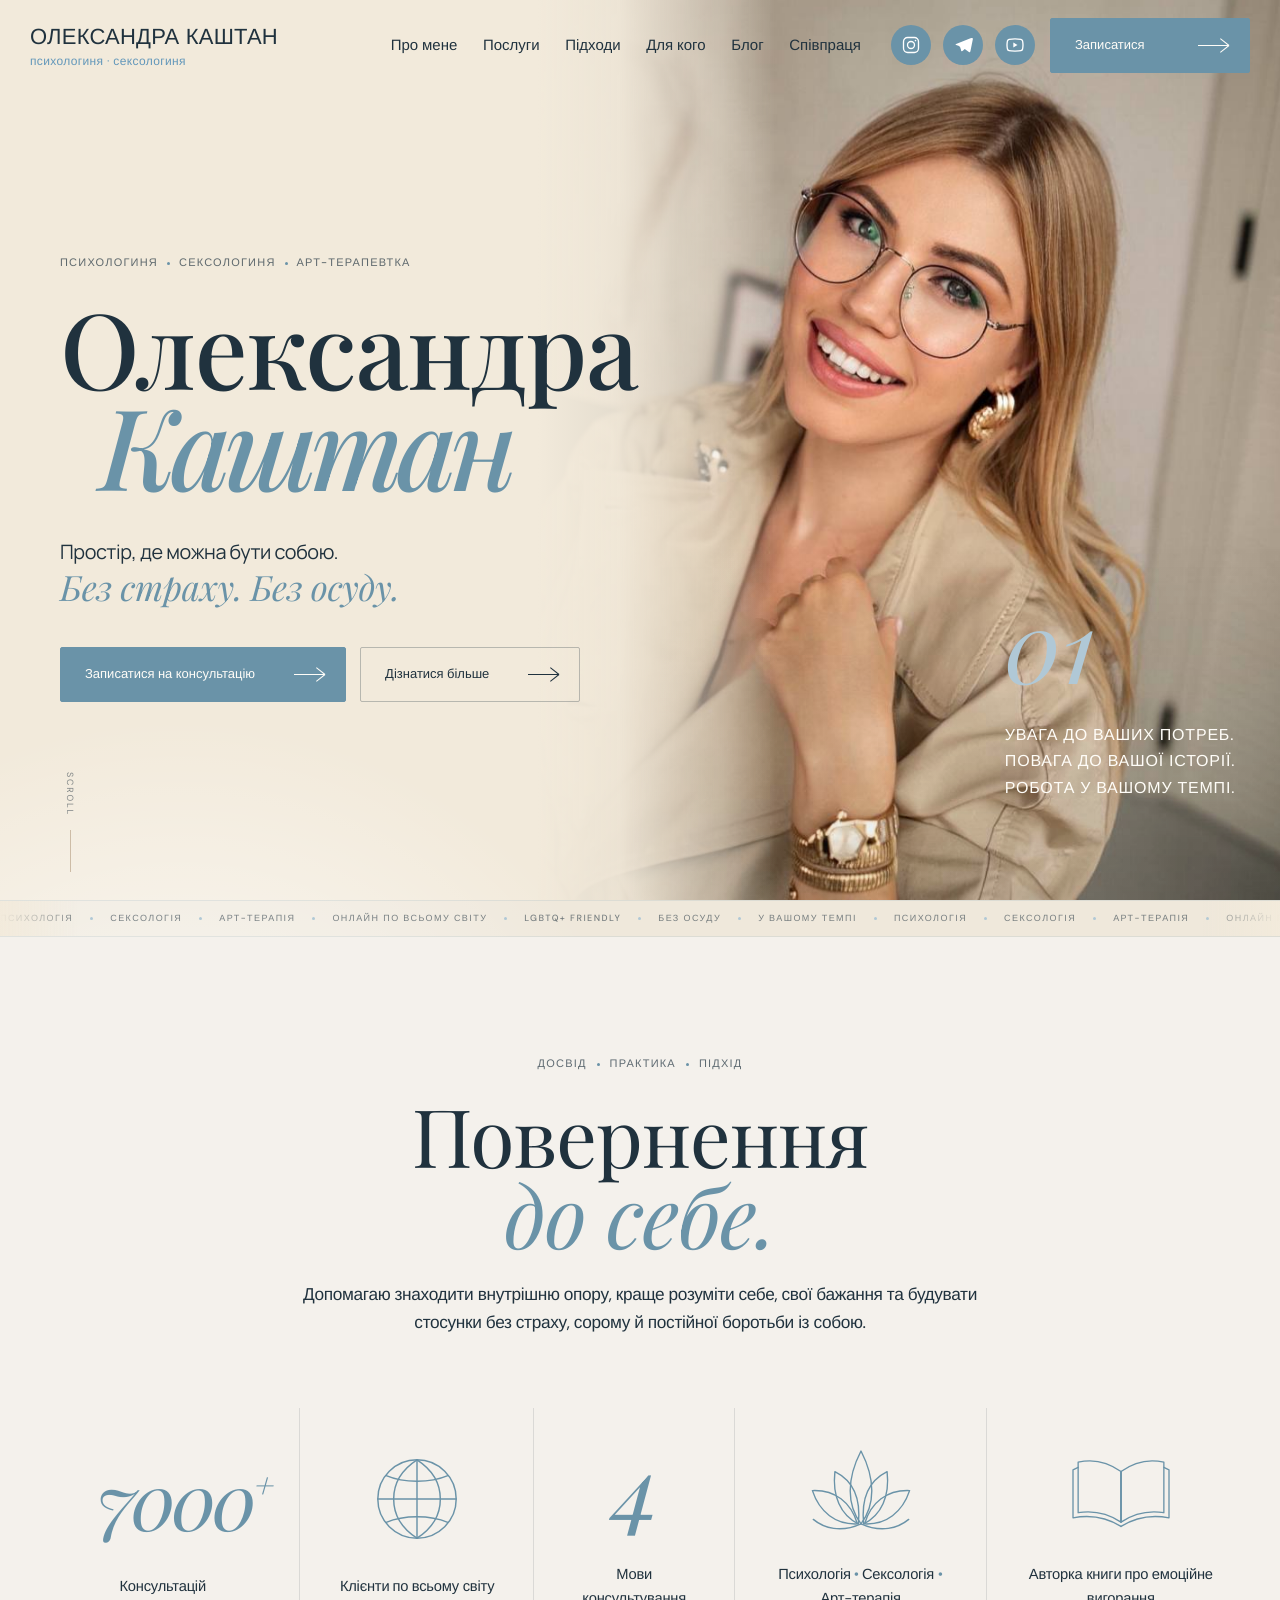
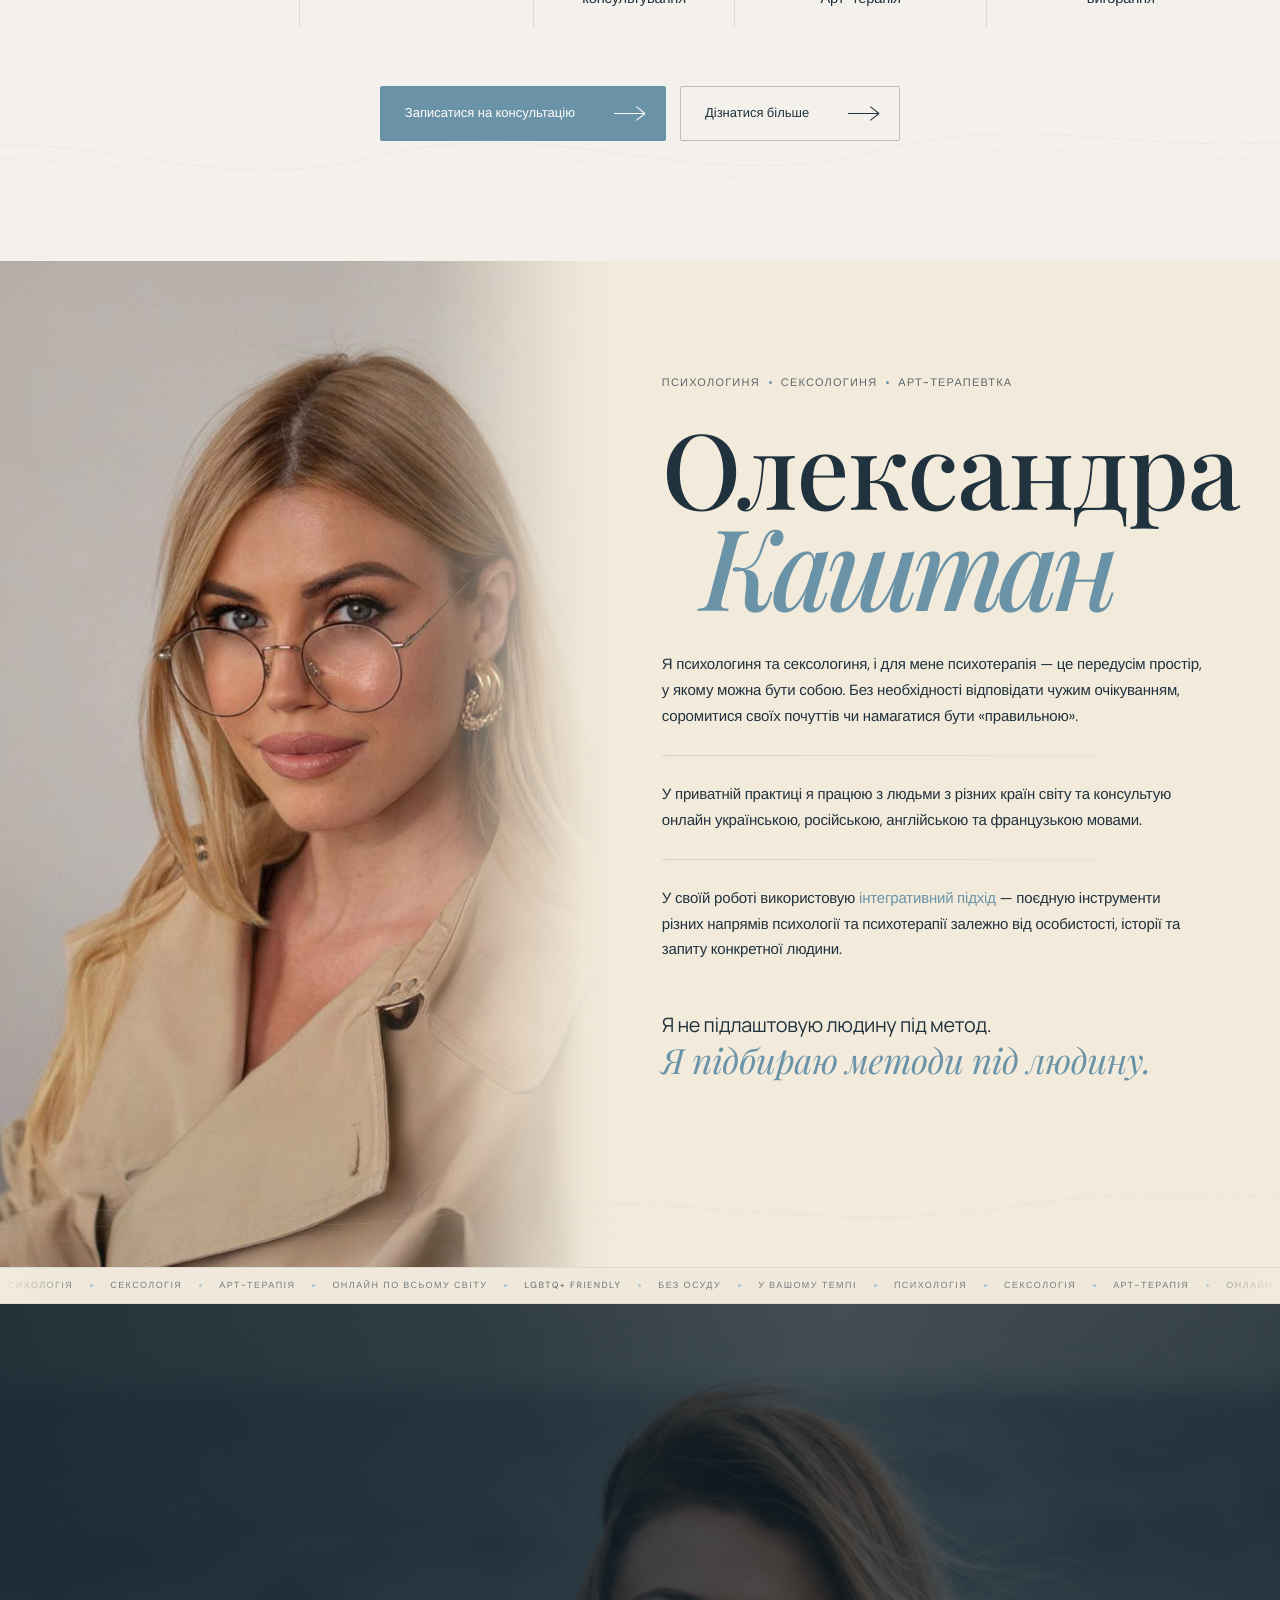
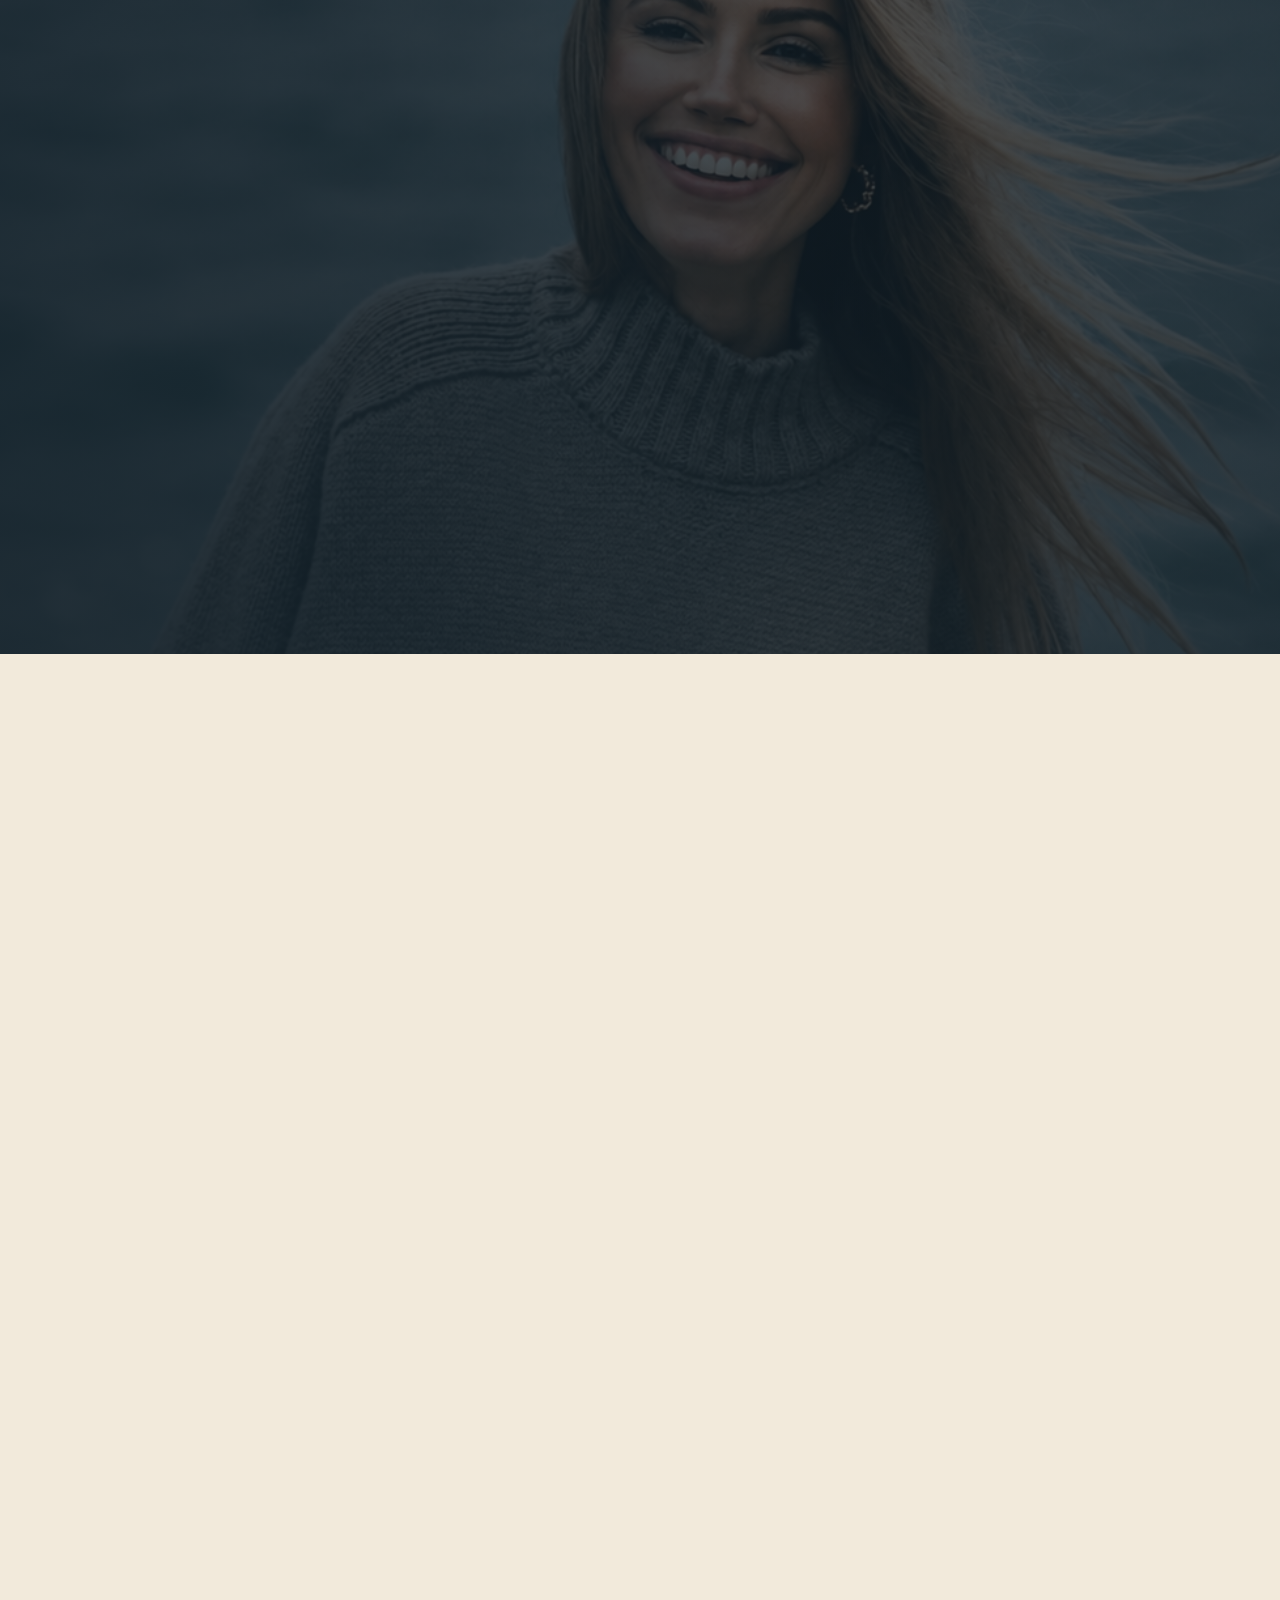
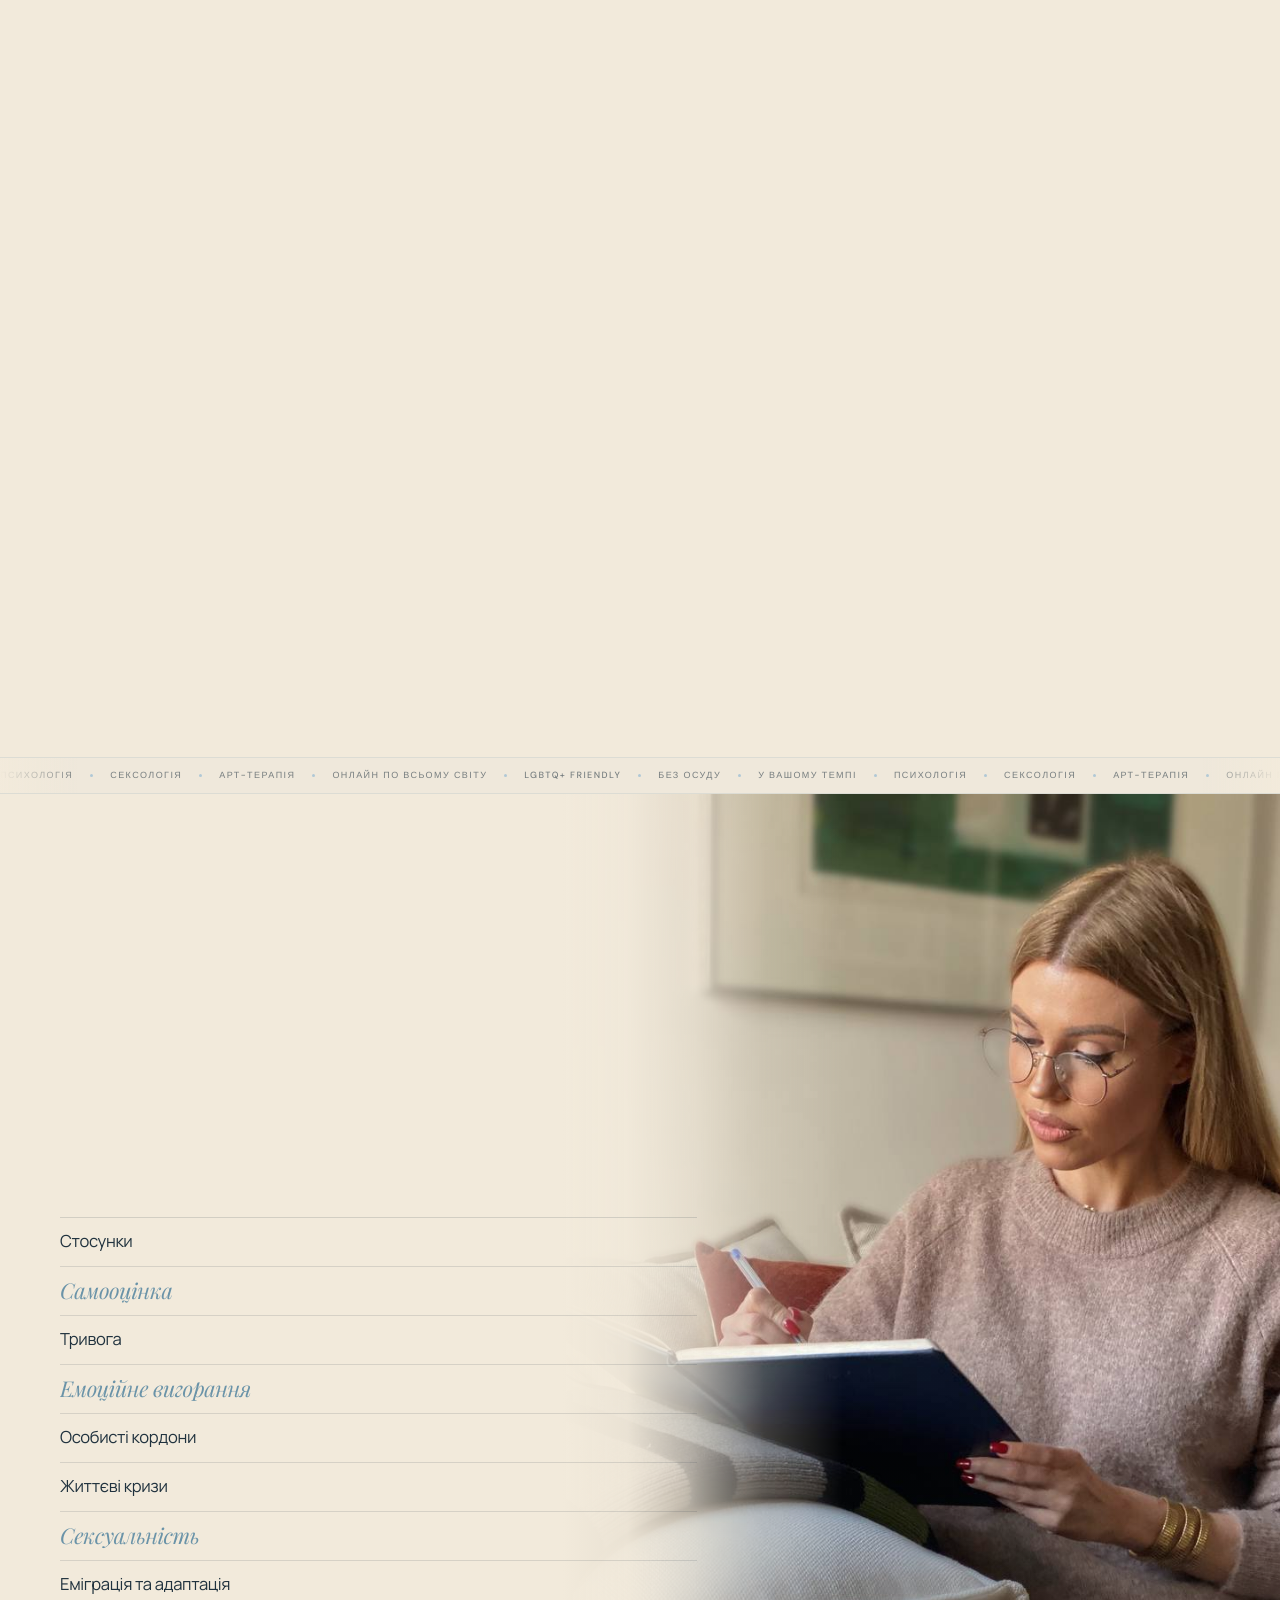
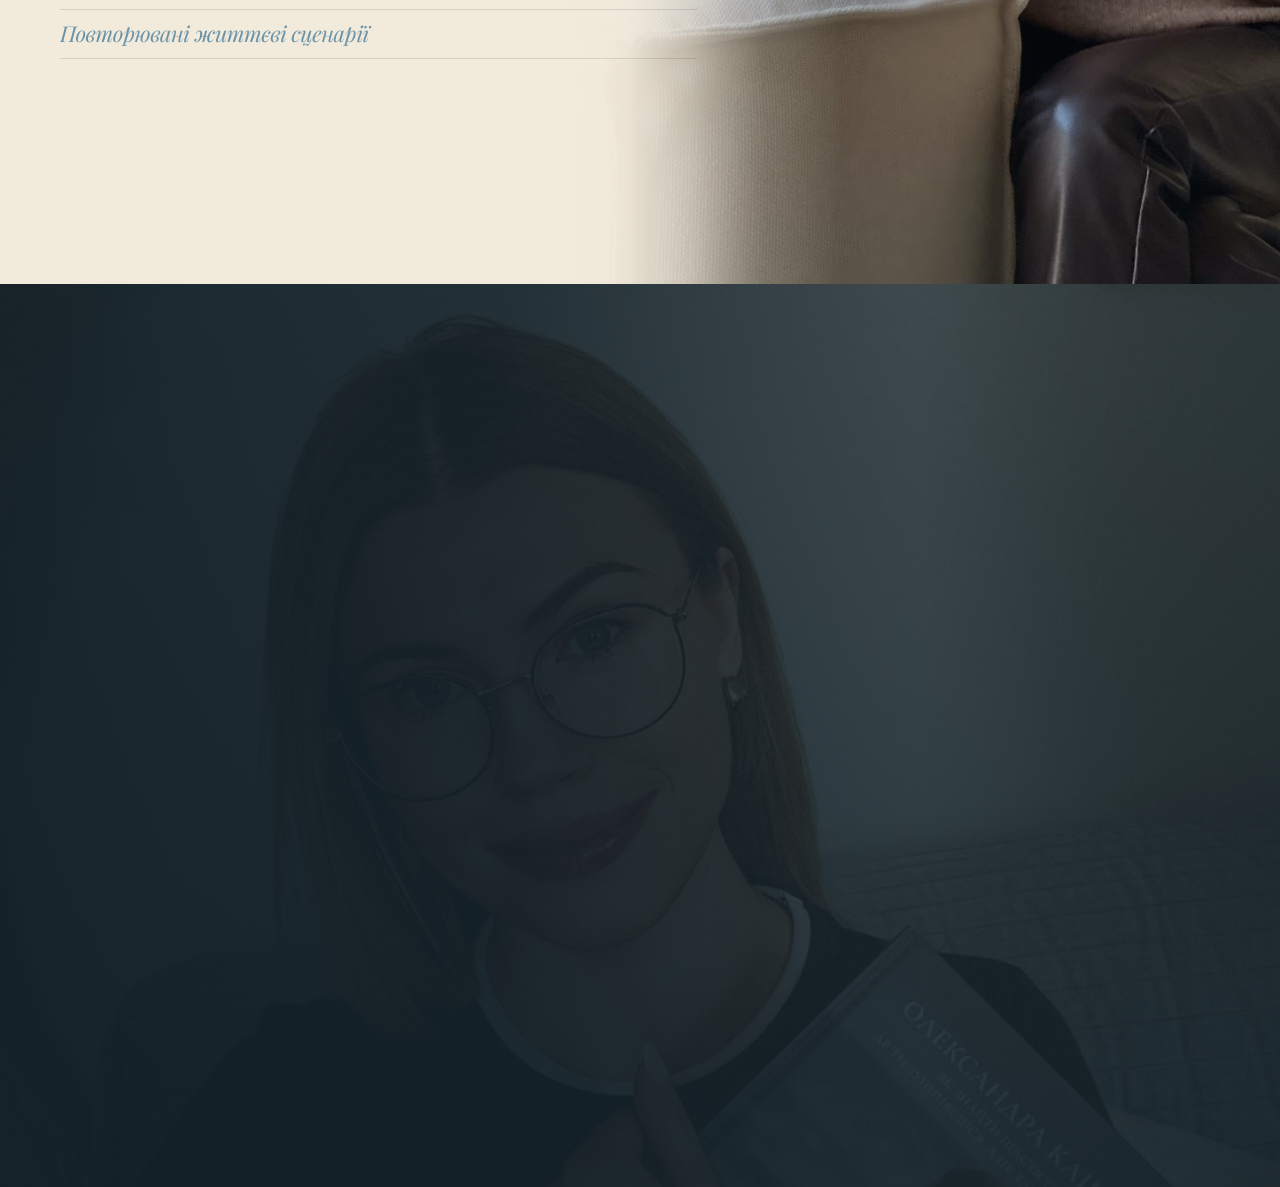
==== index.html @ a61a771f "Add files via upload" ====
<!doctype html>
<html lang="uk">
  <head>
    <meta charset="utf-8" />
    <meta name="viewport" content="width=device-width, initial-scale=1" />
    <meta name="theme-color" content="#F2EADB" />
    <meta
      name="description"
      content="Олександра Каштан — психологиня, сексологиня, арт-терапевтка, авторка. Онлайн-консультації українською, англійською та французькою."
    />
    <title>Олександра Каштан — психологиня та сексологиня</title>
    <link rel="preconnect" href="https://fonts.googleapis.com" />
    <link rel="preconnect" href="https://fonts.gstatic.com" crossorigin />
    <link
      href="https://fonts.googleapis.com/css2?family=DM+Sans:wght@400;500;600&family=Manrope:wght@400;500;600&family=Playfair+Display:ital,wght@0,500;1,500&display=swap"
      rel="stylesheet"
    />
    <link rel="stylesheet" href="style.css" />
    <script src="app.js" defer></script>
  </head>
  <body>
    <div class="site-shell">
      <header class="site-header" data-header>
        <a
          class="brand"
          href="#top"
          aria-label="Олександра Каштан — на головну"
        >
          <span class="brand-copy">
            <strong>Олександра Каштан</strong>
            <small>психологиня · сексологиня</small>
          </span>
        </a>

        <nav class="desktop-nav" aria-label="Основна навігація">
          <a href="#about">Про мене</a>
          <a href="#services">Послуги</a>
          <a href="#approach">Підходи</a>
          <a href="#for-whom">Для кого</a>
          <a href="#blog">Блог</a>
          <a href="#collab">Співпраця</a>
        </nav>

        <div class="header-actions">
          <div class="socials socials--desktop" aria-label="Соціальні мережі">
            <a
              href="https://www.instagram.com/sashakashtan/"
              target="_blank"
              aria-label="Instagram"
              class="social-link"
            >
              <svg viewBox="0 0 24 24" aria-hidden="true">
                <rect x="3" y="3" width="18" height="18" rx="5" />
                <circle cx="12" cy="12" r="4.2" />
                <circle cx="17.4" cy="6.7" r="1" class="fill-dot" />
              </svg>
            </a>

            <a
              href="https://t.me/Sasha_Kashtan"
              aria-label="Telegram"
              class="social-link"
            >
              <svg viewBox="0 0 24 24" aria-hidden="true">
                <path
                  class="telegram-fill"
                  d="M21 4 3.7 10.7c-.9.4-.9 1 .1 1.3l4.4 1.4 1.7 5.1c.2.7.1.9.8.9.5 0 .8-.2 1-.4l2.4-2.3 5 3.7c.9.5 1.5.2 1.8-.9L23.8 5c.3-1.3-.5-1.8-1.5-1.4L21 4Z"
                />

                <path
                  d="m8.2 13.4 10.4-6.5c.5-.3.9-.1.6.2l-8.6 7.8-.3 3.4"
                  class="inner-stroke"
                />
              </svg>
            </a>

            <a href="#" aria-label="YouTube" class="social-link">
              <svg viewBox="0 0 24 24" aria-hidden="true">
                <path
                  d="M21.1 7.2a2.8 2.8 0 0 0-2-2C17.3 4.7 12 4.7 12 4.7s-5.3 0-7.1.5a2.8 2.8 0 0 0-2 2A29 29 0 0 0 2.4 12a29 29 0 0 0 .5 4.8 2.8 2.8 0 0 0 2 2c1.8.5 7.1.5 7.1.5s5.3 0 7.1-.5a2.8 2.8 0 0 0 2-2 29 29 0 0 0 .5-4.8 29 29 0 0 0-.5-4.8Z"
                />

                <path d="m10 9 5 3-5 3V9Z" class="fill-shape" />
              </svg>
            </a>
          </div>

          <a class="btn btn--primary" href="https://t.me/Sasha_Kashtan">
            <span>Записатися</span>
            <span class="btn-arrow" aria-hidden="true"><i></i></span>
          </a>

          <button
            class="menu-toggle"
            type="button"
            aria-expanded="false"
            aria-controls="mobile-menu"
            aria-label="Відкрити меню"
            data-menu-toggle
          >
            <span></span><span></span><span></span>
          </button>
        </div>
      </header>

      <div
        class="mobile-menu"
        id="mobile-menu"
        data-mobile-menu
        aria-hidden="true"
      >
        <div class="mobile-menu__backdrop" data-menu-close></div>
        <div class="mobile-menu__panel">
          <div class="mobile-menu__top">
            <span class="mobile-menu__eyebrow">Навігація</span>
            <button
              class="menu-close"
              type="button"
              aria-label="Закрити меню"
              data-menu-close
            >
              <span></span><span></span>
            </button>
          </div>

          <nav class="mobile-menu__nav" aria-label="Мобільна навігація">
            <a href="#about"><span>01</span>Про мене</a>
            <a href="#services"><span>02</span>Послуги</a>
            <a href="#approach"><span>03</span>Підходи</a>
            <a href="#for-whom"><span>04</span>Для кого</a>
            <a href="#collab"><span>06</span>Співпраця</a>
          </nav>

          <div class="mobile-menu__footer">
            <div class="socials">
              <a href="#" aria-label="Instagram" class="social-link"
                ><svg viewBox="0 0 24 24" aria-hidden="true">
                  <rect x="3" y="3" width="18" height="18" rx="5" />
                  <circle cx="12" cy="12" r="4.2" />
                  <circle cx="17.4" cy="6.7" r="1" class="fill-dot" />
                </svg>
              </a>
              <a href="#" aria-label="Telegram" class="social-link"
                ><svg viewBox="0 0 24 24" aria-hidden="true">
                  <path
                    d="M21 4 3.7 10.7c-.9.4-.9 1 .1 1.3l4.4 1.4 1.7 5.1c.2.7.1.9.8.9.5 0 .8-.2 1-.4l2.4-2.3 5 3.7c.9.5 1.5.2 1.8-.9L23.8 5c.3-1.3-.5-1.8-1.5-1.4L21 4Z"
                  />
                  <path
                    d="m8.2 13.4 10.4-6.5c.5-.3.9-.1.6.2l-8.6 7.8-.3 3.4"
                    class="inner-stroke"
                  />
                </svg>
              </a>
              <a href="#" aria-label="YouTube" class="social-link"
                ><svg viewBox="0 0 24 24" aria-hidden="true">
                  <path
                    d="M21.1 7.2a2.8 2.8 0 0 0-2-2C17.3 4.7 12 4.7 12 4.7s-5.3 0-7.1.5a2.8 2.8 0 0 0-2 2A29 29 0 0 0 2.4 12a29 29 0 0 0 .5 4.8 2.8 2.8 0 0 0 2 2c1.8.5 7.1.5 7.1.5s5.3 0 7.1-.5a2.8 2.8 0 0 0 2-2 29 29 0 0 0 .5-4.8 29 29 0 0 0-.5-4.8Z"
                  />
                  <path d="m10 9 5 3-5 3V9Z" class="fill-shape" />
                </svg>
              </a>
            </div>
            <a href="https://t.me/Sasha_Kashtan" class="mobile-menu__cta"
              >Записатися на консультацію <span>↗</span></a
            >
          </div>
        </div>
      </div>

      <main id="top">
        <section class="hero" aria-labelledby="hero-title">
          <div class="hero-media" aria-hidden="true">
            <img src="img/hero.jpg" alt="" />
            <div class="hero-media__veil"></div>
          </div>

          <div class="hero-copy">
            <div class="hero-kicker reveal" data-reveal>
              <span>Психологиня</span><i></i><span>Сексологиня</span><i></i
              ><span>Арт-терапевтка</span>
            </div>

            <h1
              id="hero-title"
              class="hero-title"
              aria-label="Олександра Каштан"
            >
              <span class="hero-title__first reveal" data-reveal
                >Олександра</span
              >
              <span class="hero-title__last reveal" data-reveal>Каштан</span>
            </h1>

            <p class="hero-lead reveal" data-reveal>
              Простір, де можна бути собою. <em>Без страху. Без осуду.</em>
            </p>

            <div class="hero-actions reveal" data-reveal>
              <a class="btn btn--primary" href="https://t.me/Sasha_Kashtan">
                <span>Записатися на консультацію</span>
                <span class="btn-arrow" aria-hidden="true"><i></i></span>
              </a>
              <a class="btn btn--ghost" href="#about">
                <span>Дізнатися більше</span>
                <span class="btn-arrow" aria-hidden="true"><i></i></span>
              </a>
            </div>
          </div>

          <div class="hero-aside reveal" data-reveal>
            <span class="hero-aside__index">01</span>
            <p>
              УВАГА ДО ВАШИХ ПОТРЕБ.<br />
              ПОВАГА ДО ВАШОЇ ІСТОРІЇ.<br />
              РОБОТА У ВАШОМУ ТЕМПІ.
            </p>
          </div>

          <div class="hero-scroll" aria-hidden="true">
            <span>scroll</span>
            <i></i>
          </div>
        </section>
        <div class="marquee" aria-hidden="true">
          <div class="marquee__track">
            <div class="marquee__group">
              <span>Психологія</span>
              <i></i>
              <span>Сексологія</span>
              <i></i>
              <span>Арт-терапія</span>
              <i></i>
              <span>Онлайн по всьому світу</span>
              <i></i>
              <span>LGBTQ+ friendly</span>
              <i></i>
              <span>Без осуду</span>
              <i></i>
              <span>У вашому темпі</span>
              <i></i>
            </div>

            <div class="marquee__group" aria-hidden="true">
              <span>Психологія</span>
              <i></i>
              <span>Сексологія</span>
              <i></i>
              <span>Арт-терапія</span>
              <i></i>
              <span>Онлайн по всьому світу</span>
              <i></i>
              <span>LGBTQ+ friendly</span>
              <i></i>
              <span>Без осуду</span>
              <i></i>
              <span>У вашому темпі</span>
              <i></i>
            </div>
          </div>
        </div>

        <section class="expertise section" id="expertise">
          <div class="expertise__container">
            <div class="section-header">
              <div class="kicker reveal" data-reveal="">
                <span>Досвід</span>
                <i></i>
                <span>Практика</span>
                <i></i>
                <span>Підхід</span>
              </div>

              <h2 class="title reveal" data-reveal="">
                <span data-title-line>Повернення</span>
                <em data-title-line>до себе.</em>
              </h2>

              <div class="description reveal" data-reveal>
                <p>
                  Допомагаю знаходити внутрішню опору, краще розуміти себе, свої
                  бажання та будувати стосунки без страху, сорому й постійної
                  боротьби із собою.
                </p>
              </div>
            </div>

            <!-- FACTS -->
            <div class="expertise__facts" data-facts>
              <!-- 7000 -->
              <article class="expertise-fact">
                <div class="expertise-fact__visual">
                  <span class="expertise-number">7000<sup>+</sup></span>
                </div>

                <p class="expertise-fact__text">Консультацій</p>
              </article>

              <!-- WORLD -->
              <article class="expertise-fact">
                <div class="expertise-fact__visual">
                  <svg
                    class="expertise-icon expertise-icon--globe"
                    viewBox="0 0 120 120"
                    aria-hidden="true"
                  >
                    <circle class="draw" cx="60" cy="60" r="42" />

                    <path class="draw" d="M18 60H102" />

                    <path class="draw" d="M60 18V102" />

                    <path
                      class="draw"
                      d="
                M60 18
                C43 29 35 43 35 60
                C35 77 43 91 60 102
              "
                    />

                    <path
                      class="draw"
                      d="
                M60 18
                C77 29 85 43 85 60
                C85 77 77 91 60 102
              "
                    />

                    <path
                      class="draw"
                      d="
                M27 35
                C46 43 74 43 93 35
              "
                    />

                    <path
                      class="draw"
                      d="
                M27 85
                C46 77 74 77 93 85
              "
                    />
                  </svg>
                </div>

                <p class="expertise-fact__text">
                  Клієнти
                  <span>по всьому світу</span>
                </p>
              </article>

              <!-- 4 -->
              <article class="expertise-fact">
                <div class="expertise-fact__visual">
                  <span class="expertise-number expertise-number--four">4</span>
                </div>

                <p class="expertise-fact__text">
                  Мови
                  <span>консультування</span>
                </p>
              </article>

              <!-- LOTUS -->
              <article class="expertise-fact">
                <div class="expertise-fact__visual">
                  <svg
                    class="expertise-icon expertise-icon--lotus"
                    viewBox="0 0 140 120"
                    aria-hidden="true"
                  >
                    <!-- center -->
                    <path
                      class="draw"
                      d="
                M70 101
                C54 80 54 51 70 20
                C86 51 86 80 70 101
              "
                    />

                    <!-- left inner -->
                    <path
                      class="draw"
                      d="
                M67 101
                C47 91 38 70 41 43
                C61 53 70 73 67 101
              "
                    />

                    <!-- right inner -->
                    <path
                      class="draw"
                      d="
                M73 101
                C93 91 102 70 99 43
                C79 53 70 73 73 101
              "
                    />

                    <!-- left outer -->
                    <path
                      class="draw"
                      d="
                M66 101
                C42 102 24 88 16 64
                C41 63 59 77 66 101
              "
                    />

                    <!-- right outer -->
                    <path
                      class="draw"
                      d="
                M74 101
                C98 102 116 88 124 64
                C99 63 81 77 74 101
              "
                    />

                    <!-- bottom left -->
                    <path
                      class="draw"
                      d="
                M70 101
                C48 111 29 106 17 96
              "
                    />

                    <!-- bottom right -->
                    <path
                      class="draw"
                      d="
                M70 101
                C92 111 111 106 123 96
              "
                    />
                  </svg>
                </div>

                <p class="expertise-fact__text expertise-fact__text--services">
                  Психологія <b>•</b>
                  <span>Сексологія <b>•</b></span>
                  <span>Арт-терапія</span>
                </p>
              </article>

              <!-- BOOK -->
              <article class="expertise-fact">
                <div class="expertise-fact__visual">
                  <svg
                    class="expertise-icon expertise-icon--book"
                    viewBox="0 0 140 120"
                    aria-hidden="true"
                  >
                    <!-- outer pages -->
                    <path
                      class="draw"
                      d="
                M70 101
                C55 91 39 87 20 90
                V31
                C38 27 55 31 70 42
                Z
              "
                    />

                    <path
                      class="draw"
                      d="
                M70 101
                C85 91 101 87 120 90
                V31
                C102 27 85 31 70 42
                Z
              "
                    />

                    <!-- page layers -->
                    <path
                      class="draw"
                      d="
                M20 37
                L14 40
                V96
                C35 92 54 96 70 106
              "
                    />

                    <path
                      class="draw"
                      d="
                M120 37
                L126 40
                V96
                C105 92 86 96 70 106
              "
                    />

                    <!-- center -->
                    <path class="draw" d="M70 42V101" />
                  </svg>
                </div>

                <p class="expertise-fact__text">
                  Авторка книги
                  <span>про емоційне</span>
                  <span>вигорання</span>
                </p>
              </article>
            </div>
          </div>

          <!-- WAVES -->
          <div class="expertise-waves" aria-hidden="true">
            <svg viewBox="0 0 1800 180" preserveAspectRatio="none">
              <path
                d="M-100 100 C160 25 310 150 550 91 C800 30 970 145 1210 83 C1450 22 1600 116 1900 48"
              />

              <path
                d="M-100 116 C170 48 330 164 570 108 C810 51 985 157 1230 101 C1460 48 1640 132 1900 69"
              />

              <path
                d="M-100 132 C180 69 350 176 590 126 C830 75 1000 171 1250 119 C1480 72 1660 146 1900 91"
              />

              <path
                d="M-100 148 C190 91 370 186 610 143 C850 99 1020 183 1270 137 C1500 96 1680 160 1900 114"
              />
            </svg>
          </div>

          <!-- BOTTOM -->
          <div class="hero-actions hero-actions-center reveal" data-reveal="">
            <a class="btn btn--primary" href="https://t.me/Sasha_Kashtan">
              <span>Записатися на консультацію</span>
              <span class="btn-arrow" aria-hidden="true"><i></i></span>
            </a>
            <a class="btn btn--ghost" href="#about">
              <span>Дізнатися більше</span>
              <span class="btn-arrow" aria-hidden="true"><i></i></span>
            </a>
          </div>
        </section>
        <section class="about" id="about" aria-labelledby="about-title">
          <!-- IMAGE -->
          <div class="about-media" aria-hidden="true">
            <img src="img/about.jpg" alt="" class="about-media__image" />

            <div class="about-media__veil"></div>
          </div>

          <!-- CONTENT -->
          <div class="about-copy">
            <!-- same visual language as hero -->
            <div class="hero-kicker reveal" data-reveal>
              <span>Психологиня</span>
              <i></i>
              <span>Сексологиня</span>
              <i></i>
              <span>Арт-терапевтка</span>
            </div>

            <h2 class="hero-title" aria-label="Олександра Каштан">
              <span class="hero-title__first reveal" data-reveal
                >Олександра</span
              >
              <span class="hero-title__last reveal" data-reveal>Каштан</span>
            </h2>

            <div class="about-text">
              <p class="reveal" data-reveal>
                Я психологиня та сексологиня, і для мене психотерапія — це
                передусім простір, у якому можна бути собою. Без необхідності
                відповідати чужим очікуванням, соромитися своїх почуттів чи
                намагатися бути «правильною».
              </p>

              <div
                class="about-divider reveal"
                data-reveal
                aria-hidden="true"
              ></div>

              <p class="reveal" data-reveal>
                У приватній практиці я працюю з людьми з різних країн світу та
                консультую онлайн українською, російською, англійською та
                французькою мовами.
              </p>

              <div
                class="about-divider reveal"
                data-reveal
                aria-hidden="true"
              ></div>

              <p class="reveal" data-reveal>
                У своїй роботі використовую
                <strong>інтегративний підхід</strong> — поєдную інструменти
                різних напрямів психології та психотерапії залежно від
                особистості, історії та запиту конкретної людини.
              </p>
            </div>

            <p class="hero-lead reveal" data-reveal="">
              Я не підлаштовую людину під метод.
              <em>Я підбираю методи під людину.</em>
            </p>
            <div
              class="socials reveal"
              data-reveal=""
              aria-label="Соціальні мережі"
            >
              <a
                href="https://www.instagram.com/sashakashtan/"
                target="_blank"
                aria-label="Instagram"
                class="social-link"
              >
                <svg viewBox="0 0 24 24" aria-hidden="true">
                  <rect x="3" y="3" width="18" height="18" rx="5" />
                  <circle cx="12" cy="12" r="4.2" />
                  <circle cx="17.4" cy="6.7" r="1" class="fill-dot" />
                </svg>
              </a>

              <a
                href="https://t.me/Sasha_Kashtan"
                aria-label="Telegram"
                class="social-link"
              >
                <svg viewBox="0 0 24 24" aria-hidden="true">
                  <path
                    class="telegram-fill"
                    d="M21 4 3.7 10.7c-.9.4-.9 1 .1 1.3l4.4 1.4 1.7 5.1c.2.7.1.9.8.9.5 0 .8-.2 1-.4l2.4-2.3 5 3.7c.9.5 1.5.2 1.8-.9L23.8 5c.3-1.3-.5-1.8-1.5-1.4L21 4Z"
                  />

                  <path
                    d="m8.2 13.4 10.4-6.5c.5-.3.9-.1.6.2l-8.6 7.8-.3 3.4"
                    class="inner-stroke"
                  />
                </svg>
              </a>

              <a href="#" aria-label="YouTube" class="social-link">
                <svg viewBox="0 0 24 24" aria-hidden="true">
                  <path
                    d="M21.1 7.2a2.8 2.8 0 0 0-2-2C17.3 4.7 12 4.7 12 4.7s-5.3 0-7.1.5a2.8 2.8 0 0 0-2 2A29 29 0 0 0 2.4 12a29 29 0 0 0 .5 4.8 2.8 2.8 0 0 0 2 2c1.8.5 7.1.5 7.1.5s5.3 0 7.1-.5a2.8 2.8 0 0 0 2-2 29 29 0 0 0 .5-4.8 29 29 0 0 0-.5-4.8Z"
                  />

                  <path d="m10 9 5 3-5 3V9Z" class="fill-shape" />
                </svg>
              </a>
            </div>
          </div>

          <!-- subtle decorative lines -->
          <div class="about-lines" aria-hidden="true">
            <svg viewBox="0 0 1600 250" preserveAspectRatio="none">
              <path
                d="
          M-80 170
          C170 94 340 202 575 151
          C810 99 990 188 1230 139
          C1460 93 1600 152 1700 117
        "
              />

              <path
                d="
          M-80 193
          C170 125 355 218 590 172
          C830 125 1005 205 1245 162
          C1465 121 1620 174 1700 145
        "
              />

              <path
                d="
          M-80 214
          C190 151 370 233 610 193
          C850 152 1025 221 1270 182
          C1490 148 1635 192 1710 167
        "
              />
            </svg>
          </div>
        </section>
        <div class="marquee" aria-hidden="true">
          <div class="marquee__track">
            <div class="marquee__group">
              <span>Психологія</span>
              <i></i>
              <span>Сексологія</span>
              <i></i>
              <span>Арт-терапія</span>
              <i></i>
              <span>Онлайн по всьому світу</span>
              <i></i>
              <span>LGBTQ+ friendly</span>
              <i></i>
              <span>Без осуду</span>
              <i></i>
              <span>У вашому темпі</span>
              <i></i>
            </div>

            <div class="marquee__group" aria-hidden="true">
              <span>Психологія</span>
              <i></i>
              <span>Сексологія</span>
              <i></i>
              <span>Арт-терапія</span>
              <i></i>
              <span>Онлайн по всьому світу</span>
              <i></i>
              <span>LGBTQ+ friendly</span>
              <i></i>
              <span>Без осуду</span>
              <i></i>
              <span>У вашому темпі</span>
              <i></i>
            </div>
          </div>
        </div>
        <section class="impact-section" id="impact">
          <div class="impact-media" aria-hidden="true">
            <img src="img/impact.png" alt="" />
            <div class="impact-media__overlay"></div>
          </div>

          <div class="impact-container">
            <div class="impact-kicker hero-kicker reveal" data-reveal>
              <span>Професійна діяльність</span>
              <i></i>
              <span>Підтримка</span>
              <i></i>
              <span>Без дискримінації</span>
            </div>

            <div class="impact-layout">
              <div class="impact-intro">
                <h2 class="impact-title">
                  <span class="impact-title__line reveal" data-reveal>
                    Психологічна
                  </span>

                  <em class="impact-title__line reveal" data-reveal>
                    допомога
                  </em>

                  <span class="impact-title__line reveal" data-reveal>
                    без осуду.
                  </span>
                </h2>
              </div>

              <div class="impact-content">
                <p class="impact-text reveal" data-reveal>
                  Окремою важливою частиною моєї професійної діяльності є робота
                  в БО «Позитивні жінки» у проєкті за підтримки
                  <strong>Elton John AIDS Foundation (EJAF)</strong>, де я надаю
                  психологічну допомогу жінкам із вразливих груп, зокрема
                  жінкам, які живуть із ВІЛ, трансгендерним жінкам,
                  секс-працівницям, жінкам із досвідом залежності та
                  постраждалим від домашнього насильства.
                </p>

                <div class="impact-rule reveal" data-reveal></div>

                <p class="impact-text reveal" data-reveal>
                  Я LGBTQ+ friendly психологиня. Для мене принципово важливо,
                  щоб у терапії не було місця осуду, дискримінації чи
                  нав’язування того, яким «має» бути життя людини.
                </p>

                <div class="impact-rule reveal" data-reveal></div>

                <p class="impact-text reveal" data-reveal>
                  Я є членкинею Спілки практикуючих психосоматологів та
                  Міжнародної асоціації сексологів та психологів.
                </p>

                <div class="impact-book reveal" data-reveal>
                  <span class="impact-book__label"> Авторка книги </span>

                  <p>
                    «Назустріч до щастя,
                    <em>знявши підбори»</em>
                  </p>
                </div>
              </div>
            </div>
          </div>
        </section>

        <section class="consultations section" id="services">
          <div class="consultations__container">
            <!-- HEADER -->
            <div class="section-header consultations__header">
              <div class="kicker reveal" data-reveal>
                <span>Психологія</span>
                <i></i>
                <span>Сексологія</span>
                <i></i>
                <span>Онлайн</span>
              </div>

              <h2 class="title reveal" data-reveal>
                <span data-title-line>Простір для</span>
                <em data-title-line>важливих розмов.</em>
              </h2>

              <div class="description reveal" data-reveal>
                <p>
                  Індивідуальні та парні консультації у безпечному,
                  конфіденційному просторі — з увагою до вашої історії, потреб і
                  темпу.
                </p>
              </div>
            </div>

            <!-- CARDS -->
            <div class="consultations__grid">
              <!-- INDIVIDUAL -->
              <article class="consultation-card reveal" data-reveal>
                <div class="consultation-card__top">
                  <span class="consultation-card__number">01</span>

                  <span class="consultation-card__type"> Індивідуальна </span>
                </div>

                <div class="consultation-card__content">
                  <h3 class="consultation-card__title">
                    Психологічна
                    <em>консультація</em>
                  </h3>

                  <div class="consultation-card__meta">
                    <span>55–60 хвилин</span>
                    <i></i>
                    <span>онлайн</span>
                  </div>

                  <div class="consultation-card__prices">
                    <div class="consultation-price">
                      <span class="consultation-price__label">
                        Для клієнтів, які проживають в Україні
                      </span>

                      <strong>2 000 <small>грн</small></strong>
                    </div>

                    <div class="consultation-price">
                      <span class="consultation-price__label">
                        Для клієнтів за межами України
                      </span>

                      <strong>60 <small>€</small></strong>
                    </div>
                  </div>

                  <p class="consultation-card__text">
                    Індивідуальна робота з вашим запитом у безпечному та
                    конфіденційному просторі. Я працюю в інтегративному підході
                    — підбираю методи та інструменти відповідно до конкретної
                    людини, її історії, потреб і темпу.
                  </p>
                </div>

                <div class="consultation-card__footer">
                  <a
                    class="btn btn--primary consultation-card__button"
                    href="https://t.me/Sasha_Kashtan"
                    target="_blank"
                    rel="noopener"
                  >
                    <span>Записатися</span>

                    <span class="btn-arrow" aria-hidden="true">
                      <i></i>
                    </span>
                  </a>
                </div>
              </article>

              <!-- COUPLE -->
              <article
                class="consultation-card consultation-card--accent reveal"
                data-reveal
              >
                <div class="consultation-card__top">
                  <span class="consultation-card__number">02</span>

                  <span class="consultation-card__type"> Для пари </span>
                </div>

                <div class="consultation-card__content">
                  <h3 class="consultation-card__title">
                    Парна психологічна /
                    <em>сексологічна консультація</em>
                  </h3>

                  <div class="consultation-card__meta">
                    <span>80 хвилин</span>
                    <i></i>
                    <span>онлайн</span>
                  </div>

                  <div class="consultation-card__prices">
                    <div class="consultation-price consultation-price--single">
                      <span class="consultation-price__label">
                        Вартість консультації
                      </span>

                      <strong>90 <small>€</small></strong>
                    </div>
                  </div>

                  <p class="consultation-card__text">
                    Для пар, які переживають кризу, труднощі у комунікації,
                    втрату емоційної або сексуальної близькості, конфлікти,
                    зміни у сексуальному житті чи хочуть краще розуміти одне
                    одного.
                  </p>
                </div>

                <div class="consultation-card__footer">
                  <a
                    class="btn btn--primary consultation-card__button"
                    href="https://t.me/Sasha_Kashtan"
                    target="_blank"
                    rel="noopener"
                  >
                    <span>Записатися</span>

                    <span class="btn-arrow" aria-hidden="true">
                      <i></i>
                    </span>
                  </a>
                </div>
              </article>
            </div>

            <!-- BOTTOM NOTE -->
            <div class="consultations__note reveal" data-reveal>
              <span class="consultations__note-line"></span>

              <p>
                Усі консультації проходять
                <em>онлайн.</em>
                Працюю з клієнтами з різних країн світу.
              </p>

              <span class="consultations__note-line"></span>
            </div>
          </div>
        </section>
        <div class="marquee" aria-hidden="true">
          <div class="marquee__track">
            <div class="marquee__group">
              <span>Психологія</span>
              <i></i>
              <span>Сексологія</span>
              <i></i>
              <span>Арт-терапія</span>
              <i></i>
              <span>Онлайн по всьому світу</span>
              <i></i>
              <span>LGBTQ+ friendly</span>
              <i></i>
              <span>Без осуду</span>
              <i></i>
              <span>У вашому темпі</span>
              <i></i>
            </div>

            <div class="marquee__group" aria-hidden="true">
              <span>Психологія</span>
              <i></i>
              <span>Сексологія</span>
              <i></i>
              <span>Арт-терапія</span>
              <i></i>
              <span>Онлайн по всьому світу</span>
              <i></i>
              <span>LGBTQ+ friendly</span>
              <i></i>
              <span>Без осуду</span>
              <i></i>
              <span>У вашому темпі</span>
              <i></i>
            </div>
          </div>
        </div>

        <section
          class="work-with"
          id="for-whom"
          aria-labelledby="work-with-title"
        >
          <!-- PHOTO -->
          <div class="work-with__media" aria-hidden="true">
            <img src="img/work.jpg" alt="" />

            <div class="work-with__veil"></div>
          </div>

          <!-- CONTENT -->
          <div class="work-with__copy">
            <div class="hero-kicker work-with__kicker reveal" data-reveal>
              <span>Запити</span>
              <i></i>
              <span>Підтримка</span>
              <i></i>
              <span>Терапія</span>
            </div>

            <h2
              class="work-with__title"
              id="work-with-title"
              aria-label="З чим я працюю"
            >
              <span class="work-with__title-first reveal" data-reveal>
                З чим
              </span>

              <em class="work-with__title-last reveal" data-reveal>
                я працюю
              </em>
            </h2>

            <!-- TOPICS -->
            <div class="work-with__topics" data-work-topics>
              <div class="work-topic">
                <span>Стосунки</span>
              </div>

              <div class="work-topic work-topic--accent">
                <span>Самооцінка</span>
              </div>

              <div class="work-topic">
                <span>Тривога</span>
              </div>

              <div class="work-topic work-topic--accent">
                <span>Емоційне вигорання</span>
              </div>

              <div class="work-topic">
                <span>Особисті кордони</span>
              </div>

              <div class="work-topic">
                <span>Життєві кризи</span>
              </div>

              <div class="work-topic work-topic--accent">
                <span>Сексуальність</span>
              </div>

              <div class="work-topic">
                <span>Еміграція та адаптація</span>
              </div>

              <div class="work-topic work-topic--accent">
                <span>Повторювані життєві сценарії</span>
              </div>
            </div>

            <div class="work-with__bottom reveal" data-reveal>
              <p>
                Ваш запит не має бути сформульований
                <em>«правильно».</em>
                Почати можна з того, що турбує саме зараз.
              </p>

              <a
                class="btn btn--primary"
                href="https://t.me/Sasha_Kashtan"
                target="_blank"
                rel="noopener noreferrer"
              >
                <span>Записатися на консультацію</span>

                <span class="btn-arrow" aria-hidden="true">
                  <i></i>
                </span>
              </a>
            </div>
          </div>

          <!-- IMAGE CAPTION -->
          <div class="work-with__aside reveal" data-reveal>
            <span class="work-with__aside-number">03</span>

            <p>
              МОЖНА ПРИЙТИ БЕЗ ГОТОВИХ ВІДПОВІДЕЙ.<br />
              ДОСТАТНЬО БАЖАННЯ РОЗІБРАТИСЯ.
            </p>
          </div>
        </section>
        <section
          class="contacts-section"
          id="contacts"
          aria-labelledby="contacts-title"
        >
          <!-- SAME BACKGROUND AS IMPACT -->
          <div class="impact-media contacts-media" aria-hidden="true">
            <img src="img/contacts.jpg" alt="" />
            <div class="impact-media__overlay contacts-media__overlay"></div>
          </div>

          <div class="contacts-container">
            <!-- KICKER -->
            <div class="hero-kicker contacts-kicker reveal" data-reveal>
              <span>Контакти</span>
              <i></i>
              <span>Онлайн</span>
              <i></i>
              <span>По всьому світу</span>
            </div>

            <div class="contacts-layout">
              <!-- LEFT -->
              <div class="contacts-main">
                <h2 class="contacts-title" id="contacts-title">
                  <span class="contacts-title__first reveal" data-reveal>
                    Готові
                  </span>

                  <em class="contacts-title__accent reveal" data-reveal>
                    почати?
                  </em>
                </h2>

                <p class="contacts-lead reveal" data-reveal>
                  Якщо відчуваєте, що настав час поговорити,
                  <em>напишіть мені.</em>
                </p>

                <div class="contacts-actions reveal" data-reveal>
                  <a
                    class="contacts-btn contacts-btn--main"
                    href="https://t.me/Sasha_Kashtan"
                    target="_blank"
                    rel="noopener noreferrer"
                  >
                    <span>
                      <small>Telegram</small>
                      Записатися на консультацію
                    </span>

                    <span class="contacts-arrow" aria-hidden="true">
                      <i></i>
                    </span>
                  </a>

                  <a
                    class="contacts-btn contacts-btn--ghost"
                    href="https://www.instagram.com/sashakashtan/"
                    target="_blank"
                    rel="noopener noreferrer"
                  >
                    <span>
                      <small>Instagram</small>
                      @sashakashtan
                    </span>

                    <span class="contacts-arrow" aria-hidden="true">
                      <i></i>
                    </span>
                  </a>
                </div>
              </div>

              <!-- RIGHT -->
              <aside class="contacts-aside reveal" data-reveal>
                <span class="contacts-aside__line"></span>

                <div class="contacts-aside__content">
                  <span class="contacts-aside__label"> Консультації </span>

                  <p>
                    Індивідуальні та парні психологічні й сексологічні
                    консультації онлайн.
                  </p>

                  <div class="contacts-meta">
                    <span>Україна</span>
                    <i></i>
                    <span>Європа</span>
                    <i></i>
                    <span>Весь світ</span>
                  </div>
                </div>
              </aside>
            </div>

            <!-- BOTTOM -->
            <div class="contacts-bottom reveal" data-reveal>
              <span class="contacts-bottom__line"></span>

              <p>
                Простір, де можна бути собою.
                <em>Без страху. Без осуду.</em>
              </p>

              <span class="contacts-bottom__line"></span>
            </div>
          </div>
        </section>
      </main>
    </div>
  </body>
</html>
---- style.css ----
:root {
  --cream: #f2eadb;
  --sand: #cdbca6;
  --sky: #b0c8d6;
  --blue: #6a93a8;
  --ink: #20323e;
  --white: #fffdf8;
  --font-ui: "DM Sans", sans-serif;
  --font-body: "Manrope", sans-serif;
  --font-display: "Playfair Display", serif;
}

* {
  box-sizing: border-box;
}
html {
  scroll-behavior: smooth;
}
body {
  margin: 0;
  min-width: 320px;
  color: var(--ink);
  background: var(--cream);
  font-family: var(--font-body);
  -webkit-font-smoothing: antialiased;
  text-rendering: geometricPrecision;
  font-size: 18px;
}
a {
  color: inherit;
  text-decoration: none;
}
button {
  color: inherit;
  font: inherit;
}
img {
  display: block;
  width: 100%;
}

body.menu-open {
  overflow: hidden;
}

.site-shell {
  position: relative;
  min-height: 100svh;
  overflow: clip;
  background:
    radial-gradient(
      circle at 14% 16%,
      rgba(255, 255, 255, 0.9),
      transparent 31rem
    ),
    var(--cream);
}

.site-header {
  position: fixed;
  inset: 0 0 auto 0;
  z-index: 50;
  height: 90px;
  display: grid;
  grid-template-columns: 1fr 1fr 1fr;
  align-items: center;
  gap: 30px;
  padding: 0 60px;
  transition:
    height 0.45s ease,
    background 0.45s ease,
    box-shadow 0.45s ease,
    backdrop-filter 0.45s ease;
}

.site-header.is-scrolled {
  height: 75px;
  background: rgba(242, 234, 219, 0.72);
  backdrop-filter: blur(18px) saturate(120%);
  box-shadow: 0 1px 0 rgba(32, 50, 62, 0.08);
}

.brand {
  justify-self: start;
  display: inline-flex;
  align-items: center;
  gap: 15px;
  min-width: 0;
}

.brand-copy {
  display: grid;
  gap: 2px;
  min-width: 0;
}
.brand-copy strong {
  font-family: var(--font-ui);
  font-size: 22px;
  font-weight: 300;
  letter-spacing: 0.01em;
  white-space: nowrap;
  text-transform: uppercase;
}
.brand-copy small {
  color: rgba(98, 151, 186, 1);
  font-family: var(--font-ui);
  font-size: 12px;
  letter-spacing: 0.03em;
  white-space: nowrap;
}

.desktop-nav {
  display: flex;
  align-items: center;
  justify-content: center;
  gap: clamp(18px, 2vw, 36px);
}
.desktop-nav a {
  position: relative;
  padding: 10px 0;
  font-family: var(--font-ui);
  font-size: 15px;
  font-weight: 500;
  white-space: nowrap;
}
.desktop-nav a::after {
  content: "";
  position: absolute;
  left: 0;
  bottom: 4px;
  width: 100%;
  height: 1px;
  background: var(--blue);
  transform: scaleX(0);
  transform-origin: right;
  transition: transform 0.45s cubic-bezier(0.2, 0.8, 0.2, 1);
}
.desktop-nav a:hover::after,
.desktop-nav a:focus-visible::after {
  transform: scaleX(1);
  transform-origin: left;
}

.header-actions {
  justify-self: end;
  display: flex;
  align-items: center;
  gap: 15px;
}
.socials {
  display: flex;
  align-items: center;
  gap: 12px;
}

.social-link {
  width: 40px;
  height: 40px;
  background-color: var(--blue);
  border-radius: 100%;
  display: flex;
  align-items: center;
  justify-content: center;

  color: #fff;

  text-decoration: none;

  transition:
    transform 0.3s ease,
    opacity 0.3s ease;
}

.social-link svg {
  width: 20px;
  height: 20px;

  fill: none;
  stroke: #fff;
  stroke-width: 1.6;
  stroke-linecap: round;
  stroke-linejoin: round;

  transition: transform 0.3s ease;
}

.social-link .fill-dot {
  fill: #fff;
  stroke: none;
}

.social-link .telegram-fill {
  fill: #fff;
  stroke: none;
}

.social-link .inner-stroke {
  fill: none;
  stroke: #20323e;
  stroke-width: 1.3;
}

.social-link .fill-shape {
  fill: #fff;
  stroke: none;
}

.social-link:hover {
  transform: translateY(-2px);
  opacity: 0.72;
}

.social-link:hover svg {
  transform: scale(1.06);
}
.social-link .inner-stroke {
  fill: none;
  stroke: #fff;
  stroke-width: 1.1;
}

.menu-toggle {
  display: none;
  width: 42px;
  height: 42px;
  padding: 9px 4px;
  border: 0;
  background: transparent;
  cursor: pointer;
}
.menu-toggle span {
  display: block;
  height: 1px;
  margin-left: auto;
  background: #fff;
  transition:
    transform 0.4s ease,
    width 0.4s ease;
}
.menu-toggle span:nth-child(1) {
  width: 31px;
}
.menu-toggle span:nth-child(2) {
  width: 23px;
  margin-top: 7px;
}
.menu-toggle span:nth-child(3) {
  width: 15px;
  margin-top: 7px;
}
.menu-toggle:hover span:nth-child(1) {
  width: 18px;
}
.menu-toggle:hover span:nth-child(2) {
  width: 31px;
}
.menu-toggle:hover span:nth-child(3) {
  width: 24px;
}

.mobile-menu {
  position: fixed;
  inset: 0;
  z-index: 100;
  pointer-events: none;
  visibility: hidden;
}
.mobile-menu__backdrop {
  position: absolute;
  inset: 0;
  background: rgba(32, 50, 62, 0.28);
  opacity: 0;
  transition: opacity 0.45s ease;
}
.mobile-menu__panel {
  position: absolute;
  top: 0;
  right: 0;
  width: min(520px, 92vw);
  height: 100%;
  display: flex;
  flex-direction: column;
  padding: 28px clamp(24px, 5vw, 46px) 30px;
  background: var(--ink);
  color: var(--cream);
  transform: translateX(102%);
  transition: transform 0.68s cubic-bezier(0.72, 0, 0.16, 1);
}
.mobile-menu.is-open {
  pointer-events: auto;
  visibility: visible;
}
.mobile-menu.is-open .mobile-menu__backdrop {
  opacity: 1;
}
.mobile-menu.is-open .mobile-menu__panel {
  transform: translateX(0);
}
.mobile-menu__top {
  display: flex;
  align-items: center;
  justify-content: space-between;
}
.mobile-menu__eyebrow {
  color: var(--sky);
  font-family: var(--font-ui);
  font-size: 11px;
  letter-spacing: 0.18em;
  text-transform: uppercase;
}
.menu-close {
  position: relative;
  width: 42px;
  height: 42px;
  border: 0;
  background: transparent;
  cursor: pointer;
}
.menu-close span {
  position: absolute;
  left: 7px;
  top: 20px;
  width: 30px;
  height: 1px;
  background: var(--cream);
}
.menu-close span:first-child {
  transform: rotate(45deg);
}
.menu-close span:last-child {
  transform: rotate(-45deg);
}
.mobile-menu__nav {
  display: grid;
  margin-top: clamp(56px, 12vh, 120px);
}
.mobile-menu__nav a {
  display: grid;
  grid-template-columns: 38px 1fr;
  align-items: baseline;
  padding: 13px 0;
  border-bottom: 1px solid rgba(242, 234, 219, 0.16);
  font-family: var(--font-display);
  font-size: clamp(28px, 5.4vw, 46px);
  line-height: 1.08;
  transform: translateX(32px);
  opacity: 0;
  transition:
    opacity 0.35s ease,
    transform 0.55s ease,
    color 0.3s ease;
}
.mobile-menu.is-open .mobile-menu__nav a {
  transform: translateX(0);
  opacity: 1;
}
.mobile-menu.is-open .mobile-menu__nav a:nth-child(1) {
  transition-delay: 0.15s;
}
.mobile-menu.is-open .mobile-menu__nav a:nth-child(2) {
  transition-delay: 0.2s;
}
.mobile-menu.is-open .mobile-menu__nav a:nth-child(3) {
  transition-delay: 0.25s;
}
.mobile-menu.is-open .mobile-menu__nav a:nth-child(4) {
  transition-delay: 0.3s;
}
.mobile-menu.is-open .mobile-menu__nav a:nth-child(5) {
  transition-delay: 0.35s;
}
.mobile-menu.is-open .mobile-menu__nav a:nth-child(6) {
  transition-delay: 0.4s;
}
.mobile-menu.is-open .mobile-menu__nav a:nth-child(7) {
  transition-delay: 0.45s;
}
.mobile-menu__nav a span {
  color: var(--blue);
  font-family: var(--font-ui);
  font-size: 10px;
  letter-spacing: 0.1em;
}
.mobile-menu__nav a:hover {
  color: var(--sky);
}
.mobile-menu__footer {
  margin-top: auto;
  display: flex;
  align-items: center;
  justify-content: space-between;
  gap: 20px;
  padding-top: 28px;
}
.mobile-menu__footer .social-link {
  border-color: rgba(242, 234, 219, 0.25);
}
.mobile-menu__cta {
  display: inline-flex;
  align-items: center;
  gap: 18px;
  color: var(--sky);
  font-family: var(--font-ui);
  font-size: 13px;
}
.mobile-menu__cta span {
  font-size: 22px;
}

.hero {
  position: relative;
  min-height: 100svh;
  padding: 130px 60px 90px;
  display: grid;
  grid-template-columns: minmax(0, 0.92fr) minmax(420px, 1.08fr);
  align-items: center;
  isolation: isolate;
}

.hero-media {
  position: absolute;
  inset: 0 0 0 42%;
  z-index: -2;
  overflow: hidden;
}
.hero-media img {
  width: 100%;
  height: 100%;
  object-fit: cover;
  object-position: 58% 42%;
  transform: scale(1.035);
  animation: heroImageIn 1.4s cubic-bezier(0.2, 0.7, 0.15, 1) both;
}
.hero-media__veil {
  position: absolute;
  inset: 0;
  background:
    linear-gradient(
      90deg,
      var(--cream) 0%,
      rgba(242, 234, 219, 0.94) 11%,
      rgba(242, 234, 219, 0.45) 25%,
      rgba(242, 234, 219, 0) 32%
    ),
    linear-gradient(0deg, rgba(32, 50, 62, 0.08), transparent 40%);
}

.hero-copy {
  position: relative;
  z-index: 3;
  width: min(720px, 120%);
  padding-top: 18px;
}
.hero-kicker {
  display: flex;
  align-items: center;
  flex-wrap: wrap;
  gap: 9px;
  margin-bottom: clamp(30px, 4vh, 54px);
  color: rgba(32, 50, 62, 0.7);
  font-family: var(--font-ui);
  font-size: 11px;
  font-weight: 500;
  letter-spacing: 0.11em;
  text-transform: uppercase;
}
.hero-kicker i {
  width: 3px;
  height: 3px;
  border-radius: 50%;
  background: var(--blue);
}
.hero-title {
  margin: 0;
  font-weight: 500;
  line-height: 0.79;
  letter-spacing: -0.045em;
}
.hero-title__first {
  display: block;
  font-family: var(--font-display);
  font-size: clamp(76px, 8.2vw, 152px);
}
.hero-title__last {
  display: block;
  width: fit-content;
  margin: 0.11em 0 0 0.35em;
  color: var(--blue);
  font-family: var(--font-display);
  font-size: clamp(78px, 8.8vw, 164px);
  font-style: italic;
  font-weight: 500;
  letter-spacing: -0.06em;
  transform: rotate(-2.5deg);
  transform-origin: left center;
}

.hero-lead {
  max-width: 570px;
  margin: 0;
  font-size: clamp(18px, 1.55vw, 26px);
  line-height: 1.25;
  letter-spacing: -0.02em;
  margin-top: 50px;
}
.hero-lead em {
  color: var(--blue);
  font-family: var(--font-display);
  font-size: 1.76em;
  font-style: italic;
  display: block;
  font-weight: 100;
}
.hero-actions {
  display: flex;
  flex-wrap: wrap;
  gap: 14px;
  margin-top: 38px;
}
.btn {
  min-height: 55px;
  display: inline-flex;
  align-items: center;
  justify-content: space-between;
  gap: 30px;
  min-width: 200px;
  padding: 0 18px 0 24px;
  border: 1px solid rgba(32, 50, 62, 0.28);
  border-radius: 2px;
  font-family: var(--font-ui);
  font-size: 13px;
  font-weight: 500;
  transition:
    transform 0.35s ease,
    background 0.35s ease,
    color 0.35s ease,
    border-color 0.35s ease;
}
.btn--primary {
  background: var(--blue);
  color: var(--white);
  border-color: var(--blue);
}
.btn--ghost {
  background: transparent;
}
.btn:hover {
  transform: translateY(-3px);
}
.btn--primary:hover {
  background: var(--ink);
  border-color: var(--ink);
}
.btn--ghost:hover {
  background: var(--white);
}
.btn-arrow {
  position: relative;
  width: 42px;
  height: 30px;
  display: grid;
  place-items: center;
}
.btn-arrow i,
.btn-arrow i::before,
.btn-arrow i::after {
  display: block;
  content: "";
  position: absolute;
}
.btn-arrow i {
  width: 31px;
  height: 1px;
  background: currentColor;
  right: 2px;
  top: 50%;
  transition: transform 0.35s ease;
}
.btn-arrow i::before {
  width: 11px;
  height: 1px;
  background: currentColor;
  right: 0;
  top: 0;
  transform: rotate(38deg);
  transform-origin: right;
}
.btn-arrow i::after {
  width: 11px;
  height: 1px;
  background: currentColor;
  right: 0;
  top: 0;
  transform: rotate(-38deg);
  transform-origin: right;
}
.btn:hover .btn-arrow i {
  transform: translateX(5px);
}

.hero-aside {
  position: absolute;
  z-index: 4;
  right: clamp(22px, 3.5vw, 68px);
  bottom: clamp(92px, 11vh, 132px);
  color: var(--white);
}
.hero-aside__index {
  display: block;
  margin-bottom: 12px;
  color: var(--sky);
  font-family: var(--font-display);
  font-size: 100px;
  font-style: italic;
}
.hero-aside p {
  margin: 0;
  font-family: var(--font-ui);
  font-size: 16px;
  line-height: 1.65;
  letter-spacing: 0.05em;
  text-transform: uppercase;
}
.hero-scroll {
  position: absolute;
  left: clamp(30px, 5vw, 84px);
  bottom: 28px;
  display: flex;
  align-items: center;
  gap: 14px;
  z-index: 4;
  color: rgba(32, 50, 62, 0.55);
  font-family: var(--font-ui);
  font-size: 9px;
  letter-spacing: 0.2em;
  text-transform: uppercase;
  writing-mode: vertical-rl;
}
.hero-scroll i {
  width: 1px;
  height: 42px;
  background: var(--sand);
  position: relative;
  overflow: hidden;
}
.hero-scroll i::after {
  content: "";
  position: absolute;
  left: 0;
  top: -60%;
  width: 1px;
  height: 40%;
  background: var(--ink);
  animation: scrollLine 2s ease-in-out infinite;
}

.reveal {
  opacity: 0;
  transform: translateY(24px);
}
.reveal.is-visible {
  opacity: 1;
  transform: translateY(0);
  transition:
    opacity 0.9s ease,
    transform 0.9s cubic-bezier(0.2, 0.65, 0.2, 1);
}

@keyframes heroImageIn {
  from {
    opacity: 0;
    transform: scale(1.11);
  }
  to {
    opacity: 1;
    transform: scale(1.035);
  }
}
@keyframes scrollLine {
  0% {
    top: -60%;
  }
  60%,
  100% {
    top: 110%;
  }
}
@media (max-width: 1300px) {
  .site-header {
    padding: 0 30px;
  }
}
@media (max-width: 1180px) {
  .site-header {
    grid-template-columns: 1fr auto;
  }
  .desktop-nav {
    display: none;
  }
  .menu-toggle {
    display: block;
  }
  .header-actions {
    gap: 12px;
  }
  .header-actions .btn {
    display: none;
  }
  .hero {
    grid-template-columns: minmax(0, 0.95fr) minmax(370px, 1.05fr);
    padding-left: 54px;
    padding-right: 54px;
  }
  .hero-title__first {
    font-size: clamp(70px, 9vw, 108px);
  }
  .hero-title__last {
    font-size: clamp(74px, 9.7vw, 116px);
  }
  .hero-media {
    inset-left: 39%;
  }
  .hero-aside {
    display: none;
  }
}

@media (max-width: 820px) {
  .site-header {
    height: 78px;
    padding: 0 22px;
    grid-template-columns: 1fr auto;
  }
  .site-header.is-scrolled {
    height: 68px;
  }
  .brand {
    gap: 10px;
  }
  .brand-copy {
    gap: 0;
  }
  .brand-copy strong {
    font-size: 18px;
    color: #fff;
  }
  .brand-copy small {
    color: #fff;
  }
  .socials--desktop,
  .header-cta {
    display: none;
  }

  .hero {
    min-height: 100svh;
    display: block;
    padding: 0;
    background: var(--cream);
  }

  .hero-media {
    position: relative;
    inset: auto;
    width: 100%;
    height: min(68svh, 700px);
    min-height: 520px;
    z-index: 0;
  }
  .hero-media img {
    object-position: 58% 22%;
    transform: scale(1.02);
  }
  .hero-media__veil {
    background:
      linear-gradient(
        180deg,
        rgba(242, 234, 219, 0.04) 0%,
        rgba(242, 234, 219, 0.02) 50%,
        rgba(242, 234, 219, 0.48) 72%,
        var(--cream) 96%
      ),
      linear-gradient(90deg, rgba(32, 50, 62, 0.06), transparent 55%);
  }
  .hero-copy {
    position: relative;
    z-index: 5;
    width: auto;
    margin-top: clamp(-230px, -27svh, -170px);
    padding: 0 24px 42px;
  }
  .hero-kicker {
    margin-bottom: 18px;
    color: rgba(32, 50, 62, 0.94);
    font-size: 10px;
    gap: 6px;
    text-shadow: 0 1px 18px rgba(242, 234, 219, 0.9);
  }
  .hero-title {
    line-height: 0.86;
  }
  .hero-title__first {
    font-size: clamp(56px, 15vw, 94px);
    text-shadow: 0 2px 24px rgba(242, 234, 219, 0.7);
  }
  .hero-title__last {
    margin-left: 0.2em;
    font-size: clamp(62px, 17vw, 104px);
  }

  .hero-lead {
    max-width: 560px;
    font-size: clamp(18px, 4.8vw, 24px);
    line-height: 1.2;
    margin-top: 30px;
  }
  .hero-actions {
    display: grid;
    gap: 10px;
    margin-top: 28px;
  }
  .btn {
    width: 100%;
    min-width: 0;
    min-height: 60px;
  }
  .hero-scroll {
    display: none;
  }
  .hero-aside {
    display: none;
  }

  .mobile-menu__footer {
    align-items: flex-start;
    flex-direction: column;
  }
}

@media (max-width: 480px) {
  .site-header {
    padding: 0 15px;
  }

  .hero-media {
    height: 64svh;
    min-height: 470px;
  }
  .hero-copy {
    margin-top: -60px;
    padding-left: 18px;
    padding-right: 18px;
  }

  .hero-title__first {
    font-size: clamp(48px, 15vw, 70px);
  }
  .hero-title__last {
    font-size: clamp(58px, 18vw, 82px);
  }
  .hero-lead {
    font-size: 18px;
  }
  .btn {
    font-size: 14px;
    padding-left: 18px;
  }
  .mobile-menu__panel {
    width: 100%;
  }
}

@media (prefers-reduced-motion: reduce) {
  *,
  *::before,
  *::after {
    scroll-behavior: auto !important;
    animation-duration: 0.01ms !important;
    animation-iteration-count: 1 !important;
    transition-duration: 0.01ms !important;
  }
  .reveal {
    opacity: 1;
    transform: none;
  }
  .hero-title__last.reveal {
    transform: rotate(-2.5deg);
  }
}

.marquee {
  position: relative;

  width: 100%;
  overflow: hidden;

  padding: 13px 0;

  border-top: 1px solid rgba(106, 147, 168, 0.14);
  border-bottom: 1px solid rgba(106, 147, 168, 0.14);

  background: rgba(176, 200, 214, 0.06);
}

.marquee::before,
.marquee::after {
  content: "";

  position: absolute;
  top: 0;
  bottom: 0;

  z-index: 2;

  width: clamp(35px, 6vw, 110px);

  pointer-events: none;
}

.marquee::before {
  left: 0;

  background: linear-gradient(90deg, var(--cream), transparent);
}

.marquee::after {
  right: 0;

  background: linear-gradient(270deg, var(--cream), transparent);
}

.marquee__track {
  display: flex;

  width: max-content;

  animation: marqueeMove 35s linear infinite;

  will-change: transform;
}

.marquee__group {
  display: flex;
  align-items: center;

  flex-shrink: 0;

  gap: 17px;

  padding-right: 17px;
}

.marquee span {
  flex-shrink: 0;

  color: rgba(32, 50, 62, 0.58);

  font-family: var(--font-ui);

  font-size: 9px;
  font-weight: 500;

  line-height: 1;

  letter-spacing: 0.16em;

  text-transform: uppercase;

  white-space: nowrap;
}

.marquee i {
  flex: 0 0 auto;

  width: 3px;
  height: 3px;

  border-radius: 50%;

  background: var(--sky);
}

@keyframes marqueeMove {
  from {
    transform: translate3d(0, 0, 0);
  }

  to {
    transform: translate3d(-50%, 0, 0);
  }
}

@media (hover: hover) {
  .marquee:hover .marquee__track {
    animation-play-state: paused;
  }
}

@media (max-width: 767px) {
  .marquee {
    padding: 11px 0;
  }

  .marquee__track {
    animation-duration: 28s;
  }

  .marquee__group {
    gap: 14px;

    padding-right: 14px;
  }

  .marquee span {
    font-size: 8px;

    letter-spacing: 0.14em;
  }

  .marquee i {
    width: 2px;
    height: 2px;
  }
}

@media (prefers-reduced-motion: reduce) {
  .marquee__track {
    animation-play-state: paused;
  }
}
/* =========================================================
   EXPERTISE
========================================================= */

.expertise {
  position: relative;
  overflow: hidden;

  padding: 120px 0;

  background: #f4f1ec;
}

.expertise__container {
  position: relative;
  z-index: 2;

  width: min(calc(100% - 50px), 1480px);
  margin-inline: auto;
}

/* =========================================================
   FACTS
========================================================= */

.expertise__facts {
  display: grid;

  grid-template-columns:
    1.18fr
    1fr
    0.86fr
    1.08fr
    1.15fr;

  align-items: stretch;
  margin-top: 50px;
}

.expertise-fact {
  position: relative;

  min-width: 0;
  min-height: 260px;

  padding: 8px clamp(20px, 2.4vw, 42px);

  display: flex;
  flex-direction: column;

  align-items: center;
  justify-content: center;

  text-align: center;

  /* reveal */
  opacity: 0;

  transform: translate3d(0, 38px, 0);

  filter: blur(6px);
}

.expertise-fact.is-visible {
  opacity: 1;

  transform: translate3d(0, 0, 0);

  filter: blur(0);

  transition:
    opacity 0.9s ease,
    filter 1s ease,
    transform 1.1s cubic-bezier(0.16, 1, 0.3, 1);
}

/* DIVIDERS */

.expertise-fact:not(:last-child)::after {
  content: "";

  position: absolute;

  top: 8%;
  right: 0;

  width: 1px;
  height: 84%;

  background: rgba(32, 50, 62, 0.12);

  transform: scaleY(0);

  transform-origin: center;
}

.expertise-fact.is-visible:not(:last-child)::after {
  transform: scaleY(1);

  transition: transform 1.2s cubic-bezier(0.16, 1, 0.3, 1) 0.25s;
}

/* =========================================================
   VISUAL AREA
========================================================= */

.expertise-fact__visual {
  width: 132px;
  height: 122px;

  margin-bottom: 16px;

  display: grid;
  place-items: center;
}

/* =========================================================
   NUMBERS
========================================================= */

.expertise-number {
  display: inline-flex;
  align-items: flex-start;

  color: var(--blue);

  font-family: var(--font-display);

  font-size: clamp(78px, 6.2vw, 105px);

  font-weight: 400;
  font-style: italic;

  line-height: 0.9;

  letter-spacing: -0.055em;

  white-space: nowrap;
}

.expertise-number sup {
  position: relative;

  top: 0.12em;

  margin-left: 2px;

  font-size: 0.43em;

  font-weight: 400;

  line-height: 1;
}

.expertise-number--four {
  font-size: clamp(90px, 7vw, 118px);
}

/* =========================================================
   ICONS
========================================================= */

.expertise-icon {
  display: block;

  width: 112px;
  height: 112px;

  overflow: visible;

  fill: none;

  stroke: var(--blue);

  /*
     Не робимо їх волосинками.
     У макеті вони мають чітку,
     але елегантну вагу.
  */
  stroke-width: 1.55;

  stroke-linecap: round;
  stroke-linejoin: round;

  vector-effect: non-scaling-stroke;
}

.expertise-icon--lotus {
  width: 126px;
  height: 110px;
}

.expertise-icon--book {
  width: 120px;
  height: 108px;
}

/* =========================================================
   ICON DRAW
========================================================= */

.js .expertise-icon .draw {
  stroke-dasharray: 400;
  stroke-dashoffset: 400;
}

.expertise-fact.is-visible .expertise-icon .draw {
  animation: expertiseDraw 1.55s cubic-bezier(0.65, 0, 0.35, 1) forwards;
}

.expertise-fact.is-visible .expertise-icon .draw:nth-child(2) {
  animation-delay: 0.08s;
}

.expertise-fact.is-visible .expertise-icon .draw:nth-child(3) {
  animation-delay: 0.15s;
}

.expertise-fact.is-visible .expertise-icon .draw:nth-child(4) {
  animation-delay: 0.22s;
}

.expertise-fact.is-visible .expertise-icon .draw:nth-child(5) {
  animation-delay: 0.29s;
}

.expertise-fact.is-visible .expertise-icon .draw:nth-child(6) {
  animation-delay: 0.36s;
}

.expertise-fact.is-visible .expertise-icon .draw:nth-child(7) {
  animation-delay: 0.43s;
}

/* =========================================================
   FACT TEXT
========================================================= */

.expertise-fact__text {
  margin: 0;

  display: flex;
  flex-direction: column;

  align-items: center;

  color: var(--ink);

  font-family: var(--font-ui);

  font-size: clamp(14px, 1.15vw, 18px);

  font-weight: 400;

  line-height: 1.45;

  letter-spacing: -0.015em;
}

.expertise-fact__text.expertise-fact__text--services,
.expertise-fact__text {
  display: flex;
  flex-wrap: wrap;
  align-items: center;
  justify-content: center;
  flex-direction: row;
  gap: 3px;
}

.expertise-fact__text--services b {
  color: var(--blue);

  font-weight: 400;
}

/* =========================================================
   HOVER — DESKTOP ONLY
========================================================= */

@media (hover: hover) {
  .expertise-fact__visual {
    transition: transform 0.7s cubic-bezier(0.16, 1, 0.3, 1);
  }

  .expertise-fact:hover .expertise-fact__visual {
    transform: translateY(-7px);
  }

  .expertise-number,
  .expertise-icon {
    transition:
      color 0.45s ease,
      stroke 0.45s ease;
  }

  .expertise-fact:hover .expertise-number {
    color: var(--sky);
  }

  .expertise-fact:hover .expertise-icon {
    stroke: var(--sky);
  }
}

/* =========================================================
   WAVES
========================================================= */

.expertise-waves {
  position: absolute;

  z-index: 1;

  width: 100%;
  height: clamp(115px, 11vw, 175px);

  margin: clamp(25px, 3vw, 45px) 0 clamp(45px, 5vw, 75px);

  overflow: hidden;

  pointer-events: none;
}

.expertise-waves svg {
  position: absolute;

  top: 0;
  left: -4%;

  width: 108%;
  height: 100%;

  overflow: visible;

  animation: expertiseWaveFloat 15s ease-in-out infinite alternate;
}

.expertise-waves path {
  fill: none;

  stroke: var(--sky);

  stroke-width: 0.7;

  opacity: 0.24;

  vector-effect: non-scaling-stroke;
}

.expertise-waves path:nth-child(2) {
  opacity: 0.19;
}

.expertise-waves path:nth-child(3) {
  opacity: 0.15;
}

.expertise-waves path:nth-child(4) {
  opacity: 0.11;
}

/* =========================================================
   BOTTOM
========================================================= */

.section-header {
  display: flex;
  flex-direction: column;
  align-items: center;
  justify-content: center;
  gap: 30px;
  text-align: center;
}

.kicker {
  color: rgba(32, 50, 62, 0.7);
  font-family: var(--font-ui);
  font-size: 11px;
  font-weight: 500;
  letter-spacing: 0.11em;
  text-transform: uppercase;
  display: flex;
  align-items: center;
  justify-content: center;
  gap: 10px;
}

.kicker i {
  width: 3px;
  height: 3px;
  border-radius: 50%;
  background: var(--blue);
  display: inline-block;
}

.title {
  margin: 0;

  display: flex;
  flex-direction: column;

  color: var(--ink);

  font-family: var(--font-display);

  font-weight: 400;

  line-height: 0.88;
  text-align: center;
  align-items: center;
  justify-content: center;
  letter-spacing: -0.04em;
}

.title span {
  font-size: clamp(64px, 6.3vw, 106px);
}

.title em {
  width: fit-content;

  margin-top: 0.05em;

  color: var(--blue);

  font-size: clamp(70px, 6.7vw, 114px);

  font-weight: 400;
  font-style: italic;
}

/* title animation */

.js [data-title-line] {
  opacity: 0;

  transform: translate3d(0, 35px, 0);

  clip-path: inset(0 100% 0 0);
}

[data-title-line].is-visible {
  opacity: 1;

  transform: translate3d(0, 0, 0);

  clip-path: inset(0 0 0 0);

  transition:
    opacity 0.75s ease,
    transform 1.1s cubic-bezier(0.16, 1, 0.3, 1),
    clip-path 1.25s cubic-bezier(0.16, 1, 0.3, 1);
}

/* =========================================================
   DESCRIPTION
========================================================= */
.description {
  max-width: 700px;
  margin: auto;
}
.description p {
  margin: 0;

  color: var(--ink);

  font-family: var(--font-ui);

  font-size: clamp(16px, 1.35vw, 21px);

  line-height: 1.62;

  letter-spacing: -0.02em;
}

/* =========================================================
   BUTTONS
========================================================= */

.hero-actions-center {
  justify-content: center;
}

/* =========================================================
   TABLET
========================================================= */

@media (max-width: 1100px) {
  .expertise__facts {
    grid-template-columns: repeat(5, 1fr);
  }

  .expertise-fact {
    min-height: 235px;

    padding: 10px 15px;
  }

  .expertise-fact__visual {
    height: 105px;
    width: max-content;
  }

  .expertise-icon {
    width: 94px;
    height: 94px;
  }

  .expertise-icon--lotus {
    width: 105px;
  }

  .expertise-fact__text {
    font-size: 13px;
  }

  .expertise__bottom {
    grid-template-columns:
      1fr
      0.8fr;

    column-gap: 55px;
  }
}

/* =========================================================
   MOBILE
========================================================= */

@media (max-width: 767px) {
  .section {
    padding: 60px 0;
  }

  /* -----------------------------------------
     STACKED FACTS
  ----------------------------------------- */

  .expertise__facts {
    display: block;
  }

  .expertise-fact {
    min-height: auto;

    padding: 22px 10px 24px;

    display: flex;

    flex-direction: column;

    justify-content: center;

    opacity: 0;

    transform: translate3d(0, 35px, 0);

    filter: blur(5px);
  }

  .expertise-fact:not(:last-child)::after {
    top: auto;
    right: 0;
    bottom: 0;

    width: 100%;
    height: 1px;

    background: linear-gradient(
      90deg,
      transparent,
      rgba(32, 50, 62, 0.13) 10%,
      rgba(32, 50, 62, 0.13) 90%,
      transparent
    );

    transform: scaleX(0);

    transform-origin: center;
  }

  .expertise-fact.is-visible:not(:last-child)::after {
    transform: scaleX(1);
  }

  .expertise-number {
    font-size: clamp(62px, 18vw, 78px);
  }

  .expertise-number--four {
    font-size: clamp(72px, 20vw, 90px);
  }

  .expertise-icon {
    width: 72px;
    height: 72px;

    stroke-width: 1.7;
  }

  .expertise-icon--lotus {
    width: 82px;
    height: 73px;
  }

  .expertise-icon--book {
    width: 78px;
    height: 70px;
  }

  .expertise-fact__text {
    font-size: 15px;

    line-height: 1.42;
  }

  /* waves */

  .expertise-waves {
    height: 85px;

    margin: 20px 0 40px;
  }

  .expertise-waves svg {
    width: 150%;

    left: -25%;
  }

  .title span {
    font-size: clamp(48px, 14vw, 64px);
  }

  .title em {
    font-size: clamp(54px, 16vw, 72px);
  }

  .description {
  }

  .description p {
    max-width: 420px;

    font-size: 16px;

    line-height: 1.65;
  }
  .hero-actions-center {
    justify-content: space-between;
    flex-direction: column;
    display: flex;
    padding-left: 18px;
    padding-right: 18px;
  }
}

/* =========================================================
   SMALL MOBILE
========================================================= */

@media (max-width: 390px) {
  .expertise-fact {
    padding: 20px 6px 22px;
  }
}

/* =========================================================
   ANIMATIONS
========================================================= */

@keyframes expertiseDraw {
  to {
    stroke-dashoffset: 0;
  }
}

@keyframes expertiseWaveFloat {
  0% {
    transform: translate3d(-1.5%, 3px, 0) scaleY(0.97);
  }

  50% {
    transform: translate3d(0.6%, -3px, 0) scaleY(1.02);
  }

  100% {
    transform: translate3d(1.5%, 2px, 0) scaleY(0.98);
  }
}

/* =========================================================
   REDUCED MOTION
========================================================= */

@media (prefers-reduced-motion: reduce) {
  .expertise-fact,
  [data-title-line] {
    opacity: 1 !important;

    filter: none !important;

    transform: none !important;

    clip-path: none !important;
  }

  .expertise-icon .draw {
    stroke-dashoffset: 0 !important;

    animation: none !important;
  }

  .expertise-waves svg {
    animation: none !important;
  }
}

/* =========================================================
   ABOUT
========================================================= */

.about {
  position: relative;

  min-height: 100svh;

  display: grid;

  grid-template-columns:
    minmax(440px, 0.98fr)
    minmax(0, 1.02fr);

  align-items: center;

  overflow: hidden;

  background: var(--cream);

  isolation: isolate;
  padding-right: 60px;
}

/* =========================================================
   IMAGE
========================================================= */

.about-media {
  position: absolute;

  inset: 0 52% 0 0;

  z-index: -1;

  overflow: hidden;
}

.about-media__image {
  width: 100%;
  height: 100%;

  object-fit: cover;

  object-position: 52% 38%;

  transform: scale(1.04);

  transition: transform 1.4s cubic-bezier(0.16, 1, 0.3, 1);
}

/* soft transition image -> cream */

.about-media__veil {
  position: absolute;

  inset: 0;

  background:
    linear-gradient(
      270deg,
      var(--cream) 0%,
      rgba(242, 234, 219, 0.96) 5%,
      rgba(242, 234, 219, 0.67) 15%,
      rgba(242, 234, 219, 0.14) 30%,
      transparent 46%
    ),
    linear-gradient(0deg, rgba(32, 50, 62, 0.09), transparent 42%);
}

/* =========================================================
   CONTENT
========================================================= */

.about-copy {
  position: relative;

  z-index: 3;

  grid-column: 2;

  width: min(760px, calc(100% - 80px));

  margin-left: clamp(40px, 5vw, 90px);

  padding: clamp(100px, 9vw, 150px) 0 clamp(105px, 9vw, 150px);
}

/* =========================================================
   KICKER
========================================================= */

.about-kicker {
  margin-bottom: clamp(30px, 3vw, 46px);
}

/* =========================================================
   TITLE
========================================================= */

.about-title {
  margin: 0;

  font-weight: 500;

  line-height: 0.79;

  letter-spacing: -0.045em;
}

.about-title__first {
  display: block;

  color: var(--ink);

  font-family: var(--font-display);

  font-size: clamp(66px, 6.8vw, 118px);
}

.about-title__last {
  display: block;

  width: fit-content;

  margin: 0.11em 0 0 0.24em;

  color: var(--blue);

  font-family: var(--font-display);

  font-size: clamp(72px, 7.2vw, 126px);

  font-weight: 500;

  font-style: italic;

  letter-spacing: -0.06em;

  transform: rotate(-2deg);

  transform-origin: left center;
}

/* preserve rotation after reveal */

.about-title__last.reveal {
  transform: translateY(24px) rotate(-2deg);
}

.about-title__last.reveal.is-visible {
  transform: translateY(0) rotate(-2deg);
}

/* =========================================================
   ROLE
========================================================= */

.about-role {
  margin: clamp(35px, 4vw, 55px) 0 0;

  display: flex;

  flex-wrap: wrap;

  align-items: center;

  gap: 9px;

  color: rgba(32, 50, 62, 0.62);

  font-family: var(--font-ui);

  font-size: 11px;

  font-weight: 500;

  letter-spacing: 0.11em;

  text-transform: uppercase;
}

.about-role i {
  width: 3px;
  height: 3px;

  border-radius: 50%;

  background: var(--blue);
}

/* =========================================================
   TEXT
========================================================= */

.about-text {
  width: min(650px, 100%);

  margin-top: clamp(30px, 3.3vw, 48px);
}

.about-text p {
  margin: 0;

  color: var(--ink);

  font-family: var(--font-ui);

  font-size: clamp(15px, 1.15vw, 18px);

  line-height: 1.72;

  letter-spacing: -0.012em;
}

.about-text strong {
  color: var(--blue);

  font-weight: 500;
}

/* very thin separators */

.about-divider {
  width: 100%;
  height: 1px;

  margin: clamp(22px, 2vw, 30px) 0;

  background: linear-gradient(
    90deg,
    rgba(32, 50, 62, 0.14),
    rgba(32, 50, 62, 0.04) 75%,
    transparent
  );

  transform-origin: left;
}

.about-divider.reveal {
  opacity: 0;

  transform: scaleX(0);
}

.about-divider.reveal.is-visible {
  opacity: 1;

  transform: scaleX(1);

  transition:
    opacity 0.5s ease,
    transform 1.2s cubic-bezier(0.16, 1, 0.3, 1);
}

/* =========================================================
   QUOTE
========================================================= */

.about-quote {
  position: relative;

  width: min(660px, 100%);

  margin: clamp(40px, 4vw, 58px) 0 0;

  padding: 23px 34px 24px 74px;

  border: 1px solid rgba(106, 147, 168, 0.22);

  background: rgba(255, 253, 248, 0.18);
}

.about-quote__mark {
  position: absolute;

  top: 15px;
  left: 25px;

  color: var(--sky);

  font-family: var(--font-display);

  font-size: 58px;

  font-style: italic;

  line-height: 1;
}

.about-quote p {
  margin: 0;

  color: rgba(32, 50, 62, 0.72);

  font-family: var(--font-display);

  font-size: clamp(20px, 1.7vw, 28px);

  line-height: 1.3;
}

.about-quote em {
  display: block;

  margin-top: 2px;

  color: var(--blue);

  font-style: italic;
}

/* =========================================================
   WAVES
========================================================= */

.about-lines {
  position: absolute;

  z-index: 0;

  left: 0;
  right: 0;

  bottom: -15px;

  height: 170px;

  overflow: hidden;

  pointer-events: none;

  opacity: 0.2;
}

.about-lines svg {
  width: 108%;
  height: 100%;

  margin-left: -4%;

  animation: aboutWave 18s ease-in-out infinite alternate;
}

.about-lines path {
  fill: none;

  stroke: var(--sky);

  stroke-width: 0.75;

  vector-effect: non-scaling-stroke;
}

.about-lines path:nth-child(2) {
  opacity: 0.65;
}

.about-lines path:nth-child(3) {
  opacity: 0.38;
}

/* =========================================================
   DESKTOP HOVER / SUBTLE DEPTH
========================================================= */

@media (hover: hover) {
  .about:hover .about-media__image {
    transform: scale(1.065);
  }
}

/* =========================================================
   TABLET
========================================================= */

@media (max-width: 1180px) {
  .about {
    grid-template-columns:
      minmax(340px, 0.92fr)
      minmax(0, 1.08fr);
  }

  .about-media {
    inset: 0 55% 0 0;
  }

  .about-copy {
    width: calc(100% - 50px);

    margin-left: 35px;

    padding: 100px 0;
  }

  .about-title__first {
    font-size: clamp(60px, 7vw, 88px);
  }

  .about-title__last {
    font-size: clamp(66px, 7.5vw, 96px);
  }

  .about-text p {
    font-size: 15px;
  }
}

/* =========================================================
   MOBILE
========================================================= */

@media (max-width: 820px) {
  .about {
    display: block;

    min-height: auto;

    padding-bottom: 60px;
  }

  /* PHOTO LIKE MOBILE HERO */

  .about-media {
    position: relative;

    inset: auto;

    width: 100%;

    height: min(64svh, 650px);

    min-height: 480px;

    z-index: 0;
  }

  .about-media__image {
    object-position: 50% 23%;

    transform: scale(1.02);
  }

  .about-media__veil {
    background: linear-gradient(
      180deg,
      transparent 0%,
      rgba(242, 234, 219, 0.02) 46%,
      rgba(242, 234, 219, 0.28) 65%,
      rgba(242, 234, 219, 0.76) 80%,
      var(--cream) 97%
    );
  }

  .about-media__index,
  .about-media__caption {
    display: none;
  }

  /* TEXT OVER BOTTOM OF IMAGE */

  .about-copy {
    width: auto;

    margin: clamp(-155px, -18svh, -105px) 0 0;

    padding: 0 22px 20px;
  }

  .about-kicker {
    margin-bottom: 18px;

    font-size: 9px;
  }

  .about-title {
    line-height: 0.86;
  }

  .about-title__first {
    font-size: clamp(53px, 15vw, 82px);

    text-shadow: 0 2px 20px rgba(242, 234, 219, 0.78);
  }

  .about-title__last {
    margin-left: 0.12em;

    font-size: clamp(61px, 17vw, 92px);

    text-shadow: 0 2px 20px rgba(242, 234, 219, 0.6);
  }

  .about-role {
    margin-top: 25px;

    font-size: 9px;

    gap: 7px;
  }

  .about-text {
    margin-top: 30px;
  }

  .about-text p {
    font-size: 15px;

    line-height: 1.7;
  }

  .about-divider {
    margin: 22px 0;
  }

  .about-quote {
    margin-top: 34px;

    padding: 21px 20px 22px 54px;
  }

  .about-quote__mark {
    left: 15px;

    font-size: 44px;
  }

  .about-quote p {
    font-size: clamp(19px, 5vw, 24px);
  }

  .about-lines {
    height: 100px;

    opacity: 0.14;
  }
}

/* =========================================================
   SMALL PHONE
========================================================= */

@media (max-width: 480px) {
  .about-media {
    height: 58svh;

    min-height: 430px;
  }

  .about-copy {
    margin-top: -75px;

    padding-left: 18px;
    padding-right: 18px;
  }

  .about-title__first {
    font-size: clamp(48px, 14.5vw, 67px);
  }

  .about-title__last {
    font-size: clamp(56px, 17vw, 78px);
  }

  .about-role {
    line-height: 1.7;
  }

  .about-quote {
    padding-right: 15px;
  }
}

/* =========================================================
   WAVE ANIMATION
========================================================= */

@keyframes aboutWave {
  from {
    transform: translate3d(-1.4%, 2px, 0) scaleY(0.98);
  }

  to {
    transform: translate3d(1.3%, -3px, 0) scaleY(1.025);
  }
}

@media (max-width: 1180px) {
  .about {
    padding-right: 0;
  }
}

.about .socials {
  margin-top: 30px;
}

/* =========================================================
   IMPACT SECTION
========================================================= */

.impact-section {
  position: relative;

  min-height: 100svh;

  display: flex;
  align-items: center;

  overflow: hidden;

  padding: clamp(120px, 10vw, 180px) 0;

  color: var(--white);

  isolation: isolate;
}

/* =========================================================
   BACKGROUND IMAGE
========================================================= */

.impact-media {
  position: absolute;

  inset: 0;

  z-index: -2;

  overflow: hidden;
}

.impact-media img {
  width: 100%;
  height: 100%;

  object-fit: cover;

  object-position: center 42%;

  transform: scale(1.045);

  transition: transform 1.6s cubic-bezier(0.16, 1, 0.3, 1);
}

.impact-media__overlay {
  position: absolute;

  inset: 0;

  background:
    linear-gradient(
      90deg,
      rgba(20, 34, 43, 0.84) 0%,
      rgba(20, 34, 43, 0.74) 38%,
      rgba(20, 34, 43, 0.56) 65%,
      rgba(20, 34, 43, 0.68) 100%
    ),
    linear-gradient(180deg, rgba(14, 26, 33, 0.2), rgba(14, 26, 33, 0.55));
}

/* =========================================================
   CONTAINER
========================================================= */

.impact-container {
  width: min(calc(100% - 120px), 1480px);

  margin-inline: auto;
}

/* =========================================================
   KICKER
========================================================= */

.impact-kicker {
  margin-bottom: clamp(55px, 6vw, 90px);

  color: rgba(255, 255, 255, 0.68);

  text-shadow: none;
}

.impact-kicker i {
  background: var(--sky);
}

/* =========================================================
   LAYOUT
========================================================= */

.impact-layout {
  display: grid;

  grid-template-columns:
    minmax(0, 0.95fr)
    minmax(420px, 1.05fr);

  gap: clamp(80px, 10vw, 170px);

  align-items: start;
}

/* =========================================================
   TITLE
========================================================= */

.impact-title {
  margin: 0;

  display: flex;
  flex-direction: column;

  font-family: var(--font-display);

  font-weight: 500;

  line-height: 0.88;

  letter-spacing: -0.045em;
}

.impact-title__line {
  display: block;

  font-size: clamp(62px, 6.4vw, 110px);
}

.impact-title em {
  width: fit-content;

  margin: 0.03em 0 0.05em 0.18em;

  color: var(--sky);

  font-size: clamp(70px, 7vw, 120px);

  font-weight: 500;

  font-style: italic;
}

/* =========================================================
   CONTENT
========================================================= */

.impact-content {
  width: min(680px, 100%);
}

.impact-text {
  margin: 0;

  color: rgba(255, 255, 255, 0.88);

  font-family: var(--font-ui);

  font-size: clamp(15px, 1.15vw, 18px);

  line-height: 1.78;

  letter-spacing: -0.01em;
}

.impact-text strong {
  color: var(--sky);

  font-weight: 500;
}

/* =========================================================
   DIVIDERS
========================================================= */

.impact-rule {
  width: 100%;
  height: 1px;

  margin: clamp(24px, 2.4vw, 34px) 0;

  background: linear-gradient(
    90deg,
    rgba(176, 200, 214, 0.5),
    rgba(176, 200, 214, 0.08) 75%,
    transparent
  );
}

.impact-rule.reveal {
  opacity: 0;

  transform: scaleX(0);

  transform-origin: left;
}

.impact-rule.reveal.is-visible {
  opacity: 1;

  transform: scaleX(1);

  transition:
    opacity 0.5s ease,
    transform 1.2s cubic-bezier(0.16, 1, 0.3, 1);
}

/* =========================================================
   BOOK ACCENT
========================================================= */

.impact-book {
  margin-top: clamp(42px, 4.5vw, 68px);

  padding-top: clamp(28px, 3vw, 42px);

  border-top: 1px solid rgba(176, 200, 214, 0.38);
}

.impact-book__label {
  display: block;

  margin-bottom: 14px;

  color: rgba(255, 255, 255, 0.55);

  font-family: var(--font-ui);

  font-size: 9px;

  letter-spacing: 0.18em;

  text-transform: uppercase;
}

.impact-book p {
  margin: 0;

  max-width: 560px;

  font-family: var(--font-display);

  font-size: clamp(30px, 3.2vw, 54px);

  line-height: 1.08;
}

.impact-book em {
  display: block;

  color: var(--sky);

  font-style: italic;
}

/* =========================================================
   HOVER
========================================================= */

@media (hover: hover) {
  .impact-section:hover .impact-media img {
    transform: scale(1.065);
  }
}

/* =========================================================
   TABLET
========================================================= */

@media (max-width: 1100px) {
  .impact-container {
    width: min(calc(100% - 64px), 980px);
  }

  .impact-layout {
    grid-template-columns:
      0.9fr
      1.1fr;

    gap: 60px;
  }

  .impact-title__line {
    font-size: clamp(54px, 6.6vw, 80px);
  }

  .impact-title em {
    font-size: clamp(60px, 7vw, 90px);
  }
}

/* =========================================================
   MOBILE
========================================================= */

@media (max-width: 820px) {
  .impact-section {
    min-height: auto;

    padding: 80px 0 80px;
  }

  .impact-container {
    width: calc(100% - 36px);
  }

  .impact-media__overlay {
    background: linear-gradient(
      180deg,
      rgba(20, 34, 43, 0.72) 0%,
      rgba(20, 34, 43, 0.82) 55%,
      rgba(20, 34, 43, 0.9) 100%
    );
  }

  .impact-kicker {
    margin-bottom: 38px;

    font-size: 9px;
  }

  .impact-layout {
    display: block;
  }

  .impact-title {
    margin-bottom: 48px;
  }

  .impact-title__line {
    font-size: clamp(46px, 13vw, 64px);
  }

  .impact-title em {
    margin-left: 0.06em;

    font-size: clamp(55px, 15.5vw, 76px);
  }

  .impact-content {
    width: 100%;
  }

  .impact-text {
    font-size: 15px;

    line-height: 1.72;
  }

  .impact-rule {
    margin: 23px 0;
  }

  .impact-book {
    margin-top: 40px;
  }

  .impact-book p {
    font-size: clamp(29px, 8vw, 40px);
  }
}

/* =========================================================
   SMALL MOBILE
========================================================= */

@media (max-width: 480px) {
  .impact-container {
    width: calc(100% - 28px);
  }

  .impact-section {
    padding: 80px 0 72px;
  }

  .impact-title {
    margin-bottom: 40px;
  }
}

/* =========================================================
   CONSULTATIONS
========================================================= */

.consultations {
  position: relative;
  overflow: hidden;
  padding: clamp(110px, 11vw, 190px) 0 clamp(90px, 10vw, 170px);
  background: var(--cream);
}

.consultations__container {
  width: min(1540px, calc(100% - 120px));
  margin: 0 auto;
}

/* =========================================================
   HEADER
========================================================= */

.consultations__header {
  max-width: 900px;
  margin: 0 auto clamp(70px, 8vw, 125px);
  text-align: center;
}

.consultations__header .kicker {
  justify-content: center;
}

.consultations__header .title {
  margin-left: auto;
  margin-right: auto;
}

.consultations__header .description {
  max-width: 670px;
  margin-left: auto;
  margin-right: auto;
}

/* =========================================================
   GRID
========================================================= */

.consultations__grid {
  display: grid;
  grid-template-columns: repeat(2, minmax(0, 1fr));
  gap: clamp(18px, 2vw, 32px);
  align-items: stretch;
}

/* =========================================================
   CARD
========================================================= */

.consultation-card {
  position: relative;
  min-height: 720px;

  display: flex;
  flex-direction: column;

  padding: clamp(32px, 3.4vw, 58px);

  background: linear-gradient(
    145deg,
    rgba(255, 253, 248, 0.88),
    rgba(255, 253, 248, 0.36)
  );

  border: 1px solid rgba(32, 50, 62, 0.13);

  overflow: hidden;

  transition:
    transform 0.7s cubic-bezier(0.16, 1, 0.3, 1),
    border-color 0.5s ease,
    box-shadow 0.7s ease;
}

/* very subtle background glow */

.consultation-card::before {
  content: "";

  position: absolute;
  width: 420px;
  height: 420px;

  right: -240px;
  top: -230px;

  border-radius: 50%;

  background: var(--sky);

  opacity: 0.12;
  filter: blur(1px);

  transform: scale(0.7);

  transition:
    transform 1.1s cubic-bezier(0.16, 1, 0.3, 1),
    opacity 0.6s ease;

  pointer-events: none;
}

/* animated top line */

.consultation-card::after {
  content: "";

  position: absolute;
  top: 0;
  left: 0;

  width: 100%;
  height: 2px;

  background: var(--blue);

  transform: scaleX(0);
  transform-origin: left;

  transition: transform 0.9s cubic-bezier(0.16, 1, 0.3, 1);
}

@media (hover: hover) {
  .consultation-card:hover {
    transform: translateY(-9px);

    border-color: rgba(106, 147, 168, 0.42);

    box-shadow: 0 30px 80px rgba(32, 50, 62, 0.08);
  }

  .consultation-card:hover::before {
    transform: scale(1);
    opacity: 0.18;
  }

  .consultation-card:hover::after {
    transform: scaleX(1);
  }
}

/* =========================================================
   CARD TOP
========================================================= */

.consultation-card__top {
  position: relative;
  z-index: 2;

  display: flex;
  align-items: flex-start;
  justify-content: space-between;

  gap: 30px;

  margin-bottom: clamp(55px, 6vw, 95px);
}

.consultation-card__number {
  color: var(--blue);

  font-family: var(--font-display);
  font-size: clamp(55px, 5vw, 84px);
  font-style: italic;
  font-weight: 500;

  line-height: 0.8;

  letter-spacing: -0.05em;
}

.consultation-card__type {
  padding-top: 5px;

  color: rgba(32, 50, 62, 0.55);

  font-family: var(--font-ui);
  font-size: 10px;
  font-weight: 500;

  letter-spacing: 0.15em;

  text-transform: uppercase;
}

/* =========================================================
   TITLE
========================================================= */

.consultation-card__content {
  position: relative;
  z-index: 2;
}

.consultation-card__title {
  max-width: 620px;

  margin: 0;

  color: var(--ink);

  font-family: var(--font-display);
  font-size: clamp(44px, 4.3vw, 72px);
  font-weight: 500;

  line-height: 0.94;

  letter-spacing: -0.045em;
}

.consultation-card__title em {
  display: block;

  color: var(--blue);

  font-weight: 500;
  font-style: italic;

  line-height: 0.95;
}

/* =========================================================
   META
========================================================= */

.consultation-card__meta {
  display: flex;
  align-items: center;
  gap: 12px;

  margin-top: 30px;

  color: rgba(32, 50, 62, 0.58);

  font-family: var(--font-ui);
  font-size: 10px;
  font-weight: 500;

  letter-spacing: 0.13em;

  text-transform: uppercase;
}

.consultation-card__meta i {
  width: 3px;
  height: 3px;

  flex: 0 0 auto;

  border-radius: 50%;

  background: var(--blue);
}

/* =========================================================
   PRICES
========================================================= */

.consultation-card__prices {
  display: grid;
  grid-template-columns: repeat(2, minmax(0, 1fr));

  margin-top: clamp(38px, 4vw, 55px);

  border-top: 1px solid rgba(32, 50, 62, 0.14);
  border-bottom: 1px solid rgba(32, 50, 62, 0.14);
}

.consultation-price {
  min-height: 145px;

  display: flex;
  flex-direction: column;
  justify-content: space-between;

  padding: 22px 25px 22px 0;
}

.consultation-price + .consultation-price {
  padding-left: 28px;

  border-left: 1px solid rgba(32, 50, 62, 0.14);
}

.consultation-price__label {
  max-width: 230px;

  color: rgba(32, 50, 62, 0.6);

  font-family: var(--font-ui);
  font-size: 11px;

  line-height: 1.45;
}

.consultation-price strong {
  display: block;

  margin-top: 20px;

  color: var(--blue);

  font-family: var(--font-display);
  font-size: clamp(40px, 3.5vw, 58px);
  font-style: italic;
  font-weight: 500;

  line-height: 0.9;

  letter-spacing: -0.04em;
}

.consultation-price strong small {
  font-family: var(--font-body);
  font-size: 14px;
  font-style: normal;
  font-weight: 400;

  letter-spacing: 0;
}

.consultation-price--single {
  grid-column: 1 / -1;
}

/* =========================================================
   DESCRIPTION
========================================================= */

.consultation-card__text {
  max-width: 620px;

  margin: 34px 0 0;

  color: rgba(32, 50, 62, 0.78);

  font-size: 15px;
  line-height: 1.75;
}

/* =========================================================
   BUTTON
========================================================= */

.consultation-card__footer {
  position: relative;
  z-index: 2;

  margin-top: auto;
  padding-top: 42px;
}

.consultation-card__button {
  width: 100%;
  min-height: 64px;
}

/* =========================================================
   SECOND CARD
========================================================= */

.consultation-card--accent {
  background: linear-gradient(
    145deg,
    rgba(176, 200, 214, 0.18),
    rgba(255, 253, 248, 0.48) 50%,
    rgba(255, 253, 248, 0.55)
  );
}

/* =========================================================
   BOTTOM MESSAGE
========================================================= */

.consultations__note {
  display: grid;
  grid-template-columns: minmax(30px, 1fr) auto minmax(30px, 1fr);
  align-items: center;

  gap: clamp(25px, 4vw, 65px);

  margin-top: clamp(65px, 8vw, 120px);
}

.consultations__note-line {
  display: block;

  width: 100%;
  height: 1px;

  background: rgba(32, 50, 62, 0.15);
}

.consultations__note p {
  max-width: 750px;

  margin: 0;

  text-align: center;

  font-family: var(--font-display);
  font-size: clamp(22px, 2vw, 32px);

  line-height: 1.25;
}

.consultations__note em {
  color: var(--blue);
  font-style: italic;
}

/* =========================================================
   REVEAL — CARDS
========================================================= */

.consultation-card.reveal {
  opacity: 0;

  transform: translateY(60px) scale(0.985);
}

.consultation-card.reveal.is-visible {
  opacity: 1;

  transform: translateY(0) scale(1);

  transition:
    opacity 1s ease,
    transform 1.1s cubic-bezier(0.16, 1, 0.3, 1),
    border-color 0.5s ease,
    box-shadow 0.7s ease;
}

/* second card slightly delayed */

.consultation-card:nth-child(2).reveal.is-visible {
  transition-delay: 0.14s;
}

/* =========================================================
   TABLET
========================================================= */

@media (max-width: 1100px) {
  .consultations {
    padding-top: 120px;
  }

  .consultations__container {
    width: min(100% - 60px, 1100px);
  }

  .consultations__grid {
    grid-template-columns: 1fr;
    gap: 22px;
  }

  .consultation-card {
    min-height: auto;
  }

  .consultation-card__top {
    margin-bottom: 60px;
  }

  .consultation-card__title {
    max-width: 700px;
  }

  .consultation-card__text {
    max-width: 760px;
  }
}

/* =========================================================
   MOBILE
========================================================= */

@media (max-width: 700px) {
  .consultations {
    padding: 90px 0 80px;
  }

  .consultations__container {
    width: calc(100% - 30px);
  }

  .consultations__header {
    margin-bottom: 55px;
    text-align: left;
  }

  .consultations__header .kicker {
    justify-content: flex-start;
  }

  .consultations__header .description {
    margin-left: 0;
  }
  .description {
    text-align: center;
  }
  .consultations__grid {
    gap: 14px;
  }

  .consultation-card {
    padding: 28px 22px 24px;

    min-height: auto;
  }

  .consultation-card::before {
    width: 270px;
    height: 270px;

    right: -160px;
    top: -160px;
  }

  .consultation-card__top {
    margin-bottom: 48px;
  }

  .consultation-card__number {
    font-size: 56px;
  }

  .consultation-card__type {
    font-size: 9px;
  }

  .consultation-card__title {
    font-size: clamp(39px, 12vw, 58px);

    line-height: 0.96;
  }

  .consultation-card__meta {
    margin-top: 24px;

    font-size: 9px;
  }

  .consultation-card__prices {
    grid-template-columns: 1fr;

    margin-top: 34px;
  }

  .consultation-price {
    min-height: auto;

    padding: 20px 0 22px;
  }

  .consultation-price + .consultation-price {
    padding: 22px 0;

    border-left: 0;

    border-top: 1px solid rgba(32, 50, 62, 0.14);
  }

  .consultation-price__label {
    max-width: 260px;

    font-size: 10px;
  }

  .consultation-price strong {
    margin-top: 16px;

    font-size: 46px;
  }

  .consultation-card__text {
    margin-top: 28px;

    font-size: 14px;
    line-height: 1.7;
  }

  .consultation-card__footer {
    padding-top: 32px;
  }

  .consultation-card__button {
    min-height: 60px;
  }

  .consultations__note {
    grid-template-columns: 1fr;

    gap: 25px;

    margin-top: 60px;
  }

  .consultations__note p {
    padding: 0 8px;

    font-size: 23px;
  }
}

/* =========================================================
   SMALL MOBILE
========================================================= */

@media (max-width: 420px) {
  .consultations__container {
    width: calc(100% - 24px);
  }

  .consultation-card {
    padding: 25px 18px 18px;
  }

  .consultation-card__title {
    font-size: 40px;
  }

  .consultation-card__number {
    font-size: 49px;
  }

  .consultation-card__text {
    font-size: 13px;
  }
}

/* =========================================================
   REDUCED MOTION
========================================================= */

@media (prefers-reduced-motion: reduce) {
  .consultation-card,
  .consultation-card::before,
  .consultation-card::after {
    transition: none !important;
  }
}

/* =========================================================
   WORK WITH
========================================================= */

.work-with {
  position: relative;

  min-height: 100svh;

  padding: clamp(120px, 9vw, 155px) 60px clamp(95px, 8vw, 135px);

  display: grid;

  grid-template-columns:
    minmax(0, 0.98fr)
    minmax(420px, 1.02fr);

  align-items: center;

  overflow: hidden;

  background: var(--cream);

  isolation: isolate;
}

/* =========================================================
   IMAGE
========================================================= */

.work-with__media {
  position: absolute;

  inset: 0 0 0 44%;

  z-index: -2;

  overflow: hidden;
}

.work-with__media img {
  width: 100%;
  height: 100%;

  object-fit: cover;

  object-position: 55% 42%;

  transform: scale(1.04);

  transition: transform 1.6s cubic-bezier(0.16, 1, 0.3, 1);
}

/* same soft transition as hero */

.work-with__veil {
  position: absolute;

  inset: 0;

  background:
    linear-gradient(
      90deg,
      var(--cream) 0%,
      rgba(242, 234, 219, 0.96) 9%,
      rgba(242, 234, 219, 0.7) 18%,
      rgba(242, 234, 219, 0.25) 28%,
      transparent 39%
    ),
    linear-gradient(0deg, rgba(32, 50, 62, 0.17), transparent 48%);
}

/* =========================================================
   COPY
========================================================= */

.work-with__copy {
  position: relative;

  z-index: 4;

  width: min(760px, 112%);

  padding-top: 12px;
}

.work-with__kicker {
  margin-bottom: clamp(28px, 3.5vw, 48px);
}

/* =========================================================
   TITLE
========================================================= */

.work-with__title {
  margin: 0;

  font-weight: 500;

  line-height: 0.78;

  letter-spacing: -0.055em;
}

.work-with__title-first {
  display: block;

  color: var(--ink);

  font-family: var(--font-display);

  font-size: clamp(72px, 7.5vw, 136px);
}

.work-with__title-last {
  display: block;

  width: fit-content;

  margin: 0.12em 0 0 0.34em;

  color: var(--blue);

  font-family: var(--font-display);

  font-size: clamp(76px, 8.1vw, 148px);

  font-weight: 500;

  font-style: italic;

  letter-spacing: -0.065em;

  transform-origin: left center;
}

/* =========================================================
   TOPICS
========================================================= */

.work-with__topics {
  width: min(650px, 100%);

  margin-top: clamp(46px, 5vw, 72px);

  border-top: 1px solid rgba(32, 50, 62, 0.15);
}

.work-topic {
  position: relative;

  display: flex;

  align-items: center;

  min-height: 49px;

  border-bottom: 1px solid rgba(32, 50, 62, 0.13);

  overflow: hidden;

  /* JS reveal state */

  opacity: 0;

  transform: translate3d(0, 22px, 0);

  filter: blur(4px);
}

.work-topic.is-visible {
  opacity: 1;

  transform: translate3d(0, 0, 0);

  filter: blur(0);

  transition:
    opacity 0.75s ease,
    filter 0.8s ease,
    transform 0.9s cubic-bezier(0.16, 1, 0.3, 1);
}

.work-topic::before {
  content: "";

  width: 0;

  height: 1px;

  margin-right: 0;

  flex: 0 0 auto;

  background: var(--blue);

  transition:
    width 0.55s cubic-bezier(0.16, 1, 0.3, 1),
    margin-right 0.55s cubic-bezier(0.16, 1, 0.3, 1);
}

.work-topic span {
  color: var(--ink);

  font-family: var(--font-body);

  font-size: clamp(15px, 1.3vw, 20px);

  font-weight: 400;

  line-height: 1.25;

  letter-spacing: -0.02em;

  transition:
    color 0.4s ease,
    transform 0.55s cubic-bezier(0.16, 1, 0.3, 1);
}

/* selected terms use the hero italic language */

.work-topic--accent span {
  color: var(--blue);

  font-family: var(--font-display);

  font-size: clamp(19px, 1.7vw, 27px);

  font-style: italic;
}

/* =========================================================
   TOPIC HOVER
========================================================= */

@media (hover: hover) {
  .work-topic:hover::before {
    width: 32px;

    margin-right: 14px;
  }

  .work-topic:hover span {
    color: var(--blue);

    transform: translateX(4px);
  }

  .work-with:hover .work-with__media img {
    transform: scale(1.065);
  }
}

/* =========================================================
   BOTTOM
========================================================= */

.work-with__bottom {
  width: min(650px, 100%);

  margin-top: clamp(38px, 4vw, 55px);

  display: flex;

  align-items: flex-end;

  justify-content: space-between;

  gap: 35px;
}

.work-with__bottom p {
  max-width: 350px;

  margin: 0;

  color: rgba(32, 50, 62, 0.72);

  font-family: var(--font-body);

  font-size: 13px;

  line-height: 1.65;
}

.work-with__bottom p em {
  color: var(--blue);

  font-family: var(--font-display);

  font-size: 1.35em;

  font-style: italic;
}

.work-with__bottom .btn {
  flex: 0 0 auto;

  min-width: 260px;
}

/* =========================================================
   IMAGE ASIDE
========================================================= */

.work-with__aside {
  position: absolute;

  z-index: 4;

  right: clamp(28px, 4vw, 70px);

  bottom: clamp(70px, 9vh, 120px);

  color: var(--white);
}

.work-with__aside-number {
  display: block;

  margin-bottom: 12px;

  color: var(--sky);

  font-family: var(--font-display);

  font-size: clamp(68px, 6vw, 105px);

  line-height: 0.8;

  font-style: italic;
}

.work-with__aside p {
  margin: 0;

  font-family: var(--font-ui);

  font-size: clamp(11px, 0.95vw, 15px);

  line-height: 1.65;

  letter-spacing: 0.06em;

  text-transform: uppercase;
}

/* =========================================================
   TABLET
========================================================= */

@media (max-width: 1180px) {
  .work-with {
    padding-left: 44px;
    padding-right: 44px;

    grid-template-columns:
      minmax(0, 1fr)
      minmax(360px, 0.9fr);
  }

  .work-with__media {
    inset-left: 47%;
  }

  .work-with__title-first {
    font-size: clamp(64px, 8vw, 102px);
  }

  .work-with__title-last {
    font-size: clamp(68px, 8.6vw, 112px);
  }

  .work-with__aside {
    display: none;
  }

  .work-with__bottom {
    display: block;
  }

  .work-with__bottom .btn {
    margin-top: 28px;
  }
}

/* =========================================================
   MOBILE — SAME LOGIC AS HERO
========================================================= */

@media (max-width: 820px) {
  .work-with {
    min-height: auto;

    display: block;

    padding: 0;

    background: var(--cream);
  }

  /* image at top */

  .work-with__media {
    position: relative;

    inset: auto;

    width: 100%;

    height: min(66svh, 650px);

    min-height: 500px;

    z-index: 0;
  }

  .work-with__media img {
    object-position: 55% 25%;

    transform: scale(1.02);
  }

  /* image fades into cream */

  .work-with__veil {
    background:
      linear-gradient(
        180deg,
        rgba(242, 234, 219, 0.01) 0%,
        rgba(242, 234, 219, 0.02) 48%,
        rgba(242, 234, 219, 0.38) 68%,
        rgba(242, 234, 219, 0.82) 82%,
        var(--cream) 97%
      ),
      linear-gradient(90deg, rgba(32, 50, 62, 0.05), transparent 60%);
  }

  /* copy overlaps photo bottom */

  .work-with__copy {
    position: relative;

    z-index: 4;

    width: auto;

    margin-top: clamp(-190px, -22svh, -125px);

    padding: 0 24px 68px;
  }

  .work-with__kicker {
    margin-bottom: 17px;

    color: rgba(32, 50, 62, 0.94);

    font-size: 9px;

    text-shadow: 0 1px 18px rgba(242, 234, 219, 0.9);
  }

  .work-with__title {
    line-height: 0.84;
  }

  .work-with__title-first {
    font-size: clamp(53px, 15vw, 80px);

    text-shadow: 0 2px 24px rgba(242, 234, 219, 0.68);
  }

  .work-with__title-last {
    margin-left: 0.17em;

    font-size: clamp(59px, 17vw, 91px);
  }

  .work-with__topics {
    margin-top: 42px;
  }

  .work-topic {
    min-height: 52px;
  }

  .work-topic span {
    font-size: 15px;
  }

  .work-topic--accent span {
    font-size: 21px;
  }

  .work-with__bottom {
    display: block;

    margin-top: 36px;
  }

  .work-with__bottom p {
    max-width: 100%;

    font-size: 13px;
  }

  .work-with__bottom .btn {
    width: 100%;

    margin-top: 27px;

    min-width: 0;
  }

  .work-with__aside {
    display: none;
  }
}

/* =========================================================
   SMALL MOBILE
========================================================= */

@media (max-width: 480px) {
  .work-with__media {
    height: 59svh;

    min-height: 440px;
  }

  .work-with__copy {
    margin-top: -80px;

    padding-left: 18px;
    padding-right: 18px;
  }

  .work-with__title-first {
    font-size: clamp(48px, 14.5vw, 66px);
  }

  .work-with__title-last {
    font-size: clamp(55px, 16.5vw, 76px);
  }
}

/* =========================================================
   REDUCED MOTION
========================================================= */

@media (prefers-reduced-motion: reduce) {
  .work-topic {
    opacity: 1 !important;

    transform: none !important;

    filter: none !important;
  }

  .work-with__media img {
    transition: none !important;
  }
}

/* =========================================================
   CONTACTS
========================================================= */

.contacts-section {
  position: relative;

  min-height: 92svh;

  display: flex;
  align-items: center;

  overflow: hidden;

  padding: clamp(110px, 10vw, 170px) 0 clamp(60px, 6vw, 90px);

  color: var(--white);

  isolation: isolate;
}

/* =========================================================
   BACKGROUND
========================================================= */

.contacts-media {
  inset: 0;
}

/*
  Darker than impact section because
  contacts must remain extremely readable.
*/

.contacts-media__overlay {
  background:
    linear-gradient(
      90deg,
      rgba(18, 31, 39, 0.94) 0%,
      rgba(18, 31, 39, 0.87) 40%,
      rgba(18, 31, 39, 0.64) 72%,
      rgba(18, 31, 39, 0.74) 100%
    ),
    linear-gradient(180deg, rgba(18, 31, 39, 0.32), rgba(18, 31, 39, 0.72));
}

/* =========================================================
   CONTAINER
========================================================= */

.contacts-container {
  position: relative;

  z-index: 3;

  width: min(calc(100% - 120px), 1480px);

  margin-inline: auto;
}

/* =========================================================
   KICKER
========================================================= */

.contacts-kicker {
  margin-bottom: clamp(55px, 6vw, 90px);

  color: rgba(255, 255, 255, 0.64);
}

.contacts-kicker i {
  background: var(--sky);
}

/* =========================================================
   LAYOUT
========================================================= */

.contacts-layout {
  display: grid;

  grid-template-columns:
    minmax(0, 1.2fr)
    minmax(300px, 0.55fr);

  align-items: end;

  gap: clamp(80px, 10vw, 180px);
}

/* =========================================================
   TITLE
========================================================= */

.contacts-title {
  margin: 0;

  display: flex;
  flex-direction: column;

  font-family: var(--font-display);

  font-weight: 500;

  line-height: 0.78;

  letter-spacing: -0.055em;
}

.contacts-title__first {
  display: block;

  color: var(--white);

  font-size: clamp(80px, 9vw, 155px);
}

.contacts-title__accent {
  display: block;

  width: fit-content;

  margin: 0.12em 0 0 0.28em;

  color: var(--sky);

  font-size: clamp(88px, 9.6vw, 168px);

  font-weight: 500;

  font-style: italic;

  letter-spacing: -0.065em;

  transform: rotate(-2.5deg);

  transform-origin: left center;
}

/* =========================================================
   LEAD
========================================================= */

.contacts-lead {
  max-width: 570px;

  margin: clamp(45px, 5vw, 65px) 0 0;

  color: rgba(255, 255, 255, 0.82);

  font-family: var(--font-body);

  font-size: clamp(17px, 1.45vw, 23px);

  line-height: 1.45;

  letter-spacing: -0.02em;
}

.contacts-lead em {
  display: block;

  margin-top: 2px;

  color: var(--sky);

  font-family: var(--font-display);

  font-size: 1.8em;

  font-style: italic;

  line-height: 1.15;
}

/* =========================================================
   ACTIONS
========================================================= */

.contacts-actions {
  width: min(720px, 100%);

  margin-top: clamp(40px, 4vw, 58px);

  display: grid;

  grid-template-columns:
    1.2fr
    0.8fr;

  gap: 12px;
}

/* =========================================================
   CONTACT BUTTON
========================================================= */

.contacts-btn {
  position: relative;

  min-height: 78px;

  padding: 0 22px 0 27px;

  display: flex;

  align-items: center;

  justify-content: space-between;

  gap: 30px;

  overflow: hidden;

  font-family: var(--font-ui);

  font-size: 13px;

  transition:
    color 0.4s ease,
    background 0.4s ease,
    border-color 0.4s ease,
    transform 0.45s cubic-bezier(0.16, 1, 0.3, 1);
}

.contacts-btn > span:first-child {
  display: flex;

  flex-direction: column;

  gap: 5px;
}

.contacts-btn small {
  color: currentColor;

  font-family: var(--font-ui);

  font-size: 8px;

  font-weight: 500;

  letter-spacing: 0.17em;

  text-transform: uppercase;

  opacity: 0.55;
}

/* PRIMARY */

.contacts-btn--main {
  color: var(--ink);

  background: var(--sky);

  border: 1px solid var(--sky);
}

/* SECONDARY */

.contacts-btn--ghost {
  color: var(--white);

  background: rgba(255, 255, 255, 0.035);

  border: 1px solid rgba(255, 255, 255, 0.28);

  backdrop-filter: blur(4px);
}

/* =========================================================
   LARGE ARROW
========================================================= */

.contacts-arrow {
  position: relative;

  flex: 0 0 auto;

  width: 46px;
  height: 24px;
}

.contacts-arrow i {
  position: absolute;

  top: 50%;
  right: 0;

  width: 40px;
  height: 1px;

  background: currentColor;

  transform: translateY(-50%);

  transition:
    width 0.45s cubic-bezier(0.16, 1, 0.3, 1),
    transform 0.45s cubic-bezier(0.16, 1, 0.3, 1);
}

.contacts-arrow i::before,
.contacts-arrow i::after {
  content: "";

  position: absolute;

  right: 0;

  width: 13px;
  height: 1px;

  background: currentColor;

  transform-origin: right center;
}

.contacts-arrow i::before {
  transform: rotate(38deg);
}

.contacts-arrow i::after {
  transform: rotate(-38deg);
}

/* =========================================================
   BUTTON HOVER
========================================================= */

@media (hover: hover) {
  .contacts-btn:hover {
    transform: translateY(-4px);
  }

  .contacts-btn:hover .contacts-arrow i {
    width: 46px;

    transform: translate(5px, -50%);
  }

  .contacts-btn--main:hover {
    color: var(--white);

    background: var(--blue);

    border-color: var(--blue);
  }

  .contacts-btn--ghost:hover {
    color: var(--ink);

    background: var(--white);

    border-color: var(--white);
  }
}

/* =========================================================
   ASIDE
========================================================= */

.contacts-aside {
  display: grid;

  grid-template-columns:
    1px
    1fr;

  gap: 30px;

  align-items: center;

  padding-bottom: 8px;
}

.contacts-aside__line {
  width: 1px;
  height: 0;

  background: rgba(176, 200, 214, 0.5);
}

.contacts-aside.is-visible .contacts-aside__line {
  height: 180px;

  transition: height 1.3s cubic-bezier(0.16, 1, 0.3, 1) 0.2s;
}

.contacts-aside__label {
  display: block;

  margin-bottom: 18px;

  color: var(--sky);

  font-family: var(--font-ui);

  font-size: 9px;

  font-weight: 500;

  letter-spacing: 0.18em;

  text-transform: uppercase;
}

.contacts-aside p {
  max-width: 310px;

  margin: 0;

  color: rgba(255, 255, 255, 0.84);

  font-family: var(--font-body);

  font-size: clamp(15px, 1.15vw, 18px);

  line-height: 1.7;
}

/* =========================================================
   META
========================================================= */

.contacts-meta {
  margin-top: 25px;

  display: flex;

  align-items: center;

  flex-wrap: wrap;

  gap: 8px;

  color: rgba(255, 255, 255, 0.54);

  font-family: var(--font-ui);

  font-size: 8px;

  letter-spacing: 0.14em;

  text-transform: uppercase;
}

.contacts-meta i {
  width: 3px;
  height: 3px;

  border-radius: 50%;

  background: var(--sky);
}

/* =========================================================
   BOTTOM QUOTE
========================================================= */

.contacts-bottom {
  margin-top: clamp(80px, 9vw, 135px);

  display: grid;

  grid-template-columns:
    minmax(40px, 1fr)
    auto
    minmax(40px, 1fr);

  align-items: center;

  gap: clamp(25px, 4vw, 65px);
}

.contacts-bottom__line {
  display: block;

  height: 1px;

  background: linear-gradient(90deg, transparent, rgba(176, 200, 214, 0.32));
}

.contacts-bottom__line:last-child {
  background: linear-gradient(90deg, rgba(176, 200, 214, 0.32), transparent);
}

.contacts-bottom p {
  margin: 0;

  color: rgba(255, 255, 255, 0.58);

  font-family: var(--font-display);

  font-size: clamp(19px, 1.8vw, 28px);

  text-align: center;

  white-space: nowrap;
}

.contacts-bottom p em {
  color: var(--sky);

  font-style: italic;
}

/* =========================================================
   TABLET
========================================================= */

@media (max-width: 1100px) {
  .contacts-container {
    width: min(calc(100% - 64px), 1000px);
  }

  .contacts-layout {
    grid-template-columns:
      minmax(0, 1fr)
      280px;

    gap: 60px;
  }

  .contacts-title__first {
    font-size: clamp(75px, 9vw, 110px);
  }

  .contacts-title__accent {
    font-size: clamp(82px, 10vw, 122px);
  }

  .contacts-actions {
    grid-template-columns: 1fr;
  }

  .contacts-btn {
    max-width: 520px;
  }
}

/* =========================================================
   MOBILE
========================================================= */

@media (max-width: 820px) {
  .contacts-section {
    min-height: auto;

    padding: 90px 0 55px;
  }

  .contacts-container {
    width: calc(100% - 36px);
  }

  .contacts-media__overlay {
    background: linear-gradient(
      180deg,
      rgba(18, 31, 39, 0.74) 0%,
      rgba(18, 31, 39, 0.84) 48%,
      rgba(18, 31, 39, 0.94) 100%
    );
  }

  .contacts-kicker {
    margin-bottom: 42px;

    font-size: 9px;

    color: rgba(255, 255, 255, 0.68);
  }

  .contacts-layout {
    display: block;
  }

  .contacts-title {
    line-height: 0.83;
  }

  .contacts-title__first {
    font-size: clamp(58px, 17vw, 88px);
  }

  .contacts-title__accent {
    margin-left: 0.12em;

    font-size: clamp(68px, 19vw, 100px);
  }

  .contacts-lead {
    margin-top: 38px;

    font-size: 15px;
  }

  .contacts-actions {
    margin-top: 35px;

    grid-template-columns: 1fr;

    gap: 9px;
  }

  .contacts-btn {
    width: 100%;
    max-width: none;

    min-height: 70px;

    padding: 0 18px 0 21px;

    font-size: 12px;
  }

  .contacts-aside {
    margin-top: 55px;

    display: block;

    padding-top: 27px;

    border-top: 1px solid rgba(176, 200, 214, 0.25);
  }

  .contacts-aside__line {
    display: none;
  }

  .contacts-aside p {
    max-width: 400px;

    font-size: 14px;
  }

  .contacts-bottom {
    margin-top: 65px;

    display: block;
  }

  .contacts-bottom__line {
    width: 36px;

    margin-bottom: 20px;

    background: var(--sky);

    opacity: 0.45;
  }

  .contacts-bottom__line:last-child {
    display: none;
  }

  .contacts-bottom p {
    max-width: 320px;

    text-align: left;

    white-space: normal;

    font-size: 21px;
  }
}

/* =========================================================
   SMALL PHONE
========================================================= */

@media (max-width: 480px) {
  .contacts-container {
    width: calc(100% - 28px);
  }

  .contacts-section {
    padding-top: 75px;
  }

  .contacts-title__first {
    font-size: clamp(52px, 16vw, 70px);
  }

  .contacts-title__accent {
    font-size: clamp(61px, 19vw, 82px);
  }
}
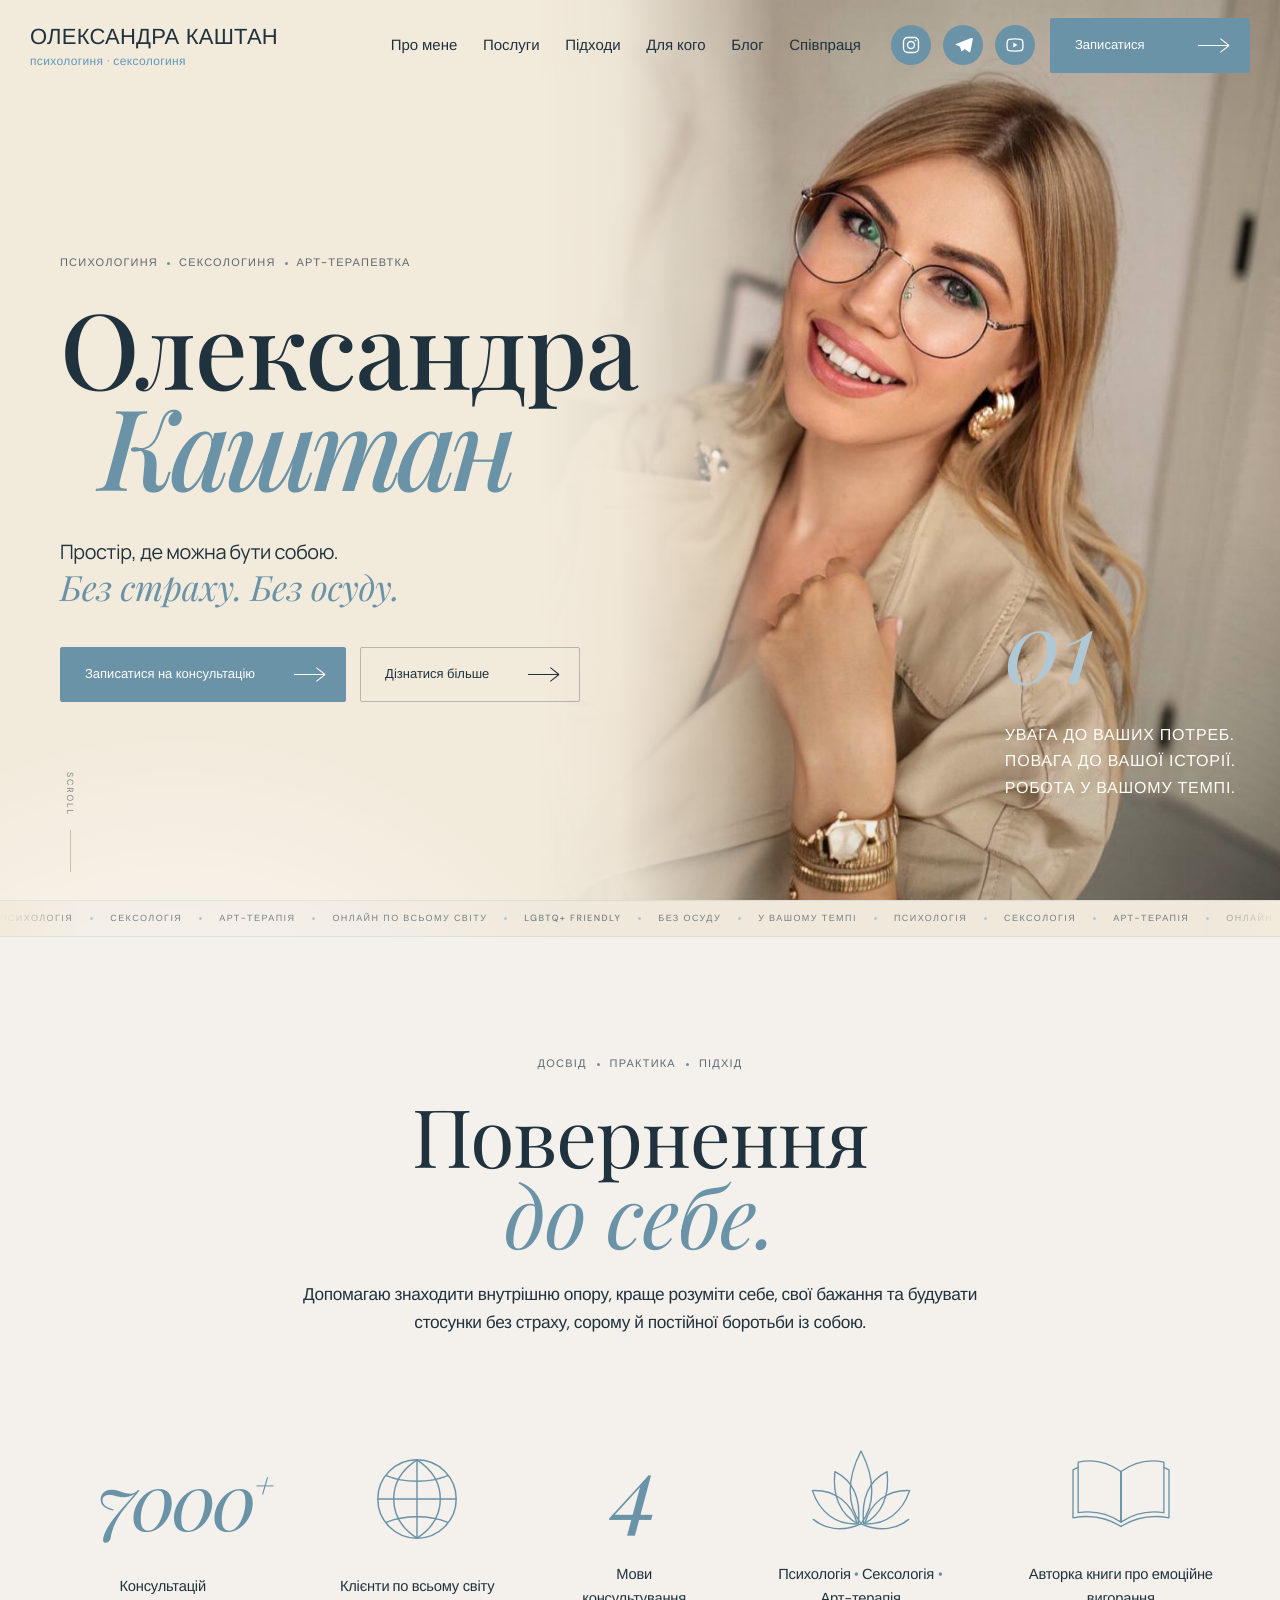
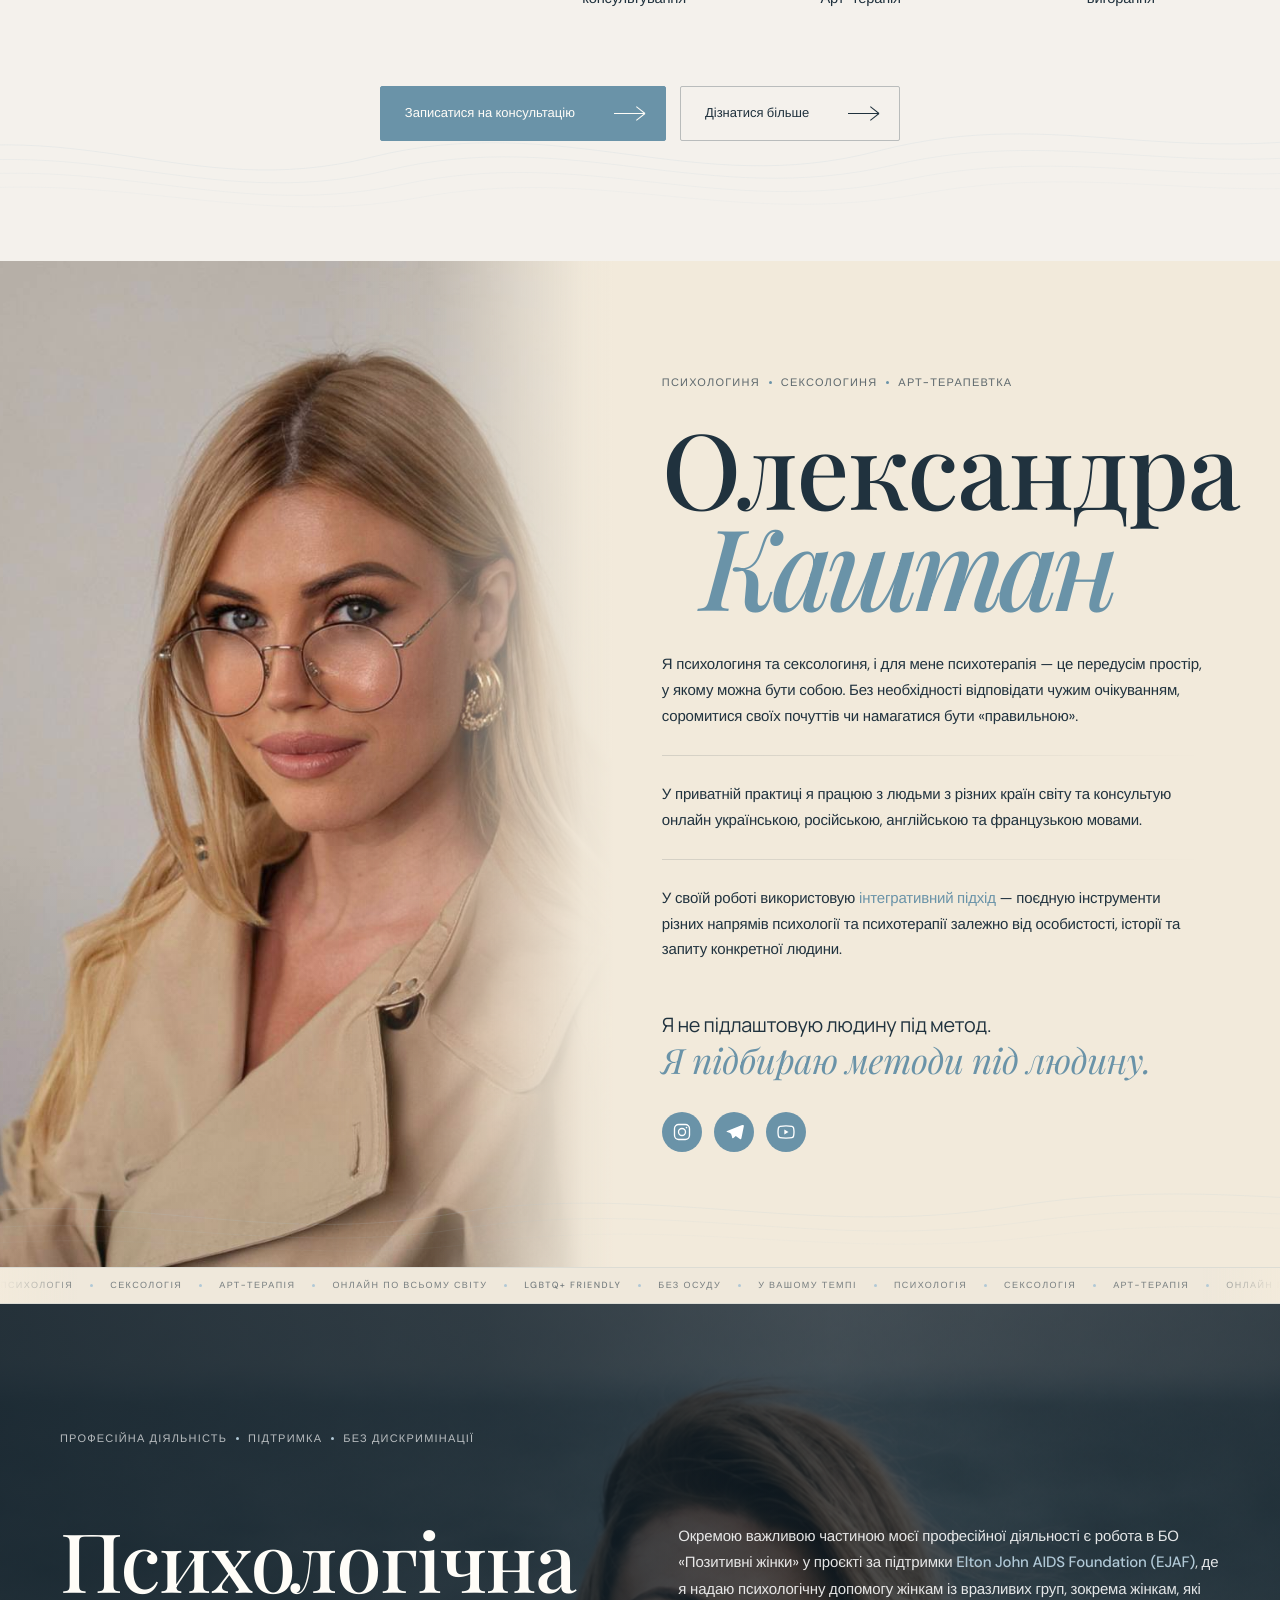
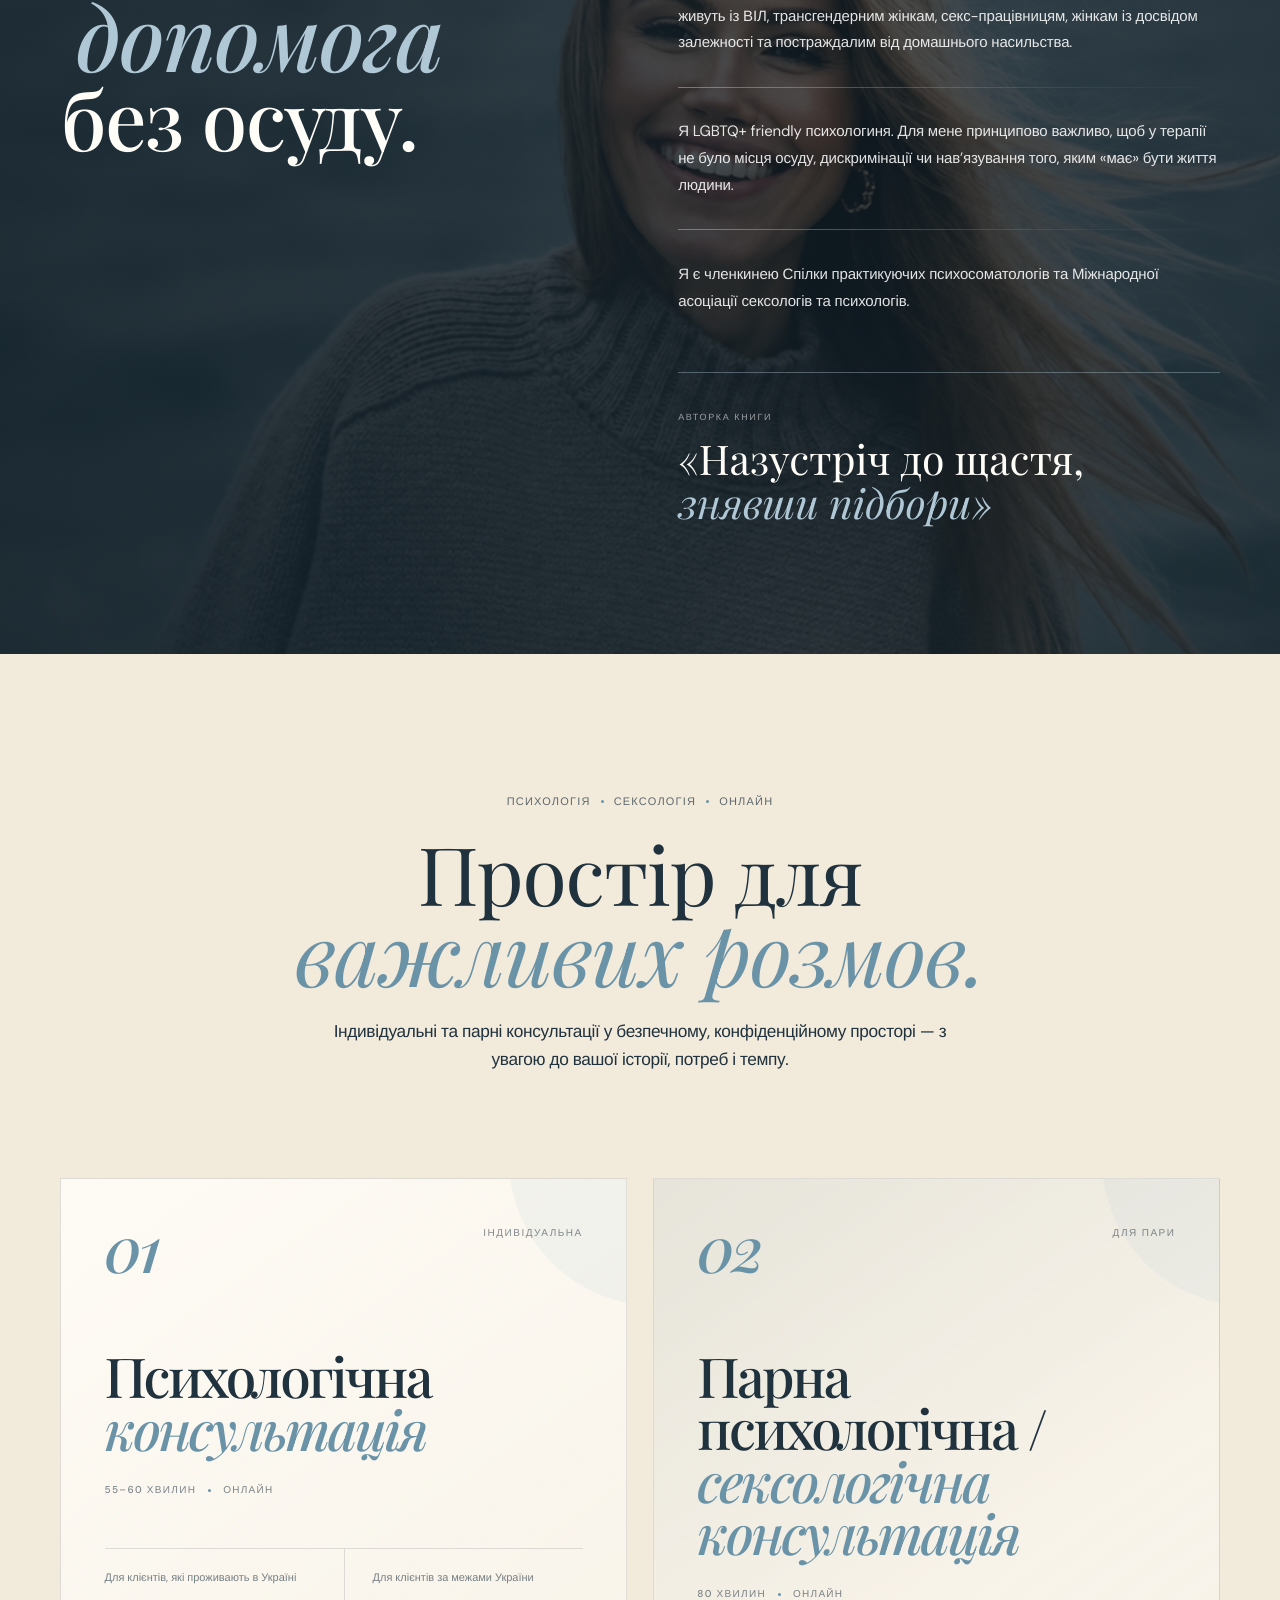
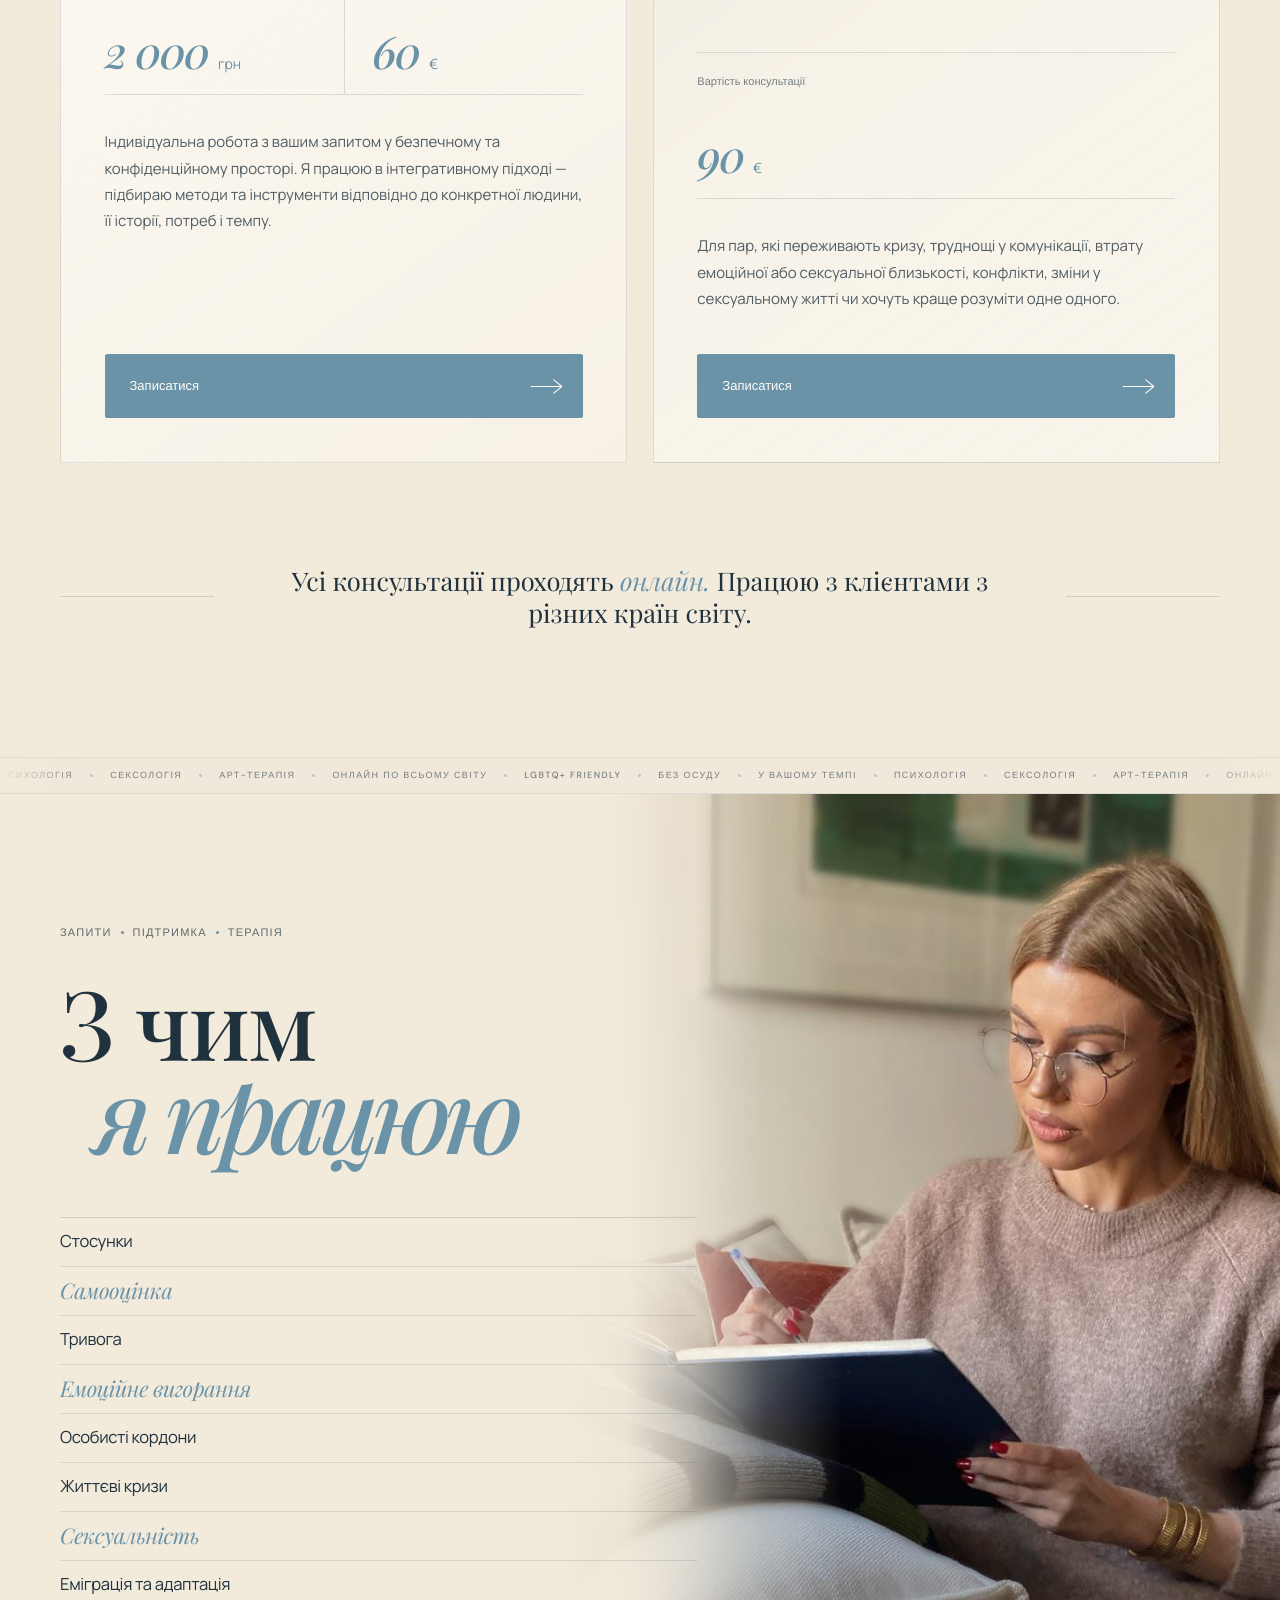
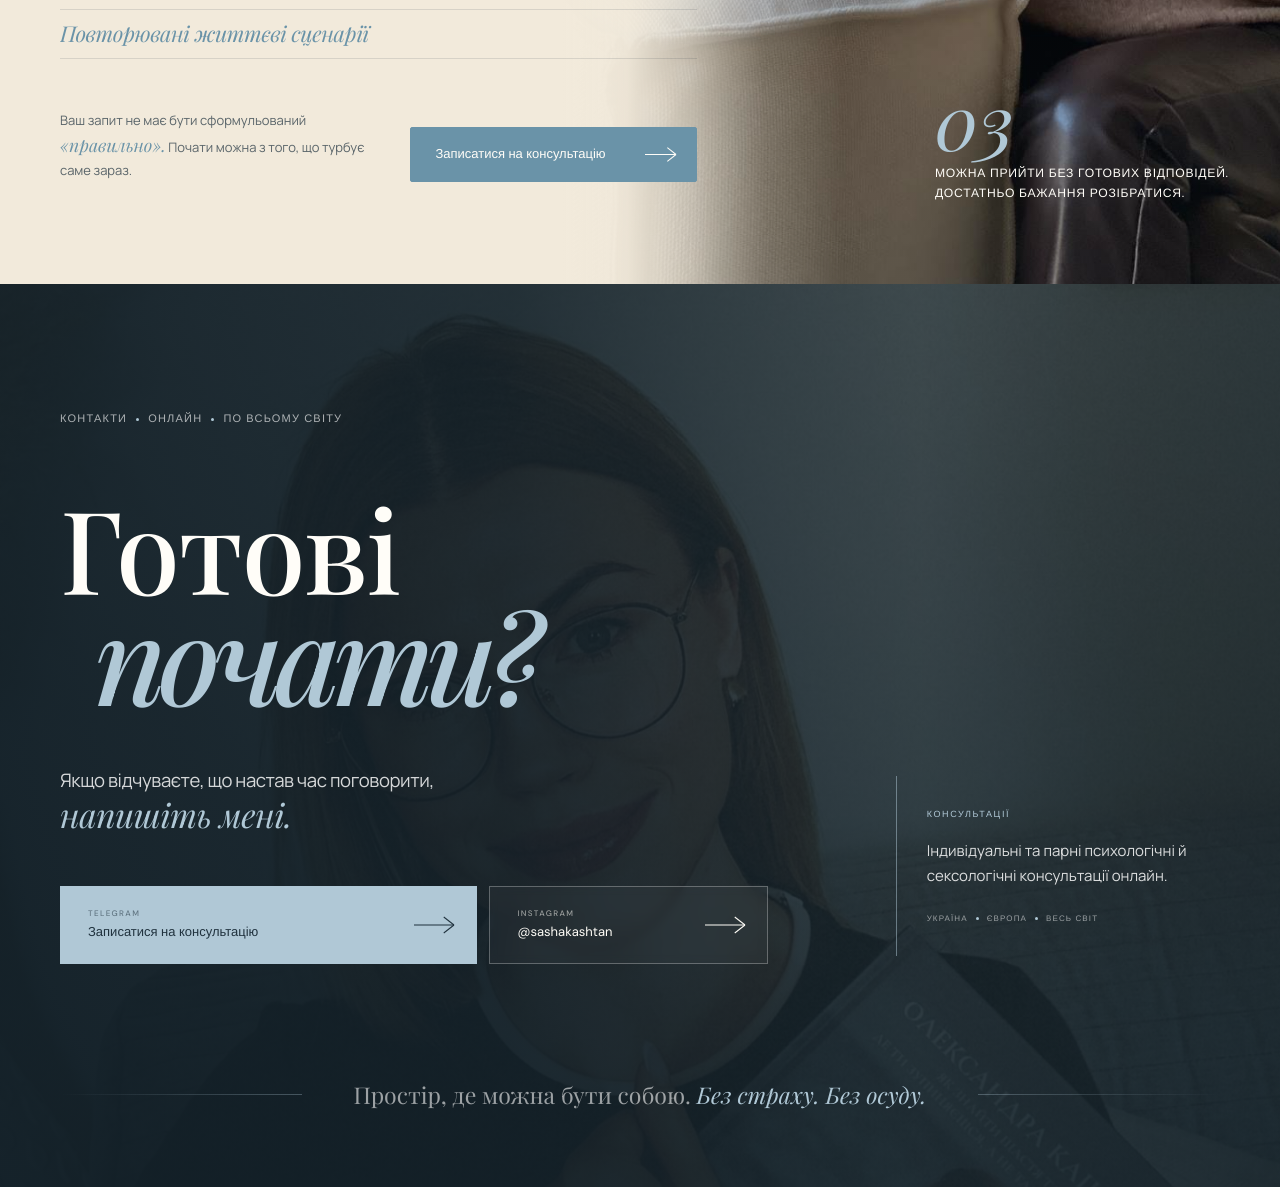
==== commit 93cbe76b: "Add files via upload" ====
--- a/index.html
+++ b/index.html
@@ -1036,7 +1036,7 @@
             </h2>
 
             <!-- TOPICS -->
-            <div class="work-with__topics" data-work-topics>
+            <div class="work-with__topics reveal" data-reveal>
               <div class="work-topic">
                 <span>Стосунки</span>
               </div>
--- a/style.css
+++ b/style.css
@@ -1082,13 +1082,6 @@
   justify-content: center;
 
   text-align: center;
-
-  /* reveal */
-  opacity: 0;
-
-  transform: translate3d(0, 38px, 0);
-
-  filter: blur(6px);
 }
 
 .expertise-fact.is-visible {
@@ -3537,14 +3530,6 @@
   border-bottom: 1px solid rgba(32, 50, 62, 0.13);
 
   overflow: hidden;
-
-  /* JS reveal state */
-
-  opacity: 0;
-
-  transform: translate3d(0, 22px, 0);
-
-  filter: blur(4px);
 }
 
 .work-topic.is-visible {
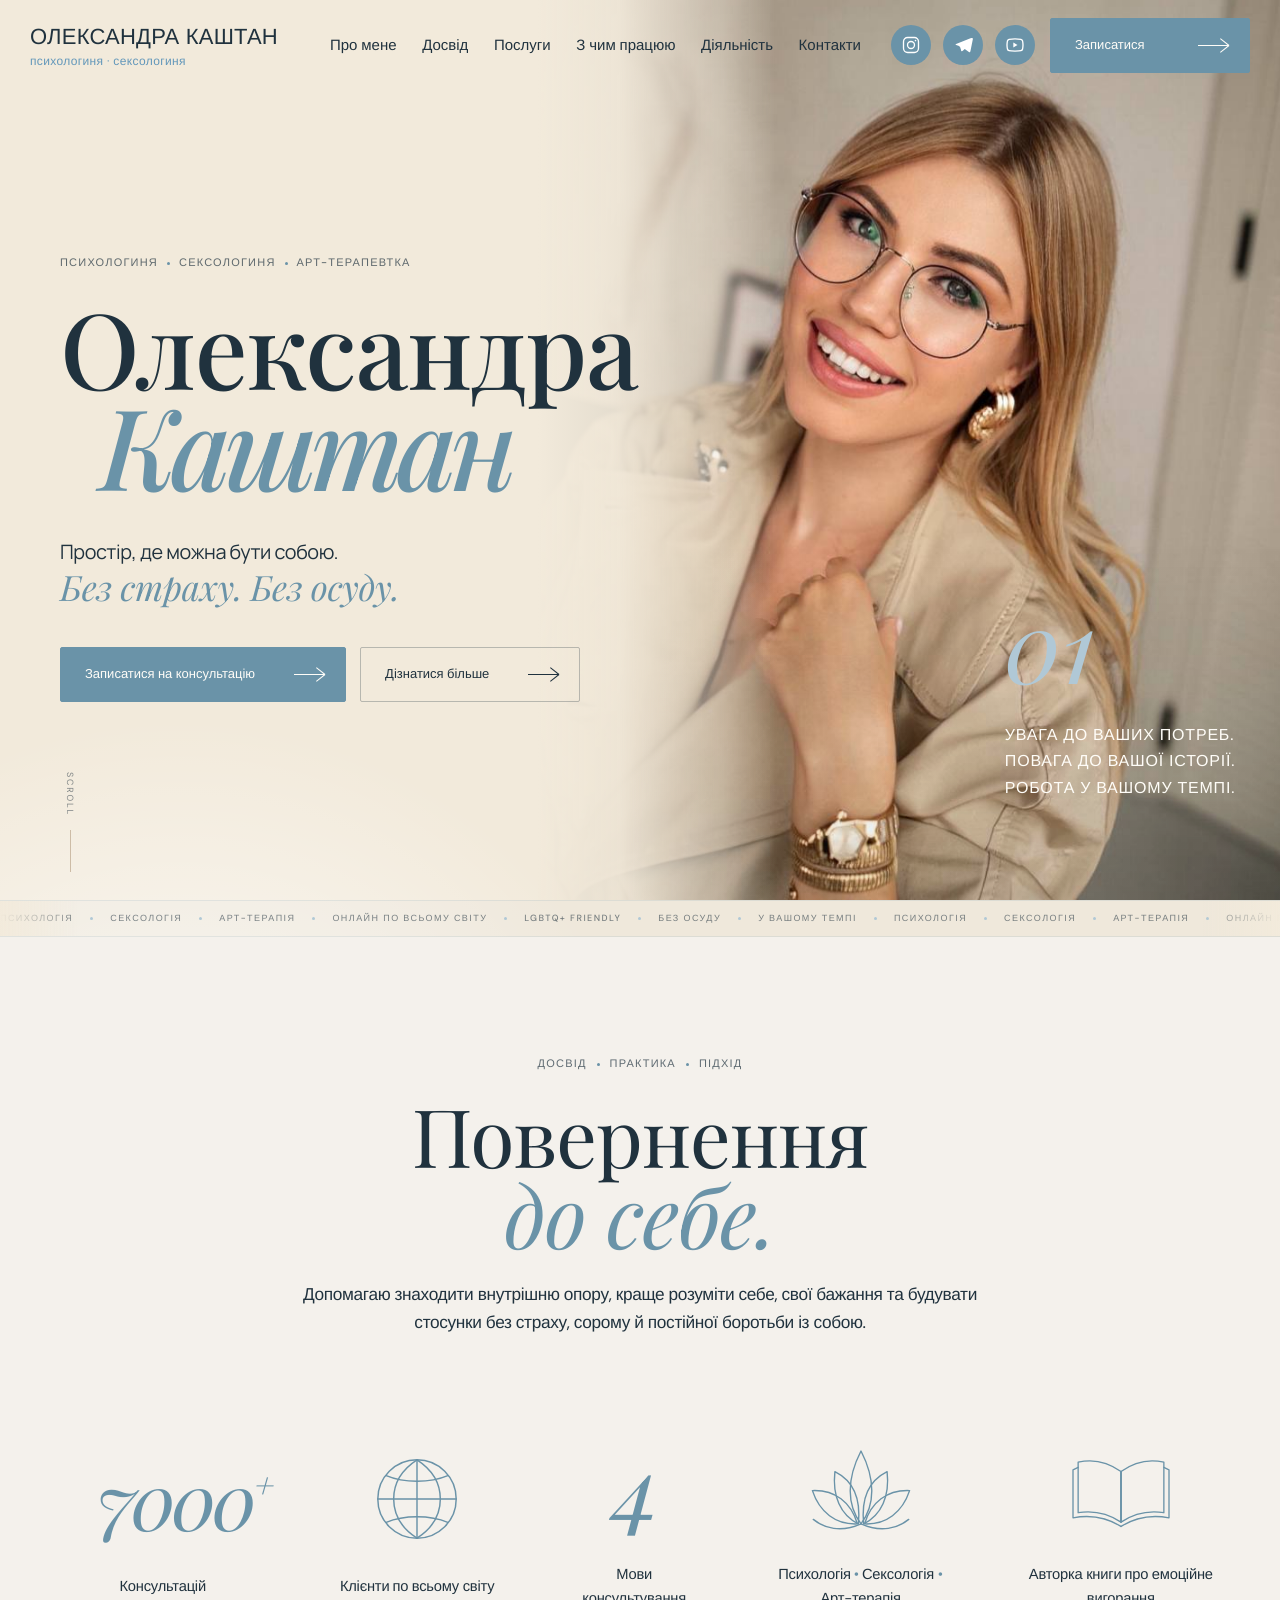
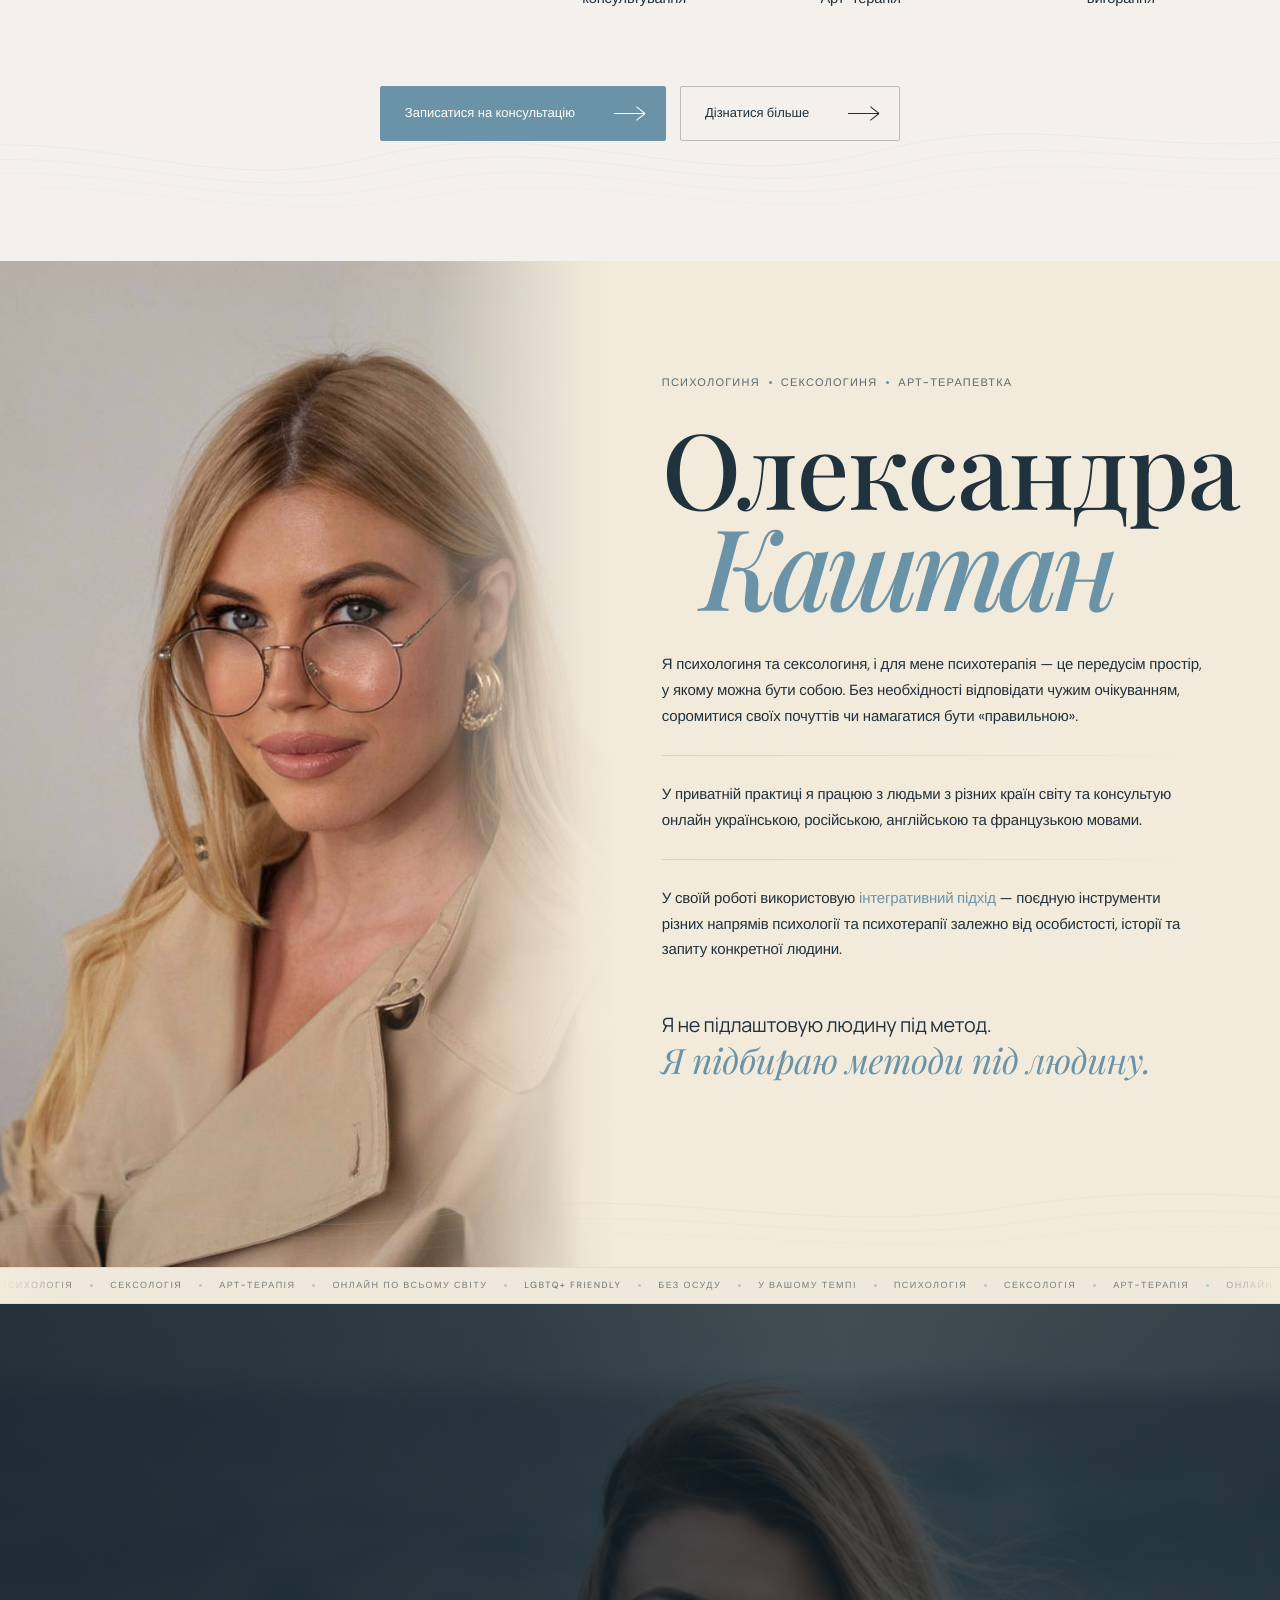
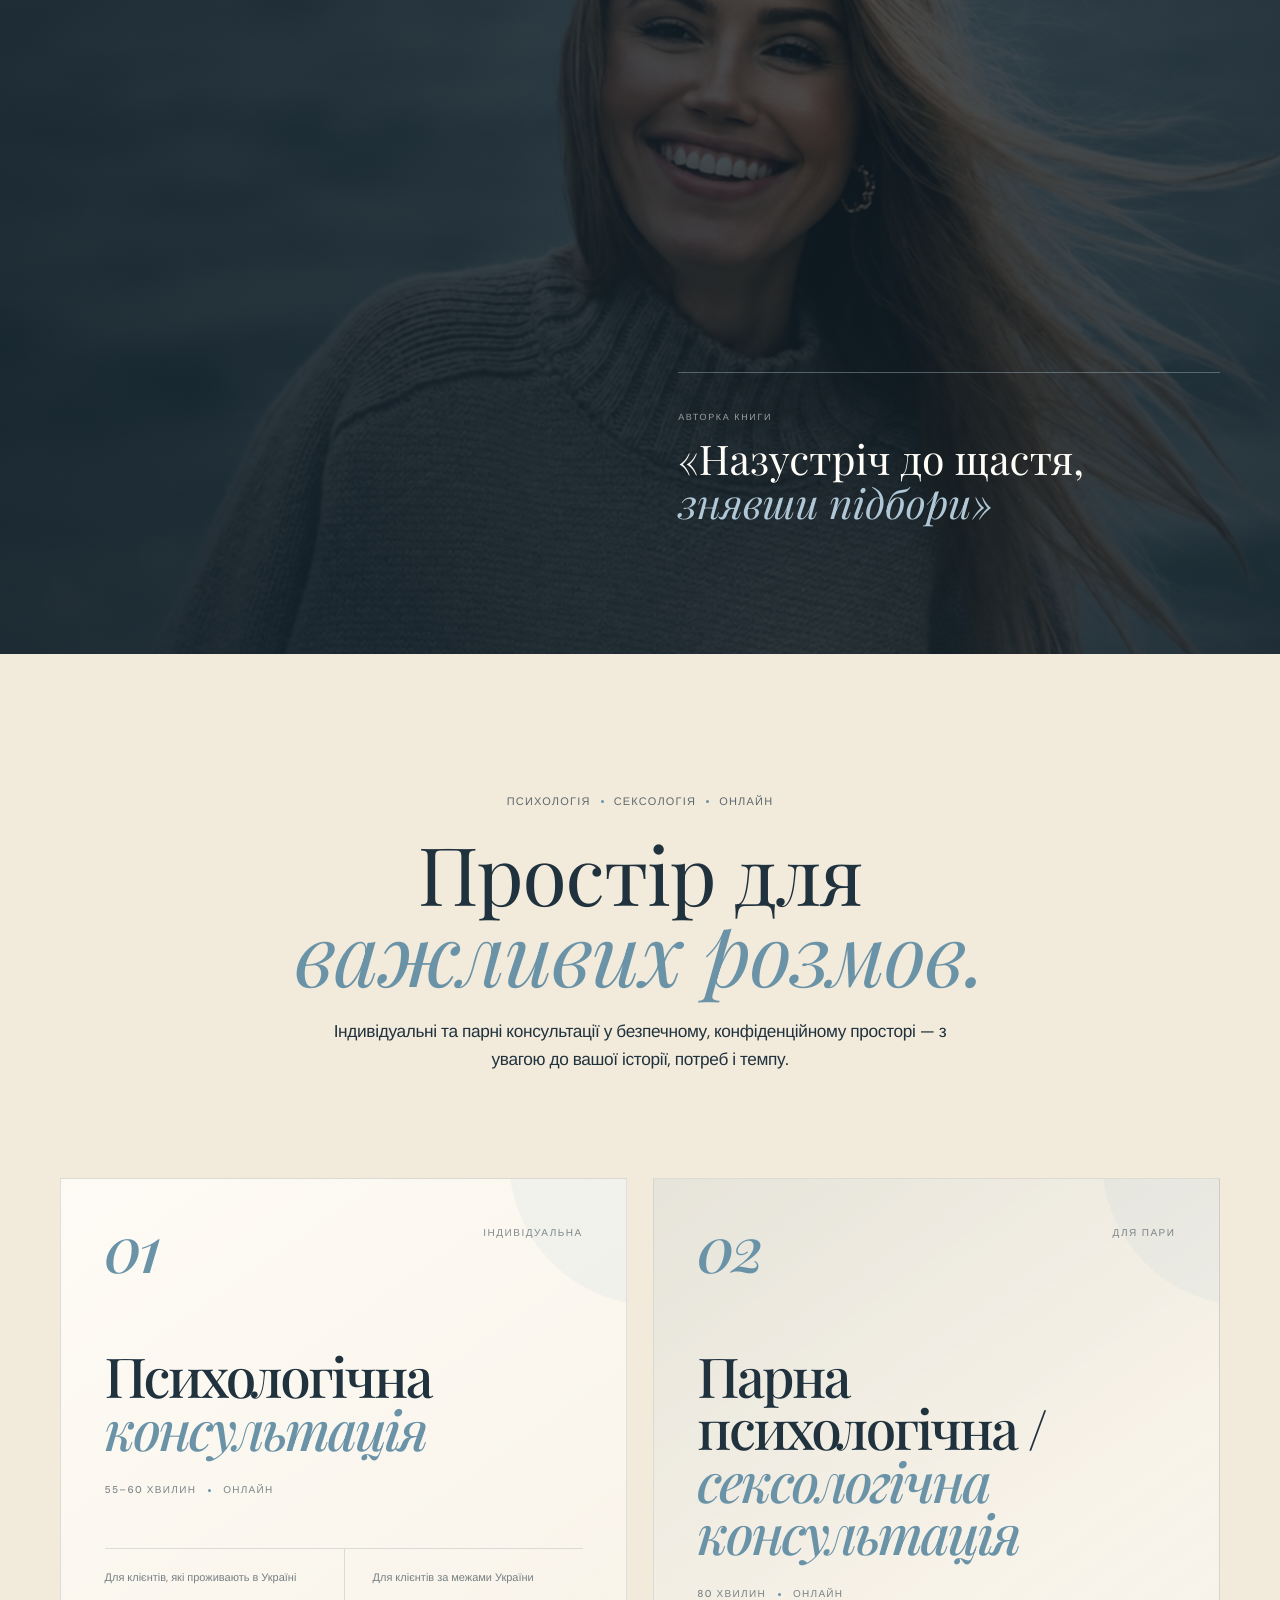
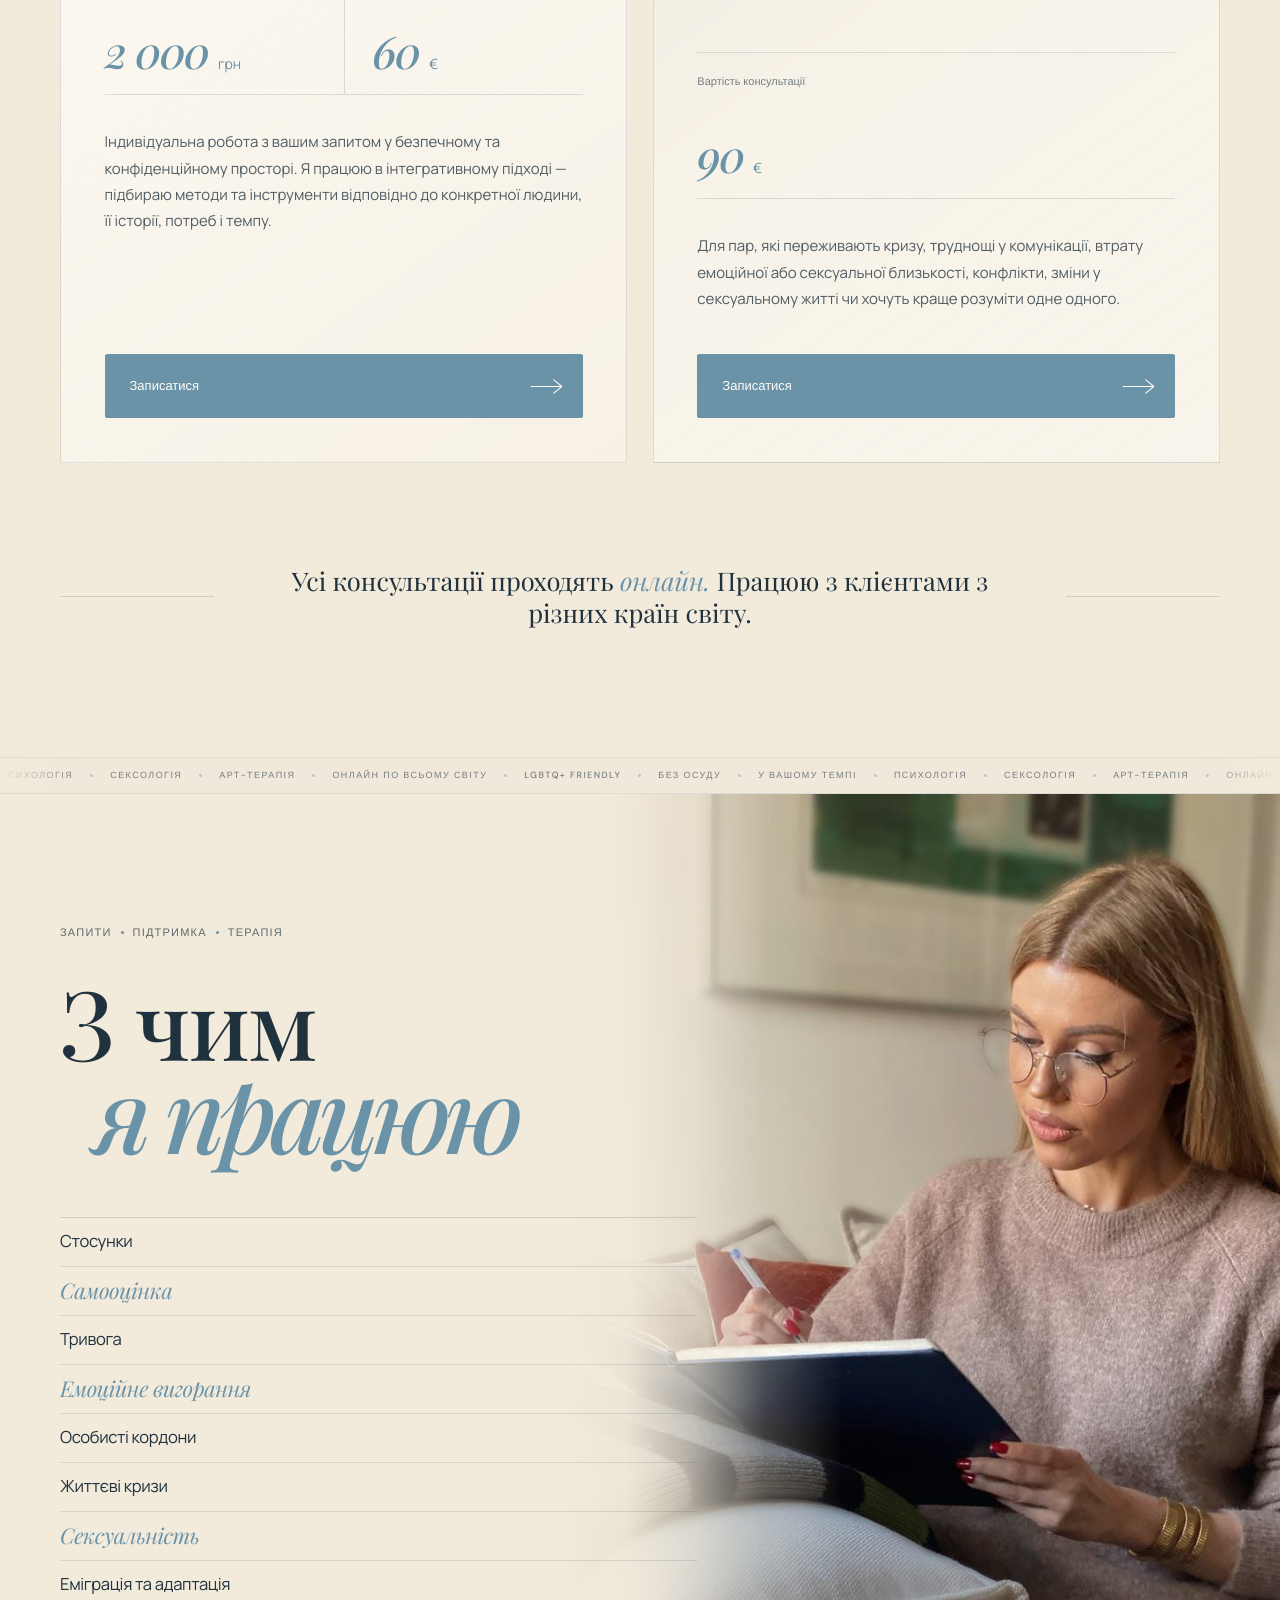
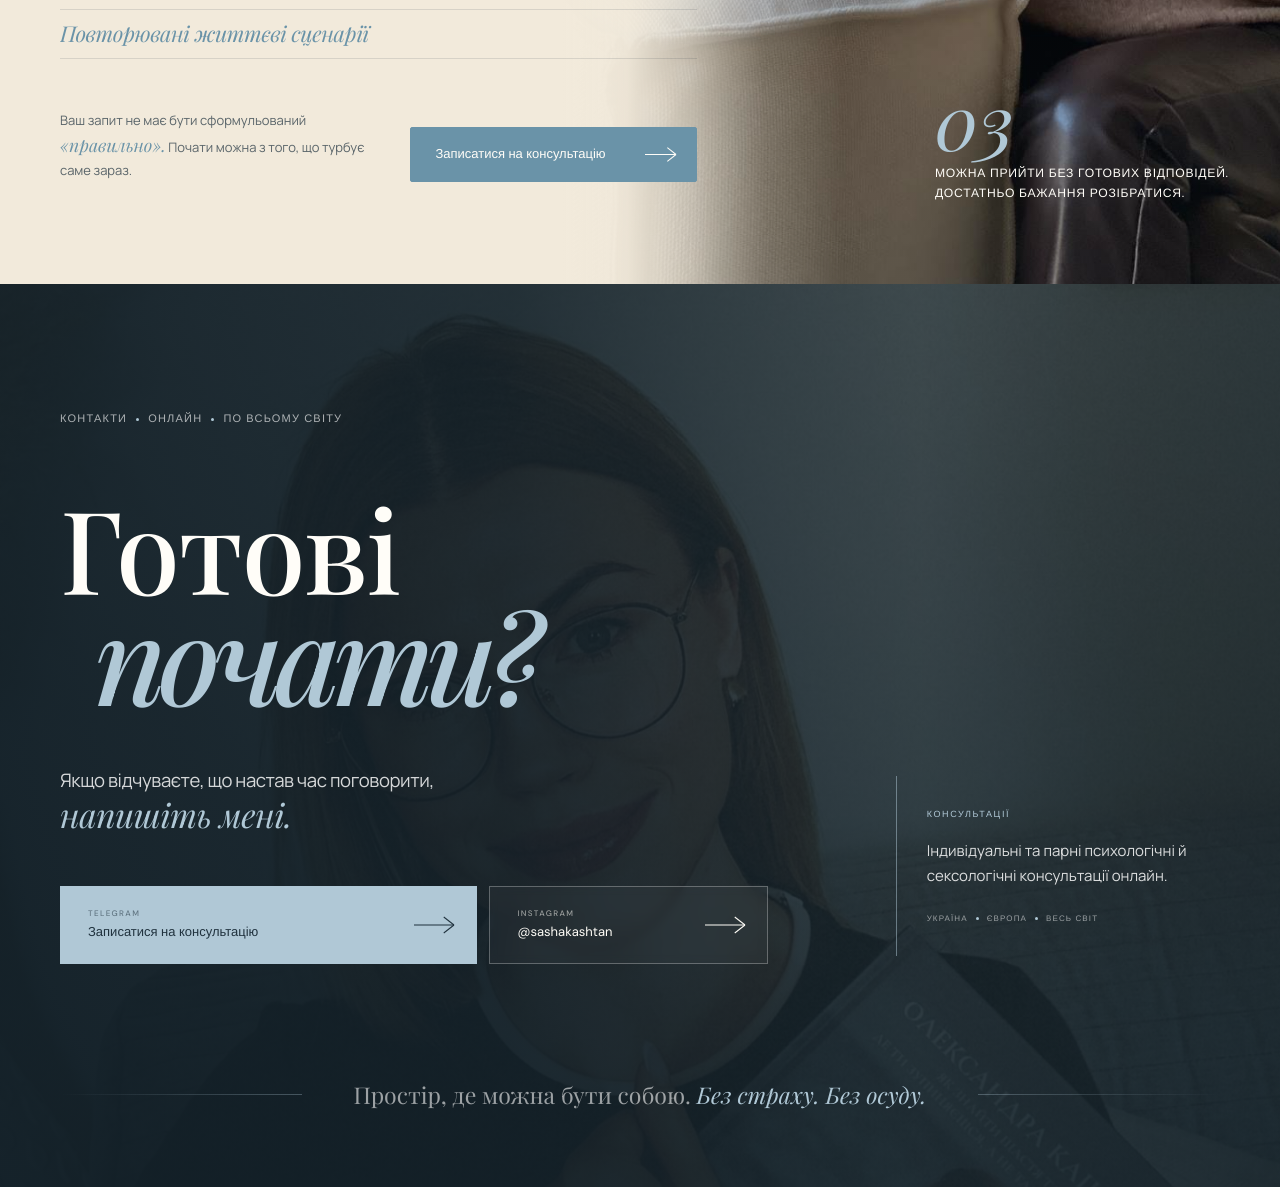
==== commit e26bdd49: "Add files via upload" ====
--- a/index.html
+++ b/index.html
@@ -21,6 +21,7 @@
   <body>
     <div class="site-shell">
       <header class="site-header" data-header>
+        <!-- LOGO -->
         <a
           class="brand"
           href="#top"
@@ -32,52 +33,108 @@
           </span>
         </a>
 
+        <!-- DESKTOP NAV -->
         <nav class="desktop-nav" aria-label="Основна навігація">
-          <a href="#about">Про мене</a>
-          <a href="#services">Послуги</a>
-          <a href="#approach">Підходи</a>
-          <a href="#for-whom">Для кого</a>
-          <a href="#blog">Блог</a>
-          <a href="#collab">Співпраця</a>
+          <a href="#about"> Про мене </a>
+
+          <a href="#expertise"> Досвід </a>
+
+          <a href="#services"> Послуги </a>
+
+          <a href="#for-whom"> З чим працюю </a>
+
+          <a href="#impact"> Діяльність </a>
+
+          <a href="#contacts"> Контакти </a>
         </nav>
 
+        <!-- ACTIONS -->
         <div class="header-actions">
+          <!-- SOCIALS DESKTOP -->
           <div class="socials socials--desktop" aria-label="Соціальні мережі">
+            <!-- INSTAGRAM -->
             <a
               href="https://www.instagram.com/sashakashtan/"
               target="_blank"
+              rel="noopener noreferrer"
               aria-label="Instagram"
               class="social-link"
             >
               <svg viewBox="0 0 24 24" aria-hidden="true">
                 <rect x="3" y="3" width="18" height="18" rx="5" />
+
                 <circle cx="12" cy="12" r="4.2" />
+
                 <circle cx="17.4" cy="6.7" r="1" class="fill-dot" />
               </svg>
             </a>
 
+            <!-- TELEGRAM -->
             <a
               href="https://t.me/Sasha_Kashtan"
+              target="_blank"
+              rel="noopener noreferrer"
               aria-label="Telegram"
               class="social-link"
             >
               <svg viewBox="0 0 24 24" aria-hidden="true">
                 <path
                   class="telegram-fill"
-                  d="M21 4 3.7 10.7c-.9.4-.9 1 .1 1.3l4.4 1.4 1.7 5.1c.2.7.1.9.8.9.5 0 .8-.2 1-.4l2.4-2.3 5 3.7c.9.5 1.5.2 1.8-.9L23.8 5c.3-1.3-.5-1.8-1.5-1.4L21 4Z"
+                  d="
+              M21 4
+              3.7 10.7
+              c-.9.4-.9 1 .1 1.3
+              l4.4 1.4
+              1.7 5.1
+              c.2.7.1.9.8.9
+              .5 0 .8-.2 1-.4
+              l2.4-2.3
+              5 3.7
+              c.9.5 1.5.2 1.8-.9
+              L23.8 5
+              c.3-1.3-.5-1.8-1.5-1.4
+              L21 4Z
+            "
                 />
 
                 <path
-                  d="m8.2 13.4 10.4-6.5c.5-.3.9-.1.6.2l-8.6 7.8-.3 3.4"
+                  d="
+              m8.2 13.4
+              10.4-6.5
+              c.5-.3.9-.1.6.2
+              l-8.6 7.8
+              -.3 3.4
+            "
                   class="inner-stroke"
                 />
               </svg>
             </a>
 
-            <a href="#" aria-label="YouTube" class="social-link">
+            <!-- YOUTUBE -->
+            <a
+              href="#"
+              target="_blank"
+              rel="noopener noreferrer"
+              aria-label="YouTube"
+              class="social-link"
+            >
               <svg viewBox="0 0 24 24" aria-hidden="true">
                 <path
-                  d="M21.1 7.2a2.8 2.8 0 0 0-2-2C17.3 4.7 12 4.7 12 4.7s-5.3 0-7.1.5a2.8 2.8 0 0 0-2 2A29 29 0 0 0 2.4 12a29 29 0 0 0 .5 4.8 2.8 2.8 0 0 0 2 2c1.8.5 7.1.5 7.1.5s5.3 0 7.1-.5a2.8 2.8 0 0 0 2-2 29 29 0 0 0 .5-4.8 29 29 0 0 0-.5-4.8Z"
+                  d="
+              M21.1 7.2
+              a2.8 2.8 0 0 0-2-2
+              C17.3 4.7 12 4.7 12 4.7
+              s-5.3 0-7.1.5
+              a2.8 2.8 0 0 0-2 2
+              A29 29 0 0 0 2.4 12
+              a29 29 0 0 0 .5 4.8
+              2.8 2.8 0 0 0 2 2
+              c1.8.5 7.1.5 7.1.5
+              s5.3 0 7.1-.5
+              a2.8 2.8 0 0 0 2-2
+              29 29 0 0 0 .5-4.8
+              29 29 0 0 0-.5-4.8Z
+            "
                 />
 
                 <path d="m10 9 5 3-5 3V9Z" class="fill-shape" />
@@ -85,11 +142,21 @@
             </a>
           </div>
 
-          <a class="btn btn--primary" href="https://t.me/Sasha_Kashtan">
+          <!-- MAIN CTA -->
+          <a
+            class="btn btn--primary header-cta"
+            href="https://t.me/Sasha_Kashtan"
+            target="_blank"
+            rel="noopener noreferrer"
+          >
             <span>Записатися</span>
-            <span class="btn-arrow" aria-hidden="true"><i></i></span>
+
+            <span class="btn-arrow" aria-hidden="true">
+              <i></i>
+            </span>
           </a>
 
+          <!-- BURGER -->
           <button
             class="menu-toggle"
             type="button"
@@ -98,10 +165,16 @@
             aria-label="Відкрити меню"
             data-menu-toggle
           >
-            <span></span><span></span><span></span>
+            <span></span>
+            <span></span>
+            <span></span>
           </button>
         </div>
       </header>
+
+      <!-- =======================================================
+     MOBILE MENU
+======================================================= -->
 
       <div
         class="mobile-menu"
@@ -110,59 +183,158 @@
         aria-hidden="true"
       >
         <div class="mobile-menu__backdrop" data-menu-close></div>
+
         <div class="mobile-menu__panel">
+          <!-- TOP -->
           <div class="mobile-menu__top">
-            <span class="mobile-menu__eyebrow">Навігація</span>
+            <span class="mobile-menu__eyebrow"> Навігація </span>
+
             <button
               class="menu-close"
               type="button"
               aria-label="Закрити меню"
               data-menu-close
             >
-              <span></span><span></span>
+              <span></span>
+              <span></span>
             </button>
           </div>
 
+          <!-- MOBILE NAV -->
           <nav class="mobile-menu__nav" aria-label="Мобільна навігація">
-            <a href="#about"><span>01</span>Про мене</a>
-            <a href="#services"><span>02</span>Послуги</a>
-            <a href="#approach"><span>03</span>Підходи</a>
-            <a href="#for-whom"><span>04</span>Для кого</a>
-            <a href="#collab"><span>06</span>Співпраця</a>
+            <a href="#about">
+              <span>01</span>
+              Про мене
+            </a>
+
+            <a href="#expertise">
+              <span>02</span>
+              Досвід
+            </a>
+
+            <a href="#services">
+              <span>03</span>
+              Послуги
+            </a>
+
+            <a href="#for-whom">
+              <span>04</span>
+              З чим працюю
+            </a>
+
+            <a href="#impact">
+              <span>05</span>
+              Діяльність
+            </a>
+
+            <a href="#contacts">
+              <span>06</span>
+              Контакти
+            </a>
           </nav>
 
+          <!-- FOOTER -->
           <div class="mobile-menu__footer">
-            <div class="socials">
-              <a href="#" aria-label="Instagram" class="social-link"
-                ><svg viewBox="0 0 24 24" aria-hidden="true">
+            <div class="socials" aria-label="Соціальні мережі">
+              <!-- INSTAGRAM -->
+              <a
+                href="https://www.instagram.com/sashakashtan/"
+                target="_blank"
+                rel="noopener noreferrer"
+                aria-label="Instagram"
+                class="social-link"
+              >
+                <svg viewBox="0 0 24 24" aria-hidden="true">
                   <rect x="3" y="3" width="18" height="18" rx="5" />
+
                   <circle cx="12" cy="12" r="4.2" />
+
                   <circle cx="17.4" cy="6.7" r="1" class="fill-dot" />
                 </svg>
               </a>
-              <a href="#" aria-label="Telegram" class="social-link"
-                ><svg viewBox="0 0 24 24" aria-hidden="true">
+
+              <!-- TELEGRAM -->
+              <a
+                href="https://t.me/Sasha_Kashtan"
+                target="_blank"
+                rel="noopener noreferrer"
+                aria-label="Telegram"
+                class="social-link"
+              >
+                <svg viewBox="0 0 24 24" aria-hidden="true">
                   <path
-                    d="M21 4 3.7 10.7c-.9.4-.9 1 .1 1.3l4.4 1.4 1.7 5.1c.2.7.1.9.8.9.5 0 .8-.2 1-.4l2.4-2.3 5 3.7c.9.5 1.5.2 1.8-.9L23.8 5c.3-1.3-.5-1.8-1.5-1.4L21 4Z"
+                    class="telegram-fill"
+                    d="
+                M21 4
+                3.7 10.7
+                c-.9.4-.9 1 .1 1.3
+                l4.4 1.4
+                1.7 5.1
+                c.2.7.1.9.8.9
+                .5 0 .8-.2 1-.4
+                l2.4-2.3
+                5 3.7
+                c.9.5 1.5.2 1.8-.9
+                L23.8 5
+                c.3-1.3-.5-1.8-1.5-1.4
+                L21 4Z
+              "
                   />
+
                   <path
-                    d="m8.2 13.4 10.4-6.5c.5-.3.9-.1.6.2l-8.6 7.8-.3 3.4"
+                    d="
+                m8.2 13.4
+                10.4-6.5
+                c.5-.3.9-.1.6.2
+                l-8.6 7.8
+                -.3 3.4
+              "
                     class="inner-stroke"
                   />
                 </svg>
               </a>
-              <a href="#" aria-label="YouTube" class="social-link"
-                ><svg viewBox="0 0 24 24" aria-hidden="true">
+
+              <!-- YOUTUBE -->
+              <a
+                href="#"
+                target="_blank"
+                rel="noopener noreferrer"
+                aria-label="YouTube"
+                class="social-link"
+              >
+                <svg viewBox="0 0 24 24" aria-hidden="true">
                   <path
-                    d="M21.1 7.2a2.8 2.8 0 0 0-2-2C17.3 4.7 12 4.7 12 4.7s-5.3 0-7.1.5a2.8 2.8 0 0 0-2 2A29 29 0 0 0 2.4 12a29 29 0 0 0 .5 4.8 2.8 2.8 0 0 0 2 2c1.8.5 7.1.5 7.1.5s5.3 0 7.1-.5a2.8 2.8 0 0 0 2-2 29 29 0 0 0 .5-4.8 29 29 0 0 0-.5-4.8Z"
+                    d="
+                M21.1 7.2
+                a2.8 2.8 0 0 0-2-2
+                C17.3 4.7 12 4.7 12 4.7
+                s-5.3 0-7.1.5
+                a2.8 2.8 0 0 0-2 2
+                A29 29 0 0 0 2.4 12
+                a29 29 0 0 0 .5 4.8
+                2.8 2.8 0 0 0 2 2
+                c1.8.5 7.1.5 7.1.5
+                s5.3 0 7.1-.5
+                a2.8 2.8 0 0 0 2-2
+                29 29 0 0 0 .5-4.8
+                29 29 0 0 0-.5-4.8Z
+              "
                   />
+
                   <path d="m10 9 5 3-5 3V9Z" class="fill-shape" />
                 </svg>
               </a>
             </div>
-            <a href="https://t.me/Sasha_Kashtan" class="mobile-menu__cta"
-              >Записатися на консультацію <span>↗</span></a
+
+            <a
+              href="https://t.me/Sasha_Kashtan"
+              target="_blank"
+              rel="noopener noreferrer"
+              class="mobile-menu__cta"
             >
+              Записатися на консультацію
+              <span>↗</span>
+            </a>
           </div>
         </div>
       </div>
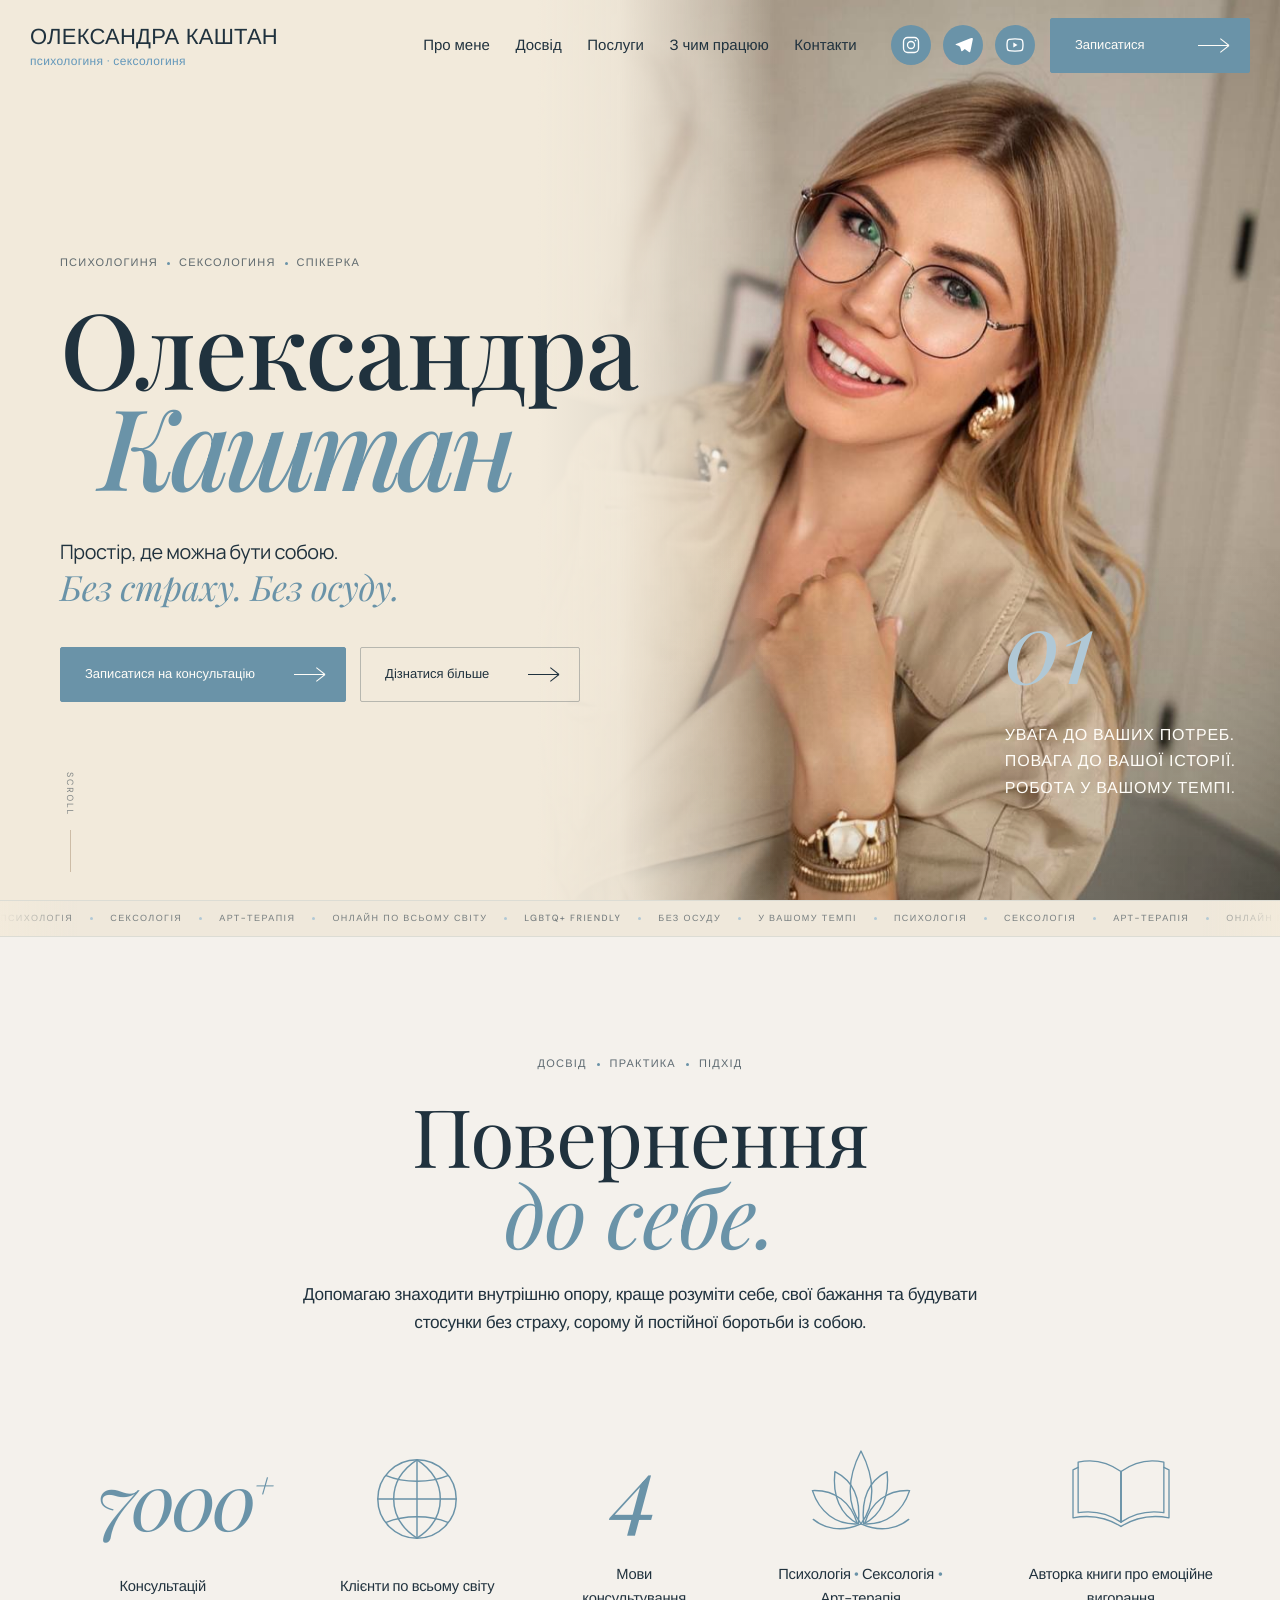
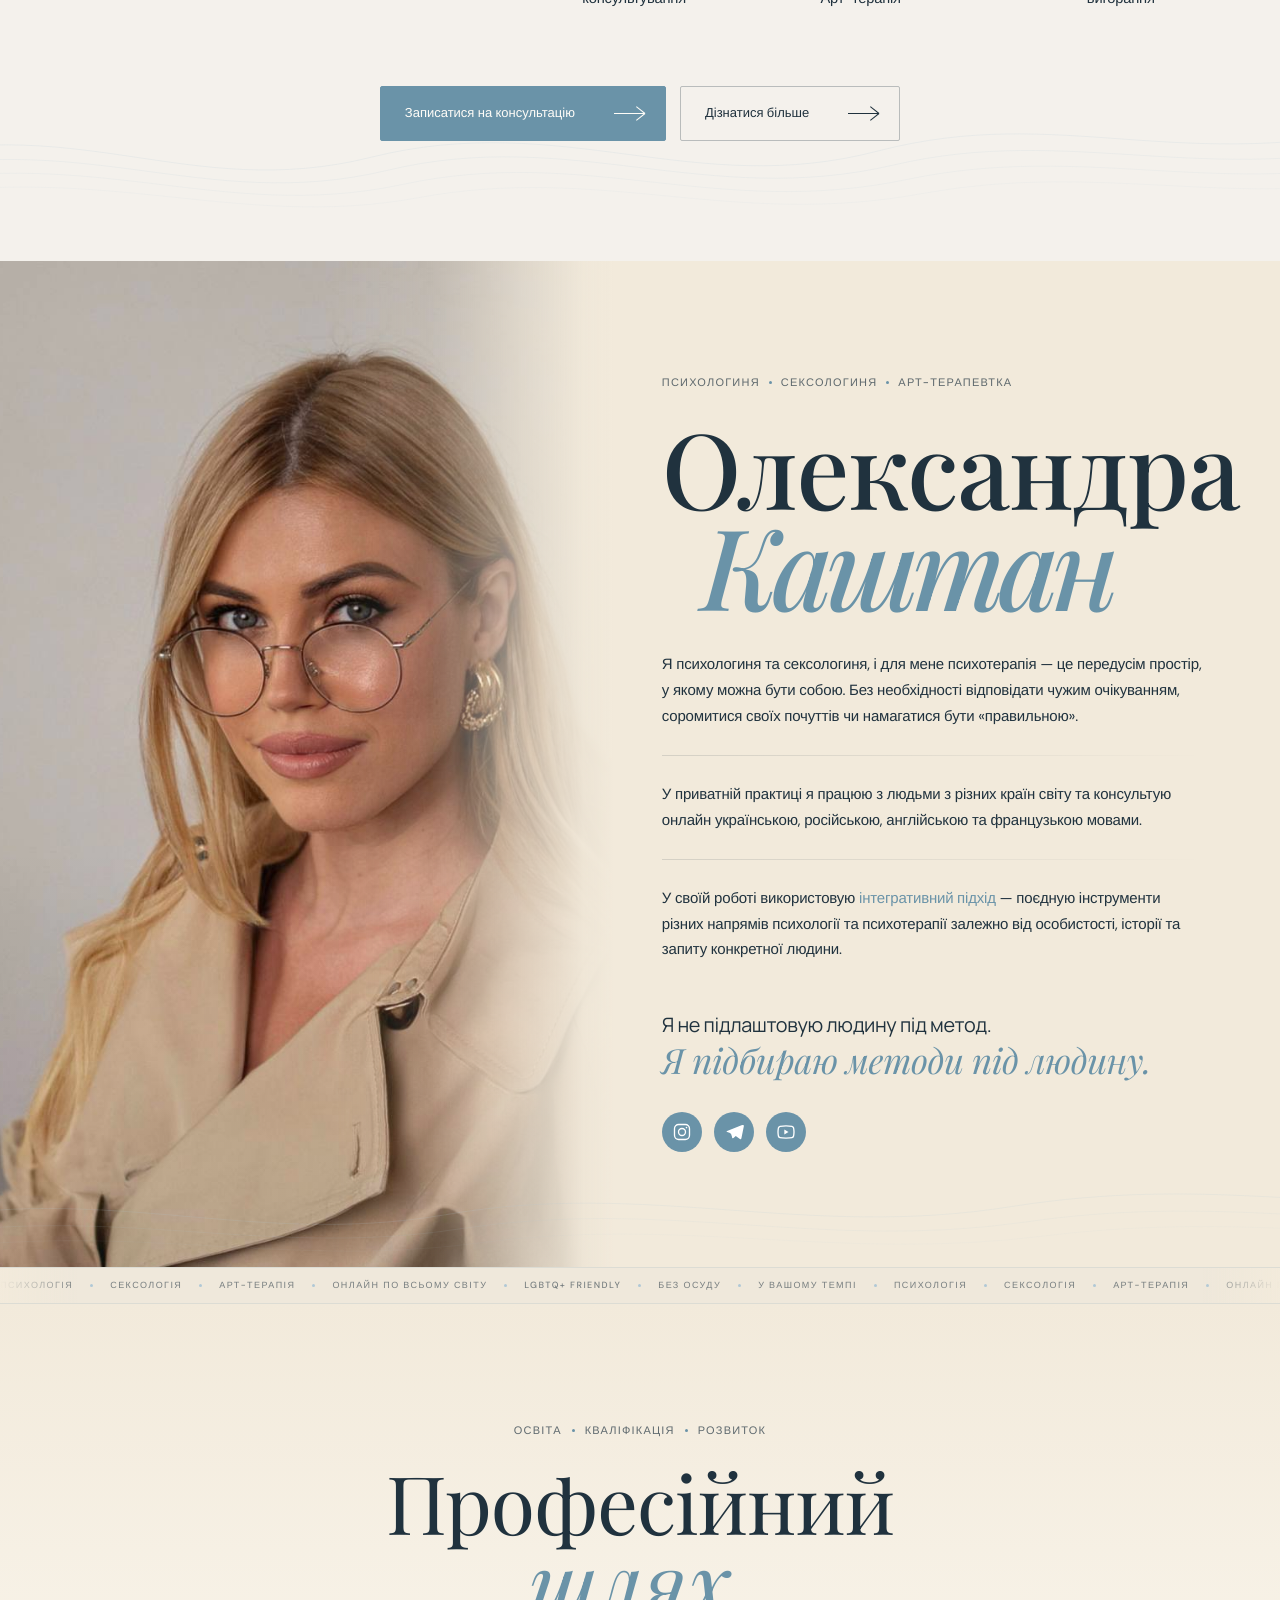
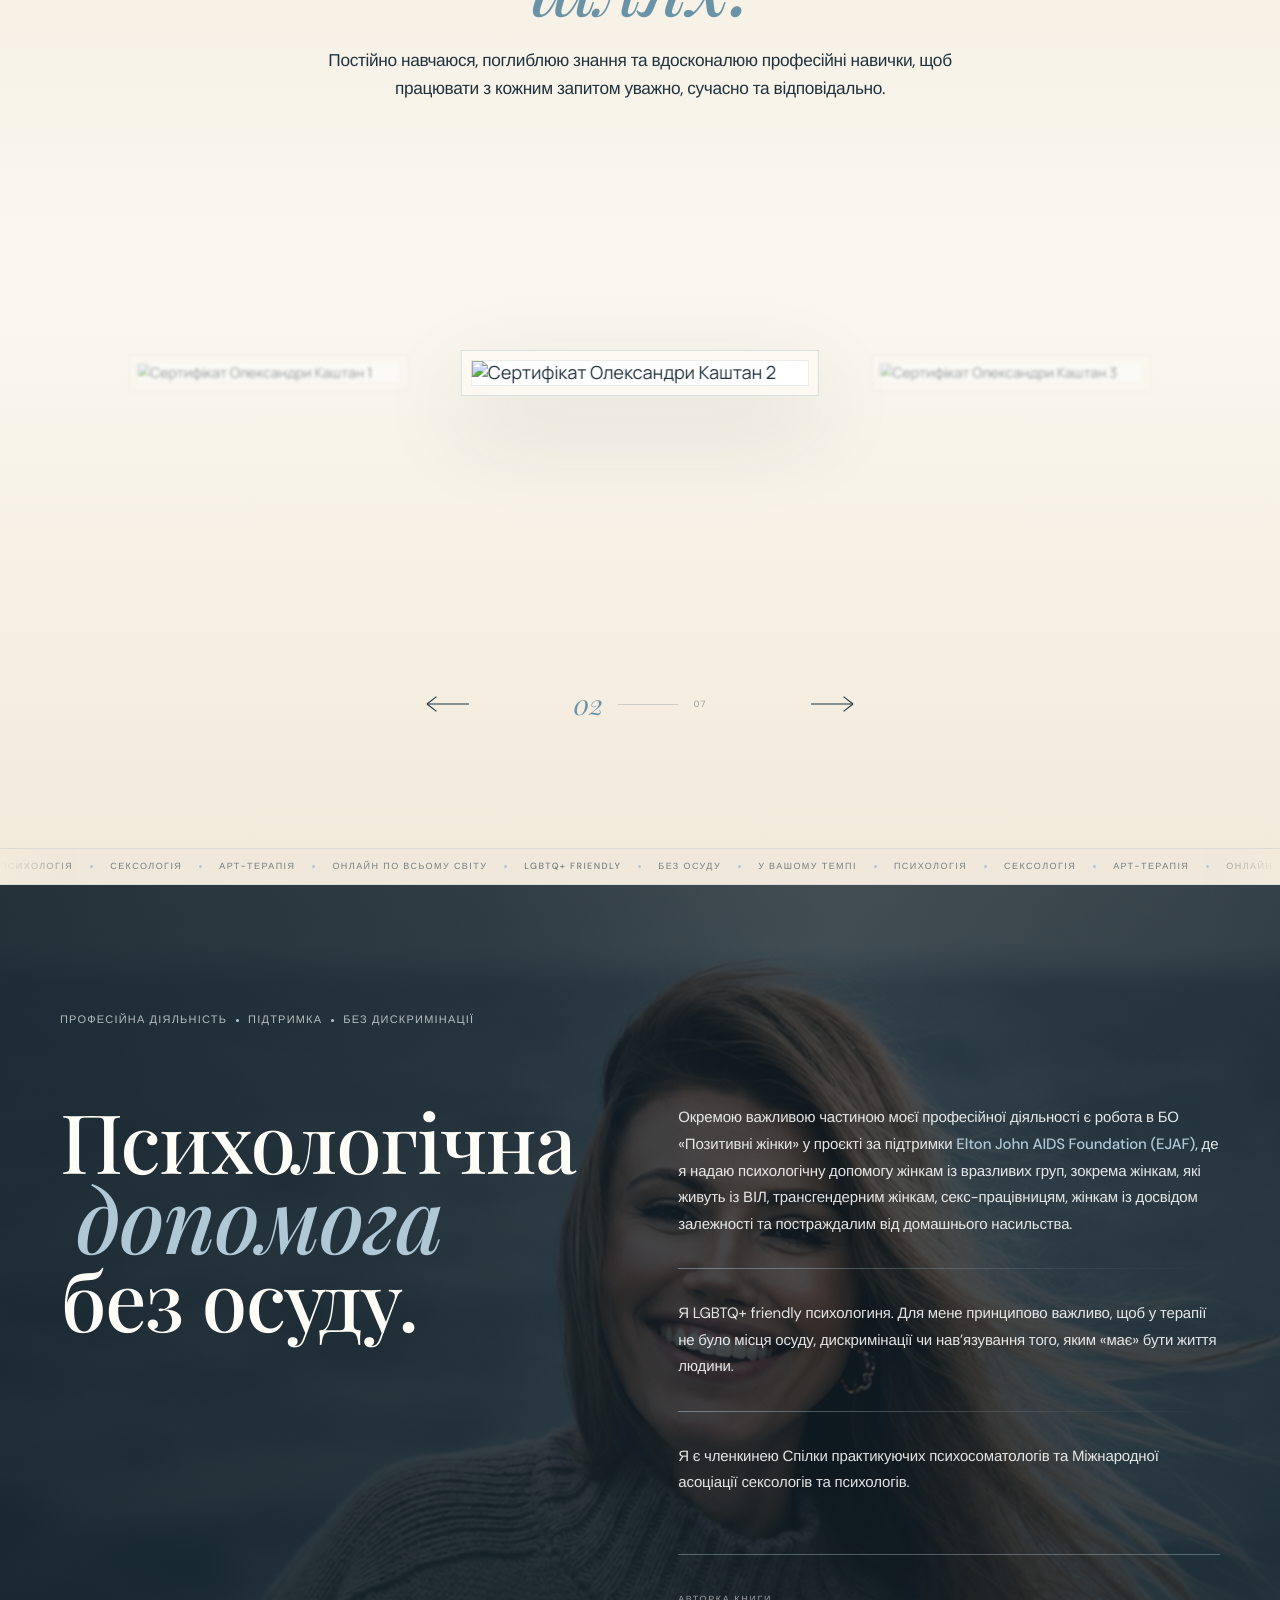
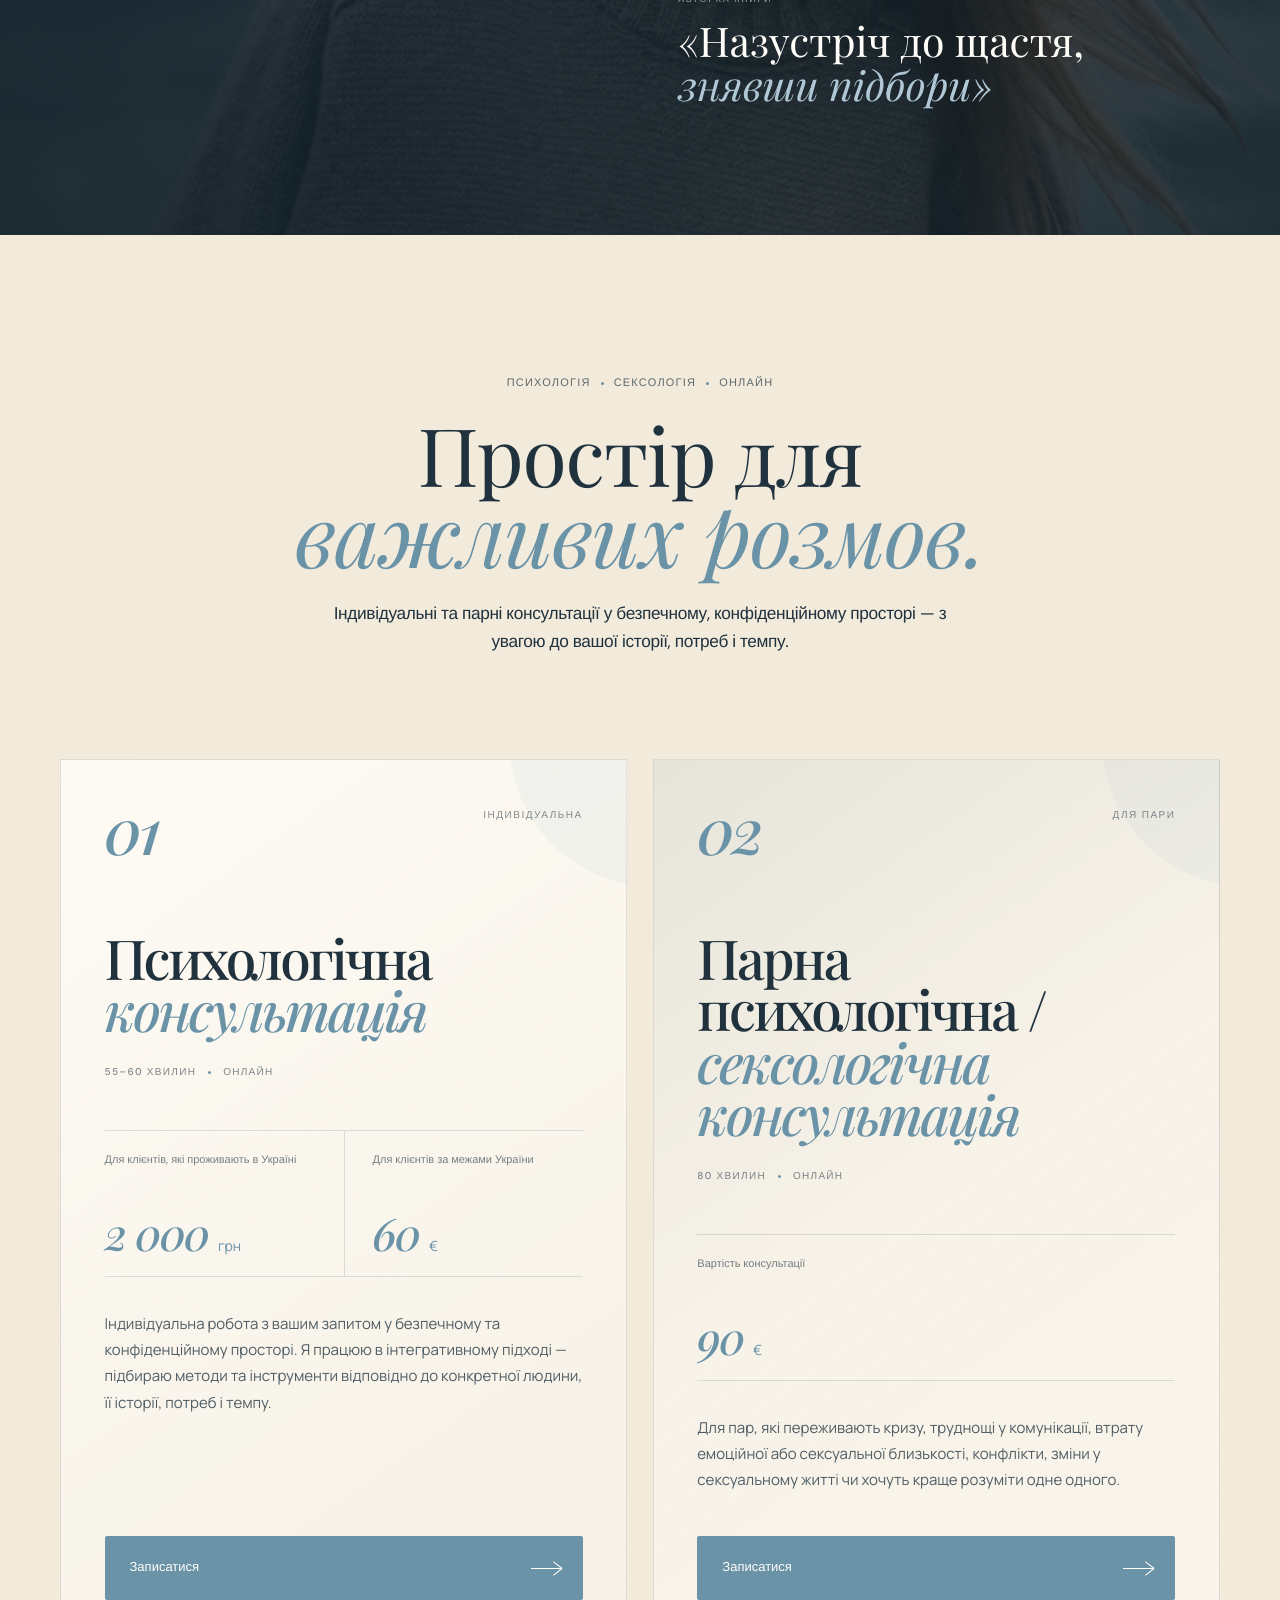
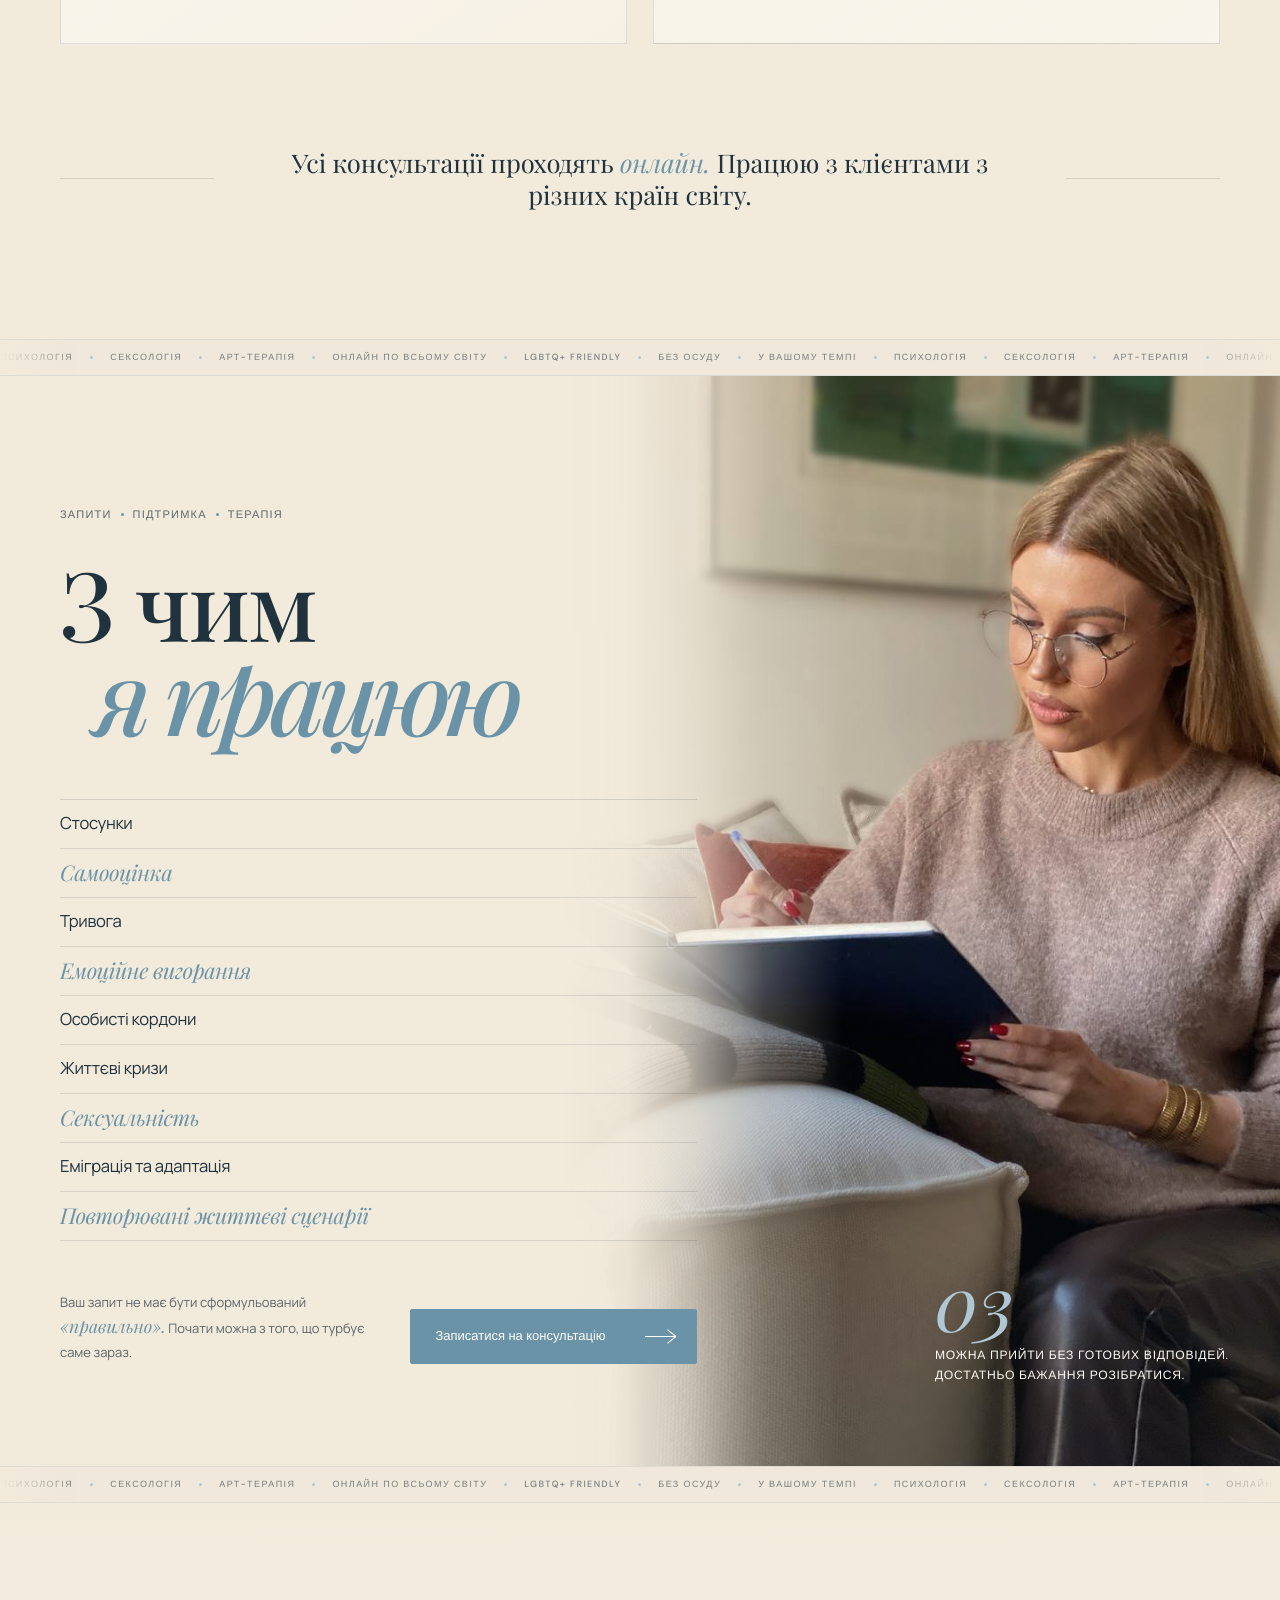
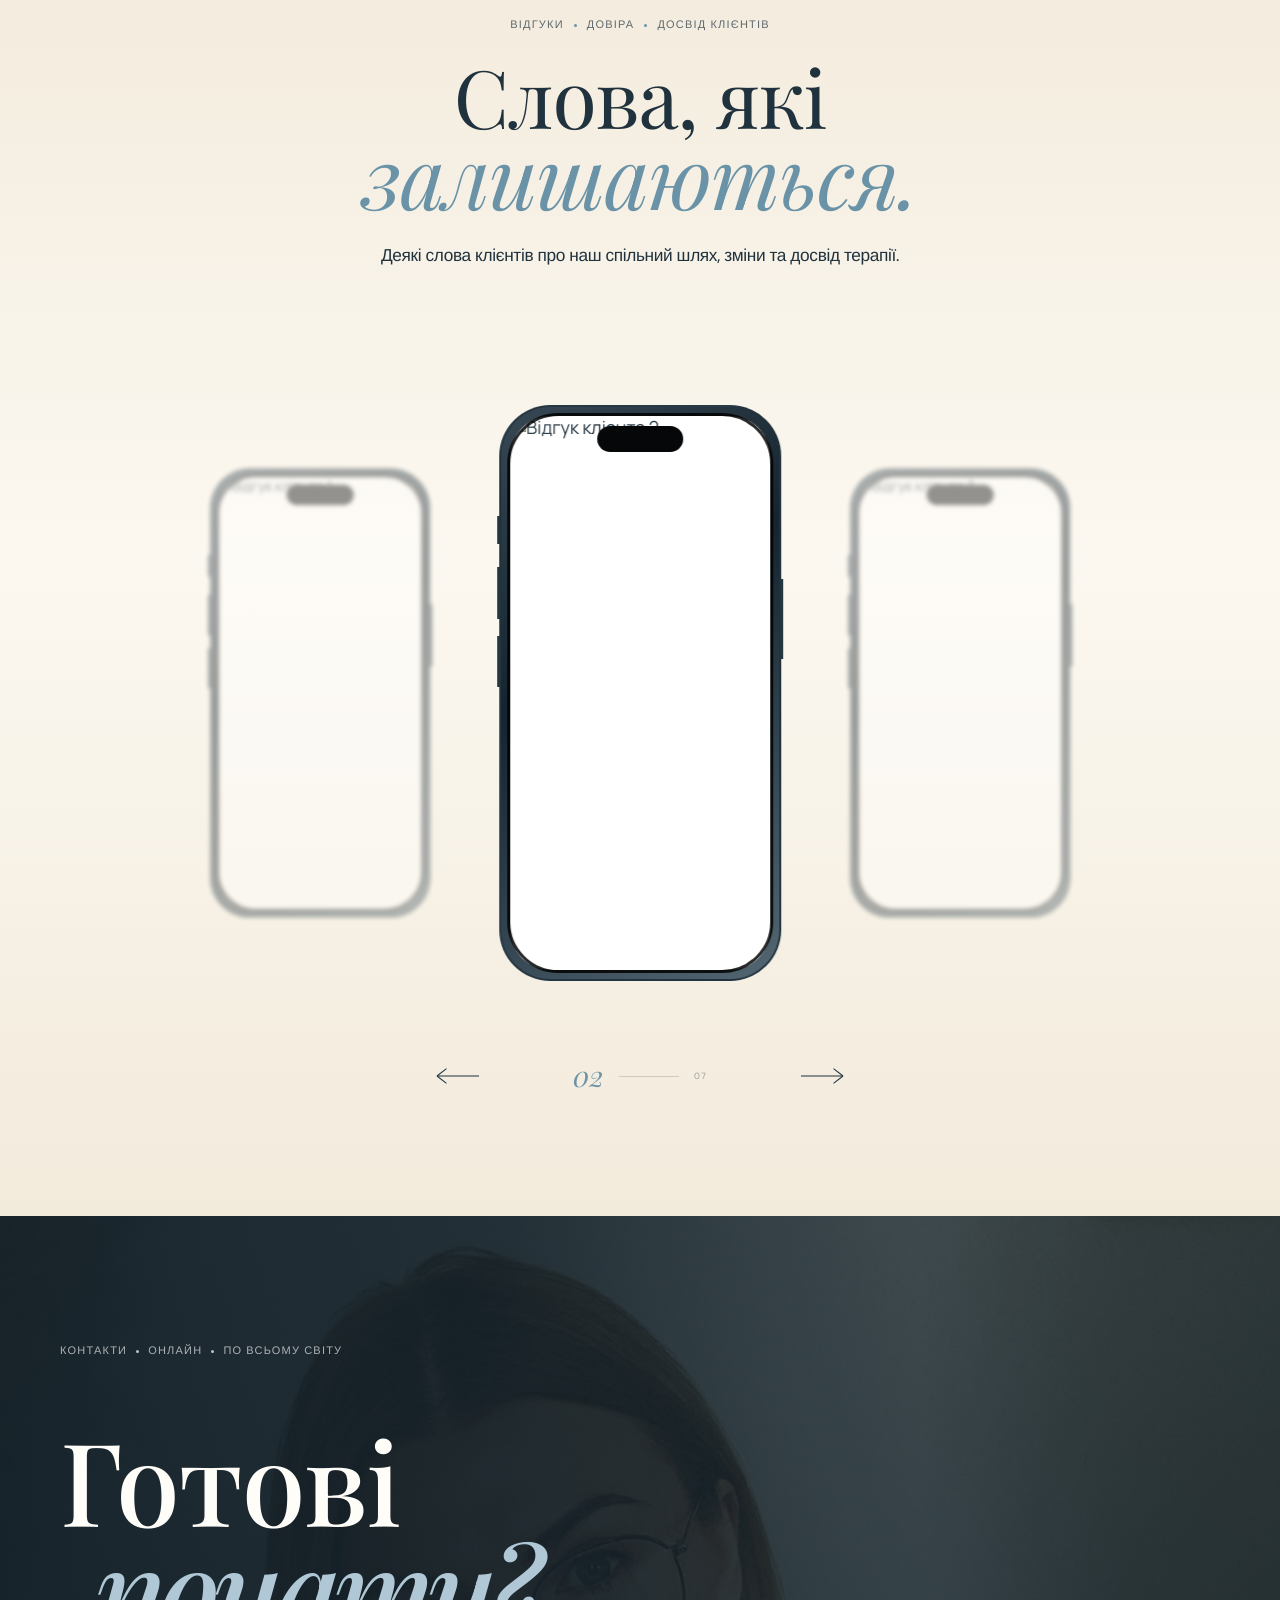
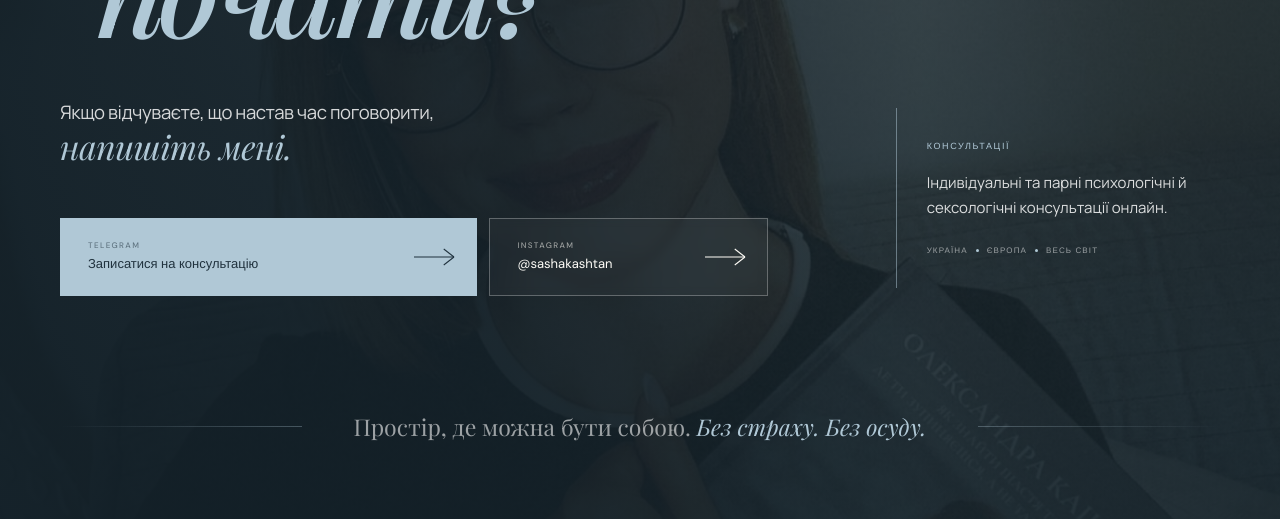
==== commit 7befb708: "Add files via upload" ====
--- a/index.html
+++ b/index.html
@@ -43,8 +43,6 @@
 
           <a href="#for-whom"> З чим працюю </a>
 
-          <a href="#impact"> Діяльність </a>
-
           <a href="#contacts"> Контакти </a>
         </nav>
 
@@ -172,10 +170,6 @@
         </div>
       </header>
 
-      <!-- =======================================================
-     MOBILE MENU
-======================================================= -->
-
       <div
         class="mobile-menu"
         id="mobile-menu"
@@ -222,13 +216,8 @@
               З чим працюю
             </a>
 
-            <a href="#impact">
+            <a href="#contacts">
               <span>05</span>
-              Діяльність
-            </a>
-
-            <a href="#contacts">
-              <span>06</span>
               Контакти
             </a>
           </nav>
@@ -349,7 +338,7 @@
           <div class="hero-copy">
             <div class="hero-kicker reveal" data-reveal>
               <span>Психологиня</span><i></i><span>Сексологиня</span><i></i
-              ><span>Арт-терапевтка</span>
+              ><span>Спікерка</span>
             </div>
 
             <h1
@@ -900,6 +889,190 @@
             </div>
           </div>
         </div>
+        <section
+          class="certificates"
+          id="certificates"
+          aria-labelledby="certificates-title"
+        >
+          <div class="certificates__container">
+            <!-- HEADER -->
+            <div class="section-header">
+              <div class="kicker reveal" data-reveal>
+                <span>Освіта</span>
+                <i></i>
+                <span>Кваліфікація</span>
+                <i></i>
+                <span>Розвиток</span>
+              </div>
+
+              <h2 class="title reveal" data-reveal>
+                <span data-title-line>Професійний</span>
+                <em data-title-line>шлях.</em>
+              </h2>
+
+              <div class="description reveal" data-reveal>
+                <p>
+                  Постійно навчаюся, поглиблюю знання та вдосконалюю професійні
+                  навички, щоб працювати з кожним запитом уважно, сучасно та
+                  відповідально.
+                </p>
+              </div>
+            </div>
+
+            <!-- CAROUSEL -->
+            <div class="certificates-slider" data-certificates-slider>
+              <div
+                class="certificates-slider__viewport"
+                data-certificates-viewport
+              >
+                <div class="certificates-slider__track" data-certificates-track>
+                  <!-- 01 -->
+                  <article class="certificate-slide" data-certificate-slide>
+                    <div class="certificate-slide__paper">
+                      <img
+                        src="img/certificates/certificate-1.jpg"
+                        alt="Сертифікат Олександри Каштан 1"
+                        loading="lazy"
+                      />
+                    </div>
+                  </article>
+
+                  <!-- 02 -->
+                  <article class="certificate-slide" data-certificate-slide>
+                    <div class="certificate-slide__paper">
+                      <img
+                        src="img/certificates/certificate-2.jpg"
+                        alt="Сертифікат Олександри Каштан 2"
+                        loading="lazy"
+                      />
+                    </div>
+                  </article>
+
+                  <!-- 03 -->
+                  <article class="certificate-slide" data-certificate-slide>
+                    <div class="certificate-slide__paper">
+                      <img
+                        src="img/certificates/certificate-3.jpg"
+                        alt="Сертифікат Олександри Каштан 3"
+                        loading="lazy"
+                      />
+                    </div>
+                  </article>
+
+                  <!-- 04 -->
+                  <article class="certificate-slide" data-certificate-slide>
+                    <div class="certificate-slide__paper">
+                      <img
+                        src="img/certificates/certificate-4.jpg"
+                        alt="Сертифікат Олександри Каштан 4"
+                        loading="lazy"
+                      />
+                    </div>
+                  </article>
+
+                  <!-- 05 -->
+                  <article class="certificate-slide" data-certificate-slide>
+                    <div class="certificate-slide__paper">
+                      <img
+                        src="img/certificates/certificate-5.jpg"
+                        alt="Сертифікат Олександри Каштан 5"
+                        loading="lazy"
+                      />
+                    </div>
+                  </article>
+
+                  <!-- 06 -->
+                  <article class="certificate-slide" data-certificate-slide>
+                    <div class="certificate-slide__paper">
+                      <img
+                        src="img/certificates/certificate-6.jpg"
+                        alt="Сертифікат Олександри Каштан 6"
+                        loading="lazy"
+                      />
+                    </div>
+                  </article>
+
+                  <!-- 07 -->
+                  <article class="certificate-slide" data-certificate-slide>
+                    <div class="certificate-slide__paper">
+                      <img
+                        src="img/certificates/certificate-7.jpg"
+                        alt="Сертифікат Олександри Каштан 7"
+                        loading="lazy"
+                      />
+                    </div>
+                  </article>
+                </div>
+              </div>
+
+              <!-- CONTROLS -->
+              <div class="certificates-slider__controls">
+                <button
+                  class="certificate-arrow certificate-arrow--prev"
+                  type="button"
+                  aria-label="Попередній сертифікат"
+                  data-certificate-prev
+                >
+                  <span></span>
+                </button>
+
+                <div class="certificates-counter" aria-live="polite">
+                  <span data-certificate-current> 01 </span>
+
+                  <i></i>
+
+                  <span> 07 </span>
+                </div>
+
+                <button
+                  class="certificate-arrow certificate-arrow--next"
+                  type="button"
+                  aria-label="Наступний сертифікат"
+                  data-certificate-next
+                >
+                  <span></span>
+                </button>
+              </div>
+            </div>
+          </div>
+        </section>
+        <div class="marquee" aria-hidden="true">
+          <div class="marquee__track">
+            <div class="marquee__group">
+              <span>Психологія</span>
+              <i></i>
+              <span>Сексологія</span>
+              <i></i>
+              <span>Арт-терапія</span>
+              <i></i>
+              <span>Онлайн по всьому світу</span>
+              <i></i>
+              <span>LGBTQ+ friendly</span>
+              <i></i>
+              <span>Без осуду</span>
+              <i></i>
+              <span>У вашому темпі</span>
+              <i></i>
+            </div>
+
+            <div class="marquee__group" aria-hidden="true">
+              <span>Психологія</span>
+              <i></i>
+              <span>Сексологія</span>
+              <i></i>
+              <span>Арт-терапія</span>
+              <i></i>
+              <span>Онлайн по всьому світу</span>
+              <i></i>
+              <span>LGBTQ+ friendly</span>
+              <i></i>
+              <span>Без осуду</span>
+              <i></i>
+              <span>У вашому темпі</span>
+              <i></i>
+            </div>
+          </div>
+        </div>
         <section class="impact-section" id="impact">
           <div class="impact-media" aria-hidden="true">
             <img src="img/impact.png" alt="" />
@@ -1276,6 +1449,320 @@
               МОЖНА ПРИЙТИ БЕЗ ГОТОВИХ ВІДПОВІДЕЙ.<br />
               ДОСТАТНЬО БАЖАННЯ РОЗІБРАТИСЯ.
             </p>
+          </div>
+        </section>
+        <div class="marquee" aria-hidden="true">
+          <div class="marquee__track">
+            <div class="marquee__group">
+              <span>Психологія</span>
+              <i></i>
+              <span>Сексологія</span>
+              <i></i>
+              <span>Арт-терапія</span>
+              <i></i>
+              <span>Онлайн по всьому світу</span>
+              <i></i>
+              <span>LGBTQ+ friendly</span>
+              <i></i>
+              <span>Без осуду</span>
+              <i></i>
+              <span>У вашому темпі</span>
+              <i></i>
+            </div>
+
+            <div class="marquee__group" aria-hidden="true">
+              <span>Психологія</span>
+              <i></i>
+              <span>Сексологія</span>
+              <i></i>
+              <span>Арт-терапія</span>
+              <i></i>
+              <span>Онлайн по всьому світу</span>
+              <i></i>
+              <span>LGBTQ+ friendly</span>
+              <i></i>
+              <span>Без осуду</span>
+              <i></i>
+              <span>У вашому темпі</span>
+              <i></i>
+            </div>
+          </div>
+        </div>
+
+        <section
+          class="reviews-section"
+          id="reviews"
+          aria-labelledby="reviews-title"
+        >
+          <div class="reviews-container">
+            <div class="section-header reviews-header">
+              <div class="kicker reveal" data-reveal>
+                <span>Відгуки</span>
+                <i></i>
+                <span>Довіра</span>
+                <i></i>
+                <span>Досвід клієнтів</span>
+              </div>
+
+              <h2 class="title reveal" data-reveal id="reviews-title">
+                <span data-title-line>Слова, які</span>
+                <em data-title-line>залишаються.</em>
+              </h2>
+
+              <div class="description reveal" data-reveal>
+                <p>
+                  Деякі слова клієнтів про наш спільний шлях, зміни та досвід
+                  терапії.
+                </p>
+              </div>
+            </div>
+
+            <div
+              class="reviews-slider"
+              data-reviews-slider
+              tabindex="0"
+              aria-label="Відгуки клієнтів"
+            >
+              <div class="reviews-slider__viewport" data-reviews-viewport>
+                <div class="reviews-slider__track">
+                  <!-- 01 -->
+                  <article class="review-slide" data-review-slide>
+                    <div class="iphone">
+                      <div class="iphone__frame">
+                        <div class="iphone__screen">
+                          <img
+                            src="img/reviews/review-1.jpg"
+                            alt="Відгук клієнта 1"
+                            loading="lazy"
+                          />
+                        </div>
+
+                        <div class="iphone__island"></div>
+
+                        <span
+                          class="iphone__button iphone__button--left-1"
+                        ></span>
+                        <span
+                          class="iphone__button iphone__button--left-2"
+                        ></span>
+                        <span
+                          class="iphone__button iphone__button--left-3"
+                        ></span>
+                        <span
+                          class="iphone__button iphone__button--right"
+                        ></span>
+                      </div>
+                    </div>
+                  </article>
+
+                  <!-- 02 -->
+                  <article class="review-slide" data-review-slide>
+                    <div class="iphone">
+                      <div class="iphone__frame">
+                        <div class="iphone__screen">
+                          <img
+                            src="img/reviews/review-2.jpg"
+                            alt="Відгук клієнта 2"
+                            loading="lazy"
+                          />
+                        </div>
+
+                        <div class="iphone__island"></div>
+
+                        <span
+                          class="iphone__button iphone__button--left-1"
+                        ></span>
+                        <span
+                          class="iphone__button iphone__button--left-2"
+                        ></span>
+                        <span
+                          class="iphone__button iphone__button--left-3"
+                        ></span>
+                        <span
+                          class="iphone__button iphone__button--right"
+                        ></span>
+                      </div>
+                    </div>
+                  </article>
+
+                  <!-- 03 -->
+                  <article class="review-slide" data-review-slide>
+                    <div class="iphone">
+                      <div class="iphone__frame">
+                        <div class="iphone__screen">
+                          <img
+                            src="img/reviews/review-3.jpg"
+                            alt="Відгук клієнта 3"
+                            loading="lazy"
+                          />
+                        </div>
+
+                        <div class="iphone__island"></div>
+
+                        <span
+                          class="iphone__button iphone__button--left-1"
+                        ></span>
+                        <span
+                          class="iphone__button iphone__button--left-2"
+                        ></span>
+                        <span
+                          class="iphone__button iphone__button--left-3"
+                        ></span>
+                        <span
+                          class="iphone__button iphone__button--right"
+                        ></span>
+                      </div>
+                    </div>
+                  </article>
+
+                  <!-- 04 -->
+                  <article class="review-slide" data-review-slide>
+                    <div class="iphone">
+                      <div class="iphone__frame">
+                        <div class="iphone__screen">
+                          <img
+                            src="img/reviews/review-4.jpg"
+                            alt="Відгук клієнта 4"
+                            loading="lazy"
+                          />
+                        </div>
+
+                        <div class="iphone__island"></div>
+
+                        <span
+                          class="iphone__button iphone__button--left-1"
+                        ></span>
+                        <span
+                          class="iphone__button iphone__button--left-2"
+                        ></span>
+                        <span
+                          class="iphone__button iphone__button--left-3"
+                        ></span>
+                        <span
+                          class="iphone__button iphone__button--right"
+                        ></span>
+                      </div>
+                    </div>
+                  </article>
+
+                  <!-- 05 -->
+                  <article class="review-slide" data-review-slide>
+                    <div class="iphone">
+                      <div class="iphone__frame">
+                        <div class="iphone__screen">
+                          <img
+                            src="img/reviews/review-5.jpg"
+                            alt="Відгук клієнта 5"
+                            loading="lazy"
+                          />
+                        </div>
+
+                        <div class="iphone__island"></div>
+
+                        <span
+                          class="iphone__button iphone__button--left-1"
+                        ></span>
+                        <span
+                          class="iphone__button iphone__button--left-2"
+                        ></span>
+                        <span
+                          class="iphone__button iphone__button--left-3"
+                        ></span>
+                        <span
+                          class="iphone__button iphone__button--right"
+                        ></span>
+                      </div>
+                    </div>
+                  </article>
+
+                  <!-- 06 -->
+                  <article class="review-slide" data-review-slide>
+                    <div class="iphone">
+                      <div class="iphone__frame">
+                        <div class="iphone__screen">
+                          <img
+                            src="img/reviews/review-6.jpg"
+                            alt="Відгук клієнта 6"
+                            loading="lazy"
+                          />
+                        </div>
+
+                        <div class="iphone__island"></div>
+
+                        <span
+                          class="iphone__button iphone__button--left-1"
+                        ></span>
+                        <span
+                          class="iphone__button iphone__button--left-2"
+                        ></span>
+                        <span
+                          class="iphone__button iphone__button--left-3"
+                        ></span>
+                        <span
+                          class="iphone__button iphone__button--right"
+                        ></span>
+                      </div>
+                    </div>
+                  </article>
+
+                  <!-- 07 -->
+                  <article class="review-slide" data-review-slide>
+                    <div class="iphone">
+                      <div class="iphone__frame">
+                        <div class="iphone__screen">
+                          <img
+                            src="img/reviews/review-7.jpg"
+                            alt="Відгук клієнта 7"
+                            loading="lazy"
+                          />
+                        </div>
+
+                        <div class="iphone__island"></div>
+
+                        <span
+                          class="iphone__button iphone__button--left-1"
+                        ></span>
+                        <span
+                          class="iphone__button iphone__button--left-2"
+                        ></span>
+                        <span
+                          class="iphone__button iphone__button--left-3"
+                        ></span>
+                        <span
+                          class="iphone__button iphone__button--right"
+                        ></span>
+                      </div>
+                    </div>
+                  </article>
+                </div>
+              </div>
+
+              <div class="reviews-controls">
+                <button
+                  class="reviews-arrow reviews-arrow--prev"
+                  type="button"
+                  aria-label="Попередній відгук"
+                  data-review-prev
+                >
+                  <span></span>
+                </button>
+
+                <div class="reviews-counter">
+                  <span data-review-current>01</span>
+                  <i></i>
+                  <span>07</span>
+                </div>
+
+                <button
+                  class="reviews-arrow reviews-arrow--next"
+                  type="button"
+                  aria-label="Наступний відгук"
+                  data-review-next
+                >
+                  <span></span>
+                </button>
+              </div>
+            </div>
           </div>
         </section>
         <section
--- a/style.css
+++ b/style.css
@@ -1573,12 +1573,6 @@
     flex-direction: column;
 
     justify-content: center;
-
-    opacity: 0;
-
-    transform: translate3d(0, 35px, 0);
-
-    filter: blur(5px);
   }
 
   .expertise-fact:not(:last-child)::after {
@@ -1656,7 +1650,7 @@
   }
 
   .title em {
-    font-size: clamp(54px, 16vw, 72px);
+    font-size: clamp(45px, 13vw, 65px);
   }
 
   .description {
@@ -4614,3 +4608,1326 @@
     font-size: clamp(61px, 19vw, 82px);
   }
 }
+
+/* =========================================================
+   CERTIFICATES
+========================================================= */
+
+.certificates {
+  position: relative;
+
+  overflow: hidden;
+
+  padding: 120px 0;
+
+  background: linear-gradient(
+    180deg,
+    var(--cream) 0%,
+    rgba(255, 253, 248, 0.72) 50%,
+    var(--cream) 100%
+  );
+}
+
+.certificates__container {
+  width: min(calc(100% - 80px), 1480px);
+
+  margin-inline: auto;
+}
+
+/* =========================================================
+   HEADER
+========================================================= */
+
+.certificates__header {
+  width: min(1180px, 100%);
+
+  margin: 0 auto clamp(60px, 7vw, 105px);
+}
+
+.certificates__kicker {
+  margin-bottom: clamp(28px, 3vw, 42px);
+}
+
+.certificates__heading-row {
+  display: grid;
+
+  grid-template-columns:
+    minmax(0, 1fr)
+    minmax(300px, 0.44fr);
+
+  align-items: end;
+
+  gap: clamp(50px, 8vw, 130px);
+}
+
+/* =========================================================
+   TITLE
+========================================================= */
+
+.certificates__title {
+  margin: 0;
+
+  display: flex;
+  flex-direction: column;
+
+  font-family: var(--font-display);
+
+  font-weight: 500;
+
+  line-height: 0.84;
+
+  letter-spacing: -0.045em;
+}
+
+.certificates__title > span {
+  font-size: clamp(64px, 6.8vw, 112px);
+}
+
+.certificates__title em {
+  width: fit-content;
+
+  margin: 0.08em 0 0 0.32em;
+
+  color: var(--blue);
+
+  font-size: clamp(67px, 7.2vw, 120px);
+
+  font-style: italic;
+
+  font-weight: 500;
+
+  transform: rotate(-2deg);
+}
+
+/* reveal + rotation */
+
+.certificates__title em.reveal {
+  transform: translateY(24px) rotate(-2deg);
+}
+
+.certificates__title em.reveal.is-visible {
+  transform: translateY(0) rotate(-2deg);
+}
+
+/* =========================================================
+   INTRO
+========================================================= */
+
+.certificates__intro {
+  max-width: 380px;
+
+  margin: 0 0 8px;
+
+  color: rgba(32, 50, 62, 0.66);
+
+  font-size: 14px;
+
+  line-height: 1.7;
+}
+
+/* =========================================================
+   SLIDER
+========================================================= */
+
+.certificates-slider {
+  position: relative;
+
+  width: 100%;
+}
+
+.certificates-slider__viewport {
+  position: relative;
+
+  width: 100%;
+
+  height: clamp(440px, 42vw, 680px);
+
+  overflow: hidden;
+
+  touch-action: pan-y;
+}
+
+/*
+  Track occupies full viewport.
+  Slides will be positioned from center with JS.
+*/
+
+.certificates-slider__track {
+  position: relative;
+
+  width: 100%;
+  height: 100%;
+}
+
+/* =========================================================
+   SLIDE
+========================================================= */
+
+.certificate-slide {
+  position: absolute;
+
+  top: 50%;
+  left: 50%;
+
+  width: clamp(300px, 28vw, 470px);
+
+  display: grid;
+
+  place-items: center;
+
+  opacity: 0;
+
+  pointer-events: none;
+
+  transform: translate(-50%, -50%) scale(0.72);
+
+  filter: blur(5px);
+
+  transition:
+    transform 0.85s cubic-bezier(0.16, 1, 0.3, 1),
+    opacity 0.65s ease,
+    filter 0.75s ease;
+
+  will-change: transform, opacity, filter;
+}
+
+/* center */
+
+.certificate-slide.is-active {
+  z-index: 5;
+
+  opacity: 1;
+
+  pointer-events: auto;
+
+  transform: translate(-50%, -50%) scale(1);
+
+  filter: blur(0);
+}
+
+/* left */
+
+.certificate-slide.is-prev {
+  z-index: 3;
+
+  opacity: 0.48;
+
+  pointer-events: auto;
+
+  transform: translate(calc(-50% - clamp(310px, 29vw, 470px)), -50%) scale(0.78);
+
+  filter: blur(2.2px);
+}
+
+/* right */
+
+.certificate-slide.is-next {
+  z-index: 3;
+
+  opacity: 0.48;
+
+  pointer-events: auto;
+
+  transform: translate(calc(-50% + clamp(310px, 29vw, 470px)), -50%) scale(0.78);
+
+  filter: blur(2.2px);
+}
+
+/* hidden */
+
+.certificate-slide.is-hidden-left {
+  transform: translate(calc(-50% - 70vw), -50%) scale(0.65);
+
+  opacity: 0;
+}
+
+.certificate-slide.is-hidden-right {
+  transform: translate(calc(-50% + 70vw), -50%) scale(0.65);
+
+  opacity: 0;
+}
+
+/* =========================================================
+   PAPER
+========================================================= */
+
+.certificate-slide__paper {
+  position: relative;
+
+  width: 100%;
+  height: 100%;
+
+  display: flex;
+
+  align-items: center;
+  justify-content: center;
+
+  padding: 10px;
+
+  background: rgba(255, 253, 248, 0.52);
+
+  border: 1px solid rgba(32, 50, 62, 0.12);
+
+  transition:
+    box-shadow 0.7s ease,
+    border-color 0.5s ease;
+}
+
+/* elegant offset border */
+
+.certificate-slide__paper::after {
+  content: "";
+
+  position: absolute;
+
+  inset: 9px;
+
+  border: 1px solid rgba(106, 147, 168, 0.12);
+
+  pointer-events: none;
+}
+
+/* =========================================================
+   CERTIFICATE IMAGE
+========================================================= */
+
+.certificate-slide img {
+  width: 100%;
+  height: 100%;
+
+  display: block;
+
+  object-fit: contain;
+
+  object-position: center;
+
+  background: #fff;
+
+  user-select: none;
+
+  -webkit-user-drag: none;
+}
+
+/* active certificate feels more premium */
+
+.certificate-slide.is-active .certificate-slide__paper {
+  border-color: rgba(106, 147, 168, 0.25);
+
+  box-shadow: 0 32px 90px rgba(32, 50, 62, 0.13);
+}
+
+/* =========================================================
+   CONTROLS
+========================================================= */
+
+.certificates-slider__controls {
+  width: min(440px, 100%);
+
+  margin: clamp(25px, 3vw, 42px) auto 0;
+
+  display: grid;
+
+  grid-template-columns:
+    62px
+    1fr
+    62px;
+
+  align-items: center;
+
+  gap: 25px;
+}
+
+/* =========================================================
+   ARROWS
+========================================================= */
+
+.certificate-arrow {
+  position: relative;
+
+  width: 62px;
+  height: 48px;
+
+  padding: 0;
+
+  border: 0;
+
+  background: transparent;
+
+  color: var(--ink);
+
+  cursor: pointer;
+}
+
+/* line */
+
+.certificate-arrow span {
+  position: absolute;
+
+  top: 50%;
+
+  width: 42px;
+  height: 1px;
+
+  background: currentColor;
+
+  transform: translateY(-50%);
+
+  transition: width 0.4s cubic-bezier(0.16, 1, 0.3, 1);
+}
+
+/* arrow head */
+
+.certificate-arrow span::before,
+.certificate-arrow span::after {
+  content: "";
+
+  position: absolute;
+
+  top: 0;
+
+  width: 12px;
+  height: 1px;
+
+  background: currentColor;
+}
+
+.certificate-arrow--prev span {
+  left: 7px;
+}
+
+.certificate-arrow--prev span::before,
+.certificate-arrow--prev span::after {
+  left: 0;
+
+  transform-origin: left center;
+}
+
+.certificate-arrow--prev span::before {
+  transform: rotate(38deg);
+}
+
+.certificate-arrow--prev span::after {
+  transform: rotate(-38deg);
+}
+
+.certificate-arrow--next span {
+  right: 7px;
+}
+
+.certificate-arrow--next span::before,
+.certificate-arrow--next span::after {
+  right: 0;
+
+  transform-origin: right center;
+}
+
+.certificate-arrow--next span::before {
+  transform: rotate(38deg);
+}
+
+.certificate-arrow--next span::after {
+  transform: rotate(-38deg);
+}
+
+@media (hover: hover) {
+  .certificate-arrow:hover {
+    color: var(--blue);
+  }
+
+  .certificate-arrow:hover span {
+    width: 50px;
+  }
+}
+
+/* =========================================================
+   COUNTER
+========================================================= */
+
+.certificates-counter {
+  display: flex;
+
+  align-items: center;
+  justify-content: center;
+
+  gap: 15px;
+
+  color: rgba(32, 50, 62, 0.42);
+
+  font-family: var(--font-ui);
+
+  font-size: 9px;
+
+  letter-spacing: 0.14em;
+}
+
+.certificates-counter [data-certificate-current] {
+  color: var(--blue);
+
+  font-family: var(--font-display);
+
+  font-size: 28px;
+
+  font-style: italic;
+
+  letter-spacing: 0;
+}
+
+.certificates-counter i {
+  width: 60px;
+  height: 1px;
+
+  background: rgba(32, 50, 62, 0.18);
+}
+
+/* =========================================================
+   TABLET
+========================================================= */
+
+@media (max-width: 1100px) {
+  .certificates__container {
+    width: calc(100% - 60px);
+  }
+
+  .certificates-slider__viewport {
+    height: clamp(430px, 55vw, 610px);
+  }
+
+  .certificate-slide {
+    width: clamp(270px, 36vw, 390px);
+  }
+
+  .certificate-slide.is-prev {
+    transform: translate(calc(-50% - 31vw), -50%) scale(0.76);
+  }
+
+  .certificate-slide.is-next {
+    transform: translate(calc(-50% + 31vw), -50%) scale(0.76);
+  }
+}
+
+/* =========================================================
+   MOBILE
+========================================================= */
+
+@media (max-width: 700px) {
+  .certificates {
+    padding: 60px 0;
+  }
+  .certificates .section-header {
+    padding-left: 18px;
+    padding-right: 18px;
+  }
+  .certificates__container {
+    width: 100%;
+  }
+
+  .certificates__header {
+    width: calc(100% - 36px);
+
+    margin-bottom: 45px;
+  }
+
+  .certificates__heading-row {
+    display: block;
+  }
+
+  .certificates__title {
+    line-height: 0.88;
+  }
+
+  .certificates__title > span {
+    font-size: clamp(47px, 13vw, 65px);
+  }
+
+  .certificates__title em {
+    margin-left: 0.14em;
+
+    font-size: clamp(53px, 15vw, 76px);
+  }
+
+  .certificates__intro {
+    max-width: 330px;
+
+    margin-top: 30px;
+
+    font-size: 13px;
+  }
+
+  /*
+    IMPORTANT:
+    no horizontal container padding here,
+    because side certificates must be visible.
+  */
+
+  .certificates-slider__viewport {
+    height: clamp(405px, 125vw, 590px);
+
+    overflow: hidden;
+  }
+
+  .certificate-slide {
+    /*
+      Center certificate ~70% viewport.
+    */
+    width: 70vw;
+
+    max-width: 330px;
+  }
+
+  .certificate-slide.is-active {
+    transform: translate(-50%, -50%) scale(1);
+  }
+
+  /*
+    Only ~20% of neighbour certificates
+    remain visible.
+  */
+
+  .certificate-slide.is-prev {
+    opacity: 0.42;
+
+    transform: translate(calc(-50% - 61vw), -50%) scale(0.78);
+
+    filter: blur(2.5px);
+  }
+
+  .certificate-slide.is-next {
+    opacity: 0.42;
+
+    transform: translate(calc(-50% + 61vw), -50%) scale(0.78);
+
+    filter: blur(2.5px);
+  }
+
+  .certificate-slide__paper {
+    padding: 6px;
+
+    box-shadow: 0 22px 55px rgba(32, 50, 62, 0.11);
+  }
+
+  .certificate-slide__paper::after {
+    inset: 6px;
+  }
+
+  .certificates-slider__controls {
+    width: calc(100% - 38px);
+
+    grid-template-columns:
+      55px
+      1fr
+      55px;
+
+    margin-top: 20px;
+  }
+
+  .certificate-arrow {
+    width: 55px;
+  }
+}
+
+/* =========================================================
+   SMALL MOBILE
+========================================================= */
+
+@media (max-width: 390px) {
+  .certificates__header {
+    width: calc(100% - 28px);
+  }
+
+  .certificate-slide {
+    width: 72vw;
+
+    height: 104vw;
+  }
+
+  .certificate-slide.is-prev {
+    transform: translate(calc(-50% - 63vw), -50%) scale(0.77);
+  }
+
+  .certificate-slide.is-next {
+    transform: translate(calc(-50% + 63vw), -50%) scale(0.77);
+  }
+}
+
+/* =========================================================
+   REDUCED MOTION
+========================================================= */
+
+@media (prefers-reduced-motion: reduce) {
+  .certificate-slide {
+    transition: none !important;
+  }
+}
+
+/* =========================================================
+   REVIEWS
+========================================================= */
+
+.reviews-section {
+  position: relative;
+  overflow: hidden;
+
+  padding: clamp(105px, 9vw, 160px) 0 clamp(95px, 9vw, 150px);
+
+  background: linear-gradient(
+    180deg,
+    var(--cream),
+    rgba(255, 253, 248, 0.75) 50%,
+    var(--cream)
+  );
+}
+
+.reviews-container {
+  width: min(calc(100% - 80px), 1480px);
+
+  margin-inline: auto;
+}
+
+.reviews-header {
+  max-width: 900px;
+
+  margin: 0 auto clamp(60px, 7vw, 100px);
+
+  text-align: center;
+}
+
+.reviews-header .kicker {
+  justify-content: center;
+}
+
+.reviews-header .description {
+  max-width: 620px;
+
+  margin-inline: auto;
+}
+
+/* =========================================================
+   CAROUSEL
+========================================================= */
+
+.reviews-slider {
+  position: relative;
+}
+
+.reviews-slider__viewport {
+  position: relative;
+
+  height: clamp(590px, 52vw, 800px);
+
+  overflow: hidden;
+
+  touch-action: pan-y;
+}
+
+.reviews-slider__track {
+  position: relative;
+
+  width: 100%;
+  height: 100%;
+}
+
+/* =========================================================
+   SLIDE
+========================================================= */
+
+.review-slide {
+  position: absolute;
+
+  top: 50%;
+  left: 50%;
+
+  width: clamp(250px, 22vw, 360px);
+
+  height: clamp(510px, 45vw, 720px);
+
+  opacity: 0;
+
+  pointer-events: none;
+
+  transform: translate(-50%, -50%) scale(0.68);
+
+  filter: blur(6px);
+
+  transition:
+    transform 0.85s cubic-bezier(0.16, 1, 0.3, 1),
+    filter 0.75s ease,
+    opacity 0.65s ease;
+
+  will-change: transform, opacity, filter;
+}
+
+.review-slide.is-active {
+  z-index: 5;
+
+  opacity: 1;
+
+  pointer-events: auto;
+
+  transform: translate(-50%, -50%) scale(1);
+
+  filter: blur(0);
+}
+
+.review-slide.is-prev {
+  z-index: 3;
+
+  opacity: 0.42;
+
+  pointer-events: auto;
+
+  transform: translate(calc(-50% - clamp(260px, 25vw, 420px)), -50%) scale(0.78);
+
+  filter: blur(2.5px);
+}
+
+.review-slide.is-next {
+  z-index: 3;
+
+  opacity: 0.42;
+
+  pointer-events: auto;
+
+  transform: translate(calc(-50% + clamp(260px, 25vw, 420px)), -50%) scale(0.78);
+
+  filter: blur(2.5px);
+}
+
+.review-slide.is-hidden-left {
+  opacity: 0;
+
+  transform: translate(calc(-50% - 70vw), -50%) scale(0.6);
+}
+
+.review-slide.is-hidden-right {
+  opacity: 0;
+
+  transform: translate(calc(-50% + 70vw), -50%) scale(0.6);
+}
+
+/* =========================================================
+   IPHONE
+========================================================= */
+
+.iphone {
+  width: 100%;
+  height: 100%;
+
+  display: grid;
+
+  place-items: center;
+}
+
+.iphone__frame {
+  position: relative;
+
+  width: 100%;
+  height: 100%;
+
+  padding: 9px;
+
+  border: 2px solid rgba(32, 50, 62, 0.82);
+
+  border-radius: clamp(42px, 4vw, 62px);
+
+  background: linear-gradient(145deg, #384854, #15242e 40%, #536773 100%);
+
+  transition:
+    box-shadow 0.7s ease,
+    transform 0.7s cubic-bezier(0.16, 1, 0.3, 1);
+}
+
+/* inner black bezel */
+
+.iphone__frame::before {
+  content: "";
+
+  position: absolute;
+
+  inset: 6px;
+
+  border: 3px solid rgba(0, 0, 0, 0.84);
+
+  border-radius: inherit;
+
+  pointer-events: none;
+
+  z-index: 4;
+}
+
+/* glass */
+
+.iphone__frame::after {
+  content: "";
+
+  position: absolute;
+
+  inset: 10px;
+
+  z-index: 3;
+
+  border-radius: calc(clamp(42px, 4vw, 62px) - 10px);
+
+  background: linear-gradient(
+    115deg,
+    rgba(255, 255, 255, 0.11),
+    transparent 20%,
+    transparent 78%,
+    rgba(255, 255, 255, 0.04)
+  );
+
+  pointer-events: none;
+}
+
+/* =========================================================
+   SCREEN
+========================================================= */
+
+.iphone__screen {
+  position: relative;
+
+  width: 100%;
+  height: 100%;
+
+  overflow: hidden;
+
+  border-radius: calc(clamp(42px, 4vw, 62px) - 11px);
+
+  background: #fff;
+}
+
+.iphone__screen img {
+  width: 100%;
+  height: 100%;
+
+  display: block;
+
+  object-fit: cover;
+
+  object-position: top center;
+
+  user-select: none;
+
+  -webkit-user-drag: none;
+}
+
+/* =========================================================
+   DYNAMIC ISLAND
+========================================================= */
+
+.iphone__island {
+  position: absolute;
+
+  z-index: 10;
+
+  top: 19px;
+  left: 50%;
+
+  width: 31%;
+  height: 26px;
+
+  border-radius: 999px;
+
+  background: #050708;
+
+  transform: translateX(-50%);
+}
+
+/* =========================================================
+   IPHONE SIDE BUTTONS
+========================================================= */
+
+.iphone__button {
+  position: absolute;
+
+  display: block;
+
+  width: 3px;
+
+  background: #243640;
+}
+
+.iphone__button--left-1 {
+  left: -4px;
+
+  top: 19%;
+
+  height: 5%;
+}
+
+.iphone__button--left-2 {
+  left: -4px;
+
+  top: 28%;
+
+  height: 9%;
+}
+
+.iphone__button--left-3 {
+  left: -4px;
+
+  top: 40%;
+
+  height: 9%;
+}
+
+.iphone__button--right {
+  right: -4px;
+
+  top: 30%;
+
+  height: 14%;
+}
+
+/* =========================================================
+   CLICKABLE SIDE PHONES
+========================================================= */
+
+@media (hover: hover) {
+  .review-slide.is-prev,
+  .review-slide.is-next {
+    cursor: pointer;
+  }
+
+  .review-slide.is-prev:hover,
+  .review-slide.is-next:hover {
+    opacity: 0.62;
+
+    filter: blur(1px);
+  }
+}
+
+/* =========================================================
+   CONTROLS
+========================================================= */
+
+.reviews-controls {
+  width: min(420px, 100%);
+
+  margin: 25px auto 0;
+
+  display: grid;
+
+  grid-template-columns:
+    62px
+    1fr
+    62px;
+
+  align-items: center;
+
+  gap: 25px;
+}
+
+/* =========================================================
+   ARROWS
+========================================================= */
+
+.reviews-arrow {
+  position: relative;
+
+  width: 62px;
+  height: 50px;
+
+  padding: 0;
+
+  border: 0;
+
+  background: transparent;
+
+  color: var(--ink);
+
+  cursor: pointer;
+}
+
+.reviews-arrow span {
+  position: absolute;
+
+  top: 50%;
+
+  width: 42px;
+  height: 1px;
+
+  background: currentColor;
+
+  transform: translateY(-50%);
+
+  transition: width 0.4s cubic-bezier(0.16, 1, 0.3, 1);
+}
+
+.reviews-arrow span::before,
+.reviews-arrow span::after {
+  content: "";
+
+  position: absolute;
+
+  width: 12px;
+  height: 1px;
+
+  background: currentColor;
+}
+
+/* left */
+
+.reviews-arrow--prev span {
+  left: 7px;
+}
+
+.reviews-arrow--prev span::before,
+.reviews-arrow--prev span::after {
+  left: 0;
+
+  transform-origin: left center;
+}
+
+.reviews-arrow--prev span::before {
+  transform: rotate(38deg);
+}
+
+.reviews-arrow--prev span::after {
+  transform: rotate(-38deg);
+}
+
+/* right */
+
+.reviews-arrow--next span {
+  right: 7px;
+}
+
+.reviews-arrow--next span::before,
+.reviews-arrow--next span::after {
+  right: 0;
+
+  transform-origin: right center;
+}
+
+.reviews-arrow--next span::before {
+  transform: rotate(38deg);
+}
+
+.reviews-arrow--next span::after {
+  transform: rotate(-38deg);
+}
+
+@media (hover: hover) {
+  .reviews-arrow:hover {
+    color: var(--blue);
+  }
+
+  .reviews-arrow:hover span {
+    width: 51px;
+  }
+}
+
+/* =========================================================
+   COUNTER
+========================================================= */
+
+.reviews-counter {
+  display: flex;
+
+  align-items: center;
+  justify-content: center;
+
+  gap: 15px;
+
+  color: rgba(32, 50, 62, 0.4);
+
+  font-family: var(--font-ui);
+
+  font-size: 9px;
+
+  letter-spacing: 0.14em;
+}
+
+.reviews-counter [data-review-current] {
+  color: var(--blue);
+
+  font-family: var(--font-display);
+
+  font-size: 29px;
+
+  font-style: italic;
+
+  letter-spacing: 0;
+}
+
+.reviews-counter i {
+  width: 60px;
+  height: 1px;
+
+  background: rgba(32, 50, 62, 0.18);
+}
+
+/* =========================================================
+   TABLET
+========================================================= */
+
+@media (max-width: 1100px) {
+  .reviews-container {
+    width: calc(100% - 60px);
+  }
+
+  .review-slide {
+    width: clamp(230px, 29vw, 320px);
+
+    height: clamp(470px, 58vw, 650px);
+  }
+
+  .review-slide.is-prev {
+    transform: translate(calc(-50% - 29vw), -50%) scale(0.76);
+  }
+
+  .review-slide.is-next {
+    transform: translate(calc(-50% + 29vw), -50%) scale(0.76);
+  }
+}
+
+/* =========================================================
+   MOBILE
+========================================================= */
+
+@media (max-width: 700px) {
+  .reviews-section {
+    padding: 60px 0;
+  }
+
+  .reviews-container {
+    width: 100%;
+  }
+
+  .reviews-header {
+    width: calc(100% - 36px);
+
+    margin-bottom: 42px;
+    padding-left: 18px;
+    padding-right: 18px;
+    text-align: left;
+  }
+
+  .reviews-header .kicker {
+    justify-content: flex-start;
+  }
+
+  .reviews-header .description {
+    margin-left: 0;
+  }
+
+  .reviews-slider__viewport {
+    height: min(148vw, 660px);
+  }
+
+  /*
+    Main iPhone around 70% viewport width
+  */
+
+  .review-slide {
+    width: 69vw;
+
+    max-width: 330px;
+
+    height: min(140vw, 620px);
+
+    max-height: 620px;
+  }
+
+  .review-slide.is-active {
+    transform: translate(-50%, -50%) scale(1);
+  }
+
+  /*
+    About 20% of side phones visible
+  */
+
+  .review-slide.is-prev {
+    opacity: 0.38;
+
+    transform: translate(calc(-50% - 60vw), -50%) scale(0.78);
+
+    filter: blur(3px);
+  }
+
+  .review-slide.is-next {
+    opacity: 0.38;
+
+    transform: translate(calc(-50% + 60vw), -50%) scale(0.78);
+
+    filter: blur(3px);
+  }
+
+  .iphone__frame {
+    padding: 7px;
+
+    border-radius: 42px;
+  }
+
+  .iphone__screen {
+    border-radius: 33px;
+  }
+
+  .iphone__frame::before {
+    inset: 5px;
+
+    border-radius: 37px;
+  }
+
+  .iphone__frame::after {
+    inset: 8px;
+
+    border-radius: 33px;
+  }
+
+  .iphone__island {
+    top: 15px;
+
+    height: 23px;
+
+    width: 32%;
+  }
+
+  .reviews-controls {
+    width: calc(100% - 40px);
+
+    margin-top: 17px;
+
+    grid-template-columns:
+      55px
+      1fr
+      55px;
+  }
+}
+
+/* =========================================================
+   SMALL MOBILE
+========================================================= */
+
+@media (max-width: 390px) {
+  .reviews-header {
+    width: calc(100% - 28px);
+  }
+
+  .review-slide {
+    width: 72vw;
+
+    height: 145vw;
+
+    max-height: 590px;
+  }
+
+  .review-slide.is-prev {
+    transform: translate(calc(-50% - 63vw), -50%) scale(0.77);
+  }
+
+  .review-slide.is-next {
+    transform: translate(calc(-50% + 63vw), -50%) scale(0.77);
+  }
+}
+
+/* =========================================================
+   REDUCED MOTION
+========================================================= */
+
+@media (prefers-reduced-motion: reduce) {
+  .review-slide,
+  .iphone__frame {
+    transition: none !important;
+  }
+}
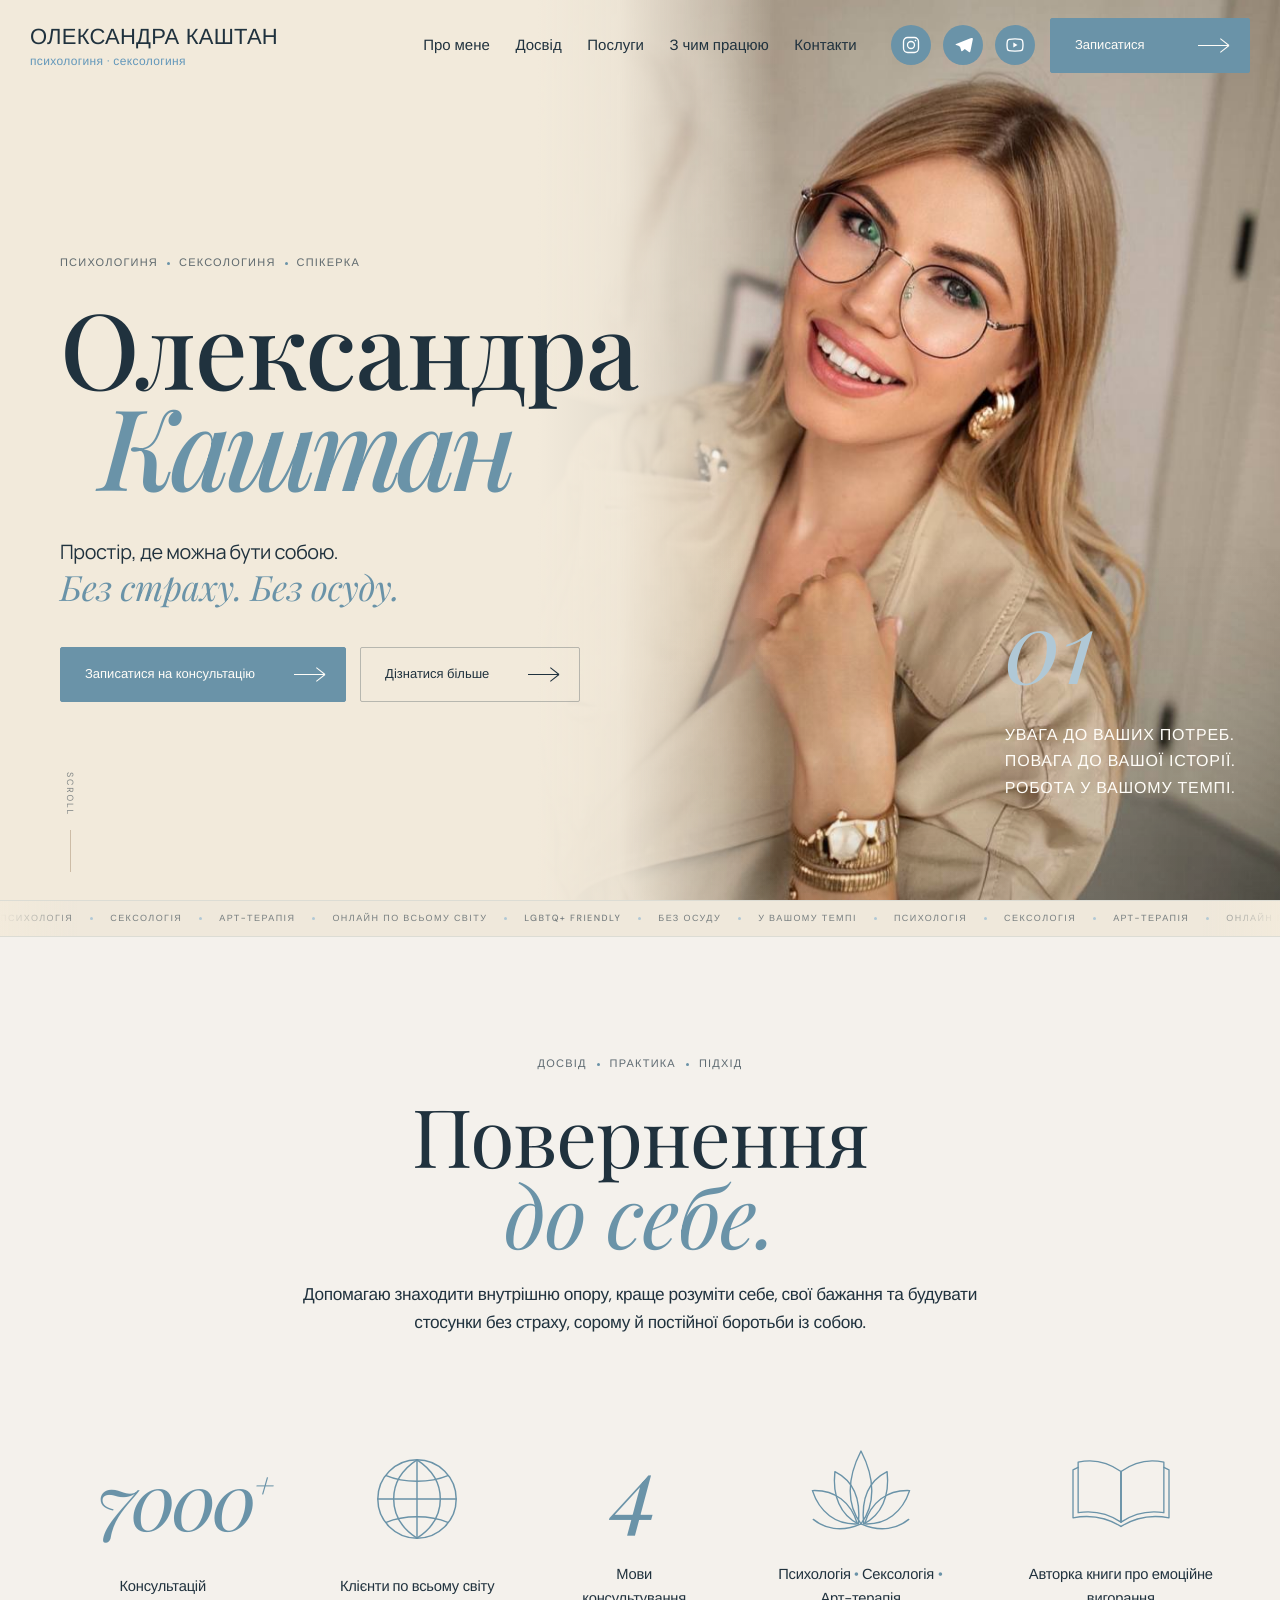
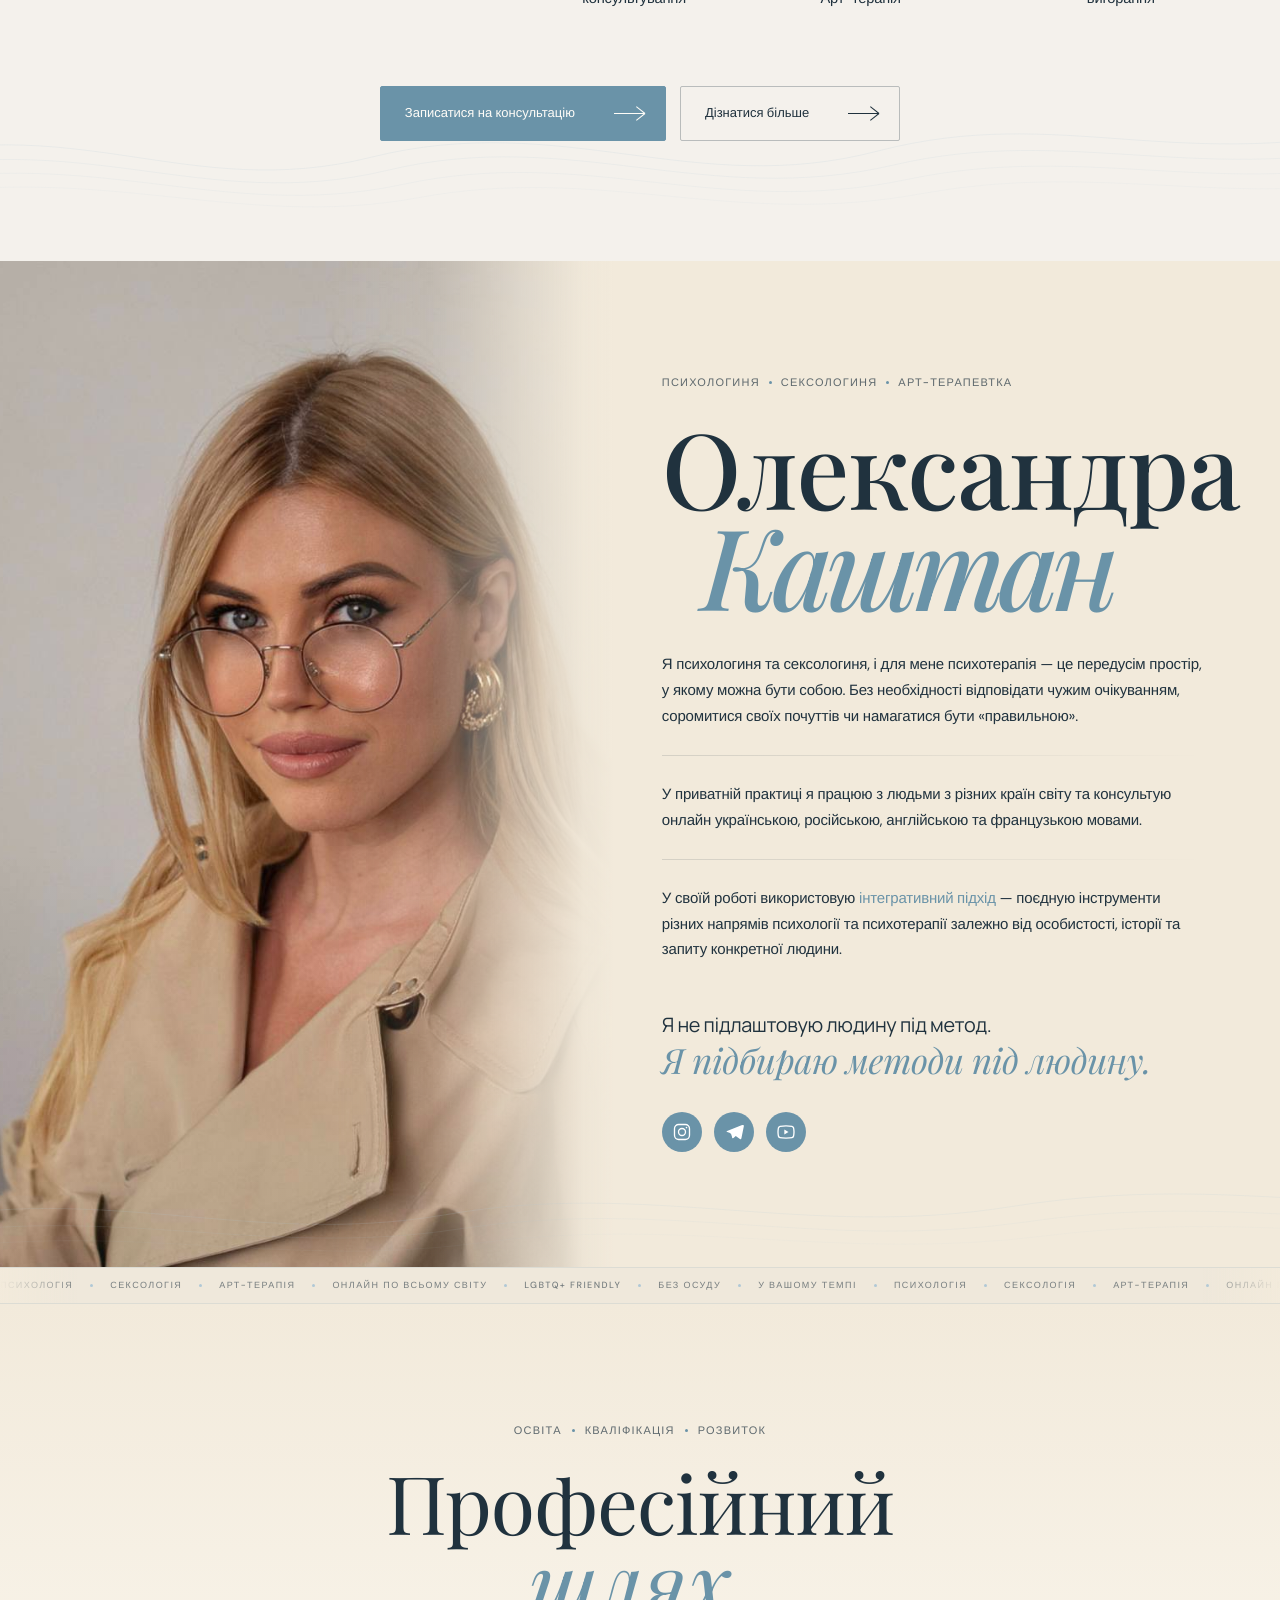
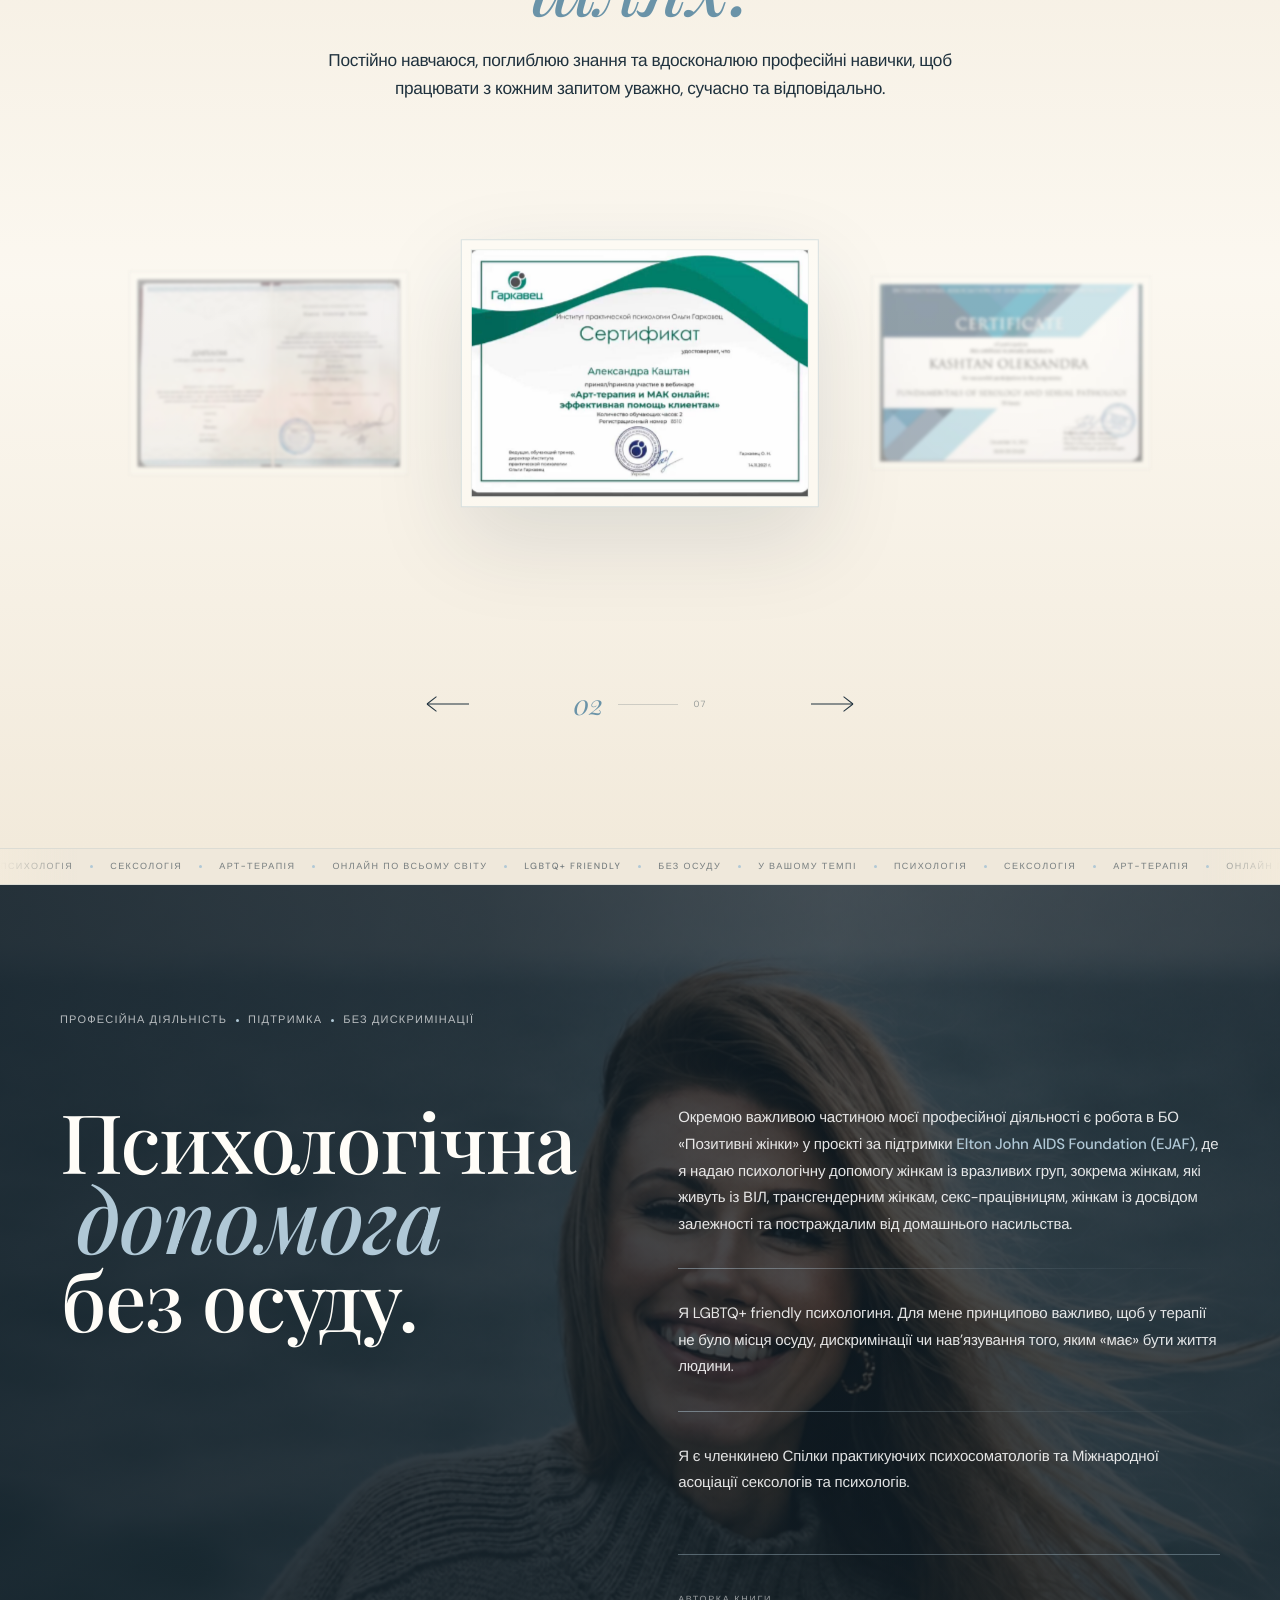
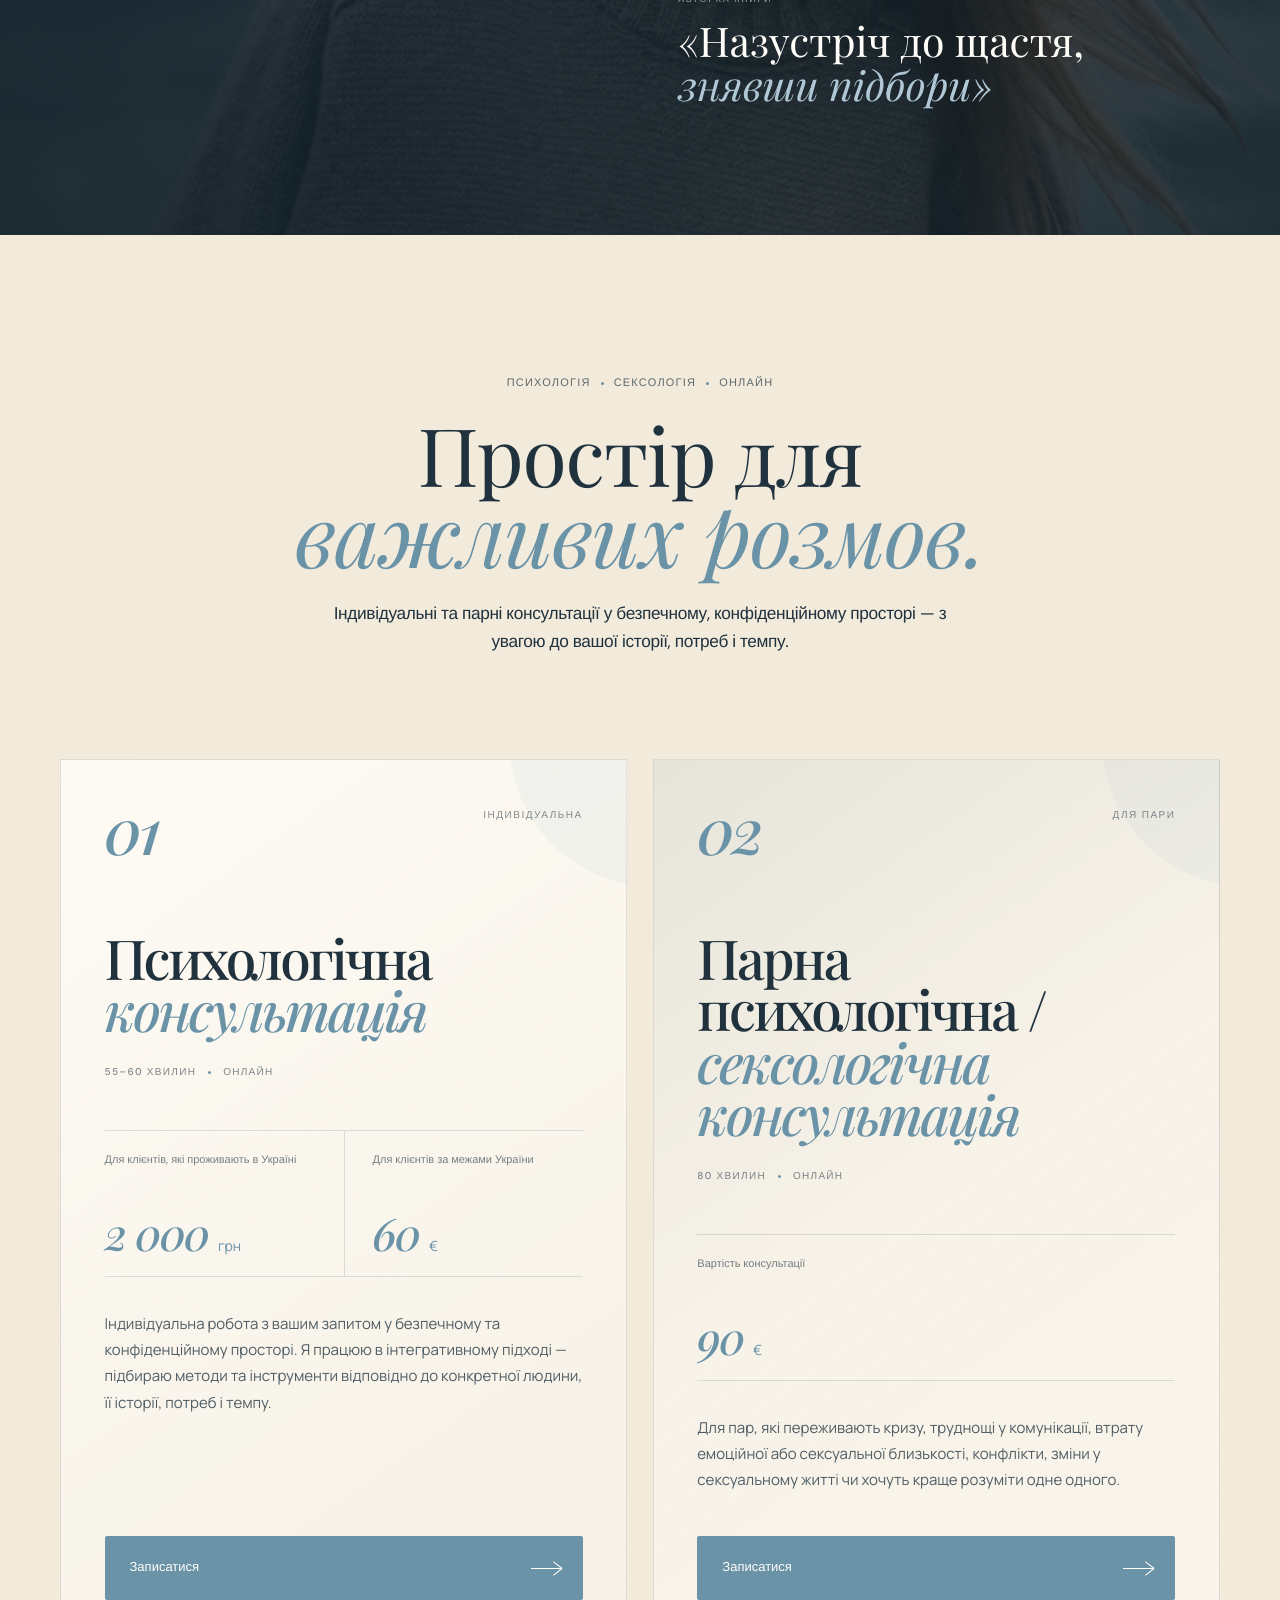
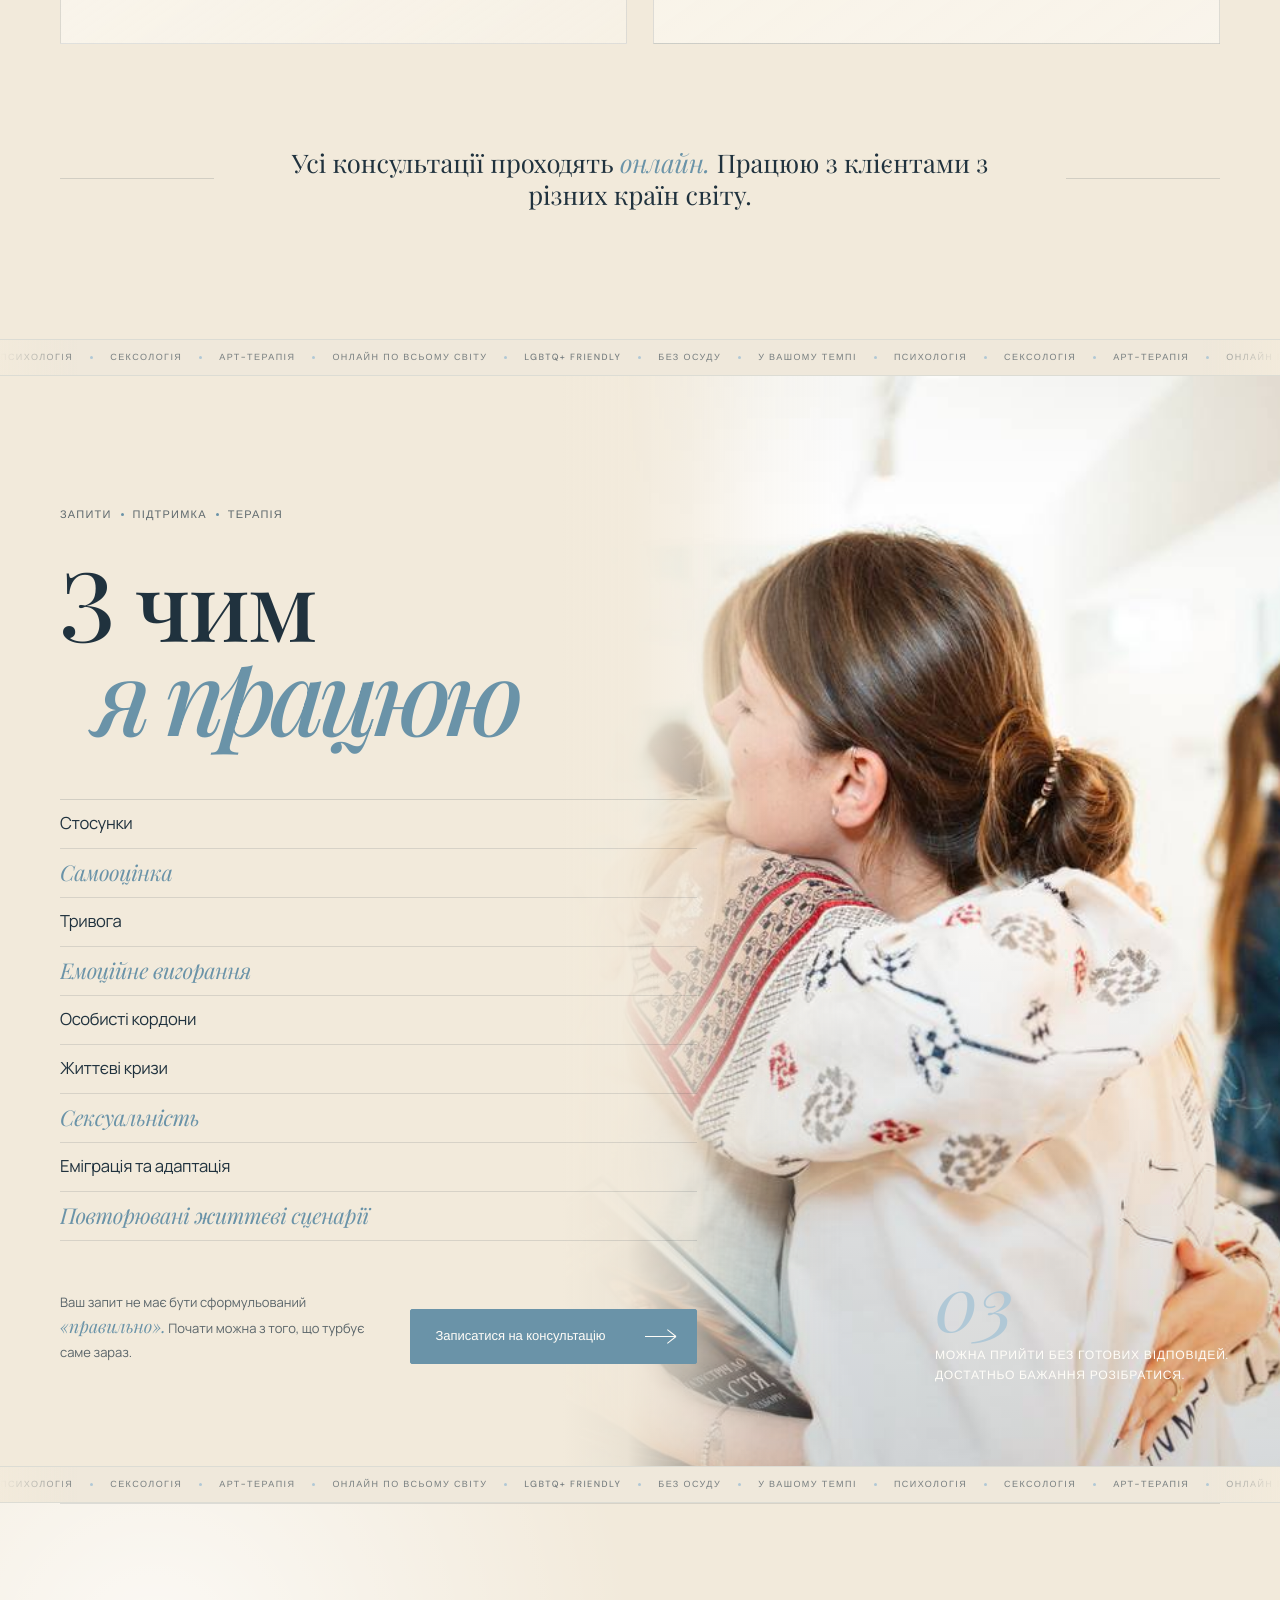
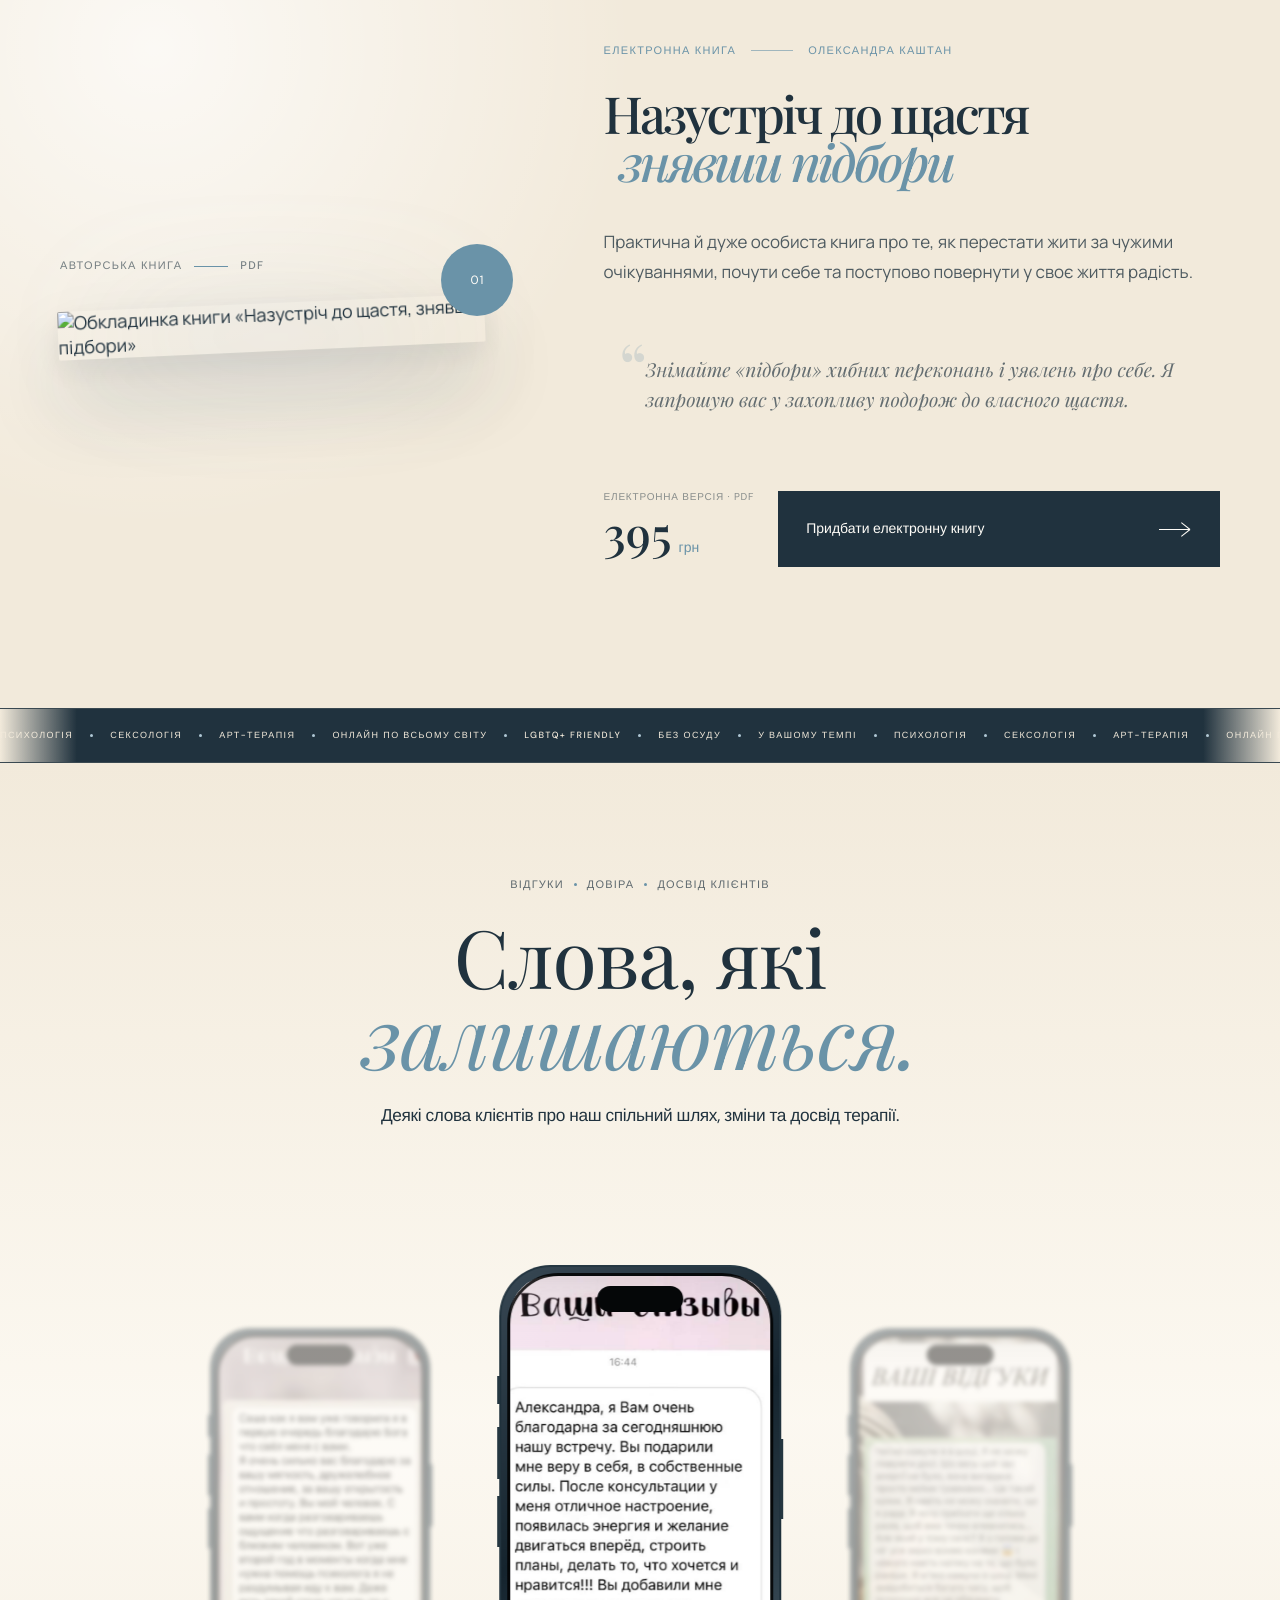
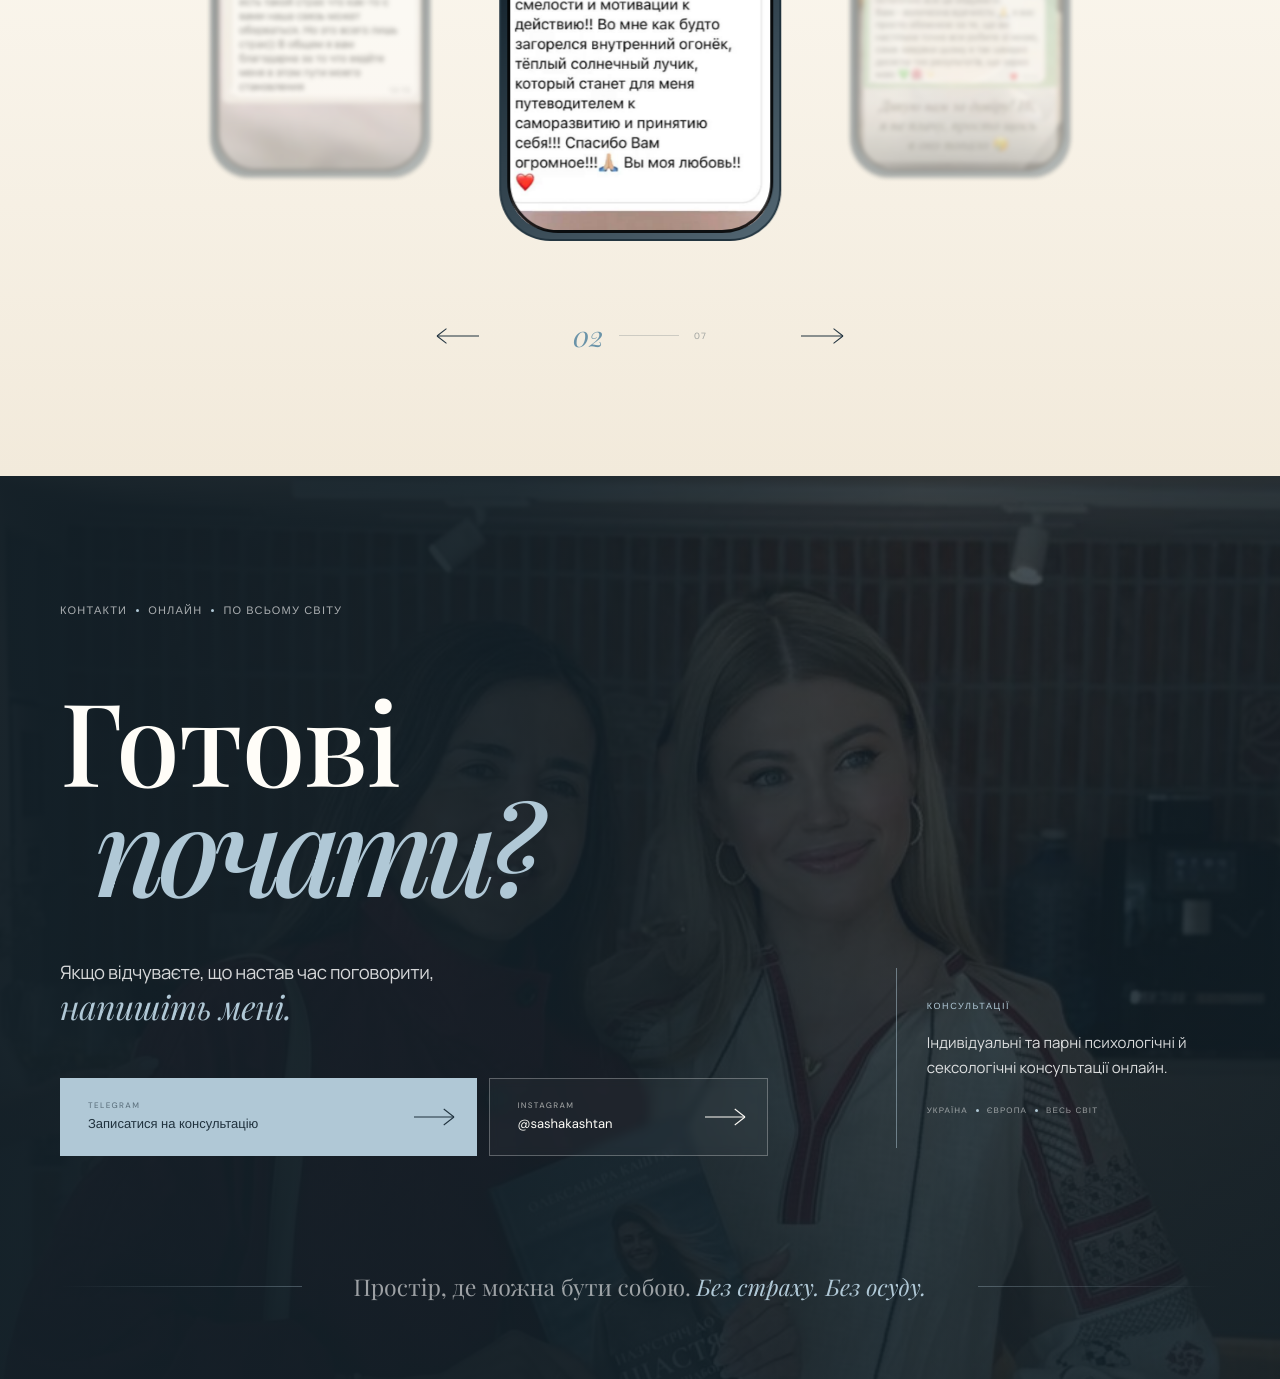
==== commit 60d3fae5: "Add files via upload" ====
--- a/index.html
+++ b/index.html
@@ -1489,6 +1489,126 @@
           </div>
         </div>
 
+        <!-- =========================================================
+     BOOK
+========================================================= -->
+        <section class="book-section" id="book" aria-labelledby="book-title">
+          <div class="book-section__inner">
+            <!-- LEFT / BOOK VISUAL -->
+            <div class="book-visual reveal" data-reveal>
+              <div class="book-visual__label">
+                <span>Авторська книга</span>
+                <i></i>
+                <span>PDF</span>
+              </div>
+
+              <div class="book-cover-wrap">
+                <div class="book-cover-glow"></div>
+
+                <img
+                  class="book-cover"
+                  src="img/book-cover.png"
+                  alt="Обкладинка книги «Назустріч до щастя, знявши підбори»"
+                />
+
+                <span class="book-cover__number">01</span>
+              </div>
+            </div>
+
+            <!-- RIGHT / CONTENT -->
+            <div class="book-content">
+              <div class="book-eyebrow reveal" data-reveal>
+                <span>Електронна книга</span>
+                <span class="book-eyebrow__line"></span>
+                <span>Олександра Каштан</span>
+              </div>
+
+              <h2 class="book-title reveal" data-reveal id="book-title">
+                Назустріч до щастя
+                <em>знявши підбори</em>
+              </h2>
+
+              <p class="book-lead reveal" data-reveal>
+                Практична й дуже особиста книга про те, як перестати жити за
+                чужими очікуваннями, почути себе та поступово повернути у своє
+                життя радість.
+              </p>
+
+              <div class="book-quote reveal" data-reveal>
+                <span class="book-quote__mark">“</span>
+
+                <p>
+                  Знімайте «підбори» хибних переконань і уявлень про себе. Я
+                  запрошую вас у захопливу подорож до власного щастя.
+                </p>
+              </div>
+
+              <!-- PURCHASE -->
+              <div class="book-purchase reveal" data-reveal>
+                <div class="book-price">
+                  <span class="book-price__label">Електронна версія · PDF</span>
+
+                  <div class="book-price__value">
+                    <strong>395</strong>
+                    <span>грн</span>
+                  </div>
+                </div>
+
+                <a
+                  class="book-buy"
+                  href="https://pay.monobank.ua/2609227uy6oVscHu8FW4"
+                  target="_blank"
+                  rel="noopener noreferrer"
+                >
+                  <span class="book-buy__text">
+                    Придбати електронну книгу
+                  </span>
+                  <span class="btn-arrow" aria-hidden="true">
+                    <i></i>
+                  </span>
+                </a>
+              </div>
+            </div>
+          </div>
+        </section>
+
+        <div class="marquee marquee-dark" aria-hidden="true">
+          <div class="marquee__track">
+            <div class="marquee__group">
+              <span>Психологія</span>
+              <i></i>
+              <span>Сексологія</span>
+              <i></i>
+              <span>Арт-терапія</span>
+              <i></i>
+              <span>Онлайн по всьому світу</span>
+              <i></i>
+              <span>LGBTQ+ friendly</span>
+              <i></i>
+              <span>Без осуду</span>
+              <i></i>
+              <span>У вашому темпі</span>
+              <i></i>
+            </div>
+
+            <div class="marquee__group" aria-hidden="true">
+              <span>Психологія</span>
+              <i></i>
+              <span>Сексологія</span>
+              <i></i>
+              <span>Арт-терапія</span>
+              <i></i>
+              <span>Онлайн по всьому світу</span>
+              <i></i>
+              <span>LGBTQ+ friendly</span>
+              <i></i>
+              <span>Без осуду</span>
+              <i></i>
+              <span>У вашому темпі</span>
+              <i></i>
+            </div>
+          </div>
+        </div>
         <section
           class="reviews-section"
           id="reviews"
--- a/style.css
+++ b/style.css
@@ -3941,6 +3941,10 @@
   isolation: isolate;
 }
 
+.contacts-section .impact-media img {
+  object-position: top;
+}
+
 /* =========================================================
    BACKGROUND
 ========================================================= */
@@ -5931,3 +5935,743 @@
     transition: none !important;
   }
 }
+
+/* =========================================================
+   BOOK SECTION
+========================================================= */
+
+.book-section {
+  position: relative;
+  overflow: hidden;
+  padding: clamp(100px, 11vw, 180px) 60px;
+  background:
+    radial-gradient(
+      circle at 12% 18%,
+      rgba(255, 255, 255, 0.72),
+      transparent 30rem
+    ),
+    var(--cream);
+}
+
+.book-section::before {
+  content: "";
+  position: absolute;
+  top: 0;
+  left: 60px;
+  right: 60px;
+  height: 1px;
+  background: rgba(32, 50, 62, 0.13);
+}
+
+.book-section__inner {
+  width: min(1500px, 100%);
+  margin: 0 auto;
+
+  display: grid;
+  grid-template-columns: minmax(350px, 0.82fr) minmax(500px, 1.18fr);
+  gap: clamp(70px, 9vw, 160px);
+
+  align-items: center;
+}
+
+/* =========================================================
+   VISUAL
+========================================================= */
+
+.book-visual {
+  position: relative;
+}
+
+.book-visual__label {
+  display: flex;
+  align-items: center;
+  gap: 12px;
+
+  margin-bottom: 30px;
+
+  color: rgba(32, 50, 62, 0.6);
+
+  font-family: var(--font-ui);
+  font-size: 11px;
+  font-weight: 500;
+
+  letter-spacing: 0.12em;
+  text-transform: uppercase;
+}
+
+.book-visual__label i {
+  width: 34px;
+  height: 1px;
+  background: var(--blue);
+}
+
+/* COVER */
+
+.book-cover-wrap {
+  position: relative;
+
+  width: min(100%, 510px);
+  margin: 0 auto;
+
+  perspective: 1200px;
+}
+
+.book-cover-glow {
+  position: absolute;
+
+  width: 85%;
+  height: 75%;
+
+  left: 8%;
+  bottom: -7%;
+
+  border-radius: 50%;
+
+  background: rgba(106, 147, 168, 0.2);
+
+  filter: blur(60px);
+}
+
+.book-cover {
+  position: relative;
+  z-index: 2;
+
+  width: 100%;
+
+  border-radius: 2px;
+
+  box-shadow:
+    0 45px 80px rgba(32, 50, 62, 0.16),
+    0 12px 30px rgba(32, 50, 62, 0.08);
+
+  transform: rotate(-2.5deg) rotateY(4deg);
+
+  transition:
+    transform 0.8s cubic-bezier(0.2, 0.7, 0.2, 1),
+    box-shadow 0.8s ease;
+}
+
+.book-cover-wrap:hover .book-cover {
+  transform: rotate(-0.5deg) rotateY(0deg) translateY(-8px);
+
+  box-shadow:
+    0 55px 100px rgba(32, 50, 62, 0.2),
+    0 18px 35px rgba(32, 50, 62, 0.09);
+}
+
+.book-cover__number {
+  position: absolute;
+  z-index: 4;
+
+  right: -25px;
+  bottom: 35px;
+
+  display: grid;
+  place-items: center;
+
+  width: 72px;
+  height: 72px;
+
+  border-radius: 50%;
+
+  background: var(--blue);
+  color: var(--white);
+
+  font-family: var(--font-ui);
+  font-size: 12px;
+  letter-spacing: 0.08em;
+}
+
+.book-visual__caption {
+  margin: clamp(35px, 4vw, 55px) 0 0 auto;
+
+  width: fit-content;
+
+  color: rgba(32, 50, 62, 0.55);
+
+  font-family: var(--font-ui);
+  font-size: 12px;
+  line-height: 1.7;
+
+  letter-spacing: 0.08em;
+  text-transform: uppercase;
+}
+
+/* =========================================================
+   CONTENT
+========================================================= */
+
+.book-content {
+  position: relative;
+  max-width: 720px;
+}
+
+/* EYEBROW */
+
+.book-eyebrow {
+  display: flex;
+  align-items: center;
+  gap: 15px;
+
+  margin-bottom: 34px;
+
+  color: var(--blue);
+
+  font-family: var(--font-ui);
+  font-size: 11px;
+  font-weight: 500;
+
+  letter-spacing: 0.12em;
+  text-transform: uppercase;
+}
+
+.book-eyebrow__line {
+  width: 42px;
+  height: 1px;
+
+  background: rgba(106, 147, 168, 0.6);
+}
+
+/* TITLE */
+
+.book-title {
+  margin: 0;
+
+  color: var(--ink);
+
+  font-family: var(--font-display);
+  font-size: clamp(40px, 4vw, 60px);
+  font-weight: 500;
+
+  line-height: 0.83;
+  letter-spacing: -0.055em;
+}
+
+.book-title em {
+  display: block;
+
+  margin-top: 0.12em;
+  margin-left: 0.3em;
+
+  color: var(--blue);
+
+  font-weight: 500;
+  font-style: italic;
+}
+
+/* SUBTITLE */
+
+.book-subtitle {
+  margin: 28px 0 0;
+
+  color: rgba(32, 50, 62, 0.48);
+
+  font-family: var(--font-ui);
+  font-size: 13px;
+
+  letter-spacing: 0.22em;
+  text-transform: uppercase;
+}
+
+/* DESCRIPTION */
+
+.book-lead {
+  max-width: 600px;
+
+  margin: 45px 0 0;
+
+  color: rgba(32, 50, 62, 0.78);
+
+  font-size: clamp(17px, 1.25vw, 20px);
+  line-height: 1.75;
+}
+
+/* =========================================================
+   QUOTE
+========================================================= */
+
+.book-quote {
+  position: relative;
+
+  max-width: 610px;
+
+  margin-top: 40px;
+  padding: 28px 0 28px 42px;
+}
+
+.book-quote__mark {
+  position: absolute;
+
+  top: 4px;
+  left: 15px;
+
+  color: rgba(106, 147, 168, 0.22);
+
+  font-family: var(--font-display);
+  font-size: 70px;
+  line-height: 1;
+}
+
+.book-quote p {
+  margin: 0;
+
+  color: rgba(32, 50, 62, 0.68);
+
+  font-family: var(--font-display);
+  font-size: clamp(18px, 1.5vw, 23px);
+  font-style: italic;
+
+  line-height: 1.55;
+}
+
+/* =========================================================
+   TOPICS
+========================================================= */
+
+.book-topics {
+  margin-top: 45px;
+
+  border-top: 1px solid rgba(32, 50, 62, 0.14);
+}
+
+.book-topic {
+  display: grid;
+  grid-template-columns: 48px 1fr;
+  gap: 18px;
+
+  align-items: center;
+
+  padding: 17px 0;
+
+  border-bottom: 1px solid rgba(32, 50, 62, 0.14);
+}
+
+.book-topic span {
+  color: var(--blue);
+
+  font-family: var(--font-ui);
+  font-size: 10px;
+
+  letter-spacing: 0.1em;
+}
+
+.book-topic p {
+  margin: 0;
+
+  color: rgba(32, 50, 62, 0.82);
+
+  font-size: 15px;
+  line-height: 1.5;
+}
+
+/* =========================================================
+   PURCHASE
+========================================================= */
+
+.book-purchase {
+  display: grid;
+  grid-template-columns: auto 1fr;
+
+  align-items: stretch;
+  gap: 24px;
+
+  margin-top: 48px;
+}
+
+/* PRICE */
+
+.book-price {
+  min-width: 150px;
+}
+
+.book-price__label {
+  display: block;
+
+  margin-bottom: 5px;
+
+  color: rgba(32, 50, 62, 0.5);
+
+  font-family: var(--font-ui);
+  font-size: 10px;
+
+  letter-spacing: 0.08em;
+  text-transform: uppercase;
+}
+
+.book-price__value {
+  display: flex;
+  align-items: baseline;
+  gap: 7px;
+}
+
+.book-price__value strong {
+  color: var(--ink);
+
+  font-family: var(--font-display);
+  font-size: 48px;
+  font-weight: 500;
+
+  line-height: 1;
+}
+
+.book-price__value span {
+  color: var(--blue);
+
+  font-family: var(--font-ui);
+  font-size: 14px;
+}
+
+/* BUY BUTTON */
+
+.book-buy {
+  position: relative;
+  overflow: hidden;
+
+  min-height: 76px;
+
+  display: flex;
+  align-items: center;
+  justify-content: space-between;
+
+  gap: 30px;
+
+  padding: 0 28px;
+
+  background: var(--ink);
+  color: var(--white);
+
+  font-family: var(--font-ui);
+  font-size: 14px;
+  font-weight: 500;
+
+  transition:
+    transform 0.35s ease,
+    background 0.35s ease;
+}
+
+.book-buy::before {
+  content: "";
+
+  position: absolute;
+  inset: 0;
+
+  background: var(--blue);
+
+  transform: translateX(-102%);
+
+  transition: transform 0.55s cubic-bezier(0.7, 0, 0.2, 1);
+}
+
+.book-buy:hover::before {
+  transform: translateX(0);
+}
+
+.book-buy__text,
+.book-buy__arrow {
+  position: relative;
+  z-index: 2;
+}
+
+.book-buy__arrow {
+  display: grid;
+  place-items: center;
+
+  flex: 0 0 auto;
+
+  font-size: 20px;
+  transform: rotate(45deg);
+  transition: transform 0.4s ease;
+}
+
+/* META */
+
+.book-meta {
+  display: flex;
+  align-items: center;
+  flex-wrap: wrap;
+
+  gap: 12px;
+
+  margin-top: 25px;
+
+  color: rgba(32, 50, 62, 0.48);
+
+  font-family: var(--font-ui);
+  font-size: 10px;
+
+  letter-spacing: 0.1em;
+  text-transform: uppercase;
+}
+
+.book-meta i {
+  width: 3px;
+  height: 3px;
+
+  border-radius: 50%;
+
+  background: var(--blue);
+}
+
+/* =========================================================
+   TABLET
+========================================================= */
+
+@media (max-width: 1050px) {
+  .book-section {
+    padding: clamp(90px, 12vw, 130px) 36px;
+  }
+
+  .book-section::before {
+    left: 36px;
+    right: 36px;
+  }
+
+  .book-section__inner {
+    grid-template-columns:
+      minmax(280px, 0.8fr)
+      minmax(400px, 1.2fr);
+
+    gap: 60px;
+  }
+
+  .book-title {
+    font-size: clamp(35px, 4vw, 50px);
+  }
+}
+
+/* =========================================================
+   MOBILE
+========================================================= */
+
+@media (max-width: 760px) {
+  .book-section {
+    padding: 90px 22px 100px;
+  }
+
+  .book-section::before {
+    left: 22px;
+    right: 22px;
+  }
+
+  .book-section__inner {
+    display: flex;
+    flex-direction: column;
+
+    gap: 75px;
+  }
+
+  .book-visual {
+    width: 100%;
+  }
+
+  .book-cover-wrap {
+    width: min(82vw, 420px);
+  }
+
+  .book-cover__number {
+    right: -12px;
+
+    width: 58px;
+    height: 58px;
+  }
+
+  .book-visual__caption {
+    display: none;
+  }
+
+  .book-content {
+    width: 100%;
+  }
+
+  .book-eyebrow {
+    flex-wrap: wrap;
+    gap: 10px;
+
+    margin-bottom: 28px;
+  }
+
+  .book-title {
+    font-size: clamp(39px, 8vw, 50px);
+  }
+
+  .book-title em {
+    margin-left: 0.16em;
+  }
+
+  .book-lead {
+    margin-top: 35px;
+
+    font-size: 16px;
+    line-height: 1.7;
+  }
+
+  .book-purchase {
+    grid-template-columns: 1fr;
+
+    gap: 25px;
+  }
+
+  .book-price__value strong {
+    font-size: 45px;
+  }
+
+  .book-buy {
+    min-height: 72px;
+
+    padding: 0 20px;
+
+    font-size: 13px;
+  }
+}
+
+/* =========================================================
+   SMALL MOBILE
+========================================================= */
+
+@media (max-width: 420px) {
+  .book-section {
+    padding-left: 18px;
+    padding-right: 18px;
+  }
+
+  .book-section::before {
+    left: 18px;
+    right: 18px;
+  }
+
+  .book-title {
+    font-size: 38px;
+  }
+
+  .book-topic {
+    grid-template-columns: 34px 1fr;
+  }
+
+  .book-buy__text {
+    max-width: 200px;
+  }
+}
+
+/* =========================================================
+   MARQUEE DARK
+========================================================= */
+
+.marquee-dark {
+  position: relative;
+  z-index: 5;
+
+  width: 100%;
+  overflow: hidden;
+
+  padding: 22px 0;
+
+  background: var(--ink);
+  color: var(--cream);
+
+  border-top: 1px solid rgba(242, 234, 219, 0.12);
+  border-bottom: 1px solid rgba(242, 234, 219, 0.12);
+}
+
+.marquee-dark__track {
+  display: flex;
+  width: max-content;
+
+  animation: marqueeDarkMove 32s linear infinite;
+
+  will-change: transform;
+}
+
+.marquee-dark__group {
+  display: flex;
+  align-items: center;
+  flex-shrink: 0;
+
+  gap: 28px;
+  padding-right: 28px;
+}
+
+.marquee-dark__group span {
+  flex-shrink: 0;
+
+  color: var(--cream);
+
+  font-family: var(--font-ui);
+  font-size: 12px;
+  font-weight: 500;
+
+  line-height: 1;
+
+  letter-spacing: 0.16em;
+  text-transform: uppercase;
+  white-space: nowrap;
+}
+
+.marquee-dark__group i {
+  display: block;
+  flex: 0 0 auto;
+
+  width: 5px;
+  height: 5px;
+
+  border-radius: 50%;
+  background: var(--sky);
+}
+
+@keyframes marqueeDarkMove {
+  from {
+    transform: translateX(0);
+  }
+
+  to {
+    transform: translateX(-50%);
+  }
+}
+
+.marquee-dark:hover .marquee-dark__track {
+  animation-play-state: paused;
+}
+
+/* MOBILE */
+
+@media (max-width: 760px) {
+  .marquee-dark {
+    padding: 18px 0;
+  }
+
+  .marquee-dark__group {
+    gap: 22px;
+    padding-right: 22px;
+  }
+
+  .marquee-dark__group span {
+    font-size: 10px;
+    letter-spacing: 0.14em;
+  }
+
+  .marquee-dark__group i {
+    width: 4px;
+    height: 4px;
+  }
+
+  .marquee-dark__track {
+    animation-duration: 26s;
+  }
+}
+
+/* REDUCED MOTION */
+
+@media (prefers-reduced-motion: reduce) {
+  .marquee-dark__track {
+    animation: none;
+  }
+}
+
+/* Dark version of marquee */
+.marquee.marquee-dark {
+  background: var(--ink);
+  color: var(--cream);
+}
+
+.marquee.marquee-dark span {
+  color: var(--cream);
+}
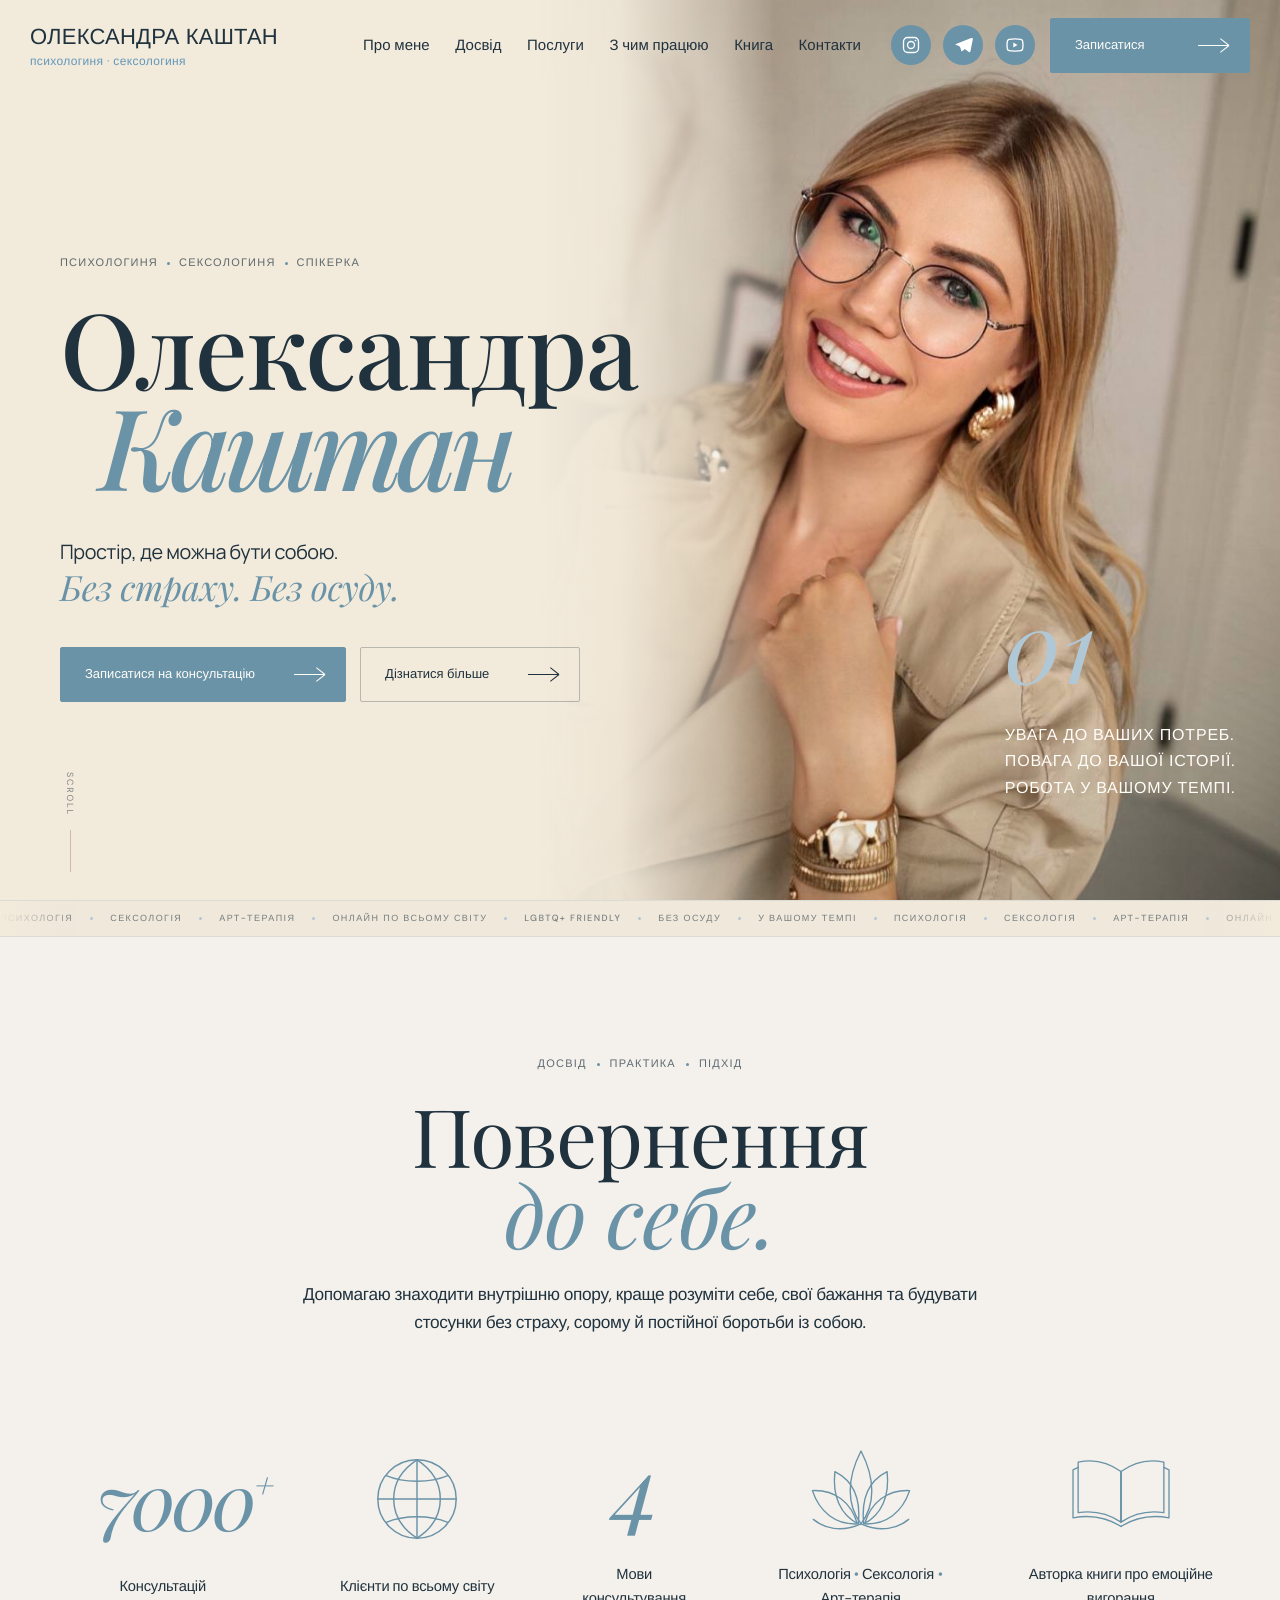
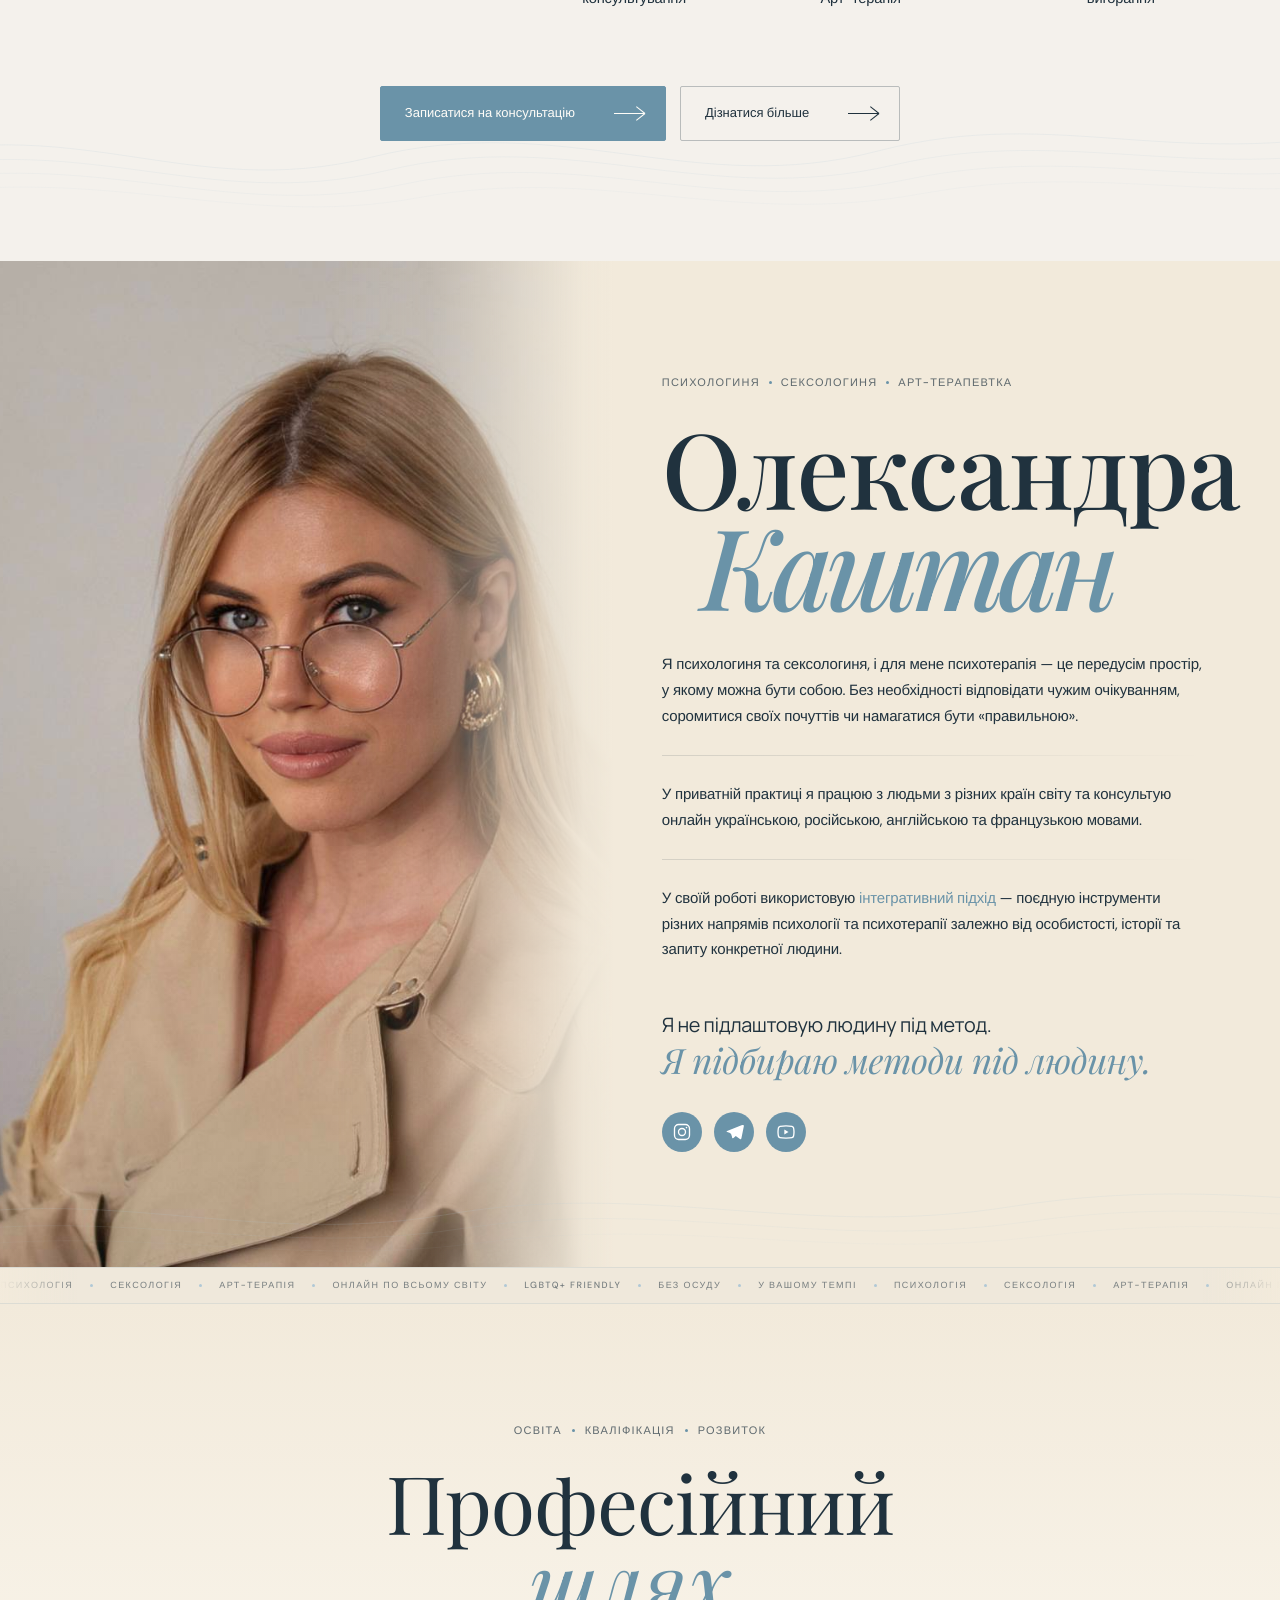
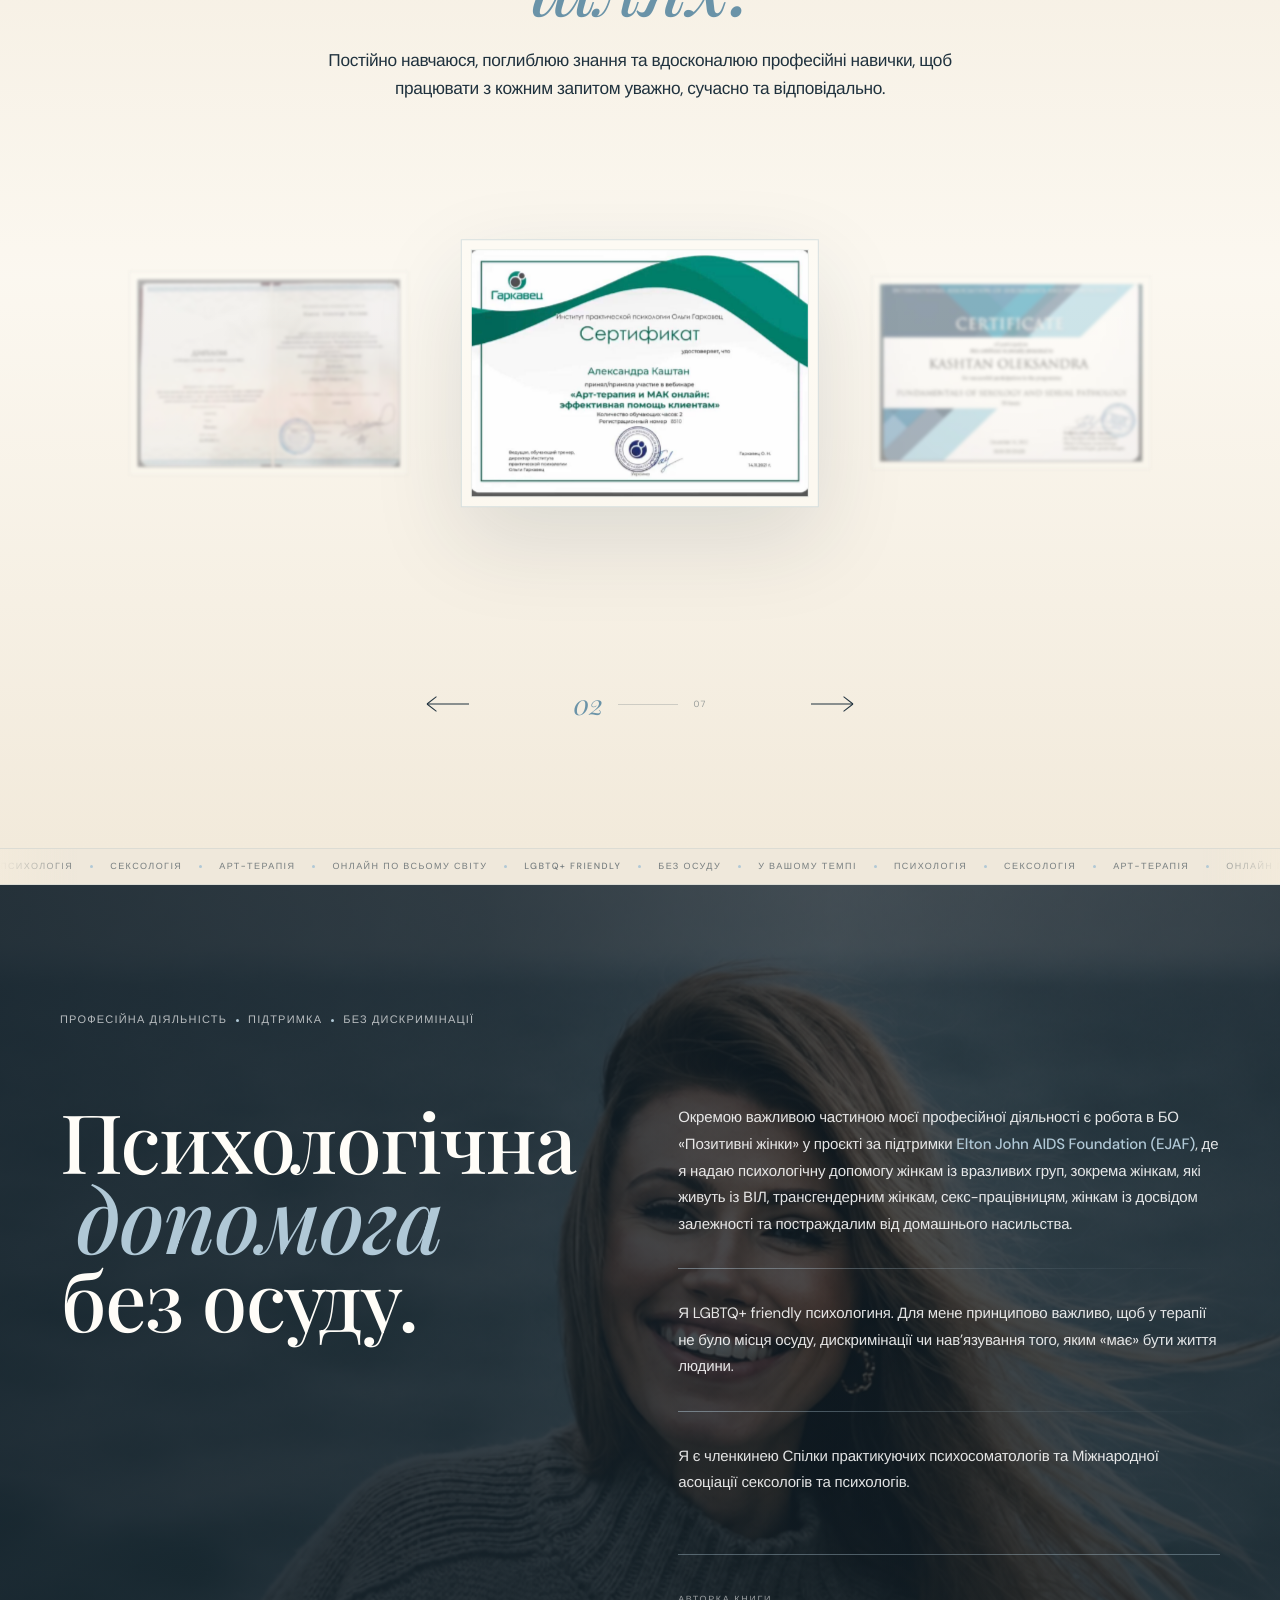
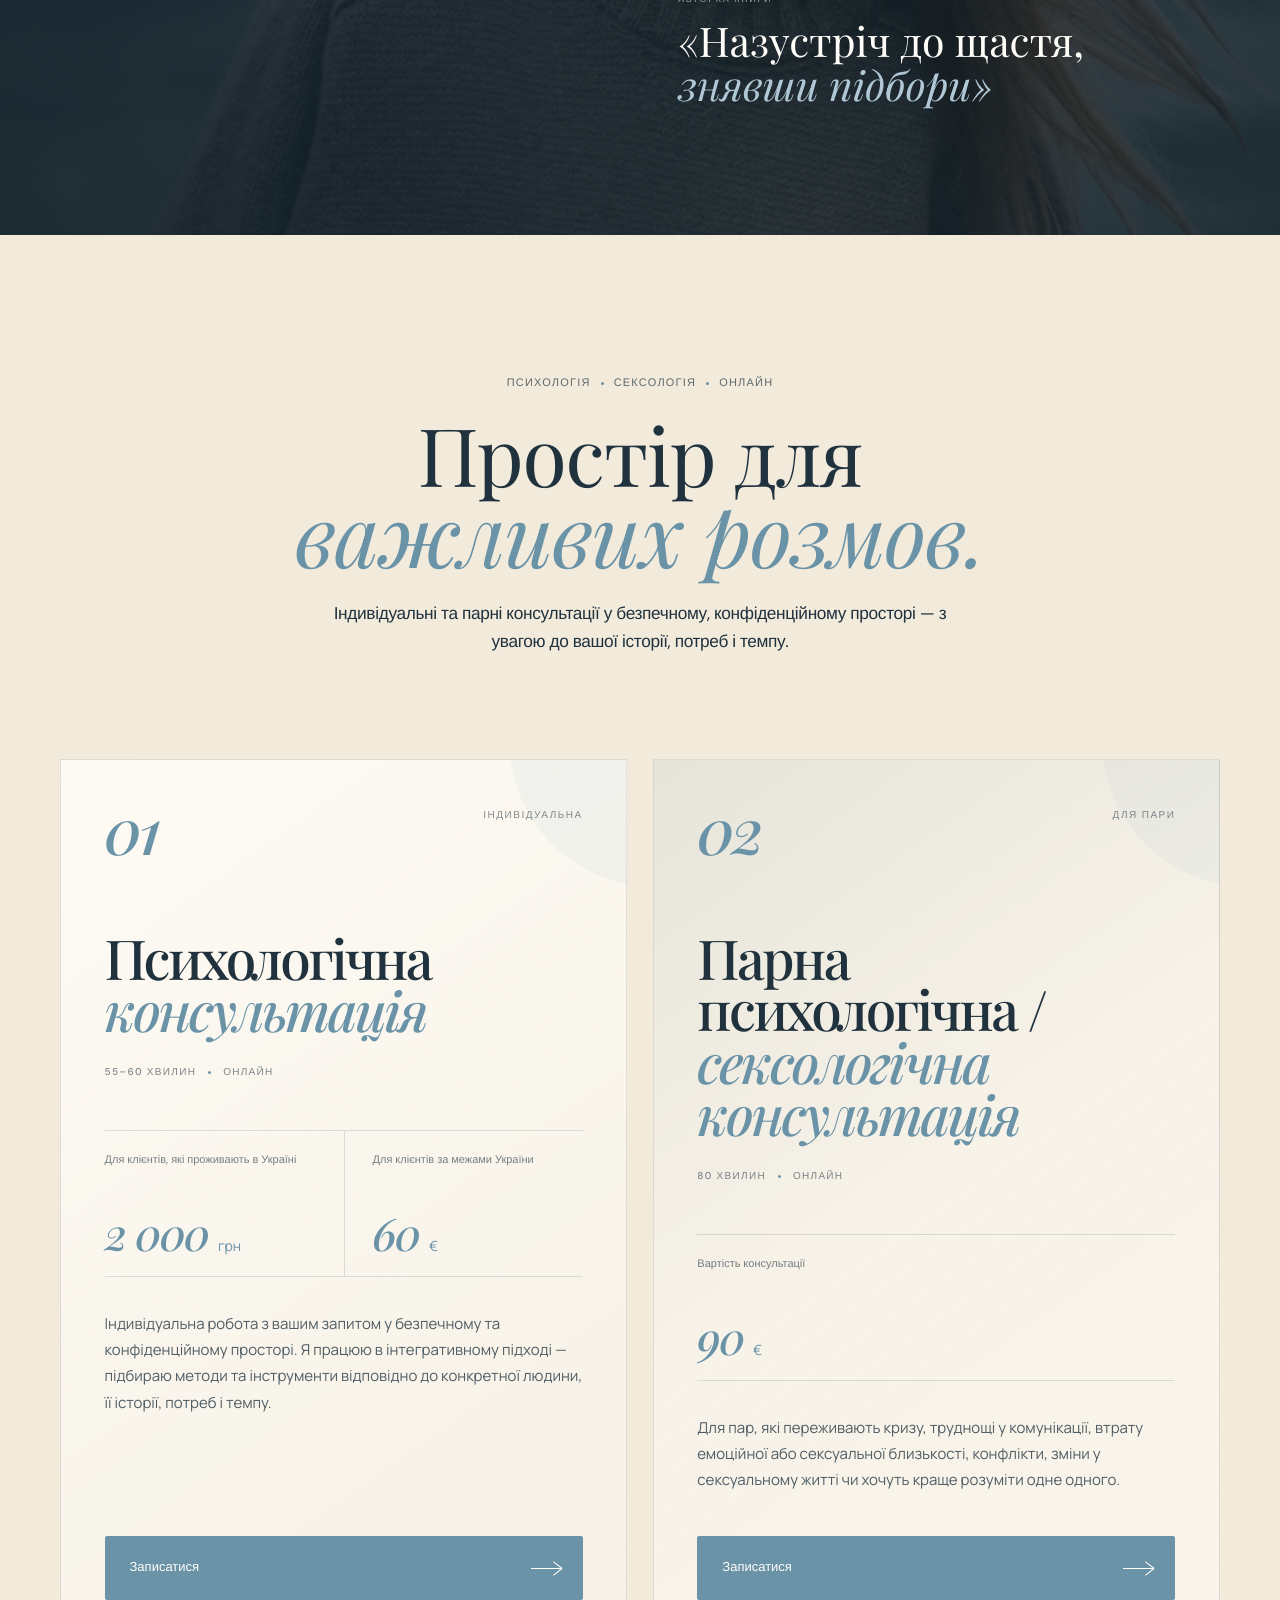
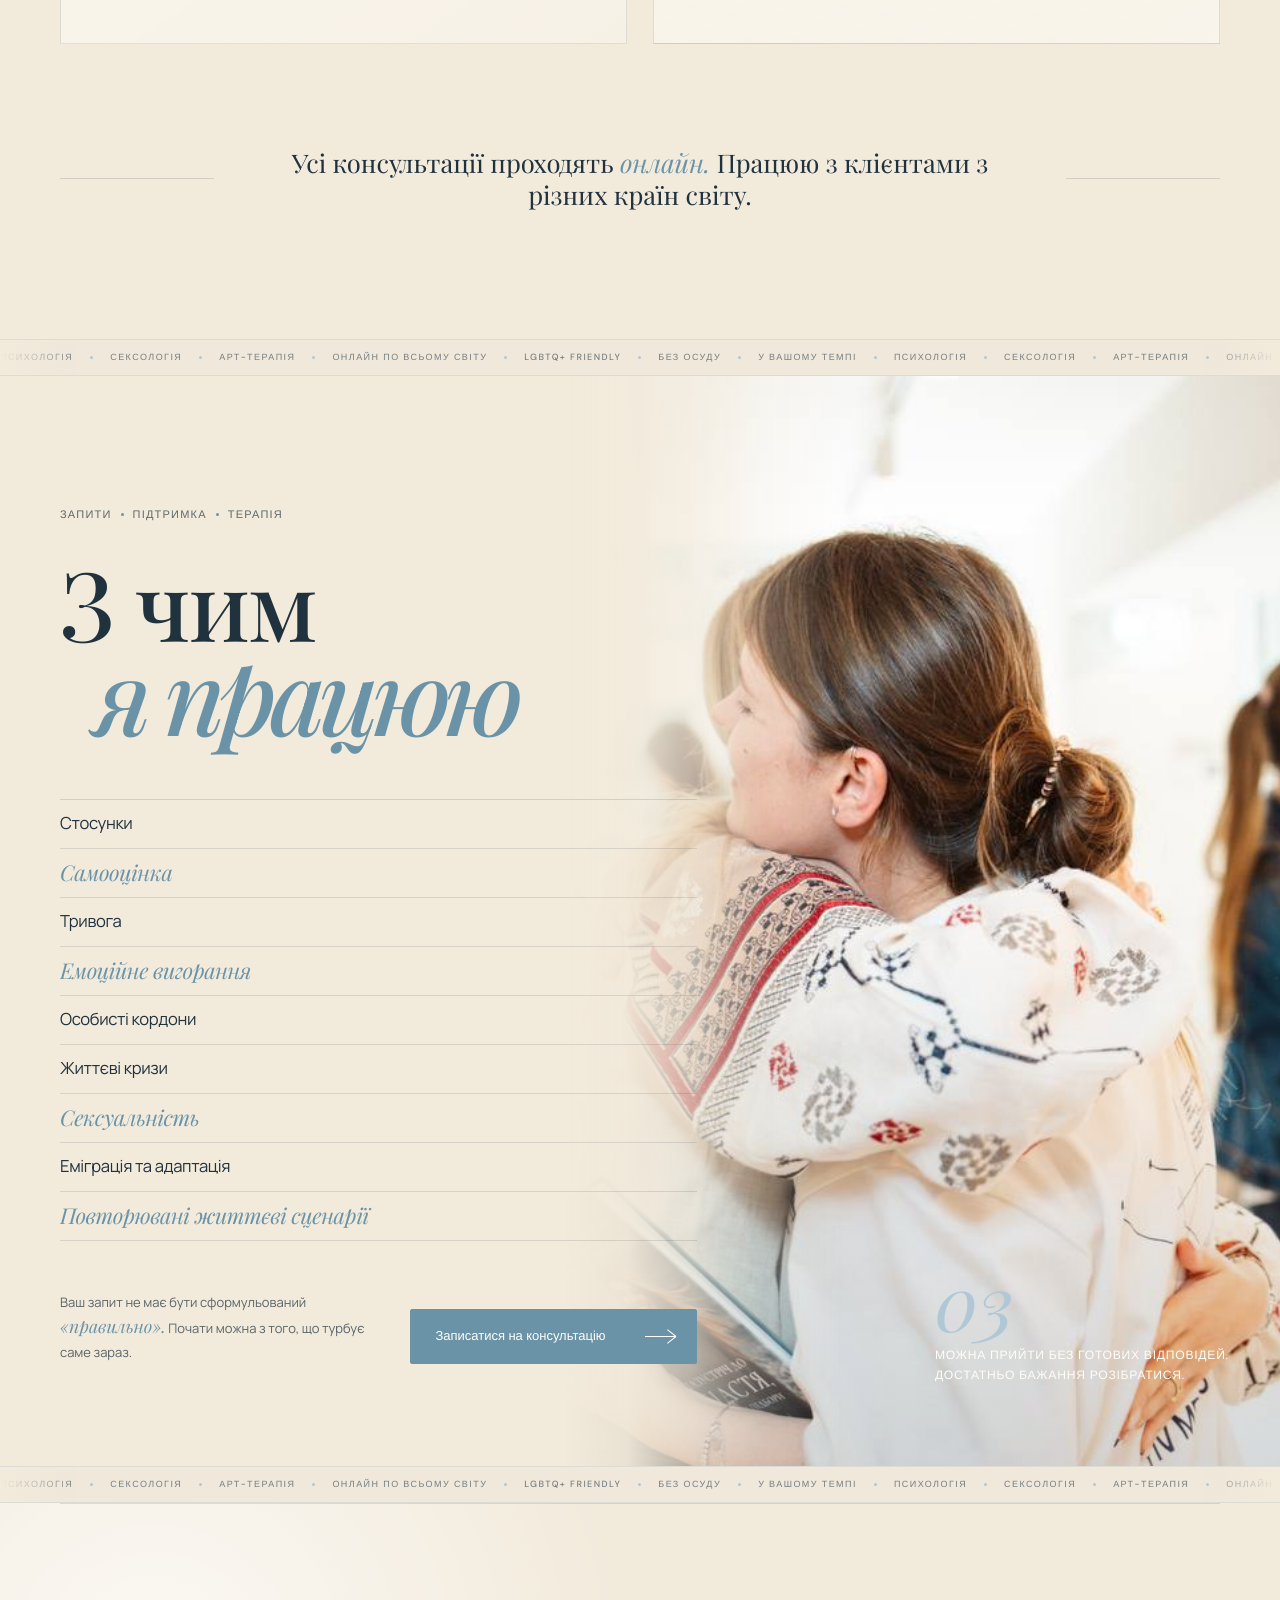
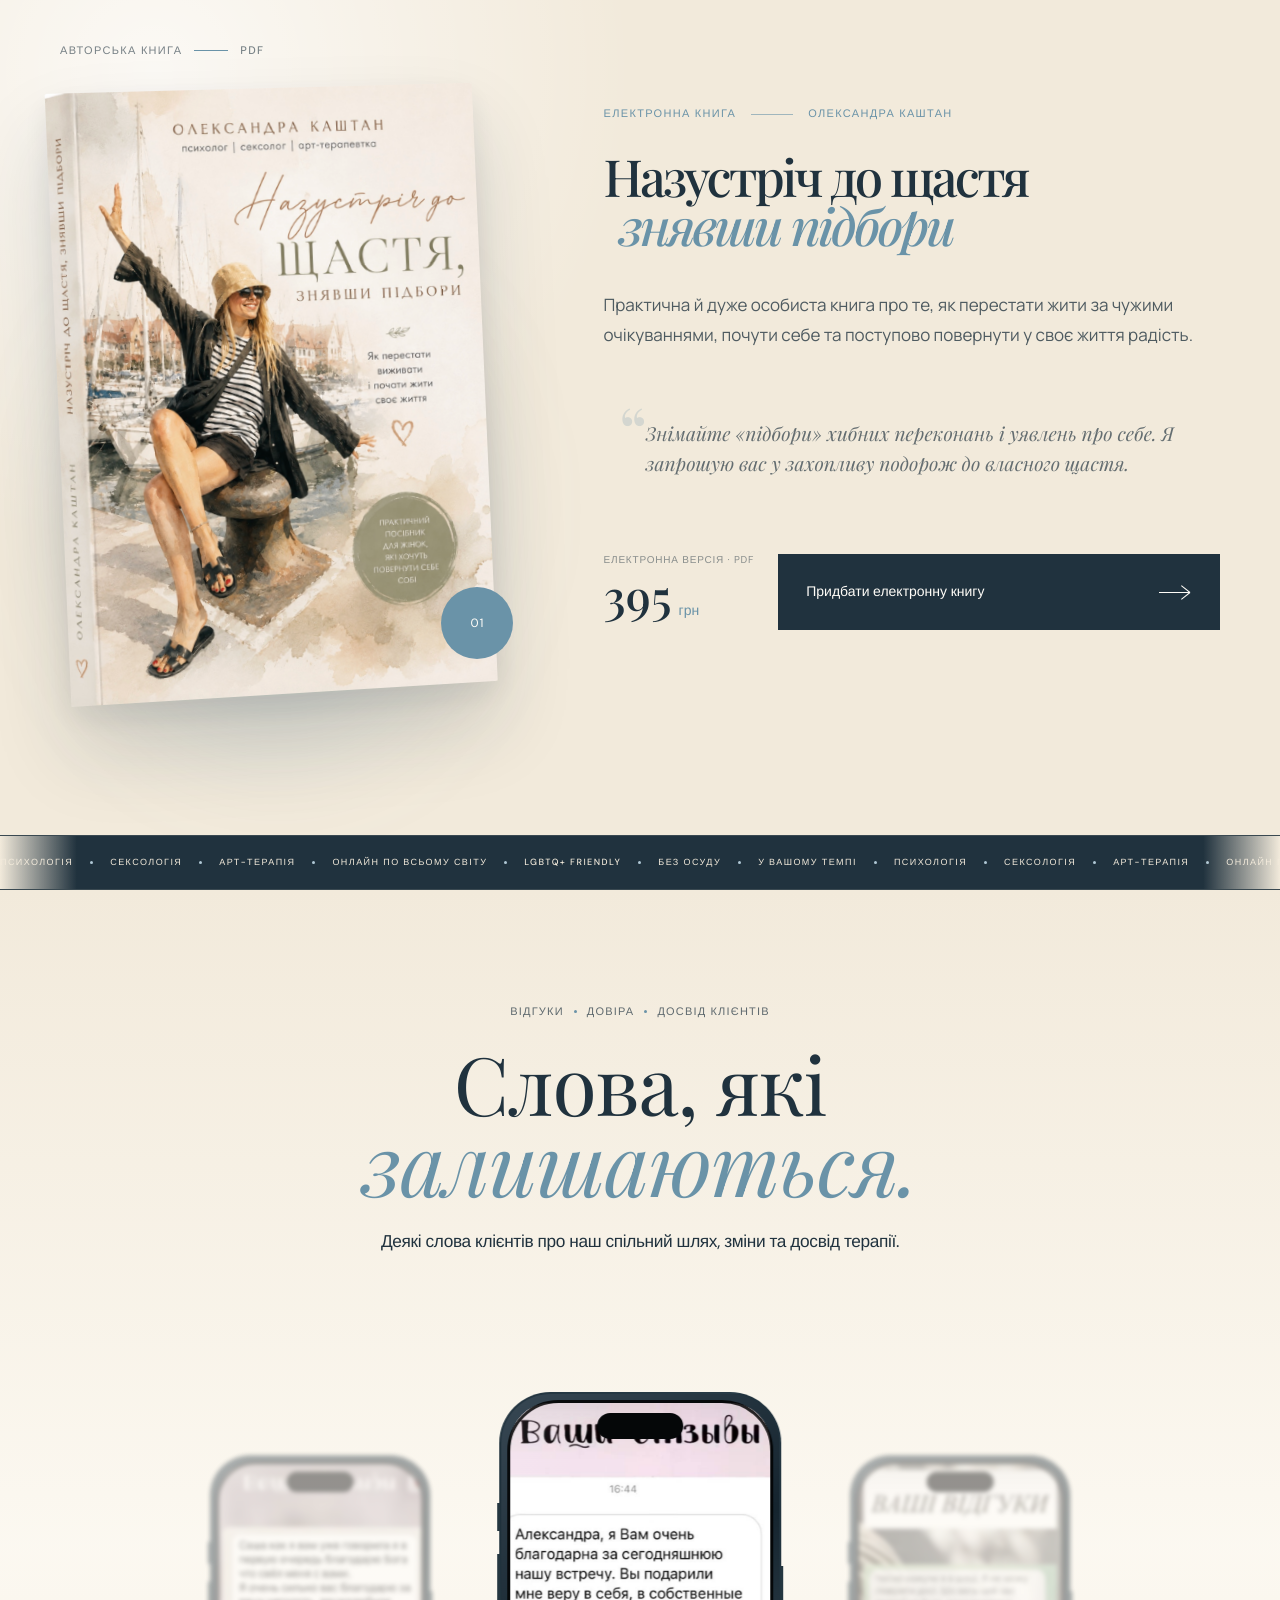
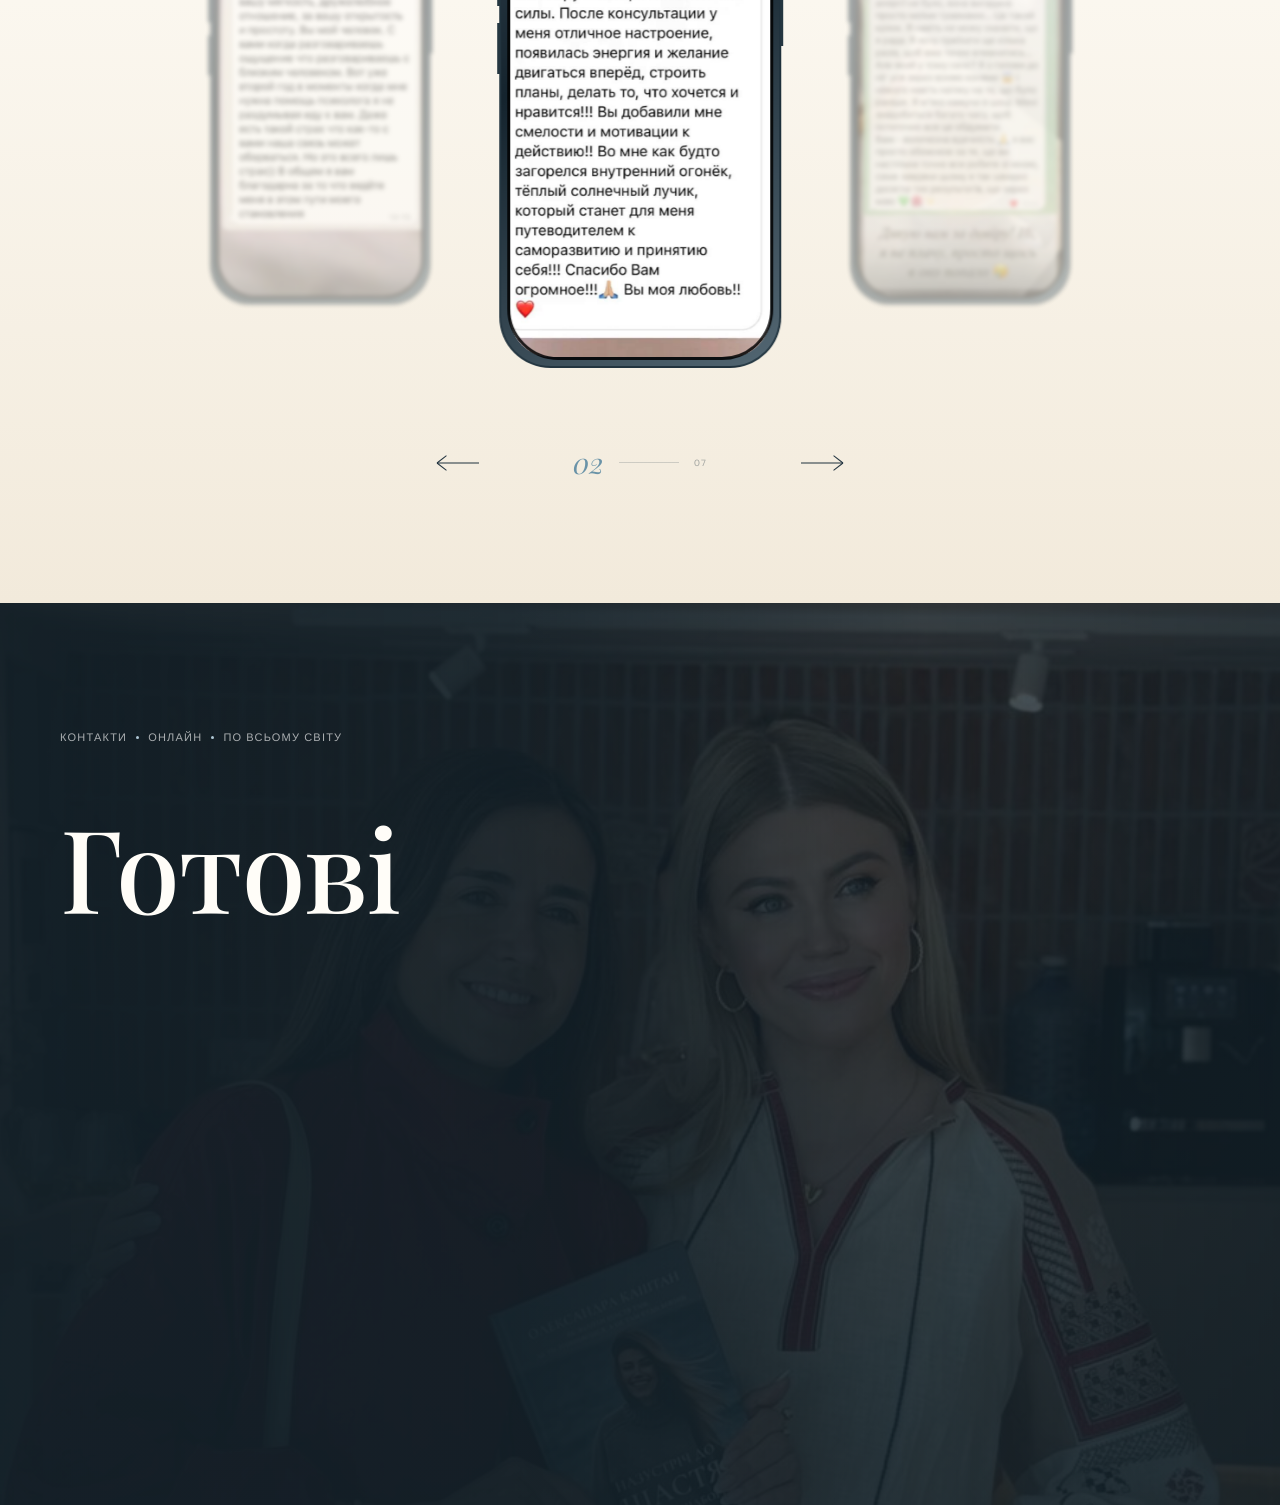
==== commit c2c099fd: "Add files via upload" ====
--- a/index.html
+++ b/index.html
@@ -43,6 +43,8 @@
 
           <a href="#for-whom"> З чим працюю </a>
 
+          <a href="#book">Книга</a>
+
           <a href="#contacts"> Контакти </a>
         </nav>
 
@@ -216,8 +218,13 @@
               З чим працюю
             </a>
 
+            <a href="#book">
+              <span>05</span>
+              Книга
+            </a>
+
             <a href="#contacts">
-              <span>05</span>
+              <span>06</span>
               Контакти
             </a>
           </nav>
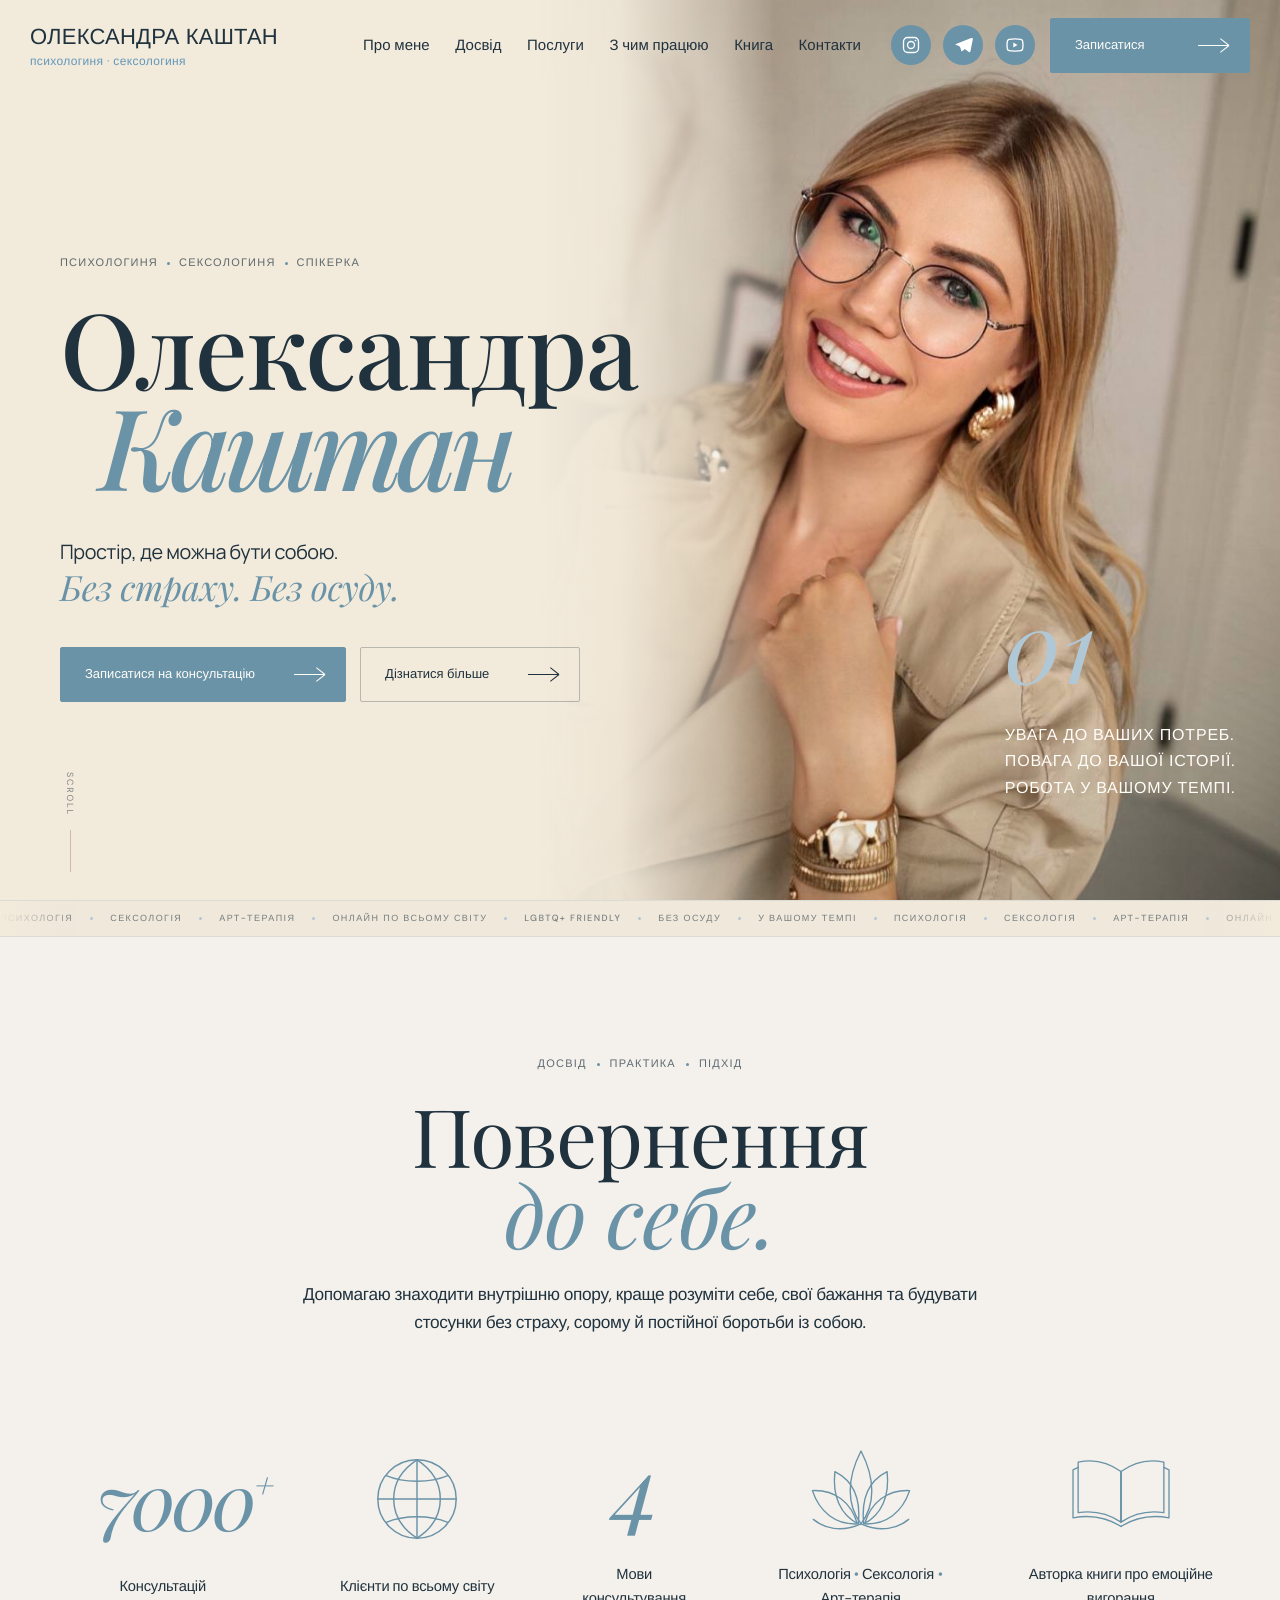
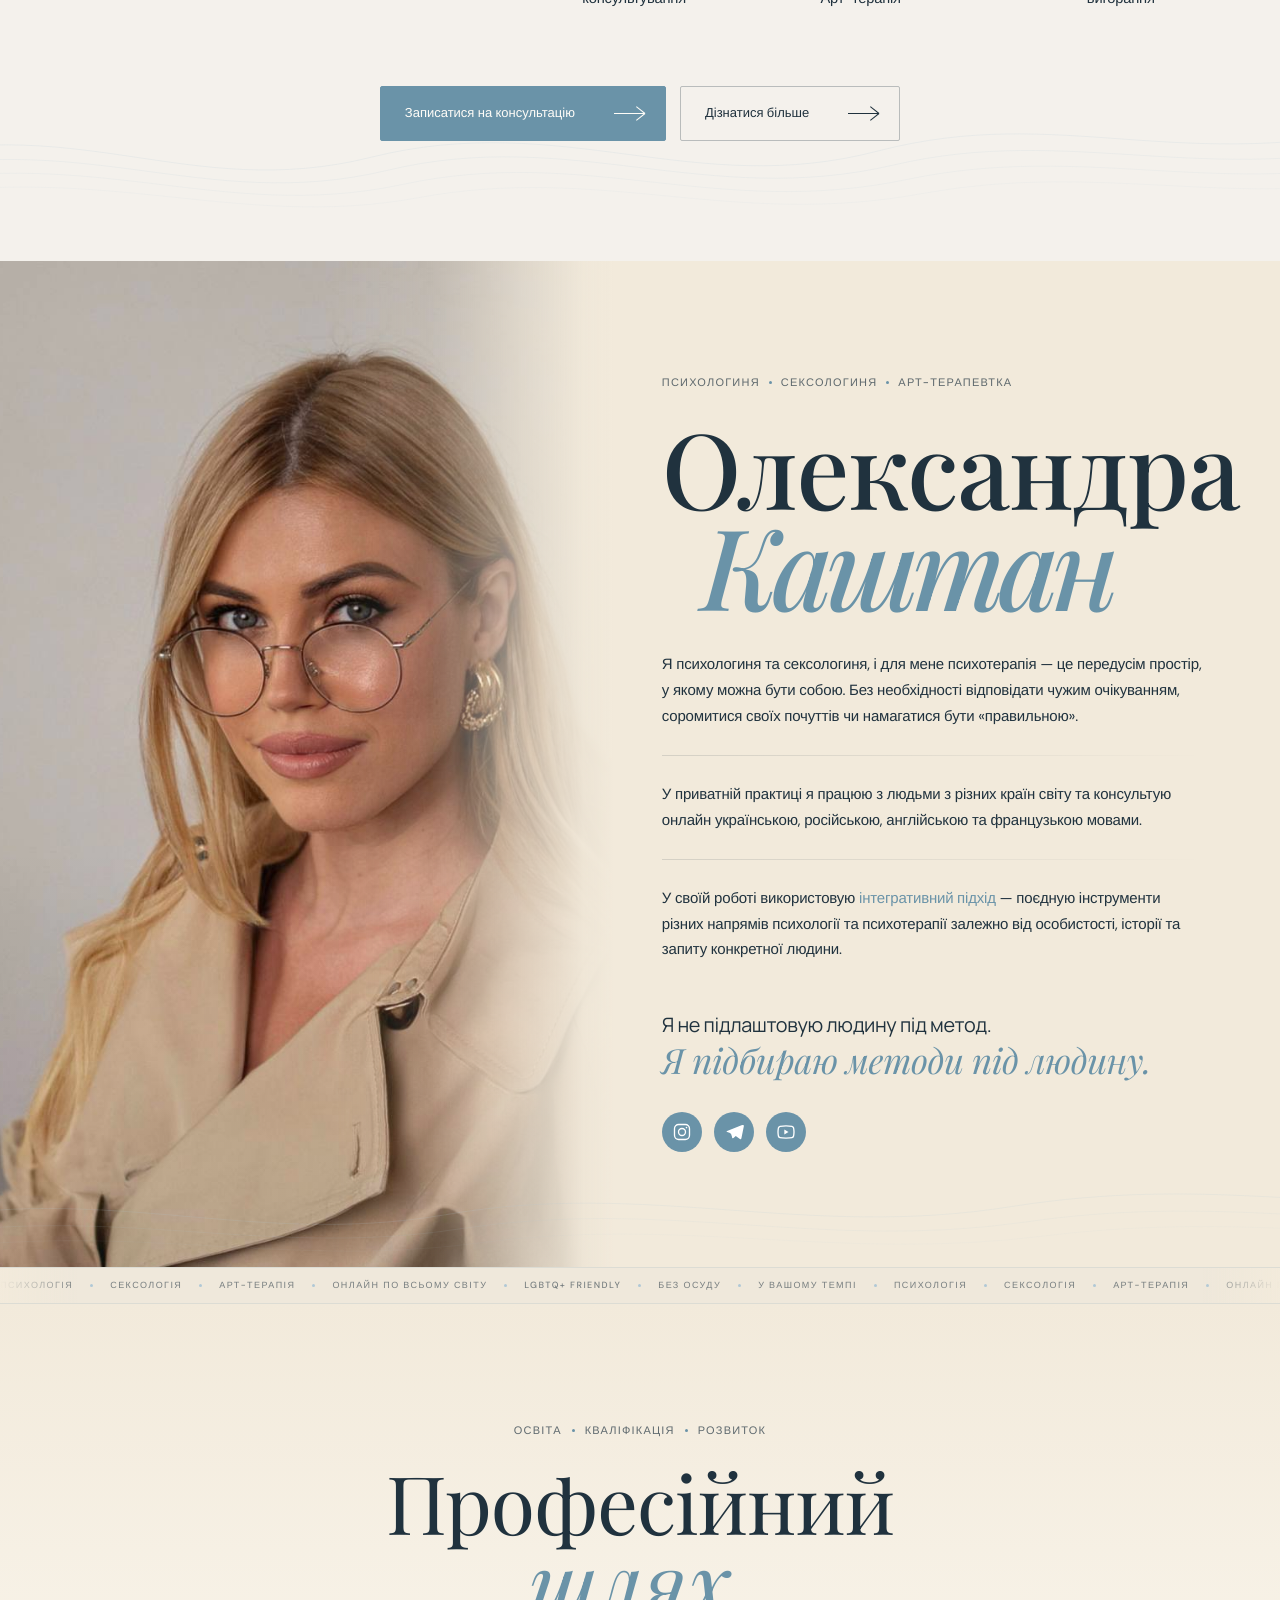
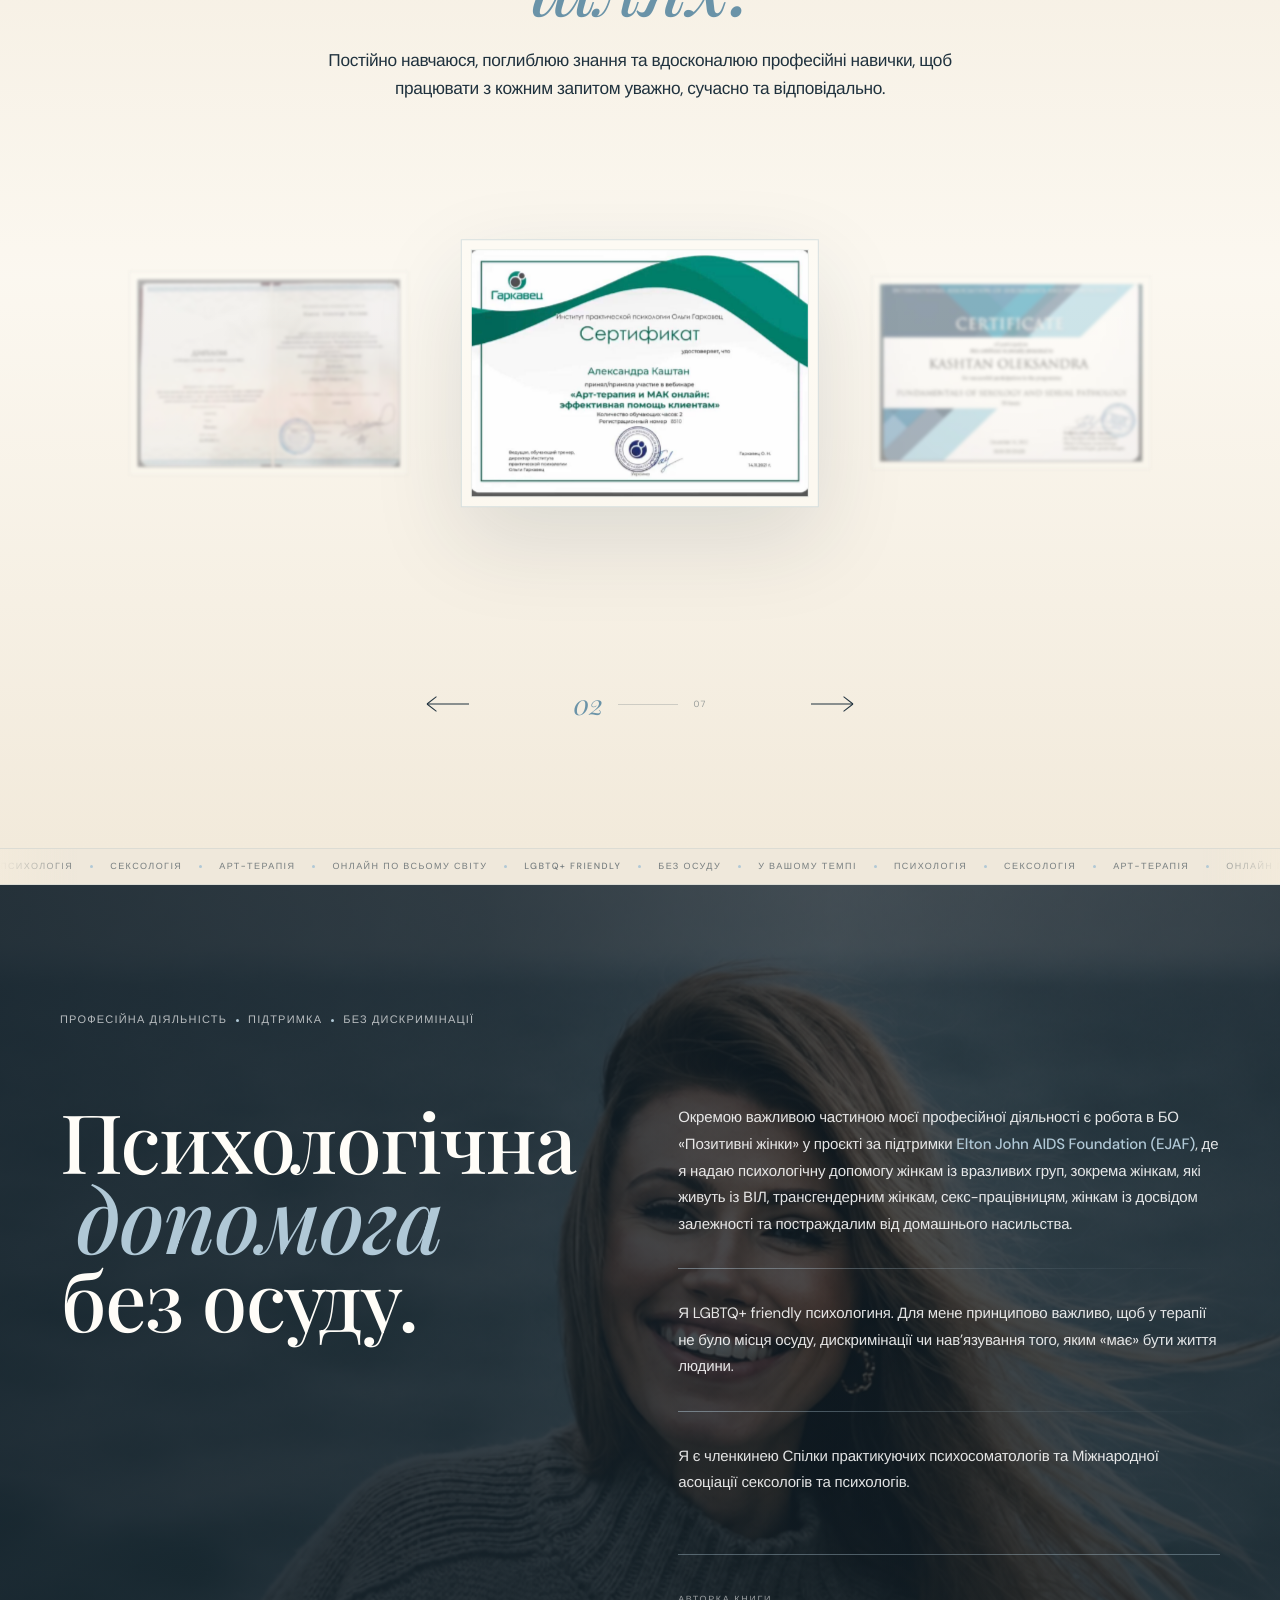
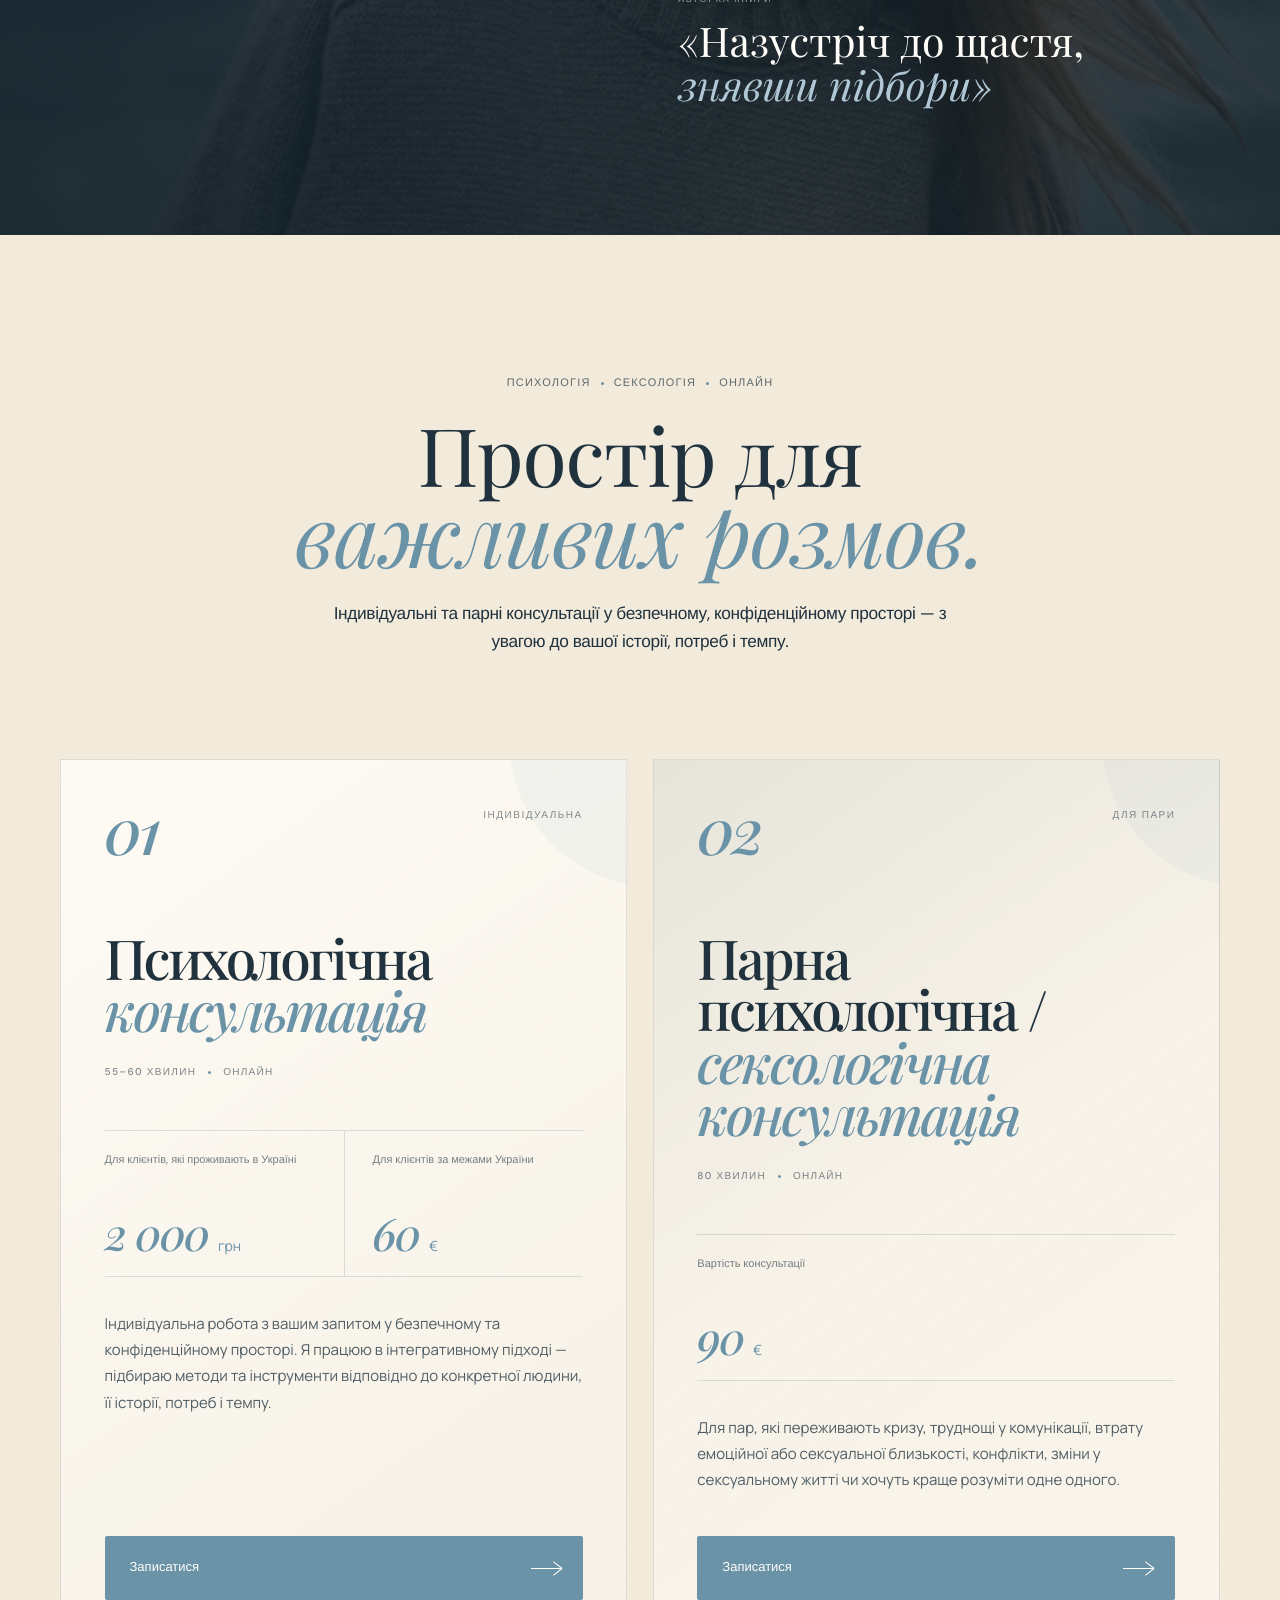
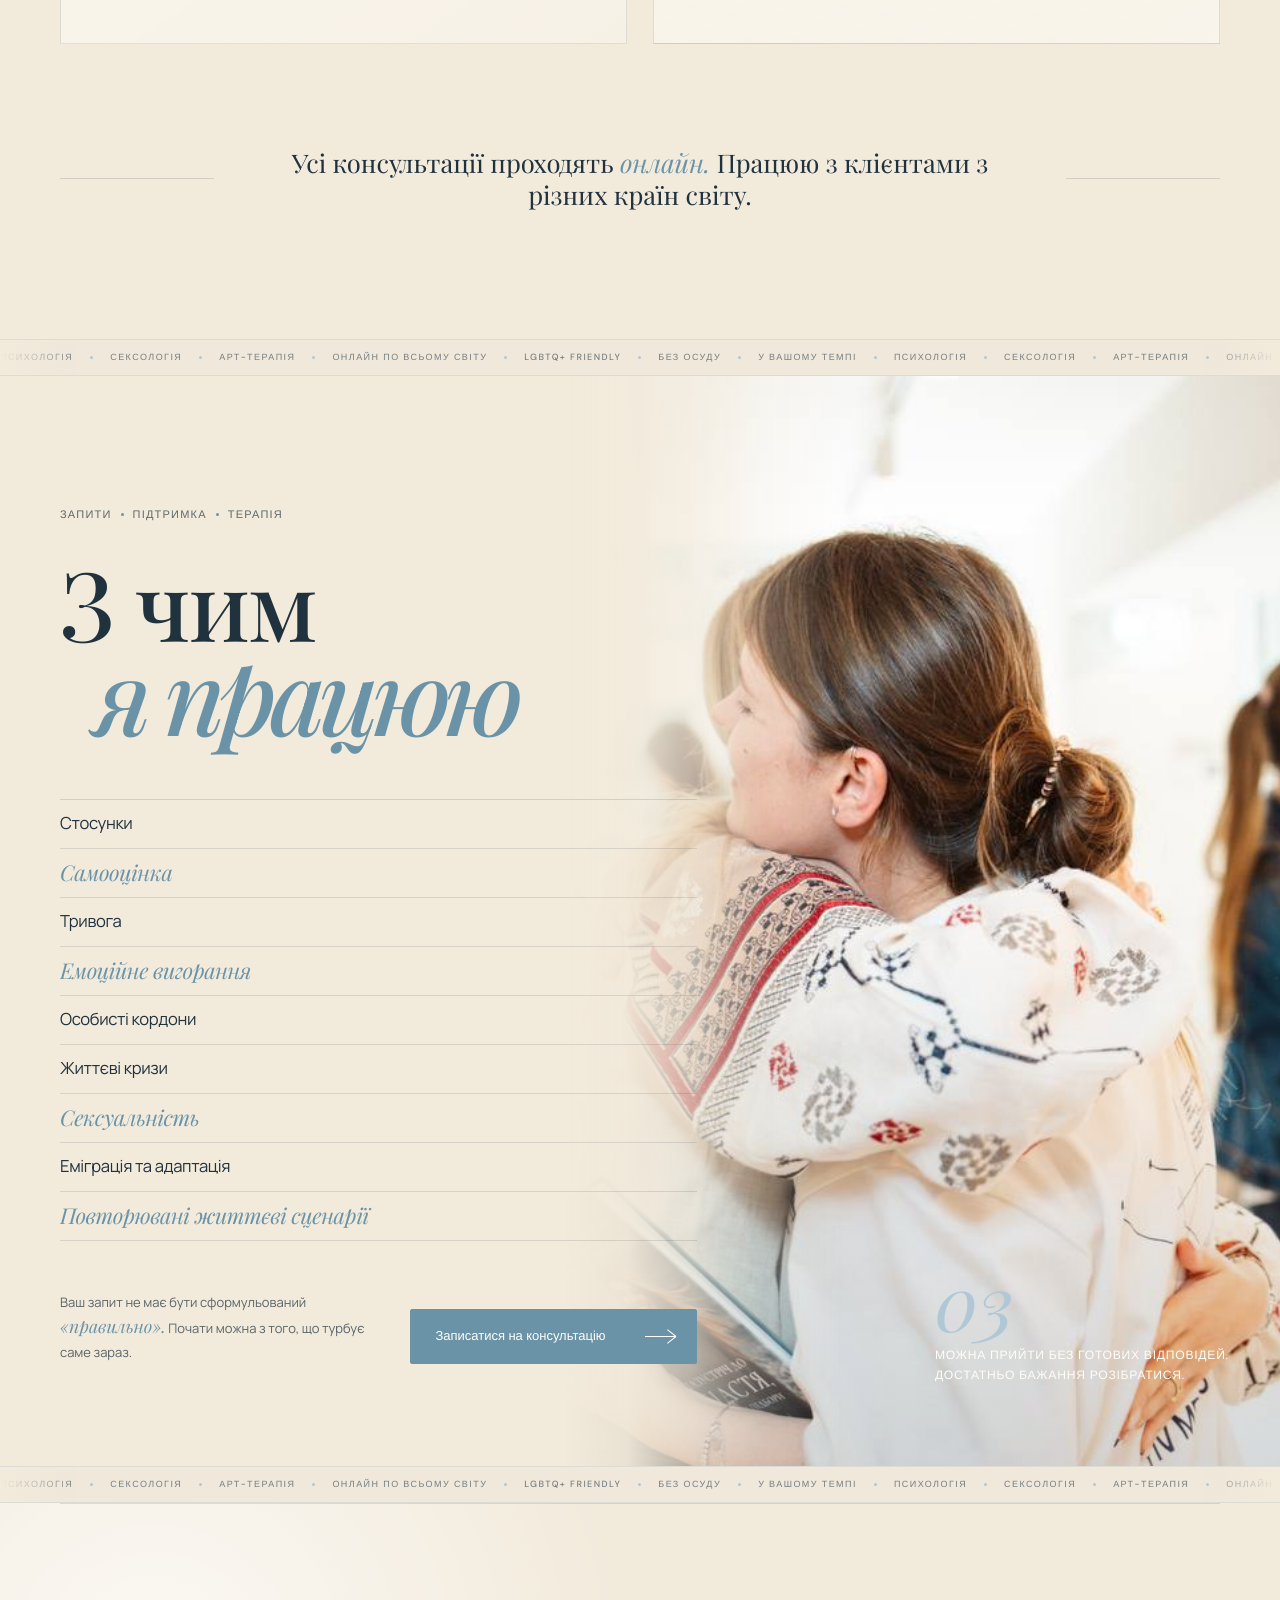
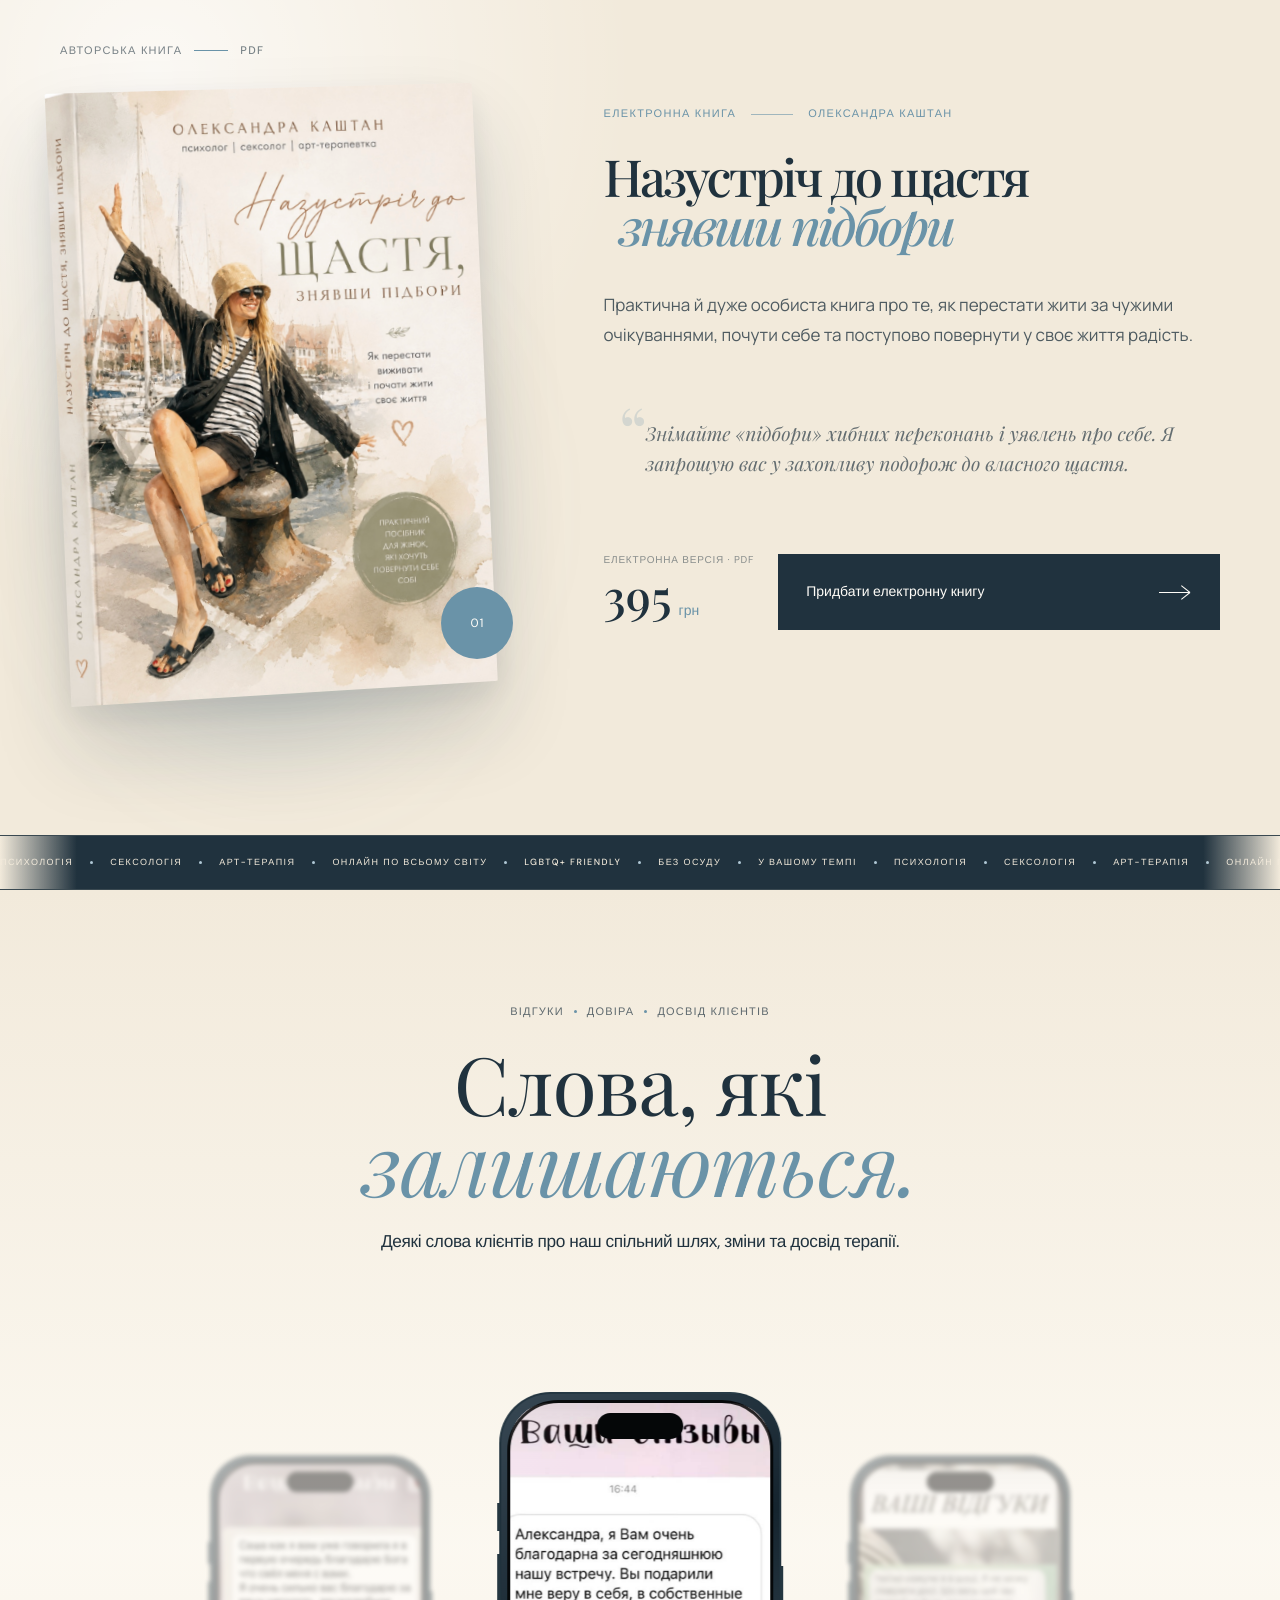
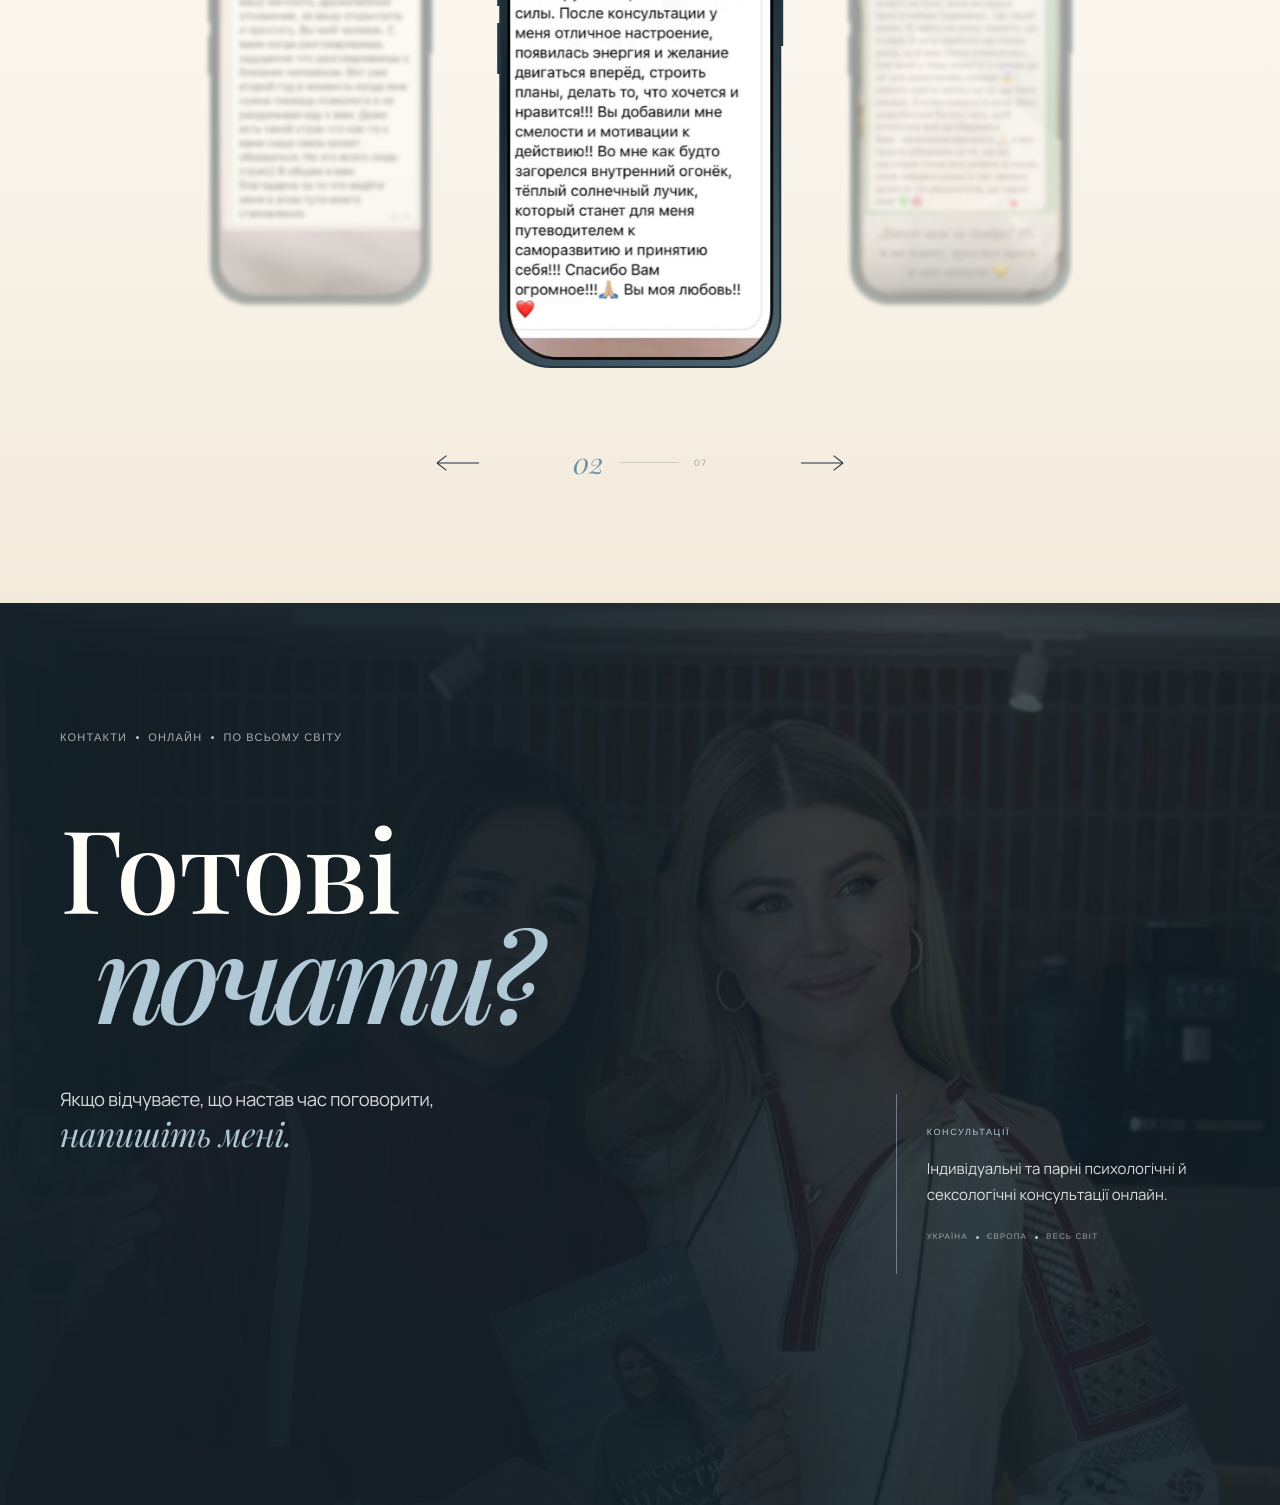
==== commit 6276f176: "Add files via upload" ====
--- a/index.html
+++ b/index.html
@@ -1563,7 +1563,7 @@
 
                 <a
                   class="book-buy"
-                  href="https://pay.monobank.ua/2609227uy6oVscHu8FW4"
+                  href="https://secure.wayforpay.com/payment/nazustrich-do-shchastia"
                   target="_blank"
                   rel="noopener noreferrer"
                 >
